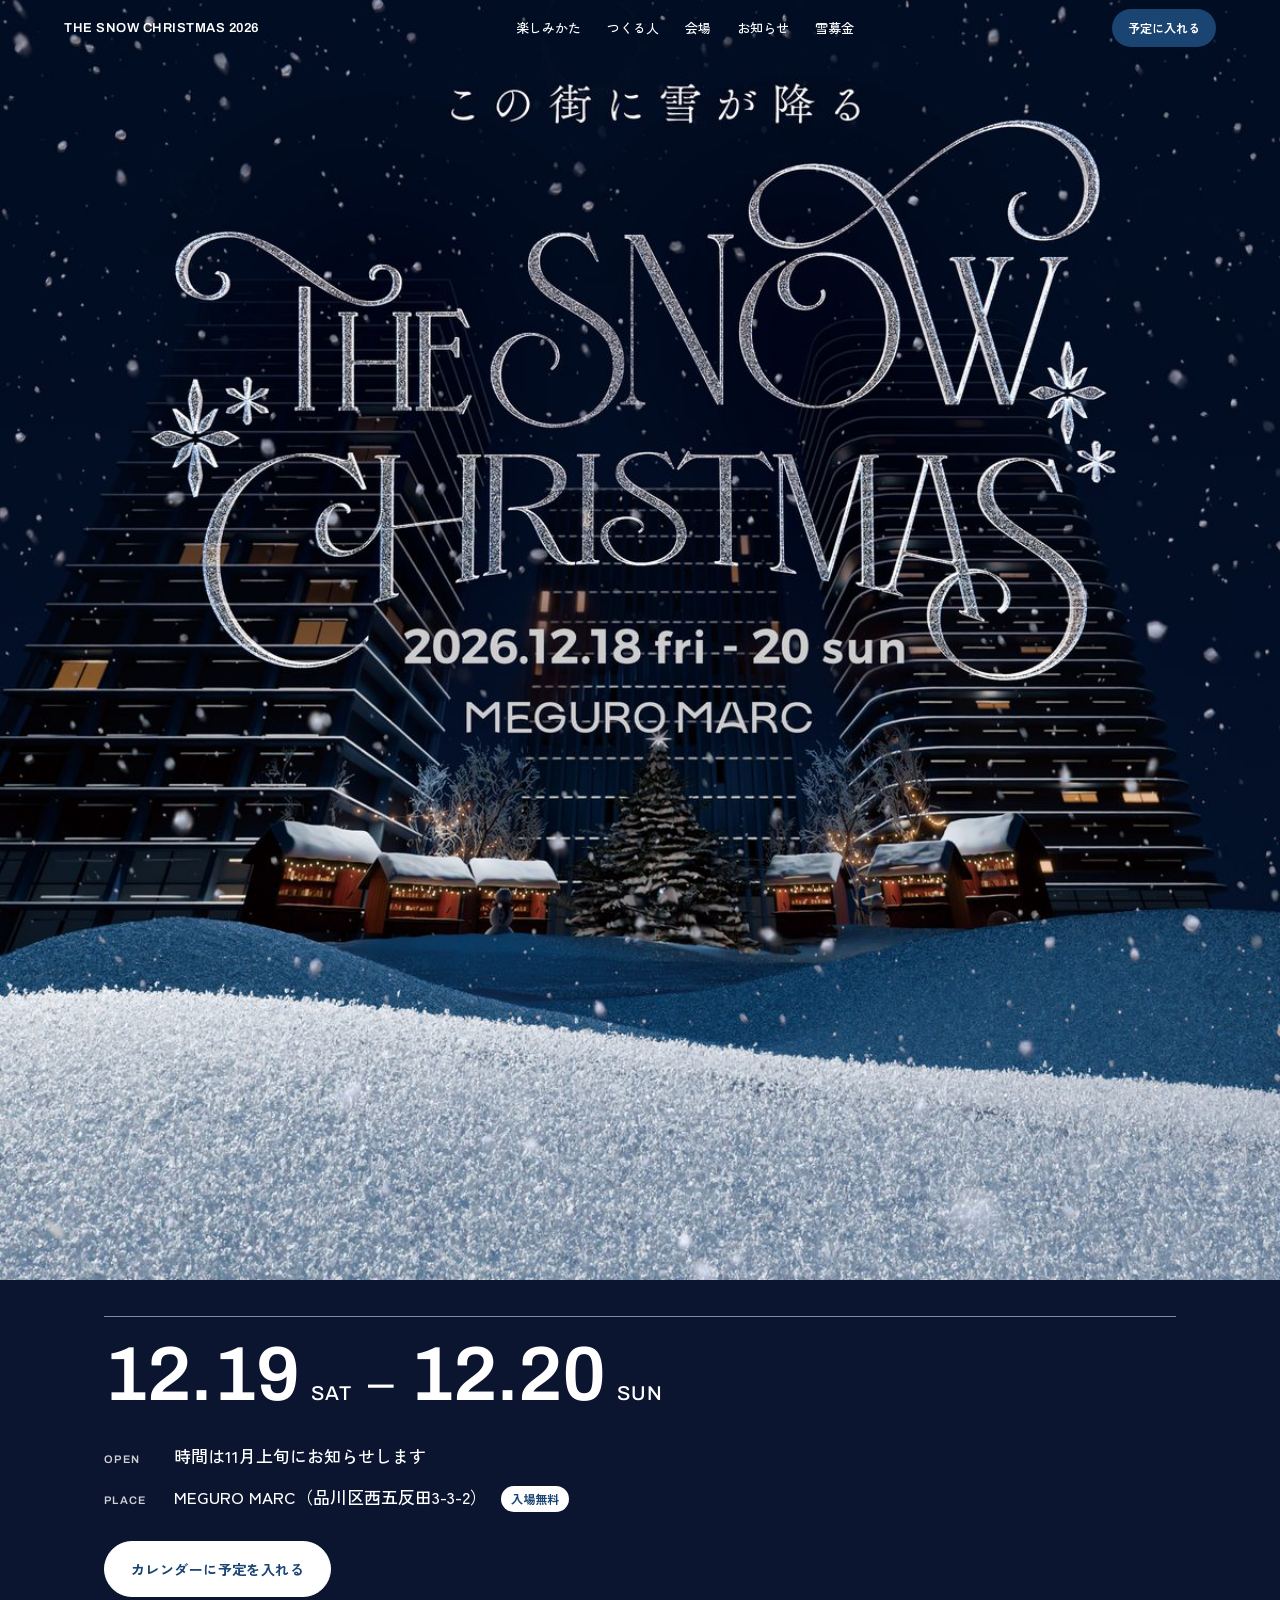
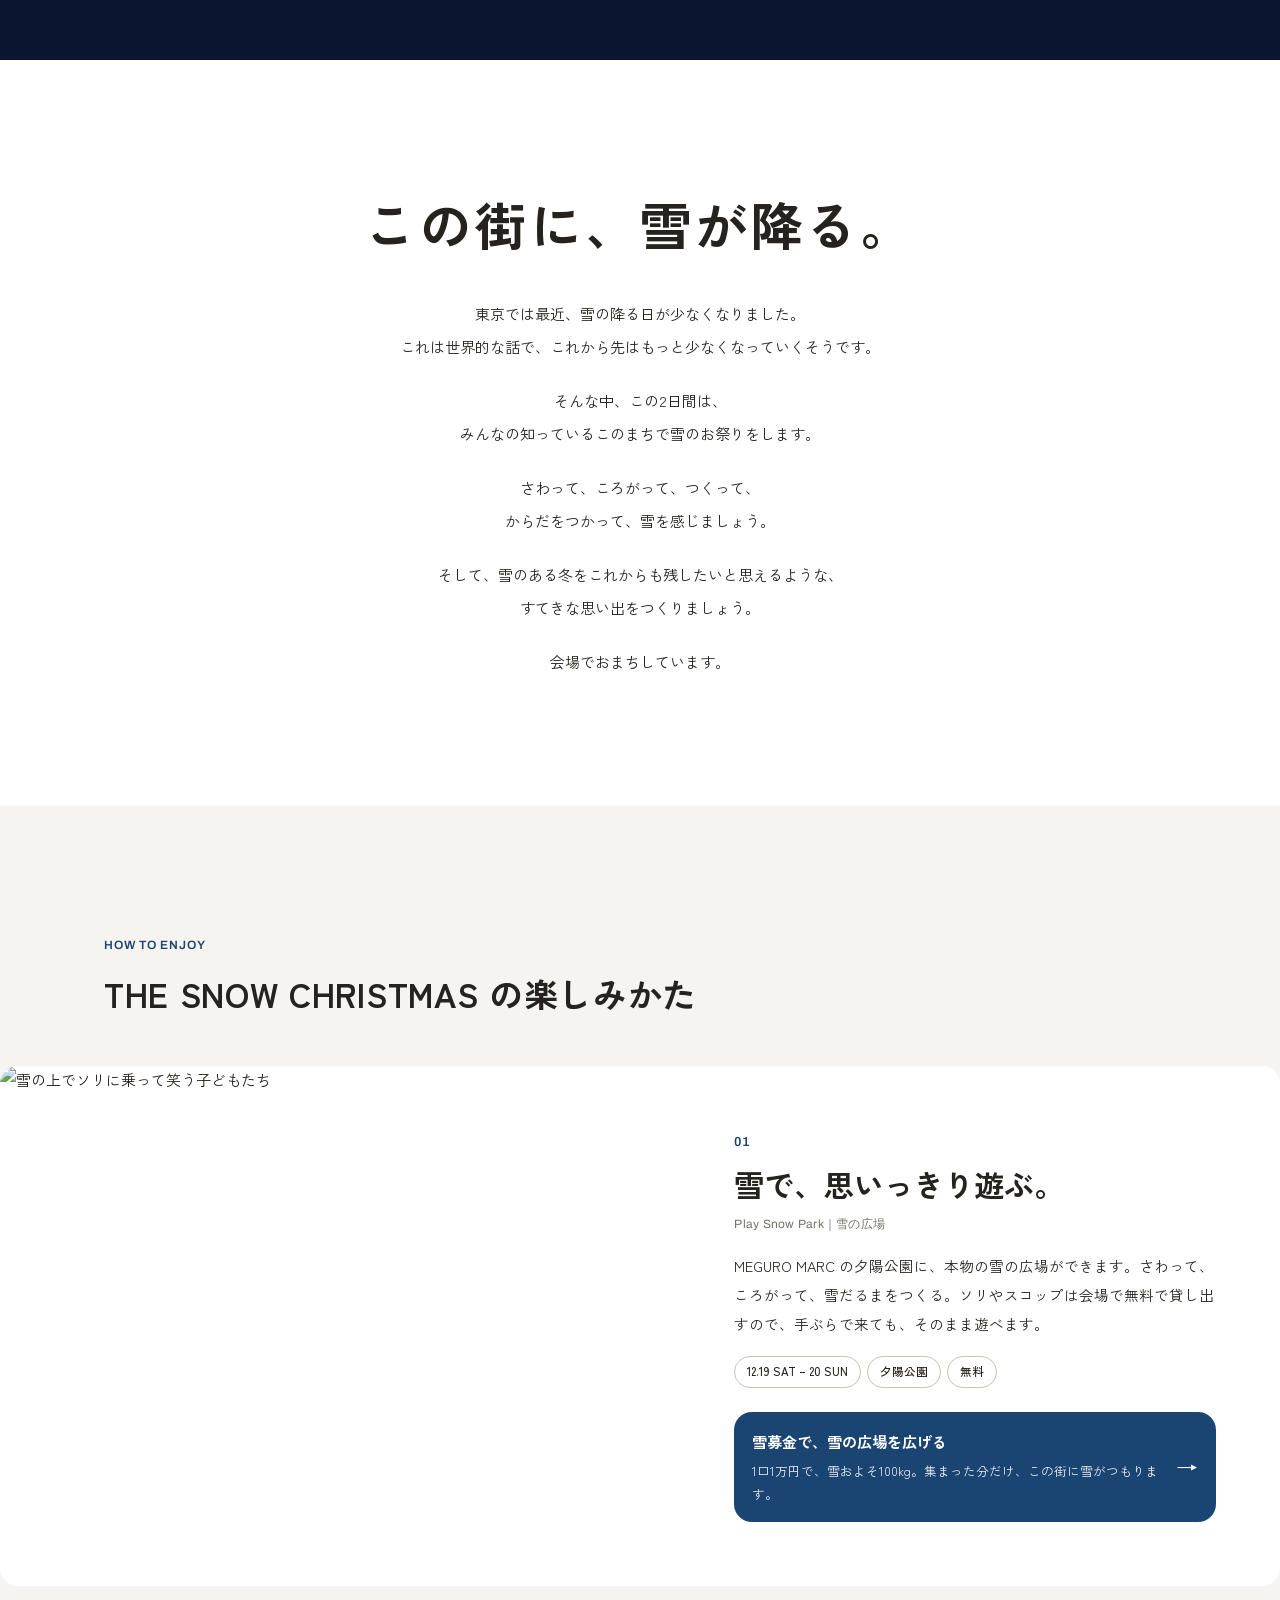
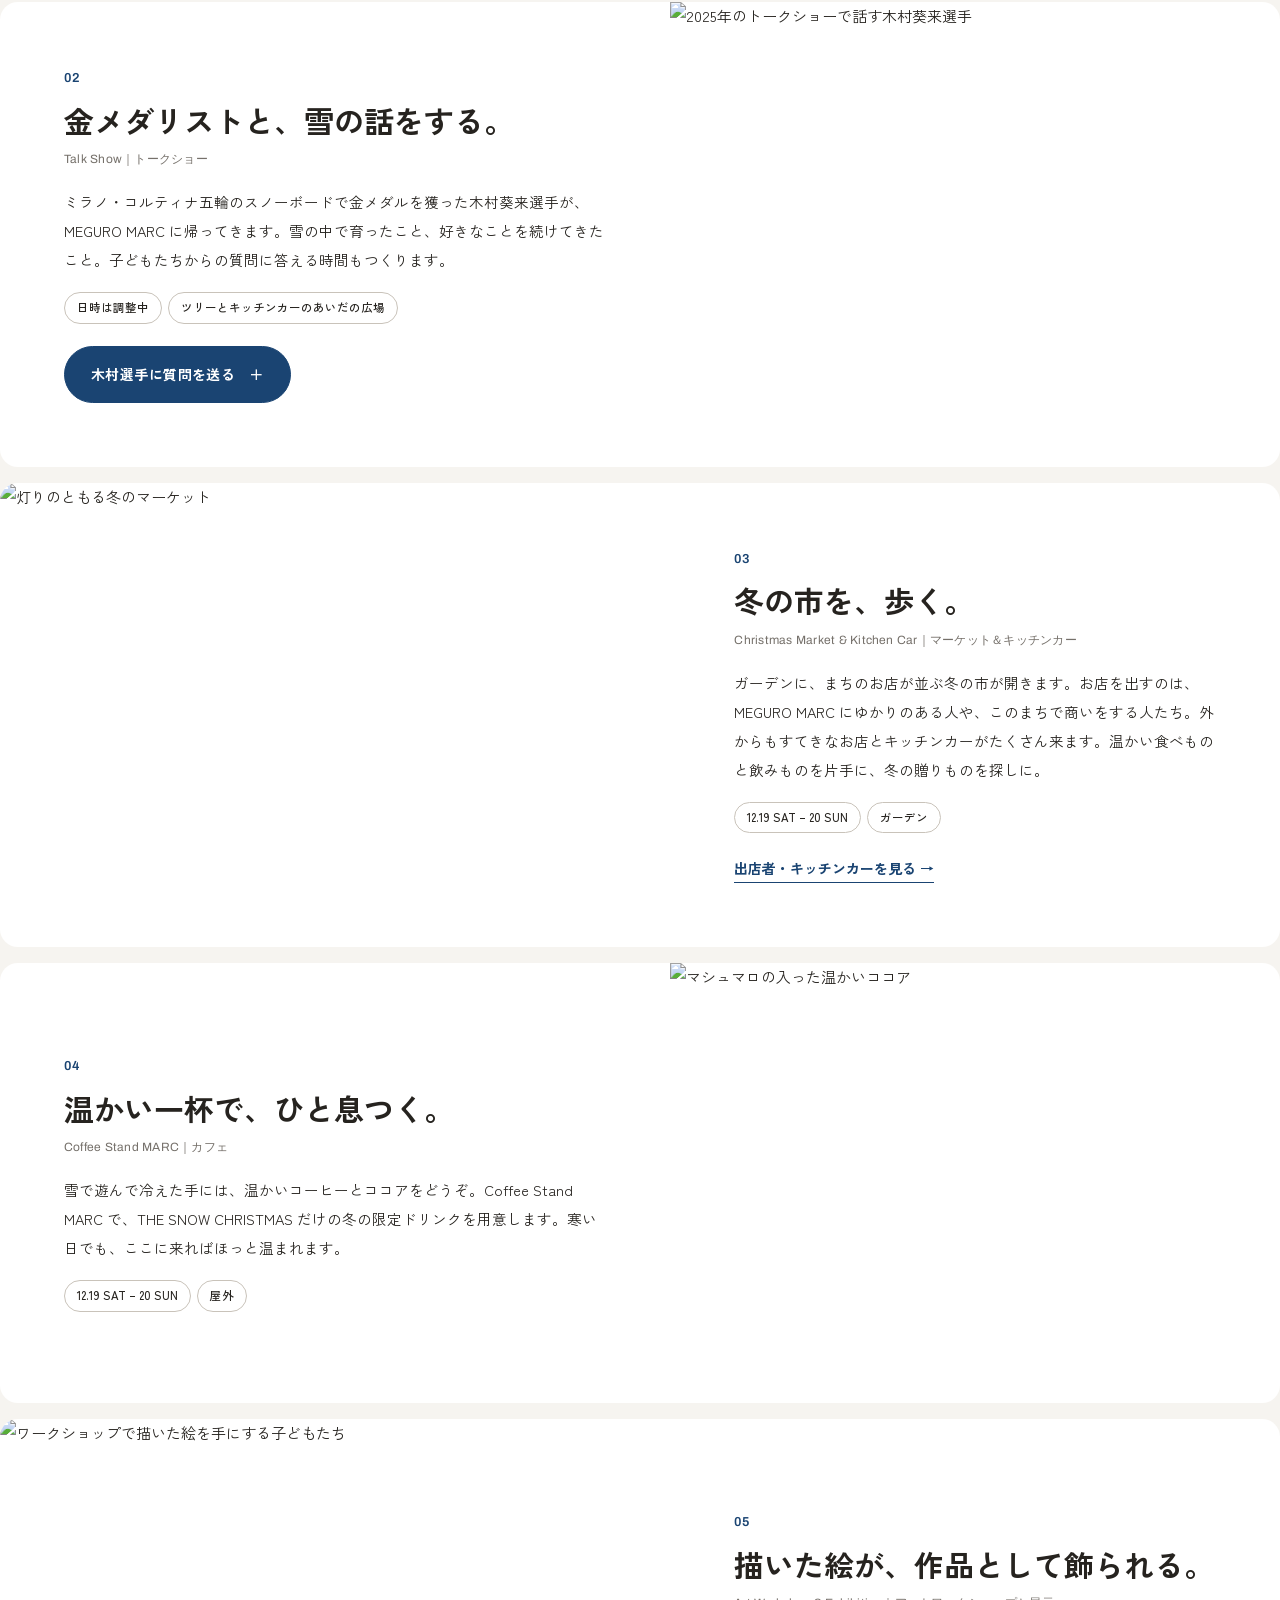
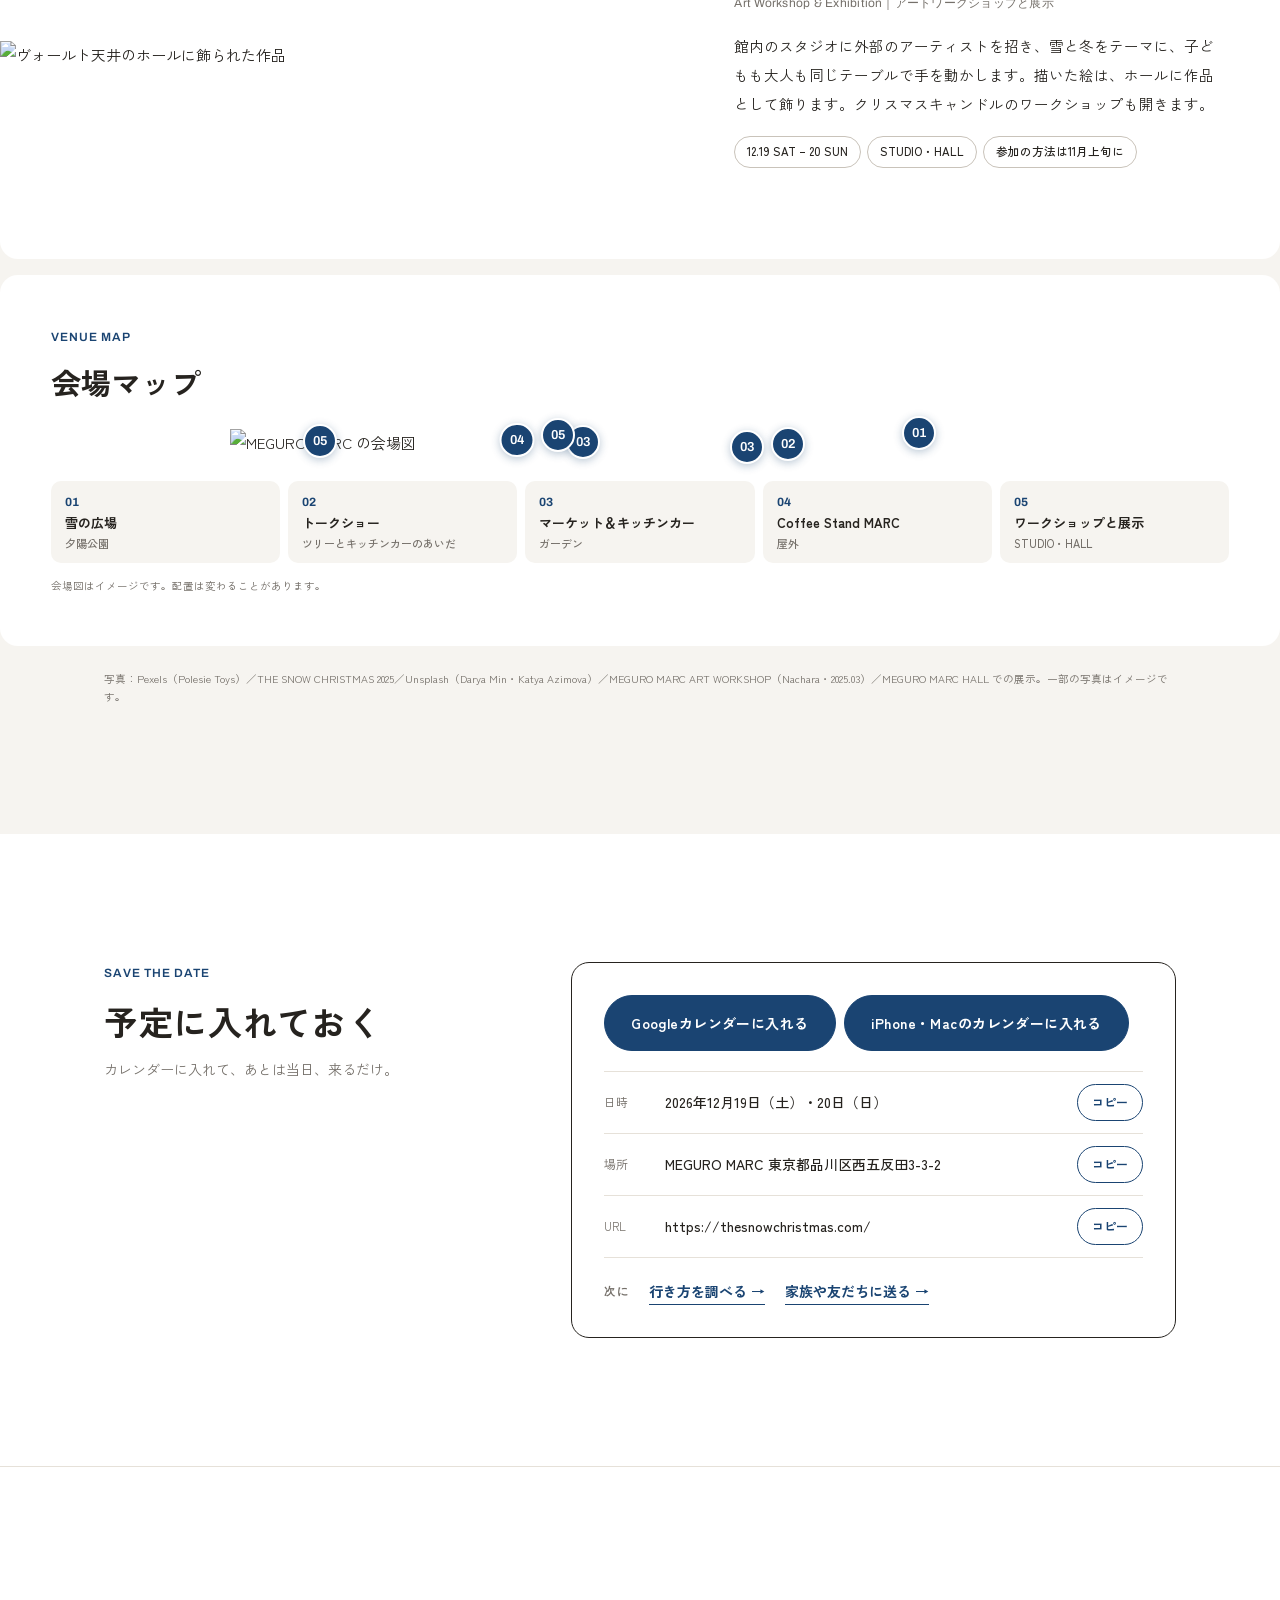
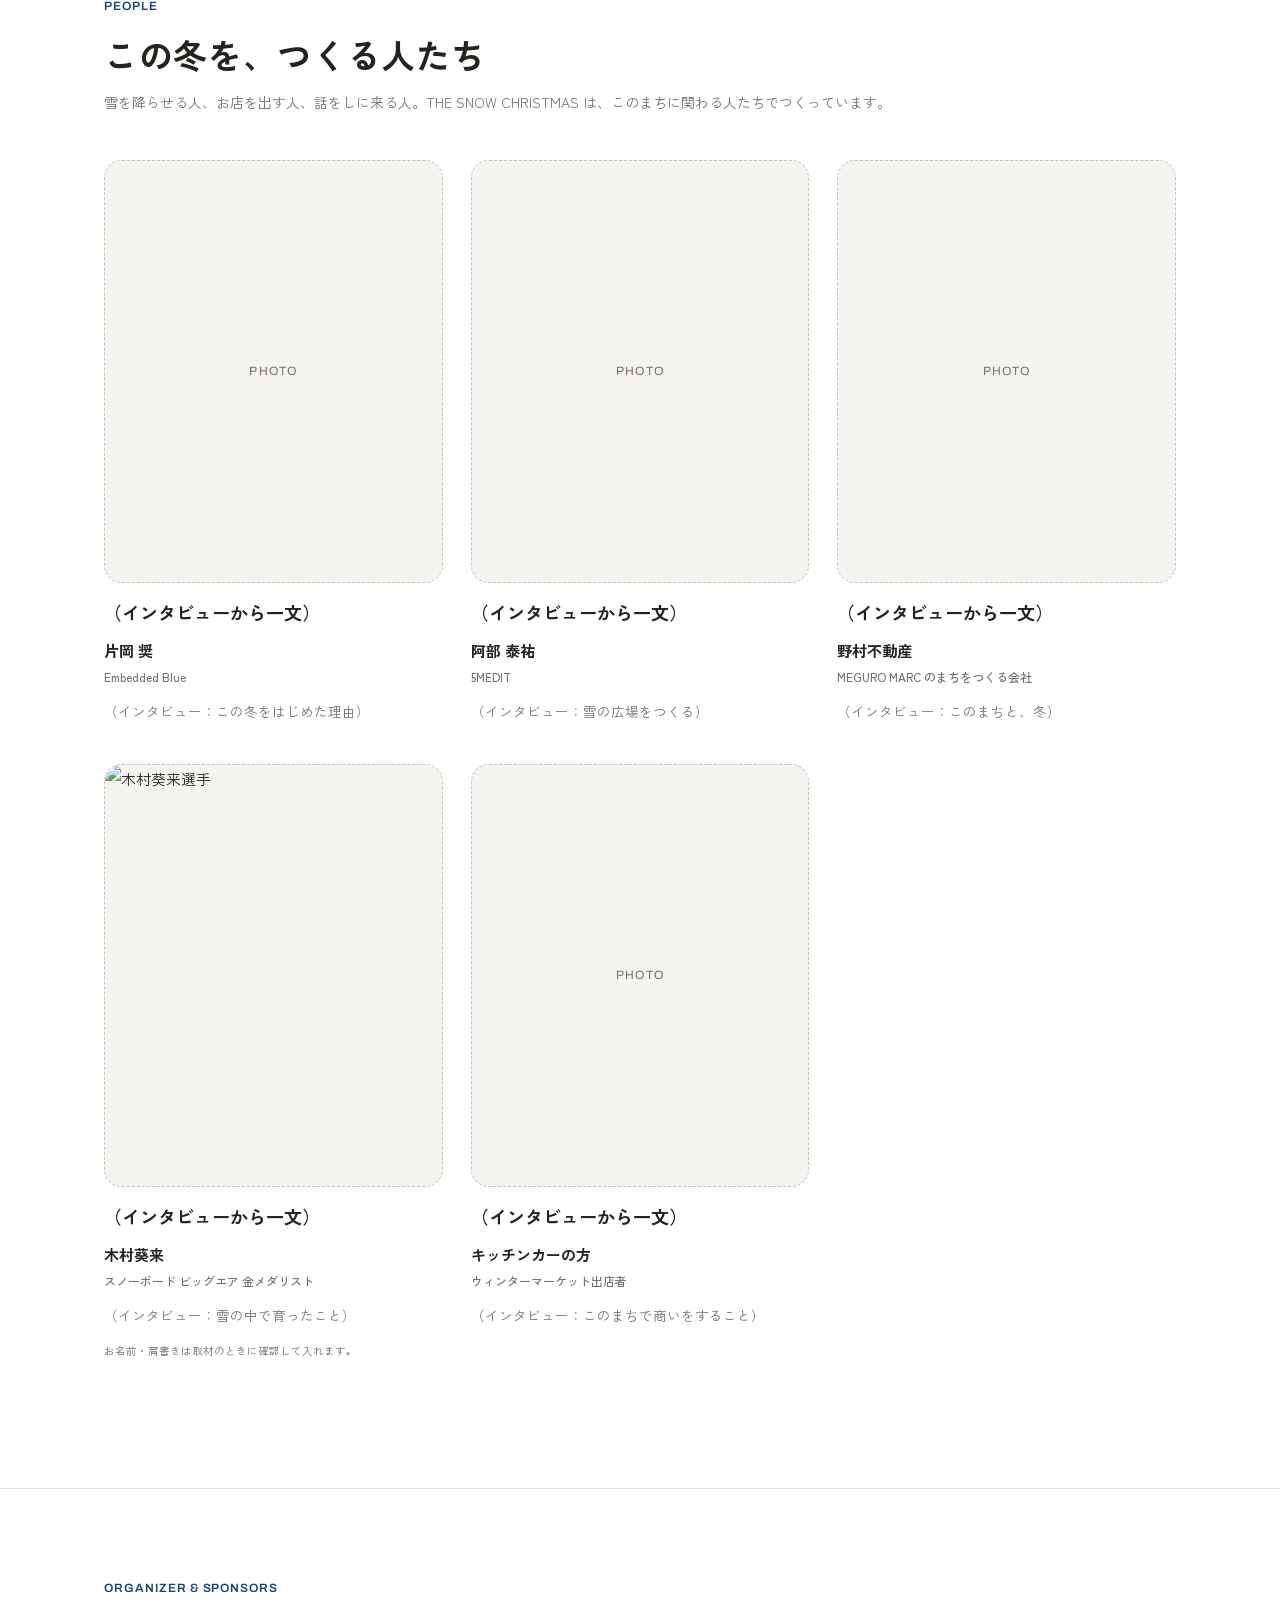
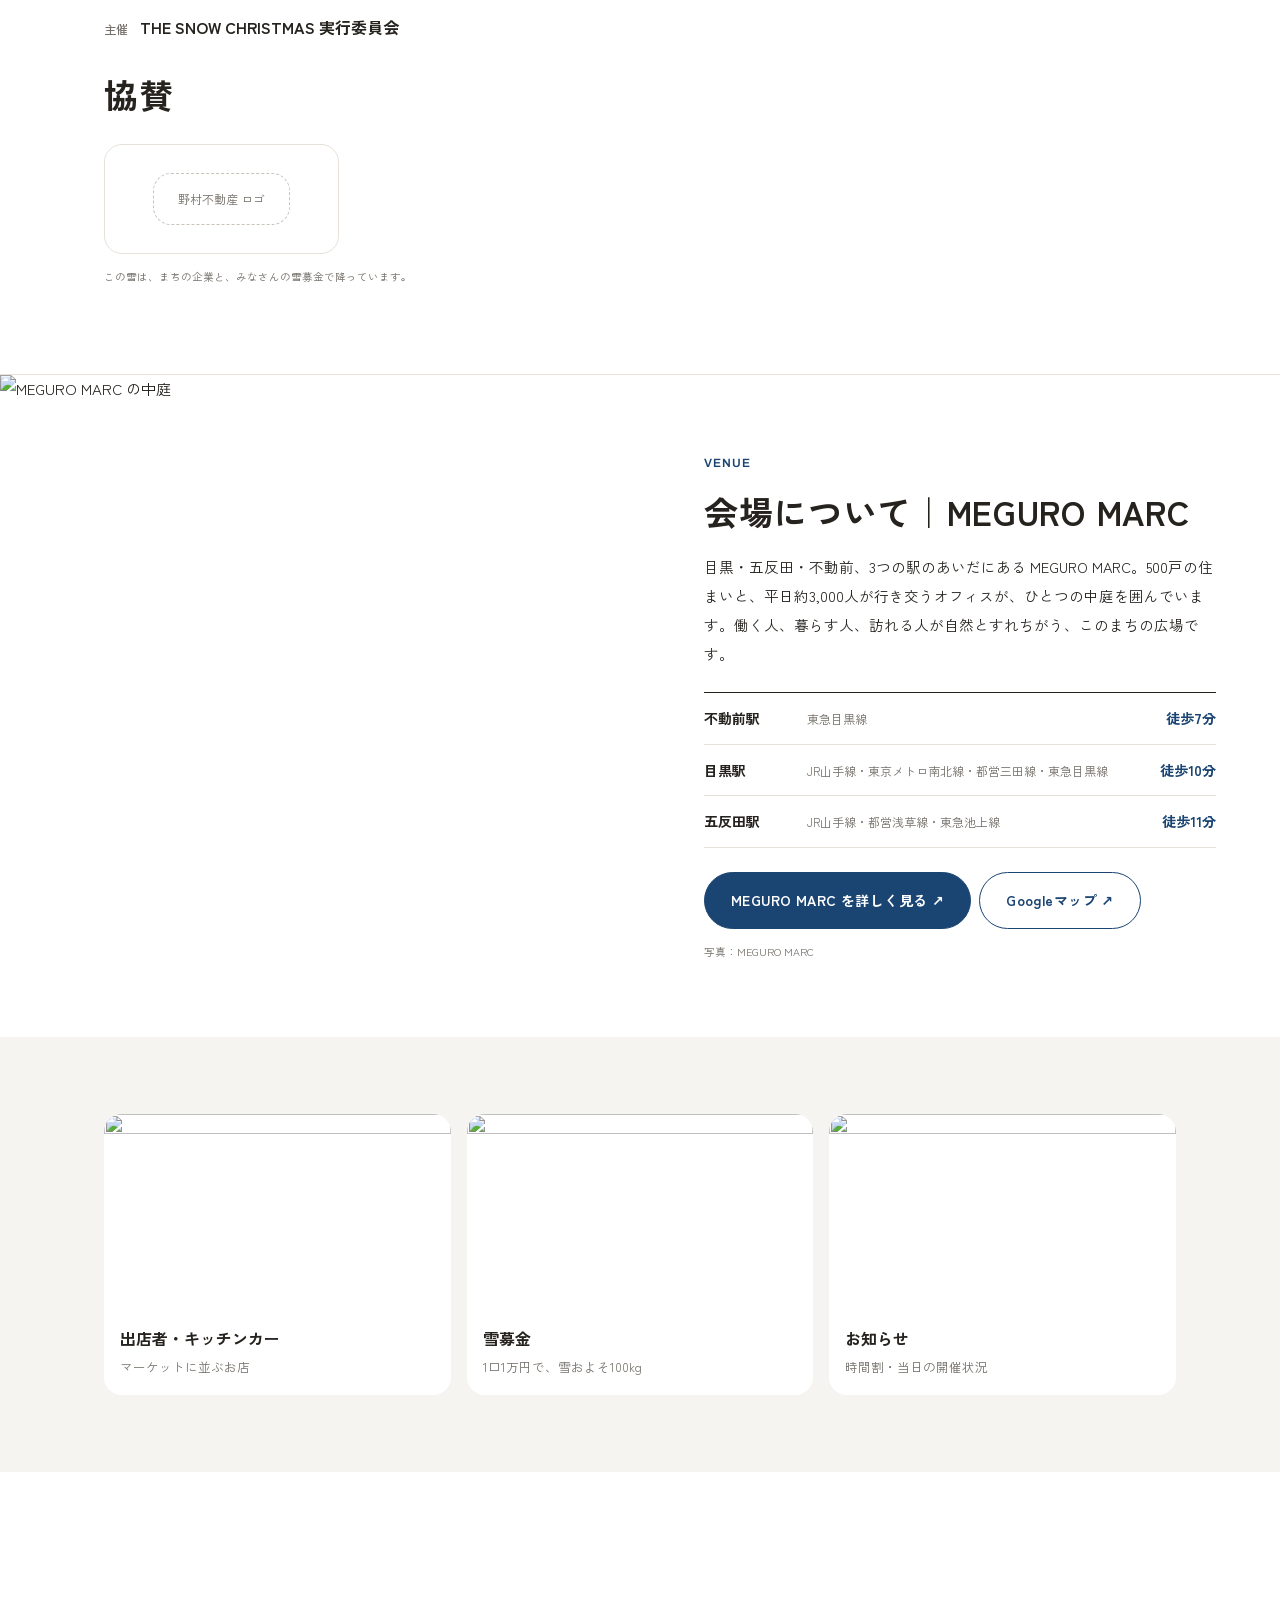
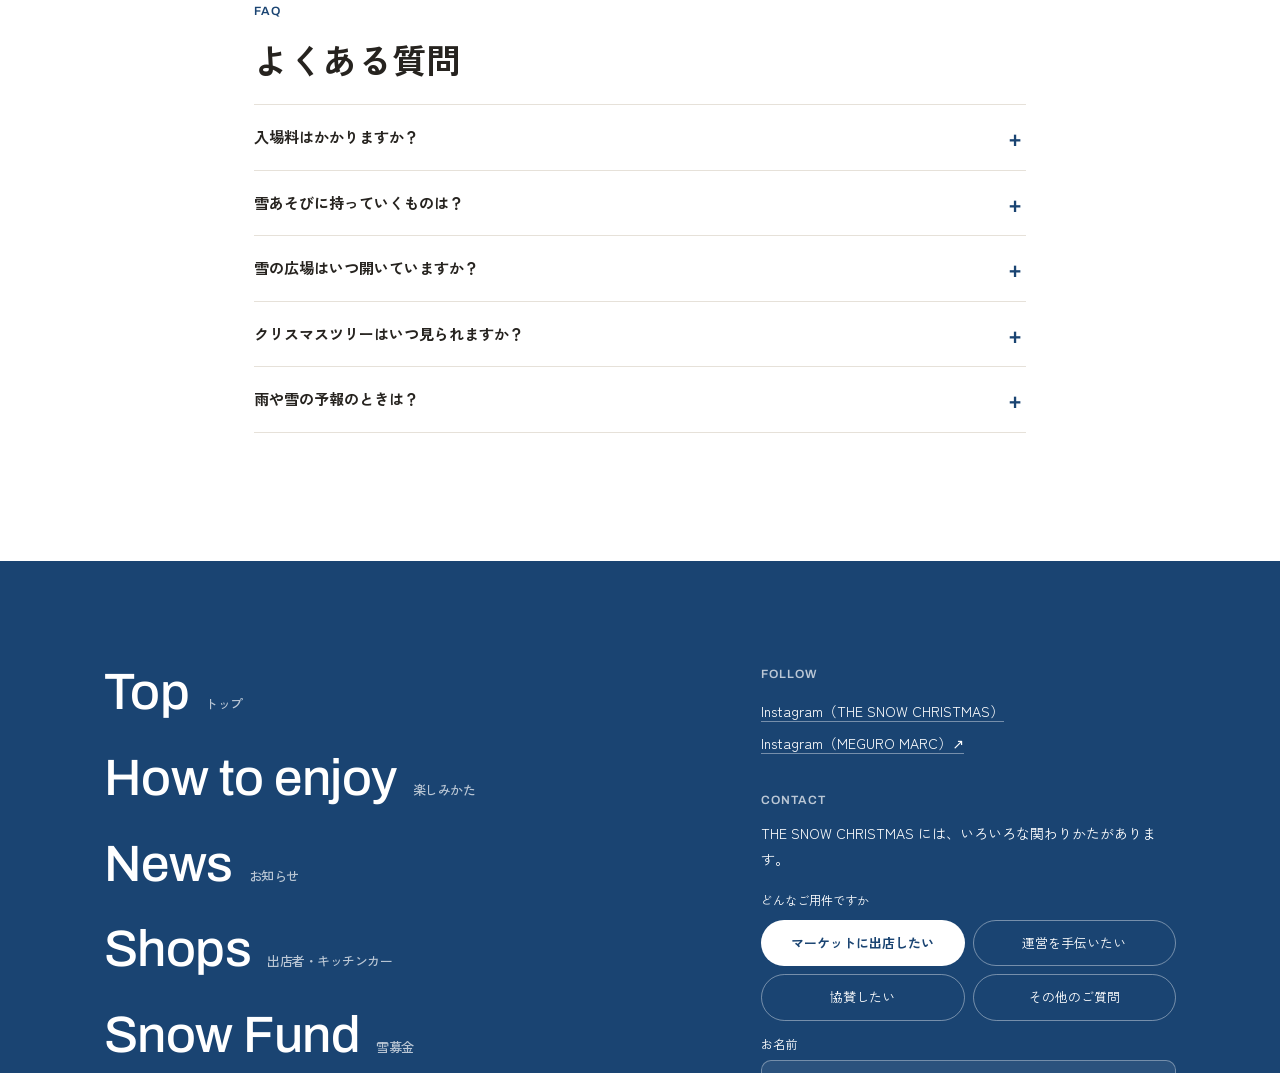
==== index.html @ 84a3d509 "KVを最新版に差し替え" ====
<!doctype html>
<html lang="ja">
<head>
<meta charset="utf-8">
<meta name="viewport" content="width=device-width, initial-scale=1">
<meta name="robots" content="noindex, nofollow"><!-- 共有用のプレビュー。本番（thesnowchristmas.com）では外す -->
<title>THE SNOW CHRISTMAS 2026｜この街に雪が降る｜MEGURO MARC</title>
<meta name="description" content="2026年12月19日（土）・20日（日）、MEGURO MARC（品川区西五反田）に本物の雪の広場ができます。金メダリストのトークショー、マーケット、アートワークショップも。入場無料。">
<link rel="canonical" href="https://thesnowchristmas.com/">
<meta property="og:type" content="website">
<meta property="og:site_name" content="THE SNOW CHRISTMAS">
<meta property="og:title" content="THE SNOW CHRISTMAS 2026｜この街に雪が降る">
<meta property="og:description" content="2026.12.19 SAT – 20 SUN／MEGURO MARC（品川区西五反田）／入場無料">
<meta property="og:url" content="https://thesnowchristmas.com/">
<meta property="og:image" content="https://thesnowchristmas.com/img/ogp.png"><!-- TODO: 1200×630（KV FIX後に作成） -->
<meta name="twitter:card" content="summary_large_image">
<meta name="theme-color" content="#1a4472">
<!-- TODO: GA4（測定IDが決まったら）。QRごとに utm_source を分ける -->
<link rel="preconnect" href="https://fonts.googleapis.com">
<link rel="preconnect" href="https://fonts.gstatic.com" crossorigin>
<link href="https://fonts.googleapis.com/css2?family=Archivo:wght@300;400;500;600;700;800&family=Zen+Kaku+Gothic+New:wght@400;500;700&display=swap" rel="stylesheet">
<link rel="stylesheet" href="style.css">
<script type="application/ld+json">
{"@context":"https://schema.org","@type":"Event","name":"THE SNOW CHRISTMAS 2026","startDate":"2026-12-19","endDate":"2026-12-20","eventAttendanceMode":"https://schema.org/OfflineEventAttendanceMode","eventStatus":"https://schema.org/EventScheduled","isAccessibleForFree":true,"location":{"@type":"Place","name":"MEGURO MARC","address":{"@type":"PostalAddress","addressCountry":"JP","addressRegion":"東京都","addressLocality":"品川区","streetAddress":"西五反田3-3-2"}},"organizer":{"@type":"Organization","name":"THE SNOW CHRISTMAS 実行委員会"}}
</script>
</head>
<body>
<!-- 構成の参考：前橋BOOK FES（https://maebashibookfes.jp/about）。トンマナはマスター資料 -->

<header class="hd" id="hd">
  <a class="hd__logo" href="./">THE SNOW CHRISTMAS 2026</a>
  <nav class="hd__nav" aria-label="メニュー">
    <a href="#enjoy">楽しみかた</a>
    <a href="#people">つくる人</a>
    <a href="#venue">会場</a>
    <a href="news.html">お知らせ</a>
    <a href="snowfund.html">雪募金</a>
  </nav>
  <a class="hd__cta" href="#plan">予定に入れる</a>
</header>

<main id="top">

  <!-- ========== KV：タイトルと「いつ・どこで」がしっかり見える ========== -->
  <section class="kv" aria-labelledby="kv-h">
    <picture class="kv__visual">
      <source media="(max-width: 767px)" srcset="img/m/kv_sp.jpg">
      <img src="img/m/kv_16-9.jpg" alt="THE SNOW CHRISTMAS　この街に雪が降る　2026.12.19 sat - 20 sun　MEGURO MARC">
    </picture>
    <div class="kv__in">
      <h1 class="kv__title" id="kv-h">THE SNOW CHRISTMAS<span>2026</span></h1>
      <div class="kv__when">
        <p class="kv__date"><b>12.19</b><small>SAT</small><i>–</i><b>12.20</b><small>SUN</small></p>
        <p class="kv__time"><span>OPEN</span>時間は11月上旬にお知らせします<!-- TODO: 開場時間（例 10:00–17:00）が決まったら差し替え --></p>
        <p class="kv__place"><span>PLACE</span>MEGURO MARC（品川区西五反田3-3-2）<em>入場無料</em></p>
      </div>
      <a class="btn btn--white" href="#plan">カレンダーに予定を入れる</a>
    </div>
  </section>

  <!-- お知らせの帯：新しいお知らせがあるときだけ hidden を外す -->
  <aside class="newsbar" id="newsbar" hidden><a href="news.html"><span>NEWS</span><!-- 例：トークショーの日時が決まりました --></a></aside>

  <!-- ========== コピーと文章 ========== -->
  <section class="intro" aria-labelledby="intro-h">
    <div class="wrap narrow">
      <h2 class="intro__copy" id="intro-h">この街に、雪が降る。</h2>
      <div class="intro__body">
        <p>東京では最近、雪の降る日が少なくなりました。<br>これは世界的な話で、これから先はもっと少なくなっていくそうです。</p>
        <p>そんな中、この2日間は、<br>みんなの知っているこのまちで雪のお祭りをします。</p>
        <p>さわって、ころがって、つくって、<br>からだをつかって、雪を感じましょう。</p>
        <p>そして、雪のある冬をこれからも残したいと思えるような、<br>すてきな思い出をつくりましょう。</p>
        <p>会場でおまちしています。</p>
      </div>
    </div>
  </section>

  <!-- ========== THE SNOW CHRISTMAS の楽しみかた ========== -->
  <section class="enjoy" id="enjoy" aria-labelledby="enjoy-h">
    <div class="wrap">
      <p class="label">How to enjoy</p>
      <h2 class="h-sec" id="enjoy-h">THE SNOW CHRISTMAS の楽しみかた</h2>
    </div>

    <!-- 1 雪で思いっきり遊ぶ ＋ 雪募金の導線 -->
    <article class="way" id="snowpark">
      <figure class="way__ph"><img src="img/m/p1.jpg" alt="雪の上でソリに乗って笑う子どもたち" loading="lazy"></figure>
      <div class="way__txt">
        <p class="way__no">01</p>
        <h3 class="way__h">雪で、思いっきり遊ぶ。</h3>
        <p class="way__en">Play Snow Park｜雪の広場</p>
        <p class="body">MEGURO MARC の夕陽公園に、本物の雪の広場ができます。さわって、ころがって、雪だるまをつくる。ソリやスコップは会場で無料で貸し出すので、手ぶらで来ても、そのまま遊べます。</p>
        <p class="tags"><span>12.19 SAT – 20 SUN</span><span>夕陽公園</span><span>無料</span></p>
        <a class="fundlink" href="snowfund.html">
          <b>雪募金で、雪の広場を広げる</b>
          <span>1口1万円で、雪およそ100kg。集まった分だけ、この街に雪がつもります。</span>
          <i aria-hidden="true">→</i>
        </a>
      </div>
    </article>

    <!-- 2 金メダリストのトークショー -->
    <article class="way way--rev" id="talk">
      <figure class="way__ph"><img src="img/talk/2025_talk.jpg" alt="2025年のトークショーで話す木村葵来選手" loading="lazy" style="object-position:50% 18%"></figure>
      <div class="way__txt">
        <p class="way__no">02</p>
        <h3 class="way__h">金メダリストと、雪の話をする。</h3>
        <p class="way__en">Talk Show｜トークショー</p>
        <p class="body">ミラノ・コルティナ五輪のスノーボードで金メダルを獲った木村葵来選手が、MEGURO MARC に帰ってきます。雪の中で育ったこと、好きなことを続けてきたこと。子どもたちからの質問に答える時間もつくります。</p>
        <p class="tags"><span>日時は調整中</span><span>ツリーとキッチンカーのあいだの広場</span></p>
        <details class="ask">
          <summary class="btn">木村選手に質問を送る</summary>
          <form class="ask__form" onsubmit="return false"><!-- TODO: 送り先（Googleフォーム等）が決まるまで送信しない -->
            <p class="ask__lead">当日、トークショーで答えてもらいます。雪のこと、スノーボードのこと、なんでもどうぞ。</p>
            <label>ニックネーム<input type="text" name="nickname" placeholder="例：ゆきちゃん"></label>
            <label>年齢（学年）<input type="text" name="age" placeholder="例：小学2年生"></label>
            <label>質問<textarea name="question" rows="3" placeholder="例：はじめてスノーボードにのったのは何さいですか？"></textarea></label>
            <button type="submit" class="btn" disabled>送る（準備中）</button>
            <p class="cap">いただいた質問から、当日いくつか選んでお答えします。</p>
          </form>
        </details>
      </div>
    </article>

    <!-- 3 クリスマスマーケット＆キッチンカー -->
    <article class="way" id="market">
      <figure class="way__ph"><img src="img/m/p3.jpg" alt="灯りのともる冬のマーケット" loading="lazy"></figure>
      <div class="way__txt">
        <p class="way__no">03</p>
        <h3 class="way__h">冬の市を、歩く。</h3>
        <p class="way__en">Christmas Market &amp; Kitchen Car｜マーケット＆キッチンカー</p>
        <p class="body">ガーデンに、まちのお店が並ぶ冬の市が開きます。お店を出すのは、MEGURO MARC にゆかりのある人や、このまちで商いをする人たち。外からもすてきなお店とキッチンカーがたくさん来ます。温かい食べものと飲みものを片手に、冬の贈りものを探しに。</p>
        <p class="tags"><span>12.19 SAT – 20 SUN</span><span>ガーデン</span></p>
        <a class="morelink" href="shops.html">出店者・キッチンカーを見る →</a>
      </div>
    </article>

    <!-- 4 カフェスタンド -->
    <article class="way way--rev" id="cafe">
      <figure class="way__ph"><img src="img/m/p4.jpg" alt="マシュマロの入った温かいココア" loading="lazy"></figure>
      <div class="way__txt">
        <p class="way__no">04</p>
        <h3 class="way__h">温かい一杯で、ひと息つく。</h3>
        <p class="way__en">Coffee Stand MARC｜カフェ</p>
        <p class="body">雪で遊んで冷えた手には、温かいコーヒーとココアをどうぞ。Coffee Stand MARC で、THE SNOW CHRISTMAS だけの冬の限定ドリンクを用意します。寒い日でも、ここに来ればほっと温まれます。</p>
        <p class="tags"><span>12.19 SAT – 20 SUN</span><span>屋外</span></p>
      </div>
    </article>

    <!-- 5 アートワークショップ＋ホールの展示 -->
    <article class="way" id="art">
      <figure class="way__ph way__ph--two"><img src="img/m/p5_last4.jpg" alt="ワークショップで描いた絵を手にする子どもたち" loading="lazy"><img src="img/m/p6.jpg" alt="ヴォールト天井のホールに飾られた作品" loading="lazy"></figure>
      <div class="way__txt">
        <p class="way__no">05</p>
        <h3 class="way__h">描いた絵が、作品として飾られる。</h3>
        <p class="way__en">Art Workshop &amp; Exhibition｜アートワークショップと展示</p>
        <p class="body">館内のスタジオに外部のアーティストを招き、雪と冬をテーマに、子どもも大人も同じテーブルで手を動かします。描いた絵は、ホールに作品として飾ります。クリスマスキャンドルのワークショップも開きます。</p>
        <p class="tags"><span>12.19 SAT – 20 SUN</span><span>STUDIO・HALL</span><span>参加の方法は11月上旬に</span></p>
      </div>
    </article>

    <!-- 会場マップ（マスター資料の会場図。番号は上の楽しみかたと対応） -->
    <div class="vmap" id="map">
      <div class="vmap__head">
        <p class="label">Venue Map</p>
        <h3 class="way__h">会場マップ</h3>
      </div>
      <div class="vmap__img">
        <img src="img/m/venue_map.png" alt="MEGURO MARC の会場図" loading="lazy">
        <a class="pin" href="#snowpark" style="left:84%;top:17%">01</a>
        <a class="pin" href="#talk" style="left:68%;top:56%">02</a>
        <a class="pin" href="#market" style="left:43%;top:49%">03</a>
        <a class="pin" href="#market" style="left:63%;top:66%">03</a>
        <a class="pin" href="#cafe" style="left:35%;top:40%">04</a>
        <a class="pin" href="#art" style="left:11%;top:44%">05</a>
        <a class="pin" href="#art" style="left:40%;top:24%">05</a>
      </div>
      <ol class="vmap__list">
        <li><a href="#snowpark"><b>01</b>雪の広場<small>夕陽公園</small></a></li>
        <li><a href="#talk"><b>02</b>トークショー<small>ツリーとキッチンカーのあいだ</small></a></li>
        <li><a href="#market"><b>03</b>マーケット＆キッチンカー<small>ガーデン</small></a></li>
        <li><a href="#cafe"><b>04</b>Coffee Stand MARC<small>屋外</small></a></li>
        <li><a href="#art"><b>05</b>ワークショップと展示<small>STUDIO・HALL</small></a></li>
      </ol>
      <p class="cap">会場図はイメージです。配置は変わることがあります。</p>
    </div>
    <p class="wrap cap">写真：Pexels（Polesie Toys）／THE SNOW CHRISTMAS 2025／Unsplash（Darya Min・Katya Azimova）／MEGURO MARC ART WORKSHOP（Nachara・2025.03）／MEGURO MARC HALL での展示。一部の写真はイメージです。</p>
  </section>

  <!-- ========== カレンダーに予定を入れる（クリックして現実とつなぐ） ========== -->
  <section class="plan" id="plan" aria-labelledby="plan-h">
    <div class="wrap plan__in">
      <div>
        <p class="label">Save the date</p>
        <h2 class="h-sec" id="plan-h">予定に入れておく</h2>
        <p class="lead">カレンダーに入れて、あとは当日、来るだけ。</p>
      </div>
      <div class="plan__box">
        <div class="plan__btns">
          <a class="btn" href="#" id="calGoogle" target="_blank" rel="noopener">Googleカレンダーに入れる</a>
          <a class="btn" href="#" id="calApple" download="thesnowchristmas2026.ics">iPhone・Macのカレンダーに入れる</a>
        </div>
        <ul class="copylist">
          <li><span>日時</span><b id="cpDate">2026年12月19日（土）・20日（日）</b><button type="button" data-copy="cpDate">コピー</button></li>
          <li><span>場所</span><b id="cpPlace">MEGURO MARC 東京都品川区西五反田3-3-2</b><button type="button" data-copy="cpPlace">コピー</button></li>
          <li><span>URL</span><b id="cpUrl">https://thesnowchristmas.com/</b><button type="button" data-copy="cpUrl">コピー</button></li>
        </ul>
        <div class="plan__next">
          <p>次に</p>
          <a href="https://www.google.com/maps/dir/?api=1&amp;destination=MEGURO%20MARC%20%E5%93%81%E5%B7%9D%E5%8C%BA%E8%A5%BF%E4%BA%94%E5%8F%8D%E7%94%B03-3-2" target="_blank" rel="noopener">行き方を調べる →</a>
          <a href="#" id="share">家族や友だちに送る →</a>
        </div>
      </div>
    </div>
  </section>

  <!-- ========== この冬をつくる人たち（前橋BOOK FES のメッセージ欄を参考）。インタビューと写真は撮影・取材後に差し替え ========== -->
  <section class="message" id="people" aria-labelledby="msg-h">
    <div class="wrap">
      <p class="label">People</p>
      <h2 class="h-sec" id="msg-h">この冬を、つくる人たち</h2>
      <p class="lead">雪を降らせる人、お店を出す人、話をしに来る人。THE SNOW CHRISTMAS は、このまちに関わる人たちでつくっています。</p>
      <div class="people"><!-- TODO: 取材のあとに写真・一文・本文を入れる。正本＝10_Projects/christmas_2026/261016_TSC2026_LP_関わる人たち_インタビュー.md -->
        <article class="person">
          <div class="person__ph"><span>PHOTO</span></div>
          <p class="person__catch">（インタビューから一文）</p>
          <p class="person__name">片岡 奨<small>Embedded Blue</small></p>
          <p class="person__q">（インタビュー：この冬をはじめた理由）</p>
        </article>
        <article class="person">
          <div class="person__ph"><span>PHOTO</span></div>
          <p class="person__catch">（インタビューから一文）</p>
          <p class="person__name">阿部 泰祐<small>5MEDIT</small></p>
          <p class="person__q">（インタビュー：雪の広場をつくる）</p>
        </article>
        <article class="person">
          <div class="person__ph"><span>PHOTO</span></div>
          <p class="person__catch">（インタビューから一文）</p>
          <p class="person__name">野村不動産<small>MEGURO MARC のまちをつくる会社</small></p>
          <p class="person__q">（インタビュー：このまちと、冬）</p>
        </article>
        <article class="person">
          <div class="person__ph"><img src="img/talk/2025_kimura.jpg" alt="木村葵来選手" loading="lazy" style="object-position:55% 15%"></div>
          <p class="person__catch">（インタビューから一文）</p>
          <p class="person__name">木村葵来<small>スノーボード ビッグエア 金メダリスト</small></p>
          <p class="person__q">（インタビュー：雪の中で育ったこと）</p>
        </article>
        <article class="person">
          <div class="person__ph"><span>PHOTO</span></div>
          <p class="person__catch">（インタビューから一文）</p>
          <p class="person__name">キッチンカーの方<small>ウィンターマーケット出店者</small></p>
          <p class="person__q">（インタビュー：このまちで商いをすること）</p>
        </article>
      </div>
      <p class="cap">お名前・肩書きは取材のときに確認して入れます。</p>
    </div>
  </section>

  <!-- ========== 協賛 ========== -->
  <section class="sponsors" aria-labelledby="sp-h">
    <div class="wrap">
      <p class="label">Organizer &amp; Sponsors</p>
      <p class="organizer"><span>主催</span>THE SNOW CHRISTMAS 実行委員会</p>
      <h2 class="h-sec" id="sp-h">協賛</h2>
      <ul class="logos">
        <li><img src="img/logo/nomura_re.png" alt="野村不動産" onerror="this.outerHTML='<span class=&quot;logo-slot&quot;>野村不動産 ロゴ</span>'"><!-- ロゴ：高祖さん提供（nomura_rei_vci001.png）。使用規定・余白・最小サイズは野村不動産に確認 --></li>
      </ul>
      <p class="cap">この雪は、まちの企業と、みなさんの雪募金で降っています。</p>
    </div>
  </section>

  <!-- ========== 会場について ========== -->
  <section class="venue" id="venue" aria-labelledby="venue-h">
    <figure class="venue__ph"><img src="img/m/place_garden.jpg" alt="MEGURO MARC の中庭" loading="lazy"></figure>
    <div class="venue__txt">
      <p class="label">Venue</p>
      <h2 class="h-sec" id="venue-h">会場について｜MEGURO MARC</h2>
      <p class="body">目黒・五反田・不動前、3つの駅のあいだにある MEGURO MARC。500戸の住まいと、平日約3,000人が行き交うオフィスが、ひとつの中庭を囲んでいます。働く人、暮らす人、訪れる人が自然とすれちがう、このまちの広場です。</p>
      <ul class="stations">
        <li><b>不動前駅</b><span>東急目黒線</span><em>徒歩7分</em></li>
        <li><b>目黒駅</b><span>JR山手線・東京メトロ南北線・都営三田線・東急目黒線</span><em>徒歩10分</em></li>
        <li><b>五反田駅</b><span>JR山手線・都営浅草線・東急池上線</span><em>徒歩11分</em></li>
      </ul>
      <div class="actions">
        <a class="btn" href="https://meguromarc.net/" target="_blank" rel="noopener">MEGURO MARC を詳しく見る ↗</a>
        <a class="btn btn--line" href="https://www.google.com/maps/search/?api=1&amp;query=MEGURO%20MARC%20%E5%93%81%E5%B7%9D%E5%8C%BA%E8%A5%BF%E4%BA%94%E5%8F%8D%E7%94%B03-3-2" target="_blank" rel="noopener">Googleマップ ↗</a>
      </div>
      <p class="cap">写真：MEGURO MARC</p>
    </div>
  </section>

  <!-- ========== バナー（別ページへ） ========== -->
  <section class="banners" aria-label="もっと見る">
    <div class="wrap banners__in">
      <a href="shops.html"><img src="img/m/p3_last5.jpg" alt="" loading="lazy"><b>出店者・キッチンカー</b><span>マーケットに並ぶお店</span></a>
      <a href="snowfund.html"><img src="img/m/fund.jpg" alt="" loading="lazy"><b>雪募金</b><span>1口1万円で、雪およそ100kg</span></a>
      <a href="news.html"><img src="img/m/p1_last3.jpg" alt="" loading="lazy"><b>お知らせ</b><span>時間割・当日の開催状況</span></a>
    </div>
  </section>

  <!-- ========== よくある質問 ========== -->
  <section class="faq-sec" id="faq" aria-labelledby="faq-h">
    <div class="wrap faq">
      <p class="label">FAQ</p>
      <h2 class="h-sec" id="faq-h">よくある質問</h2>
      <details><summary>入場料はかかりますか？</summary><p>入場は無料です。マーケット・キッチンカー・カフェでのお買いものは、各店でお支払いください。</p></details>
      <details><summary>雪あそびに持っていくものは？</summary><p>ソリやスコップなどのおもちゃは無料で貸し出します。手ぶらで遊べます。雪で濡れるので、手袋と着替えがあると安心です。</p></details>
      <details><summary>雪の広場はいつ開いていますか？</summary><p>12月19日（土）・20日（日）の2日間です。開いている時間は、11月上旬にこのページでお知らせします。</p></details>
      <details><summary>クリスマスツリーはいつ見られますか？</summary><p>12月10日（木）から26日（土）まで、MEGURO MARC の中央に立っています。夜は灯りがともります。</p></details>
      <details><summary>雨や雪の予報のときは？</summary><p>開催の判断と、当日のお知らせの方法は、11月上旬に「お知らせ」でお伝えします。</p></details>
      <!-- TODO（11/6までに答えを決める）：予約の有無／混雑と入場制限／対象年齢と付き添い／ベビーカー・トイレ・授乳室／駐車場と駐輪場 -->
    </div>
  </section>

</main>

<!-- ========== 一番下：もう一度メニュー＋SNS＋お問い合わせ ========== -->
<footer class="ft" id="contact">
  <div class="wrap ft__grid">
    <nav class="ft__menu" aria-label="メニュー">
      <a href="./">Top<small>トップ</small></a>
      <a href="#enjoy">How to enjoy<small>楽しみかた</small></a>
      <a href="news.html">News<small>お知らせ</small></a>
      <a href="shops.html">Shops<small>出店者・キッチンカー</small></a>
      <a href="snowfund.html">Snow Fund<small>雪募金</small></a>
      <a href="#people">People<small>つくる人たち</small></a>
      <a href="#map">Map<small>会場マップ</small></a>
      <a href="#venue">Venue<small>会場・アクセス</small></a>
      <a href="#faq">FAQ<small>よくある質問</small></a>
    </nav>
    <div class="ft__side">
      <p class="label">Follow</p>
      <ul class="sns">
        <li><a href="#">Instagram（THE SNOW CHRISTMAS）</a><!-- TODO: アカウント --></li>
        <li><a href="https://www.instagram.com/meguromarc_official/" target="_blank" rel="noopener">Instagram（MEGURO MARC）↗</a></li>
      </ul>
      <p class="label">Contact</p>
      <p class="ft__lead">THE SNOW CHRISTMAS には、いろいろな関わりかたがあります。</p>
      <form class="contact" onsubmit="return false">
        <fieldset class="contact__kind"><legend>どんなご用件ですか</legend>
          <label><input type="radio" name="kind" value="market" checked><span>マーケットに出店したい</span></label>
          <label><input type="radio" name="kind" value="help"><span>運営を手伝いたい</span></label>
          <label><input type="radio" name="kind" value="sponsor"><span>協賛したい</span></label>
          <label><input type="radio" name="kind" value="other"><span>その他のご質問</span></label>
        </fieldset><!-- TODO: 送り先（Googleフォーム等）が決まるまで送信しない -->
        <label>お名前<input type="text" name="name" autocomplete="name"></label>
        <label>メールアドレス<input type="email" name="email" autocomplete="email"></label>
        <label>お問い合わせ内容<textarea name="body" rows="4"></textarea></label>
        <button type="submit" class="btn" disabled>送信（準備中）</button>
      </form>
    </div>
  </div>
  <div class="wrap ft__foot">
    <p class="en">THE SNOW CHRISTMAS 2026　12.19 – 12.20　MEGURO MARC</p>
    <p>主催：THE SNOW CHRISTMAS 実行委員会　会場：MEGURO MARC（東京都品川区西五反田3-3-2）</p>
    <p><a href="#">プライバシーポリシー</a><!-- TODO --></p>
  </div>
</footer>

<script src="main.js" defer></script>
</body>
</html>
---- style.css ----
/* =========================================================
   THE SNOW CHRISTMAS 2026 — LP（index / news / shops / snowfund 共通）
   ・トンマナ：マスター資料（白地・墨・紺／Archivo＋Zen Kaku Gothic New）
   ・構成の参考：前橋BOOK FES（日時が見えるKV → 楽しみかた → 発起人のメッセージ → バナー → フッター）
   デザインの差し替えは、まずこの :root の変数で。
   ========================================================= */
:root{
  --c-bg:#FFFFFF;
  --c-ink:#26231F;
  --c-sub:#75706A;
  --c-light:#C9C3BA;
  --c-line:#E6E1D9;
  --c-paper:#F6F4F0;
  --c-navy:#1A4472;
  --c-red:#C8102E;

  --f-en:"Archivo",system-ui,sans-serif;
  --f-ja:"Zen Kaku Gothic New","Hiragino Sans",system-ui,sans-serif;

  --w-max:1200px;
  --gutter:clamp(16px,5vw,64px);
  --sec-y:clamp(72px,10vw,140px);
}
*{box-sizing:border-box;margin:0;padding:0}
html{scroll-behavior:smooth;scroll-padding-top:64px;-webkit-text-size-adjust:100%}
html,body{overflow-x:clip}
body{font-family:var(--f-ja);font-size:15px;line-height:1.9;color:var(--c-ink);background:var(--c-bg);-webkit-font-smoothing:antialiased;font-feature-settings:"palt"}
img{display:block;max-width:100%}
a{color:inherit;text-decoration:none}
ul,ol{list-style:none}
button,input,textarea{font:inherit;color:inherit}
.wrap{max-width:var(--w-max);margin:0 auto;padding:0 var(--gutter)}
.narrow{max-width:760px}
@media (prefers-reduced-motion:reduce){html{scroll-behavior:auto}}

/* ---------- 文字の型 ---------- */
.label{font-family:var(--f-en);font-weight:600;font-size:12px;letter-spacing:.08em;text-transform:uppercase;color:var(--c-navy);margin-bottom:12px}
.h-sec{font-weight:700;font-size:clamp(24px,2.8vw,34px);line-height:1.45;letter-spacing:.02em}
.body{margin-top:16px;font-size:14.5px;line-height:2}
.lead{margin-top:10px;font-size:14px;color:var(--c-sub)}
.cap{margin-top:14px;font-size:10.5px;line-height:1.7;color:var(--c-sub)}
.btn{display:inline-flex;align-items:center;justify-content:center;gap:8px;padding:14px 26px;background:var(--c-navy);color:#fff;font-weight:700;font-size:14px;letter-spacing:.03em;border:1px solid var(--c-navy);cursor:pointer;transition:opacity .2s}
.btn:hover{opacity:.85}
.btn--line{background:none;color:var(--c-navy)}
.btn--white{background:#fff;color:var(--c-navy);border-color:#fff}
.btn:disabled,.btn.is-disabled{opacity:.45;pointer-events:none}
.tags{display:flex;flex-wrap:wrap;gap:6px;margin-top:18px}
.tags span{font-size:11.5px;font-weight:500;padding:4px 12px;border:1px solid var(--c-light)}

/* ---------- ヘッダー ---------- */
.hd{position:fixed;top:0;left:0;right:0;z-index:40;height:56px;display:flex;align-items:center;justify-content:space-between;gap:24px;padding:0 var(--gutter);color:#fff;transition:background .3s,color .3s}
.hd.is-solid,.sub .hd{background:rgba(255,255,255,.97);color:var(--c-ink);border-bottom:1px solid var(--c-line)}
.hd__logo{font-family:var(--f-en);font-weight:600;font-size:13px;letter-spacing:.04em}
.hd__nav{display:flex;gap:26px;font-size:13px;font-weight:500}
.hd__nav a:hover{opacity:.6}
.hd__cta{font-size:12px;font-weight:700;padding:8px 16px;background:var(--c-navy);color:#fff}
@media (max-width:860px){.hd__nav{display:none}}

/* ---------- KV：タイトルと日時がしっかり見える ---------- */
.kv{position:relative;color:#fff;background:#0b1530;overflow:hidden}
.kv__visual,.kv__visual img{display:block;width:100%;height:auto}
.kv__in{position:relative;z-index:2;width:100%;max-width:var(--w-max);margin:0 auto;padding:clamp(24px,4vh,40px) var(--gutter) clamp(40px,7vh,72px)}
.kv__title{position:absolute;width:1px;height:1px;overflow:hidden;clip:rect(0 0 0 0);white-space:nowrap}
.kv__title span{display:block;font-weight:300;font-size:.42em;letter-spacing:.02em;margin-top:.15em}
.kv__when{border-top:1px solid rgba(255,255,255,.5);padding-top:18px;display:grid;gap:8px}
.kv__date{font-family:var(--f-en);display:flex;align-items:baseline;flex-wrap:wrap;gap:6px 12px}
.kv__date b{font-weight:600;font-size:clamp(40px,6vw,80px);line-height:1;letter-spacing:-.01em}
.kv__date small{font-size:clamp(14px,1.6vw,20px);font-weight:500;letter-spacing:.06em}
.kv__date i{font-style:normal;font-size:clamp(28px,4vw,56px);font-weight:300;margin:0 4px}
.kv__time,.kv__place{display:flex;align-items:baseline;flex-wrap:wrap;gap:4px 14px;font-size:clamp(14px,1.5vw,17px);font-weight:500}
.kv__time span,.kv__place span{font-family:var(--f-en);font-size:11px;font-weight:600;letter-spacing:.12em;min-width:56px;opacity:.8}
.kv__place em{font-style:normal;font-size:12px;font-weight:700;background:#fff;color:var(--c-navy);padding:2px 10px}
.kv .btn{margin-top:28px}

.newsbar{background:var(--c-navy);color:#fff;font-size:14px}
.newsbar[hidden]{display:none}
.newsbar a{display:flex;gap:14px;align-items:center;max-width:var(--w-max);margin:0 auto;padding:12px var(--gutter)}
.newsbar span{font-family:var(--f-en);font-weight:700;font-size:11px;letter-spacing:.1em;border:1px solid #fff;padding:1px 8px}

/* ---------- コピーと文章 ---------- */
.intro{padding:var(--sec-y) 0;text-align:center}
.intro__copy{font-weight:700;font-size:clamp(30px,4.4vw,52px);line-height:1.4;letter-spacing:.06em}
.intro__body{margin-top:36px;font-size:15px;line-height:2.2;display:grid;gap:1.4em}

/* ---------- 楽しみかた ---------- */
.enjoy{padding:var(--sec-y) 0;background:var(--c-paper)}
.enjoy>.wrap:first-child{margin-bottom:48px}
.way{display:grid;grid-template-columns:1.1fr 1fr;max-width:calc(var(--w-max) + 2 * var(--gutter));margin:0 auto 4px;background:#fff;scroll-margin-top:56px}
.way--rev .way__ph{order:1}
.way__ph{margin:0;position:relative;min-height:440px}
.way__ph img{position:absolute;inset:0;width:100%;height:100%;object-fit:cover}
.way__ph--two img{height:calc(50% - 2px)}
.way__ph--two img:first-child{top:0;bottom:auto}
.way__ph--two img:last-child{top:auto;bottom:0}
.way__txt{padding:clamp(32px,5vw,64px);display:flex;flex-direction:column;justify-content:center}
.way__no{font-family:var(--f-en);font-weight:600;font-size:13px;color:var(--c-navy);letter-spacing:.06em}
.way__h{font-weight:700;font-size:clamp(22px,2.4vw,30px);line-height:1.45;margin-top:8px}
.way__en{font-family:var(--f-en);font-size:12px;color:var(--c-sub);margin-top:6px;letter-spacing:.02em}
.fundlink{display:grid;grid-template-columns:1fr auto;gap:2px 16px;align-items:center;margin-top:24px;padding:16px 18px;background:var(--c-navy);color:#fff;transition:opacity .2s}
.fundlink:hover{opacity:.9}
.fundlink b{font-size:15px}
.fundlink span{font-size:12.5px;opacity:.9;grid-column:1}
.fundlink i{grid-column:2;grid-row:1/3;font-style:normal;font-size:22px}
.morelink{display:inline-block;margin-top:22px;font-weight:700;font-size:14px;color:var(--c-navy);border-bottom:1px solid var(--c-navy);align-self:flex-start}
.enjoy>.cap{margin-top:24px}
@media (max-width:860px){.way{grid-template-columns:1fr}.way--rev .way__ph{order:0}.way__ph{min-height:0;aspect-ratio:4/3}.way__ph--two{aspect-ratio:4/5}}

/* ---------- 予定に入れる ---------- */
.plan{padding:var(--sec-y) 0;scroll-margin-top:56px}
.plan__in{display:grid;grid-template-columns:1fr 1.5fr;gap:clamp(24px,5vw,72px);align-items:start}
.plan__box{border:1px solid var(--c-ink);padding:clamp(20px,3vw,32px)}
.plan__btns{display:flex;flex-wrap:wrap;gap:8px}
.copylist{margin-top:20px;border-top:1px solid var(--c-line)}
.copylist li{display:grid;grid-template-columns:3.5em 1fr auto;gap:12px;align-items:center;padding:12px 0;border-bottom:1px solid var(--c-line);font-size:14px}
.copylist span{font-size:12px;color:var(--c-sub)}
.copylist b{font-weight:500;word-break:break-all}
.copylist button{font-size:12px;font-weight:700;padding:6px 12px;border:1px solid var(--c-navy);color:var(--c-navy);background:#fff;cursor:pointer;min-width:5.5em}
.copylist button.is-done{background:var(--c-navy);color:#fff}
.plan__next{display:flex;flex-wrap:wrap;align-items:center;gap:8px 20px;margin-top:20px;font-size:14px;font-weight:700}
.plan__next p{font-family:var(--f-en);font-size:11px;letter-spacing:.12em;color:var(--c-sub)}
.plan__next a{color:var(--c-navy);border-bottom:1px solid var(--c-navy)}
@media (max-width:860px){.plan__in{grid-template-columns:1fr}}

/* ---------- 発起人のメッセージ ---------- */
.message{padding:var(--sec-y) 0;border-top:1px solid var(--c-line)}
.founders{display:grid;gap:clamp(40px,6vw,72px);margin-top:48px}
.founder{display:grid;grid-template-columns:minmax(180px,300px) 1fr;gap:clamp(20px,4vw,56px);align-items:start}
.founder__ph{aspect-ratio:4/5;background:var(--c-paper);border:1px dashed var(--c-light);display:flex;align-items:center;justify-content:center;font-family:var(--f-en);font-size:12px;color:var(--c-sub);letter-spacing:.1em}
.founder__catch{font-weight:700;font-size:clamp(20px,2.2vw,26px);line-height:1.5}
.founder__name{margin-top:18px;font-weight:700;font-size:16px}
.founder__name small{display:block;font-weight:500;font-size:12px;color:var(--c-sub);margin-top:2px}
.founder__msg{margin-top:16px;font-size:14.5px;line-height:2.1;color:var(--c-ink)}
@media (max-width:700px){.founder{grid-template-columns:1fr}.founder__ph{max-width:240px}}

/* ---------- 協賛 ---------- */
.sponsors{padding:clamp(56px,7vw,88px) 0;border-top:1px solid var(--c-line)}
.logos{display:flex;flex-wrap:wrap;gap:16px;margin-top:24px}
.logos li{min-width:200px;height:88px;display:flex;align-items:center;justify-content:center;border:1px solid var(--c-line);padding:0 28px}
.logos img{max-height:44px;width:auto}
.logo-text{font-weight:700;font-size:18px;letter-spacing:.08em}

/* ---------- 会場について ---------- */
.venue{display:grid;grid-template-columns:1fr 1fr;border-top:1px solid var(--c-line)}
.venue__ph{margin:0;position:relative;min-height:520px}
.venue__ph img{position:absolute;inset:0;width:100%;height:100%;object-fit:cover}
.venue__txt{padding:clamp(40px,6vw,88px) var(--gutter)}
.stations{margin-top:24px;border-top:1px solid var(--c-ink)}
.stations li{display:grid;grid-template-columns:6.5em 1fr auto;gap:12px;align-items:baseline;padding:12px 0;border-bottom:1px solid var(--c-line);font-size:14px}
.stations b{font-weight:700}
.stations span{font-size:12px;color:var(--c-sub)}
.stations em{font-style:normal;font-weight:700;color:var(--c-navy)}
.actions{display:flex;flex-wrap:wrap;gap:8px;margin-top:24px}
@media (max-width:860px){.venue{grid-template-columns:1fr}.venue__ph{min-height:0;aspect-ratio:4/3}}
@media (max-width:520px){.stations li{grid-template-columns:1fr auto}.stations span{grid-column:1/-1;grid-row:2}}

/* ---------- バナー ---------- */
.banners{padding:clamp(48px,6vw,80px) 0;background:var(--c-paper)}
.banners__in{display:grid;grid-template-columns:repeat(3,1fr);gap:16px}
.banners a{display:grid;background:#fff;transition:opacity .2s}
.banners a:hover{opacity:.85}
.banners img{width:100%;aspect-ratio:16/9;object-fit:cover}
.banners b{padding:14px 16px 0;font-size:16px}
.banners span{padding:2px 16px 16px;font-size:12.5px;color:var(--c-sub)}
@media (max-width:760px){.banners__in{grid-template-columns:1fr}}

/* ---------- FAQ ---------- */
.faq-sec{padding:var(--sec-y) 0}
.faq{max-width:900px}
.faq .h-sec{margin-bottom:20px}
.faq details{border-top:1px solid var(--c-line)}
.faq details:last-of-type{border-bottom:1px solid var(--c-line)}
.faq summary{list-style:none;cursor:pointer;padding:18px 40px 18px 0;position:relative;font-weight:700;font-size:15px}
.faq summary::-webkit-details-marker{display:none}
.faq summary::after{content:"+";position:absolute;right:4px;top:14px;font-family:var(--f-en);font-size:22px;color:var(--c-navy)}
.faq details[open] summary::after{content:"−"}
.faq details p{padding:0 0 20px;font-size:14px}

/* ---------- フッター：もう一度メニュー＋SNS＋お問い合わせ ---------- */
.ft{background:var(--c-navy);color:#fff;padding:clamp(64px,8vw,104px) 0 40px}
.ft .label{color:#fff;opacity:.7}
.ft__grid{display:grid;grid-template-columns:1.4fr 1fr;gap:clamp(40px,6vw,96px)}
.ft__menu{display:grid;gap:4px}
.ft__menu a{display:flex;align-items:baseline;gap:16px;font-family:var(--f-en);font-weight:500;font-size:clamp(28px,4vw,52px);line-height:1.15;letter-spacing:-.01em;transition:opacity .2s}
.ft__menu a small{font-family:var(--f-ja);font-size:13px;opacity:.7}
.ft__menu a:hover{opacity:.6}
.sns{display:grid;gap:6px;margin-bottom:32px;font-size:14px}
.sns a{border-bottom:1px solid rgba(255,255,255,.4)}
.contact{display:grid;gap:12px}
.contact label{display:grid;gap:4px;font-size:12px}
.contact input,.contact textarea{background:rgba(255,255,255,.08);border:1px solid rgba(255,255,255,.35);padding:10px 12px;font-size:14px;color:#fff}
.contact .btn{background:#fff;color:var(--c-navy);border-color:#fff;justify-self:start}
.ft__foot{margin-top:64px;border-top:1px solid rgba(255,255,255,.3);padding-top:20px;font-size:12px;display:grid;gap:4px;opacity:.85}
.ft__foot .en{font-family:var(--f-en);font-weight:600;letter-spacing:.04em}
@media (max-width:860px){.ft__grid{grid-template-columns:1fr}}
@media (max-width:600px){.ft__menu a{flex-direction:column;gap:0}}

/* ---------- 下層ページ（news / shops / snowfund） ---------- */
.subhead{padding:120px 0 48px;border-bottom:1px solid var(--c-line)}
.subhead h1{font-weight:700;font-size:clamp(28px,3.6vw,44px);line-height:1.4}
.crumb{font-size:12px;color:var(--c-sub);margin-bottom:12px}
.crumb a{border-bottom:1px solid var(--c-light)}
.subbody{padding:clamp(48px,6vw,80px) 0 var(--sec-y)}
.newslist{border-top:1px solid var(--c-ink)}
.newslist li{display:grid;grid-template-columns:8em 1fr;gap:16px;padding:18px 0;border-bottom:1px solid var(--c-line);font-size:15px}
.newslist time{font-family:var(--f-en);font-size:13px;color:var(--c-sub)}
.shopgrid{display:grid;grid-template-columns:repeat(3,1fr);gap:20px;margin-top:24px}
.shop{border:1px solid var(--c-line)}
.shop__ph{aspect-ratio:4/3;background:var(--c-paper);display:flex;align-items:center;justify-content:center;font-family:var(--f-en);font-size:12px;color:var(--c-sub)}
.shop__ph img{width:100%;height:100%;object-fit:cover}
.shop div{padding:14px 16px 18px}
.shop b{display:block;font-size:15px}
.shop p{font-size:13px;color:var(--c-sub);margin-top:4px;line-height:1.8}
.shop small{display:inline-block;margin-top:8px;font-size:11px;border:1px solid var(--c-light);padding:2px 8px}
.subsec+.subsec{margin-top:64px}
@media (max-width:860px){.shopgrid{grid-template-columns:1fr 1fr}}
@media (max-width:520px){.shopgrid{grid-template-columns:1fr}.newslist li{grid-template-columns:1fr;gap:2px}}
.fundhero{display:grid;grid-template-columns:1fr 1fr;gap:clamp(24px,5vw,64px);align-items:center}
.fundhero img{width:100%;aspect-ratio:4/5;object-fit:cover}
.fund__pts{display:grid;grid-template-columns:1fr 1fr;gap:18px;margin-top:24px}
.fund__pts div{border-top:2px solid var(--c-navy);padding-top:12px}
.fund__pts b{font-size:15px;color:var(--c-navy)}
.fund__pts p{font-size:13px;line-height:1.85;margin-top:6px}
.fund__goal{display:flex;align-items:baseline;gap:8px;margin:24px 0 20px}
.fund__goal span{font-size:12px;font-weight:700;background:var(--c-navy);color:#fff;padding:2px 10px}
.fund__goal b{font-family:var(--f-en);font-weight:500;font-size:56px;line-height:1;color:var(--c-navy)}
.fund__goal small{font-family:var(--f-en);font-size:24px;color:var(--c-navy)}
.flow{display:grid;grid-template-columns:repeat(5,1fr);margin-top:28px;border-top:1px solid var(--c-ink)}
.flow li{padding:18px 18px 0 0}
.flow li+li{padding-left:18px;border-left:1px solid var(--c-line)}
.flow span{display:flex;align-items:baseline;gap:10px;font-family:var(--f-en);font-weight:600;font-size:28px;color:var(--c-navy);line-height:1}
.flow span small{font-size:11px;color:var(--c-sub);font-weight:500}
.flow b{display:block;font-size:14px;margin-top:12px}
.flow p{font-size:12.5px;line-height:1.8;margin-top:6px}
.names{margin-top:56px}
.names ul{display:flex;flex-wrap:wrap;gap:6px 20px;margin-top:10px;font-size:14px}
@media (max-width:860px){.fundhero{grid-template-columns:1fr}.flow{grid-template-columns:1fr}.flow li+li{padding-left:0;border-left:0;border-top:1px solid var(--c-line);margin-top:16px}}
@media (max-width:600px){.fund__pts{grid-template-columns:1fr}}

/* ---------- この冬をつくる人たち ---------- */
.people{display:grid;grid-template-columns:repeat(3,1fr);gap:40px 28px;margin-top:44px}
.person__ph{aspect-ratio:4/5;background:var(--c-paper);border:1px dashed var(--c-light);display:flex;align-items:center;justify-content:center;overflow:hidden}
.person__ph span{font-family:var(--f-en);font-size:12px;color:var(--c-sub);letter-spacing:.1em}
.person__ph img{width:100%;height:100%;object-fit:cover}
.person__catch{font-weight:700;font-size:18px;line-height:1.55;margin-top:16px}
.person__name{margin-top:10px;font-weight:700;font-size:15px}
.person__name small{display:block;font-weight:500;font-size:12px;color:var(--c-sub)}
.person__q{margin-top:10px;font-size:13.5px;line-height:1.9;color:var(--c-sub)}
@media (max-width:860px){.people{grid-template-columns:1fr 1fr}}
@media (max-width:520px){.people{grid-template-columns:1fr}}
.logo-slot{font-size:12px;color:var(--c-sub);border:1px dashed var(--c-light);padding:14px 24px}

/* ---------- 角を丸くする（10/16 高祖：カクカクしすぎない） ---------- */
:root{--r:18px;--r-s:10px}
.btn,.hd__cta,.fundlink,.copylist button,.tags span,.kv__place em,.vmap__list a{border-radius:999px}
.fundlink{border-radius:var(--r)}
.way{border-radius:var(--r);overflow:hidden;margin-bottom:16px}
.way__ph--two img{border-radius:0}
.plan__box,.logos li,.logo-slot,.shop,.banners a,.person__ph,.founder__ph,.shop__ph{border-radius:var(--r);overflow:hidden}
.banners a,.shop{overflow:hidden}
.contact input,.contact textarea{border-radius:var(--r-s)}
.fundhero img,.venue__ph img{border-radius:0}
.venue__ph{border-radius:0 var(--r) var(--r) 0;overflow:hidden}
.fundhero img{border-radius:var(--r)}
.newsbar span{border-radius:999px}
@media (max-width:860px){.way{margin-left:var(--gutter);margin-right:var(--gutter)}.venue__ph{border-radius:0}}

/* ---------- スマホ：つくる人たちの写真を小さく（前橋BOOK FES のメッセージ欄くらい） ---------- */
@media (max-width:520px){
  .people{gap:32px}
  .person{display:grid;grid-template-columns:96px 1fr;column-gap:16px;align-items:start}
  .person__ph{grid-row:1/3;aspect-ratio:1/1;border-radius:50%}
  .person__catch{margin-top:0;font-size:16px}
  .person__name{margin-top:6px}
  .person__q{grid-column:1/-1;margin-top:12px}
}
.organizer{display:flex;align-items:baseline;gap:12px;font-weight:700;font-size:16px;margin-bottom:28px}
.organizer span{font-size:12px;color:var(--c-sub);font-weight:500}

/* ---------- ボタンにマウスをのせると、雪が降る ---------- */
.flake{position:absolute;top:-6px;width:var(--s,4px);height:var(--s,4px);border-radius:50%;background:#fff;box-shadow:0 0 3px rgba(26,68,114,.35);pointer-events:none;z-index:3;animation:flake var(--d,1.2s) linear forwards}
.btn--white .flake,.btn--line .flake,.copylist .flake{background:#9DB4D0}
@keyframes flake{to{transform:translate(var(--x,0),calc(var(--h,48px) + 10px));opacity:0}}
@media (prefers-reduced-motion:reduce){.flake{display:none}}
.fundlink i.flake,.flake{grid-column:auto;grid-row:auto;font-size:0}

/* ---------- 会場マップ（楽しみかたの下） ---------- */
.vmap{max-width:calc(var(--w-max) + 2 * var(--gutter));margin:0 auto 16px;background:#fff;border-radius:var(--r);padding:clamp(28px,4vw,56px);scroll-margin-top:56px}
.vmap__img{position:relative;max-width:820px;margin:24px auto 0}
.vmap__img img{width:100%}
.pin{position:absolute;transform:translate(-50%,-50%);min-width:34px;height:34px;padding:0 8px;border-radius:999px;background:var(--c-navy);color:#fff;font-family:var(--f-en);font-weight:600;font-size:13px;display:flex;align-items:center;justify-content:center;border:2px solid #fff;box-shadow:0 2px 8px rgba(26,68,114,.3)}
.pin--tree{background:#2F6E52;font-family:var(--f-ja);font-size:11px}
.vmap__list{display:grid;grid-template-columns:repeat(5,1fr);gap:8px;margin-top:24px}
.vmap__list a{display:grid;gap:2px;padding:12px 14px;background:var(--c-paper);border-radius:var(--r-s);font-size:13px;font-weight:700;line-height:1.5;height:100%}
.vmap__list b{font-family:var(--f-en);color:var(--c-navy);font-size:12px}
.vmap__list small{font-weight:500;font-size:11px;color:var(--c-sub)}
@media (max-width:860px){.vmap{margin-left:var(--gutter);margin-right:var(--gutter)}.vmap__list{grid-template-columns:1fr 1fr}}
@media (max-width:480px){.pin{min-width:26px;height:26px;font-size:11px;padding:0 5px}}

/* ---------- お問い合わせの用件 ---------- */
.ft__lead{font-size:14px;margin:-4px 0 16px}
.contact__kind{border:0;display:grid;grid-template-columns:1fr 1fr;gap:8px}
.contact__kind legend{font-size:12px;margin-bottom:8px}
.contact__kind label{display:block;cursor:pointer}
.contact__kind input{position:absolute;opacity:0}
.contact__kind span{display:block;padding:10px 14px;border:1px solid rgba(255,255,255,.4);border-radius:999px;font-size:13px;text-align:center;transition:background .2s}
.contact__kind input:checked+span{background:#fff;color:var(--c-navy);font-weight:700}
.contact__kind input:focus-visible+span{outline:2px solid #fff;outline-offset:2px}
@media (max-width:420px){.contact__kind{grid-template-columns:1fr}}
.logos img{max-height:40px;width:auto}

/* ---------- 木村選手に質問を送る ---------- */
.ask{margin-top:22px}
.ask summary{list-style:none;align-self:flex-start;display:inline-flex}
.ask summary::-webkit-details-marker{display:none}
.ask summary::after{content:"＋";margin-left:6px}
.ask[open] summary::after{content:"−"}
.ask__form{display:grid;gap:12px;margin-top:16px;padding:20px;background:var(--c-paper);border-radius:var(--r)}
.ask__lead{font-size:13.5px}
.ask__form label{display:grid;gap:4px;font-size:12px;font-weight:700}
.ask__form input,.ask__form textarea{border:1px solid var(--c-light);border-radius:var(--r-s);padding:10px 12px;font-size:14px;font-weight:400;background:#fff}
.ask__form .btn{justify-self:start}
.logos li{height:auto;padding:18px 32px}.logos img{max-height:72px}
.logos li{padding:28px 48px}.logos img{max-height:44px}

/* ---------- ボタンのきらめき（丸い雪の粒をやめて、星形の光に） ---------- */
.flake{display:none}
.spark{position:absolute;width:var(--s,6px);height:var(--s,6px);margin:calc(var(--s,6px) / -2) 0 0 calc(var(--s,6px) / -2);pointer-events:none;z-index:3;
  background:#fff;clip-path:polygon(50% 0,61% 39%,100% 50%,61% 61%,50% 100%,39% 61%,0 50%,39% 39%);
  filter:drop-shadow(0 0 3px rgba(255,255,255,.9));animation:twinkle var(--d,1s) ease-in-out forwards}
.btn--white .spark,.btn--line .spark,.copylist .spark,.banners .spark{background:#8FB3DA;filter:drop-shadow(0 0 3px rgba(143,179,218,.8))}
@keyframes twinkle{0%{transform:scale(0) rotate(0);opacity:0}45%{transform:scale(1) rotate(45deg);opacity:1}100%{transform:scale(0) rotate(90deg);opacity:0}}
/* 光がゆっくり横切る */
.sparkly::before{content:"";position:absolute;inset:0;pointer-events:none;border-radius:inherit;
  background:linear-gradient(105deg,transparent 35%,rgba(255,255,255,.28) 50%,transparent 65%);background-size:250% 100%;background-position:150% 0;animation:sheen 5.5s ease-in-out infinite}
.btn--white.sparkly::before,.btn--line.sparkly::before,.copylist .sparkly::before,.banners .sparkly::before{background-image:linear-gradient(105deg,transparent 35%,rgba(143,179,218,.25) 50%,transparent 65%)}
@keyframes sheen{0%,60%{background-position:150% 0}100%{background-position:-50% 0}}
@media (prefers-reduced-motion:reduce){.spark,.sparkly::before{display:none}}
.fundlink i.spark,.spark{grid-column:auto;grid-row:auto;font-size:0}

/* ---------- ボタン：細かい雪の粒子が降る（きらめき・光の横切りはやめる） ---------- */
.spark,.sparkly::before{display:none!important}
.grain{position:absolute;top:-4px;width:var(--s,1.5px);height:var(--s,1.5px);border-radius:50%;background:#fff;opacity:0;pointer-events:none;z-index:3;
  box-shadow:0 0 2px rgba(255,255,255,.9);grid-column:auto;grid-row:auto;font-size:0;animation:grain var(--d,2.5s) linear forwards}
.fundlink i.grain{grid-column:auto;grid-row:auto}
.btn--white .grain,.btn--line .grain,.copylist .grain,.banners .grain{background:#7FA3CC;box-shadow:0 0 2px rgba(127,163,204,.8)}
@keyframes grain{10%{opacity:var(--o,.8)}85%{opacity:var(--o,.8)}100%{transform:translate(var(--x,0),var(--h,48px));opacity:0}}
@media (prefers-reduced-motion:reduce){.grain{display:none}}
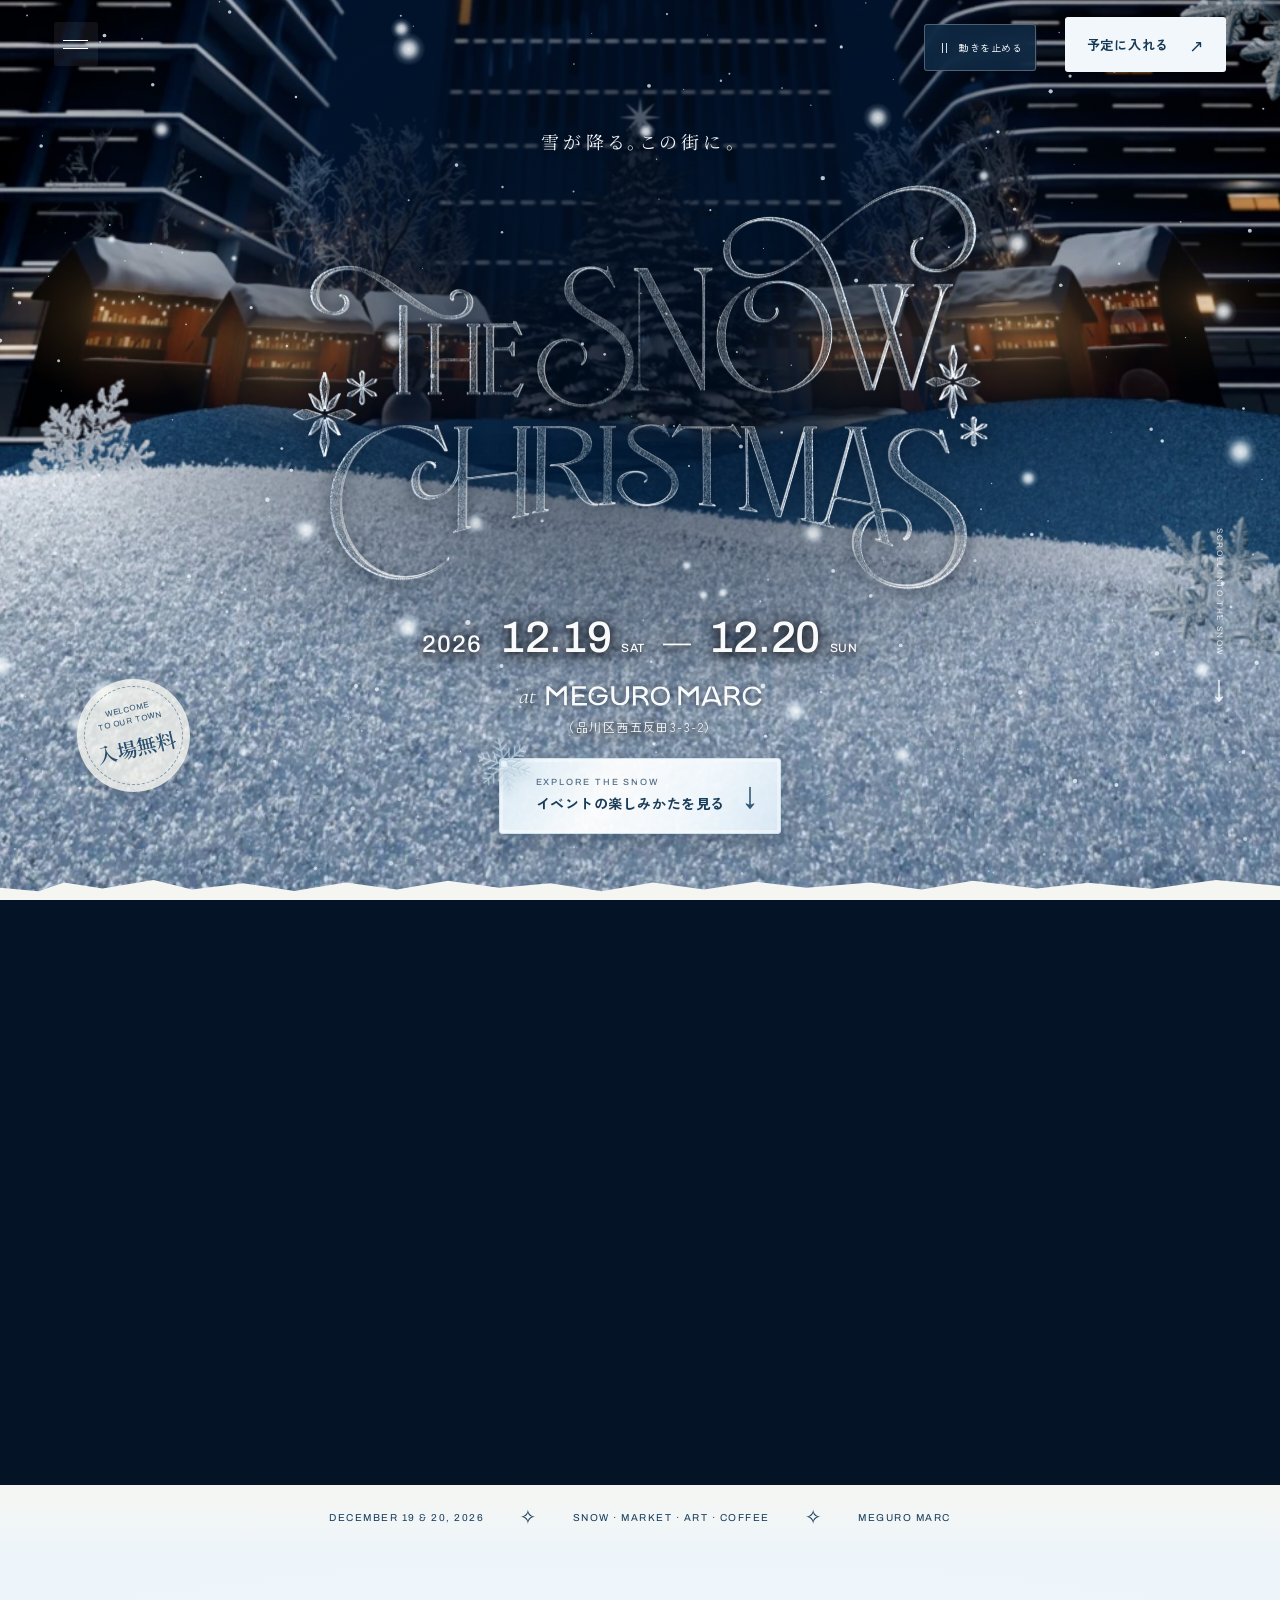
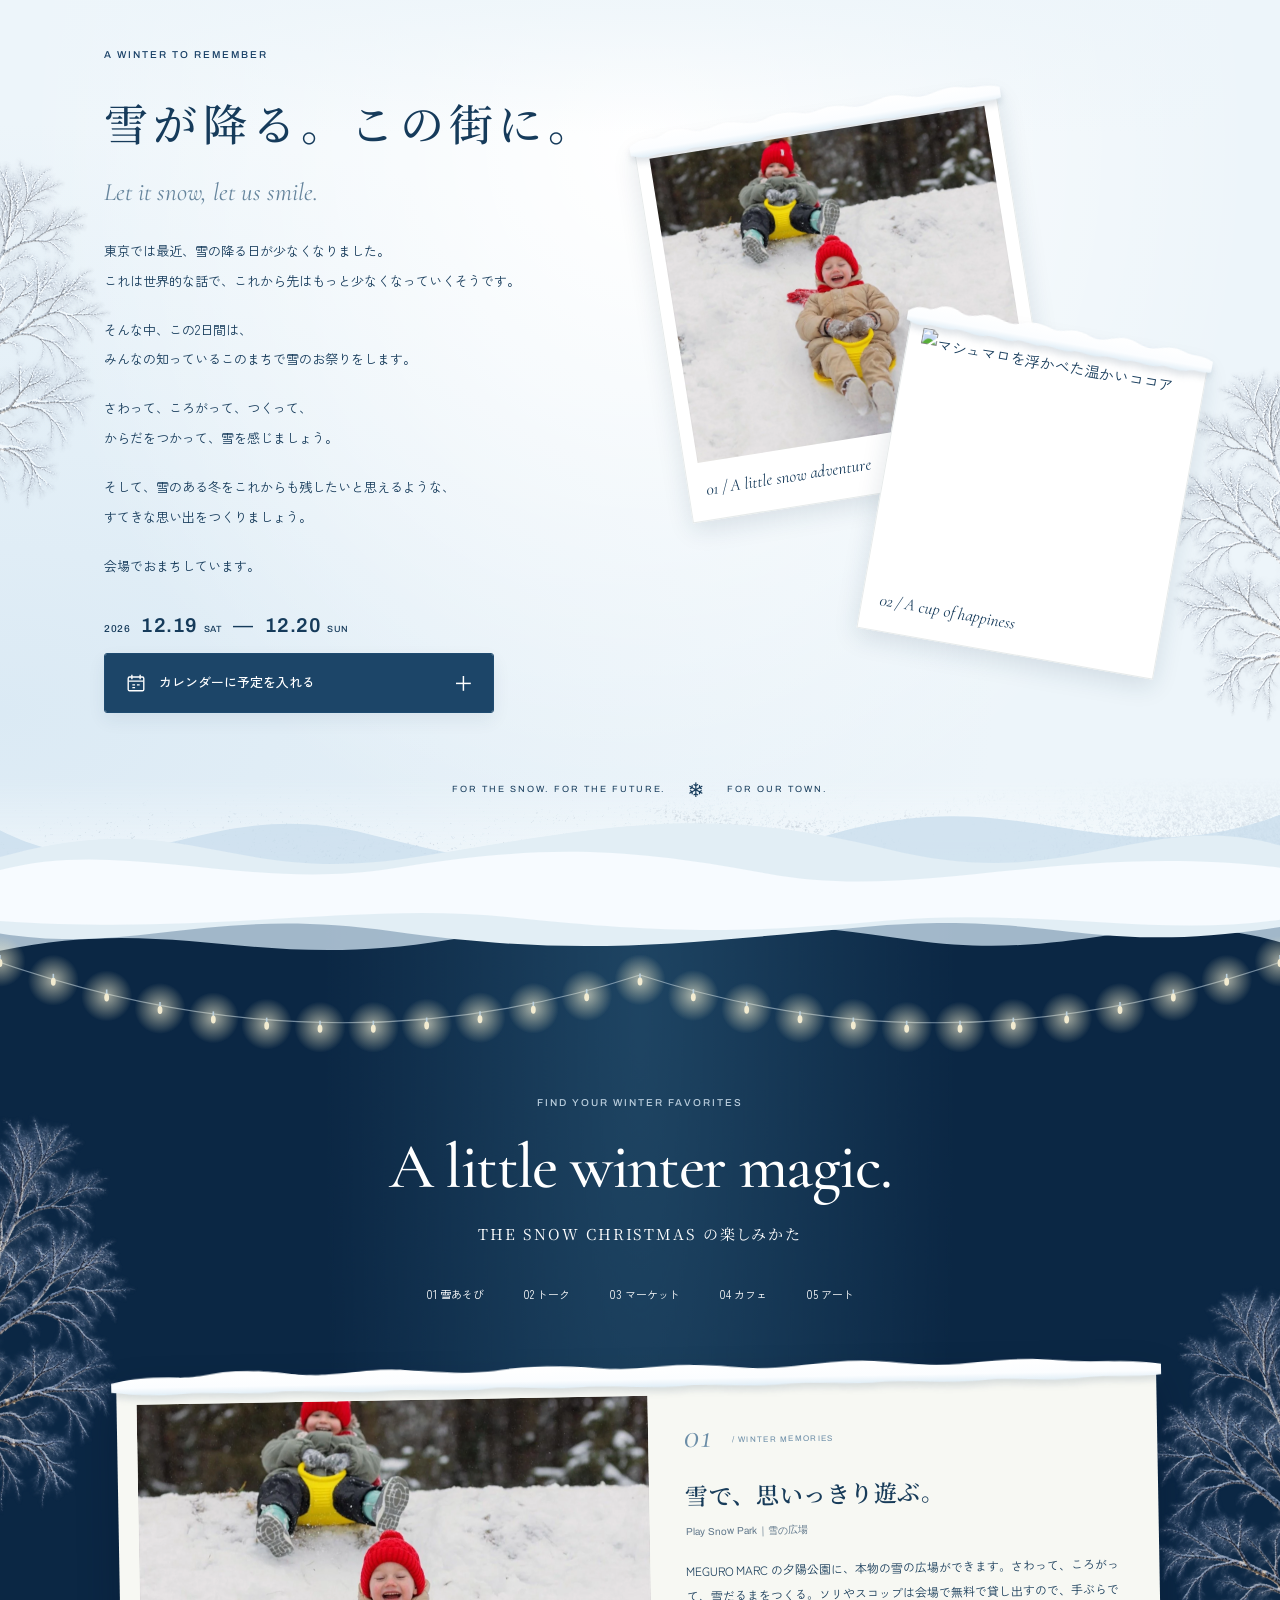
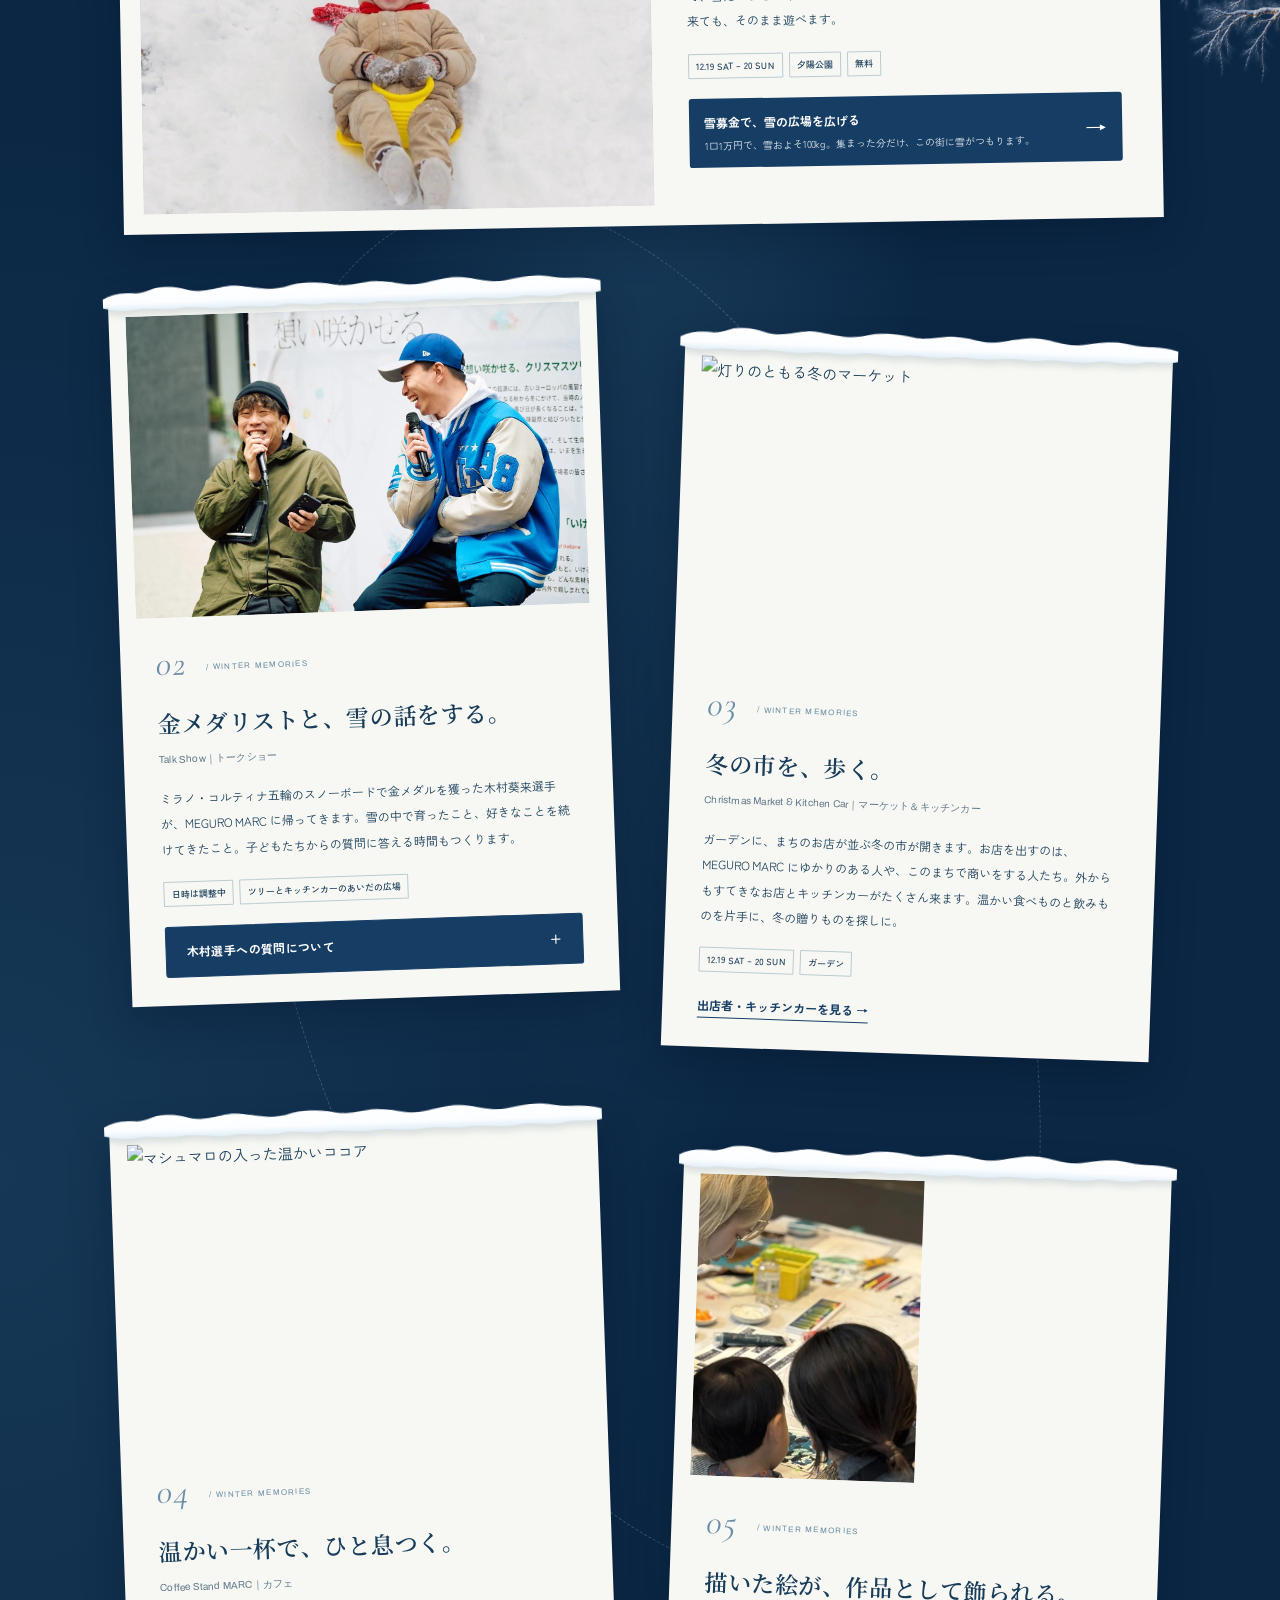
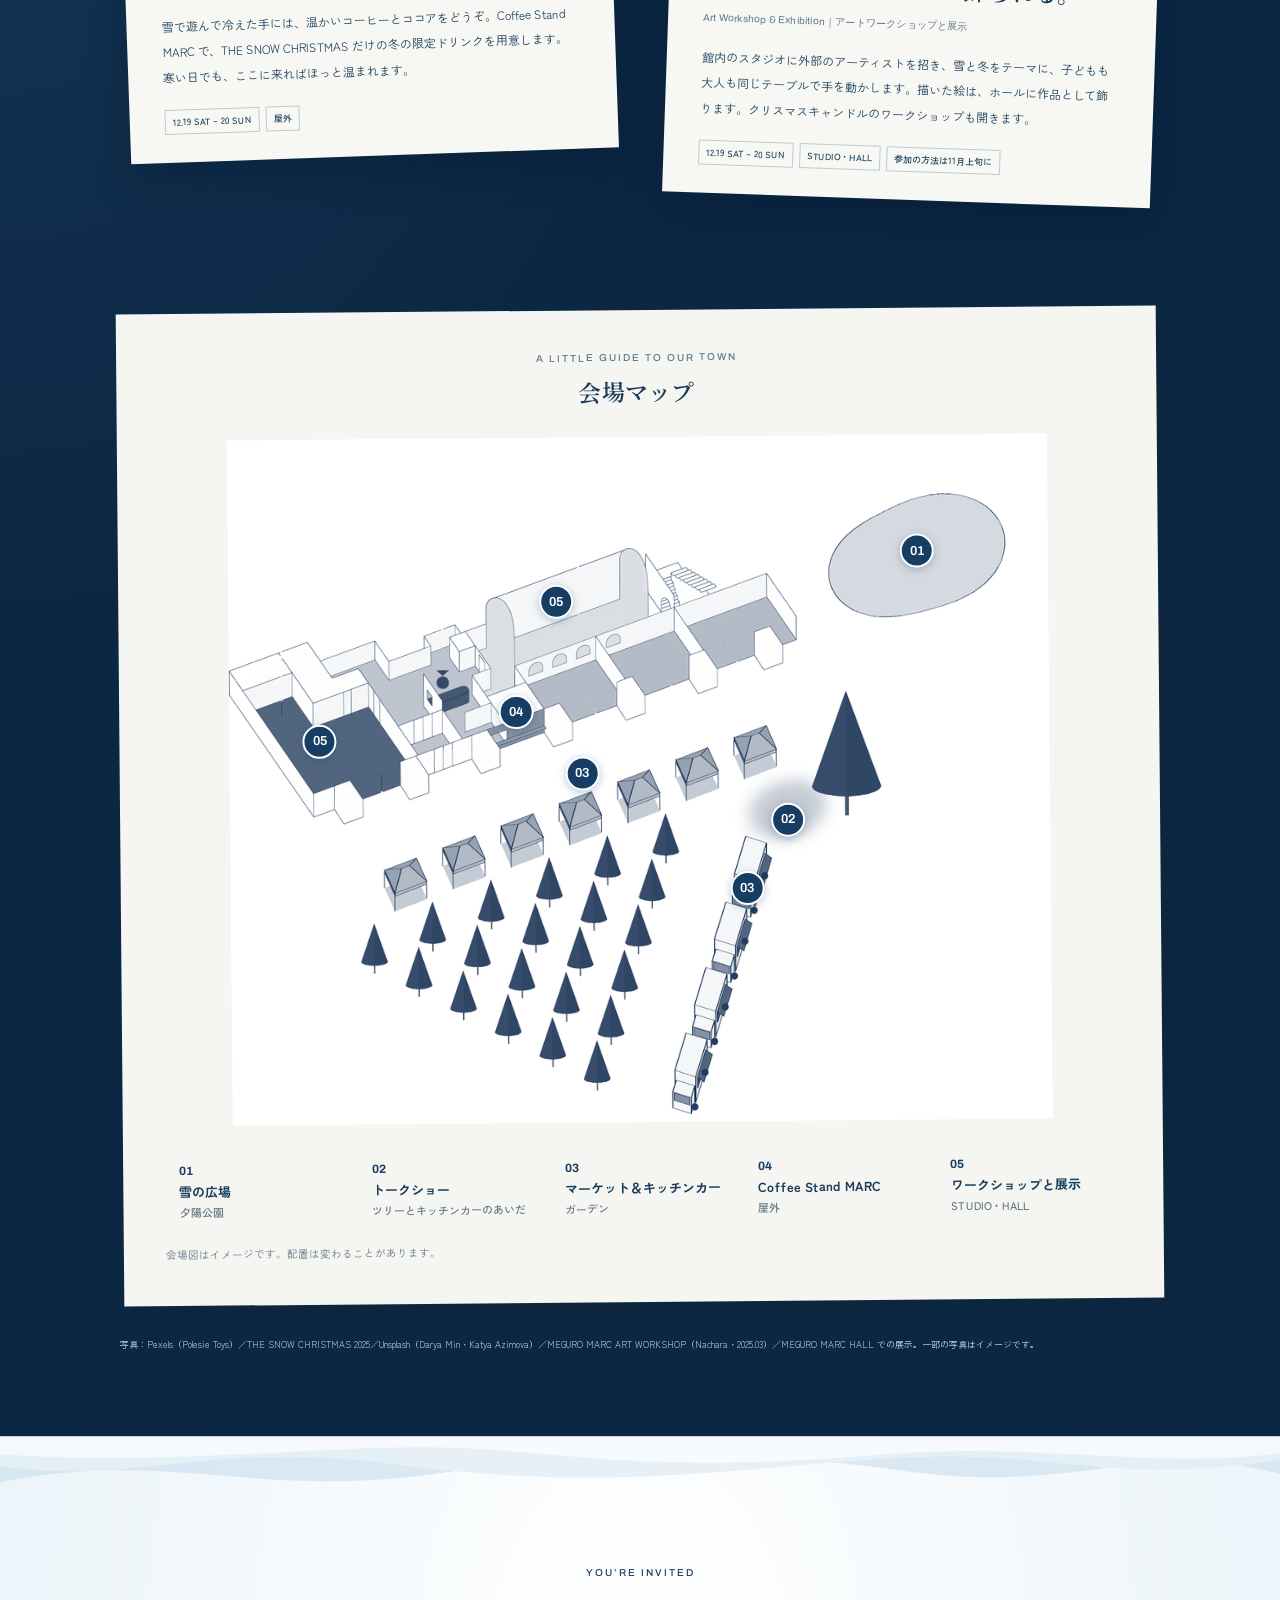
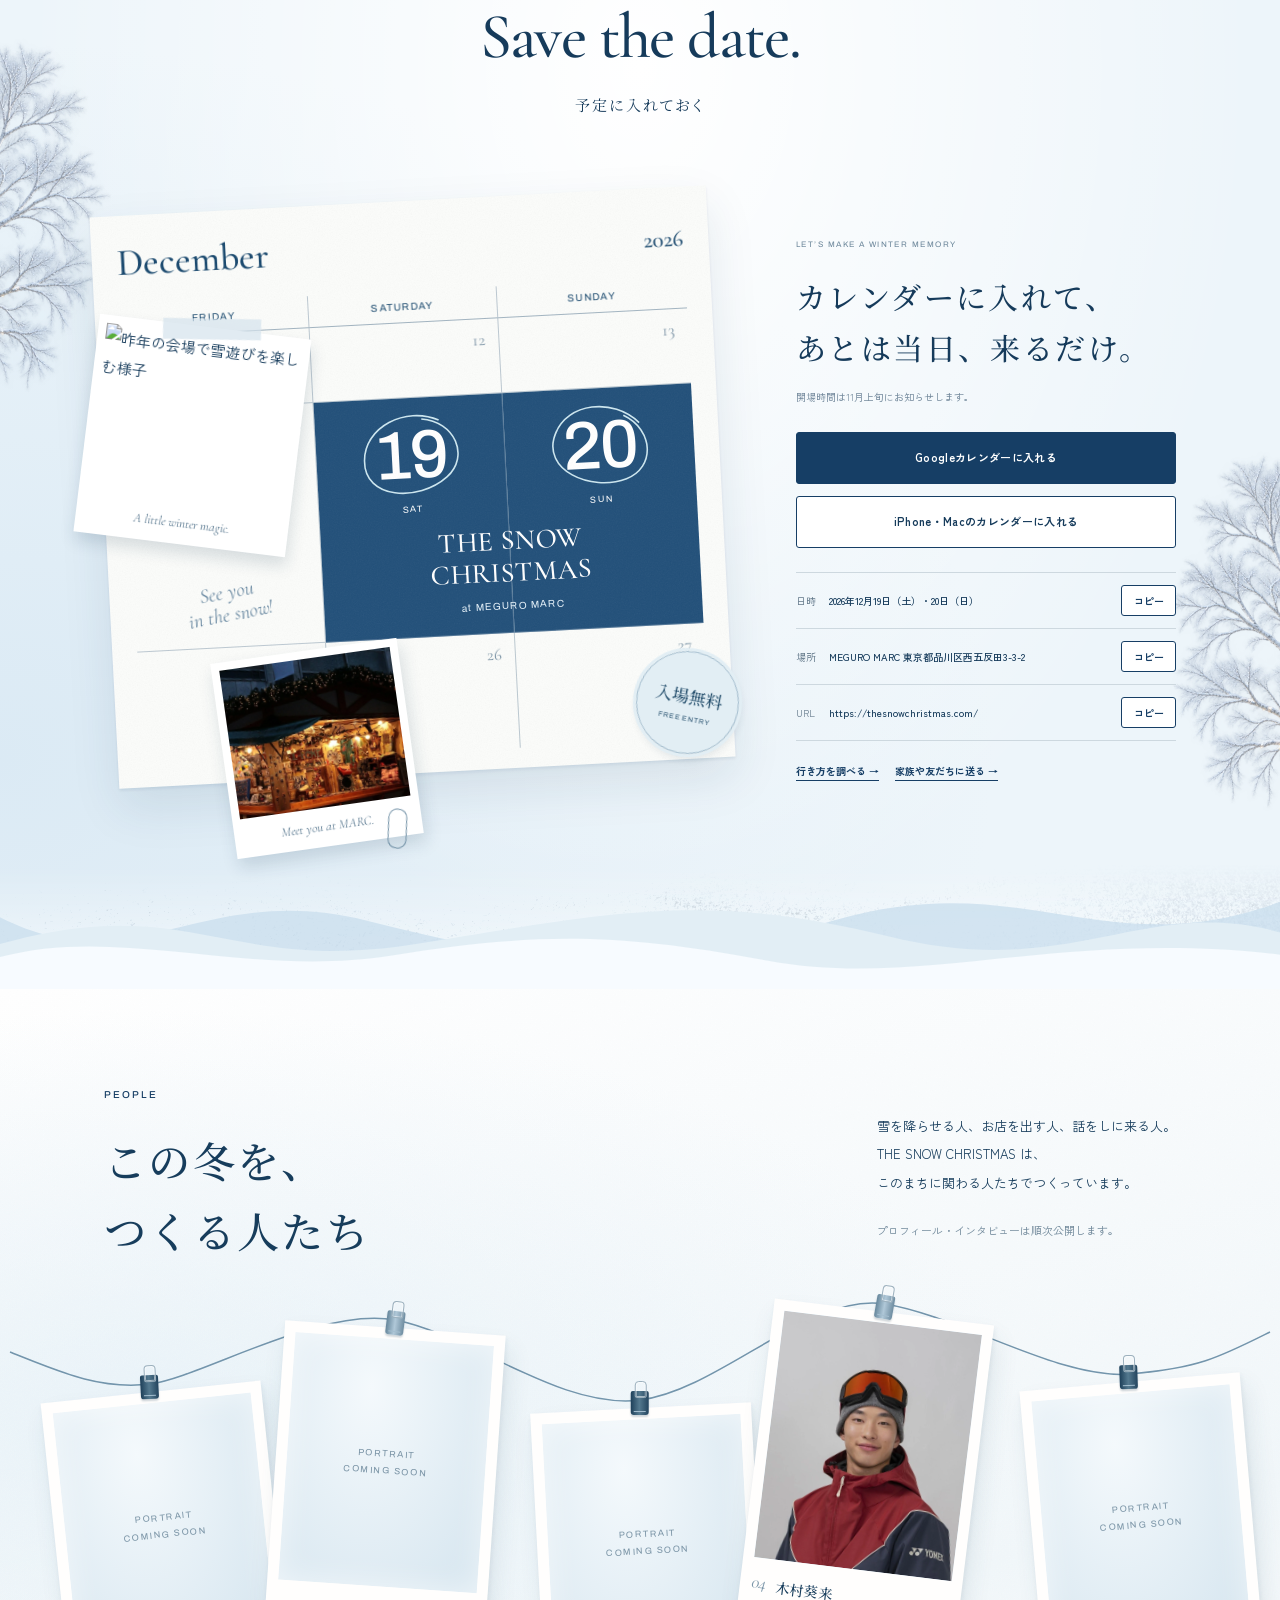
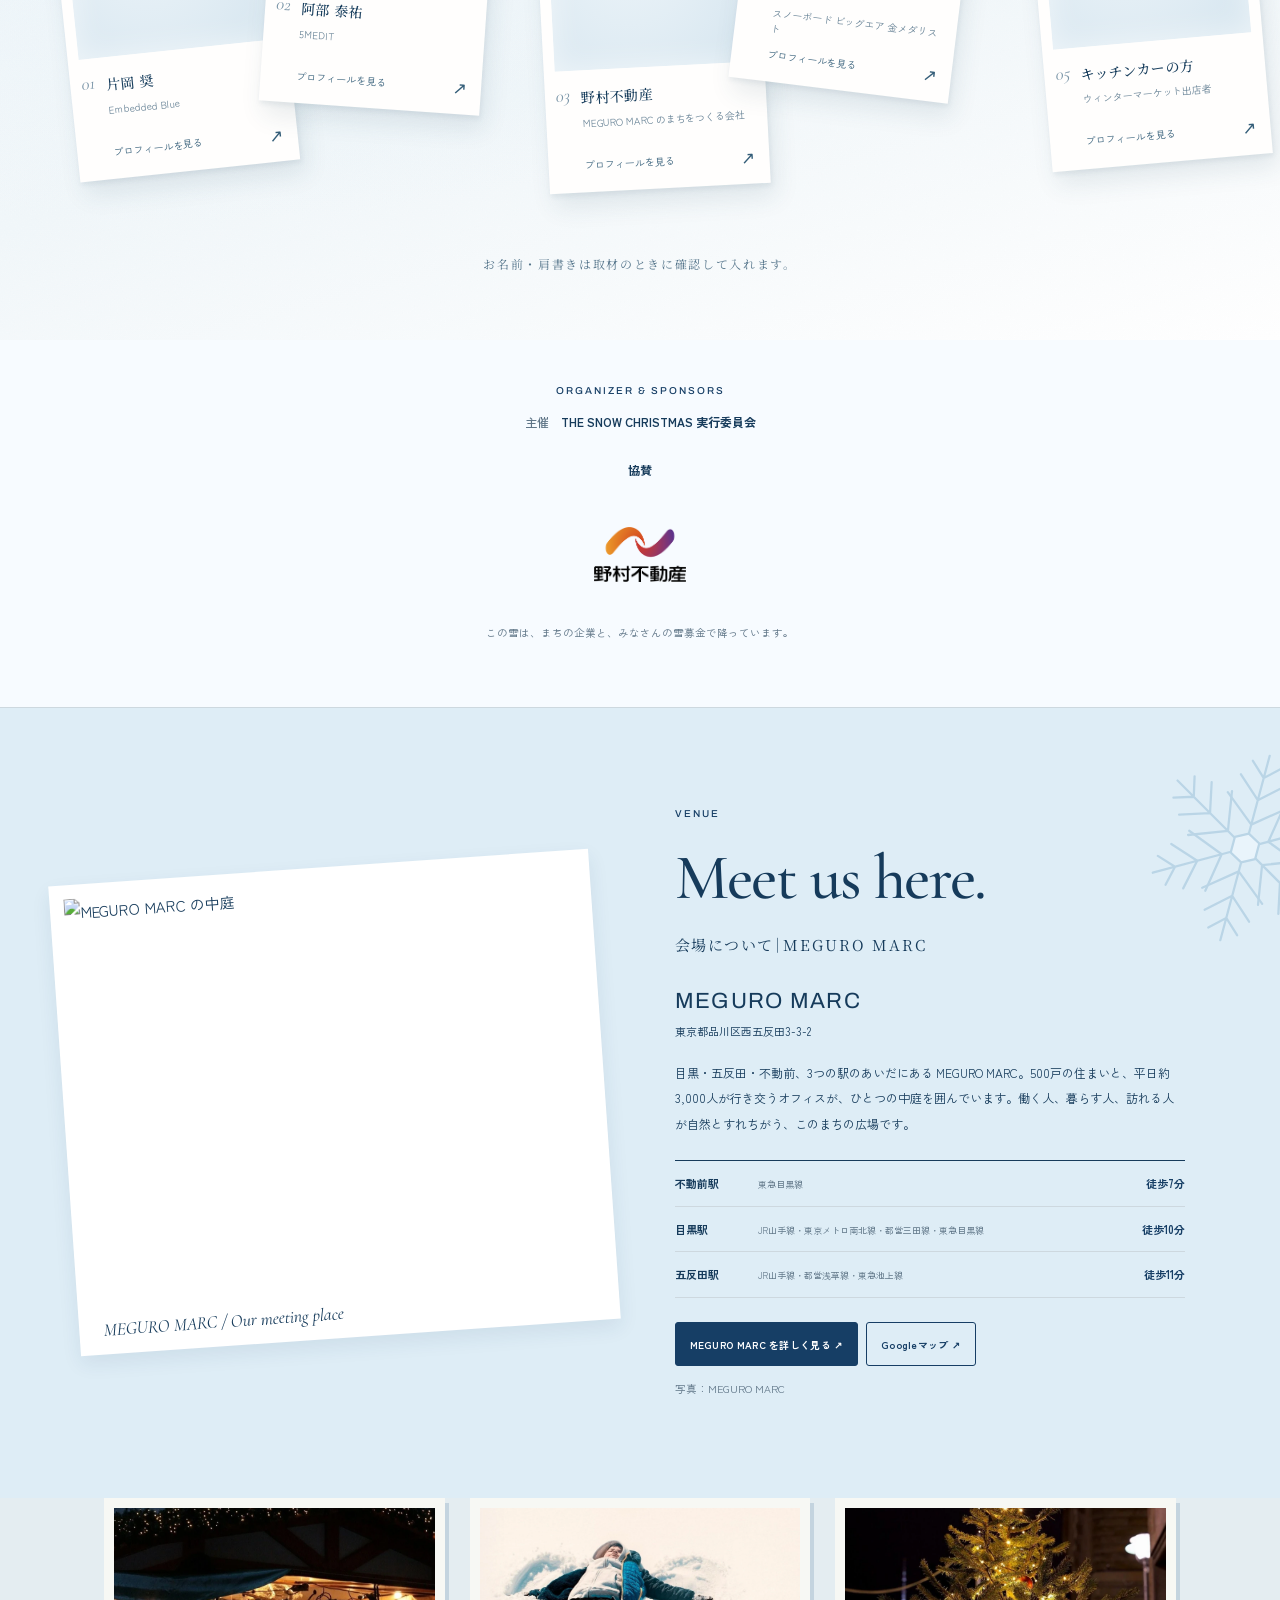
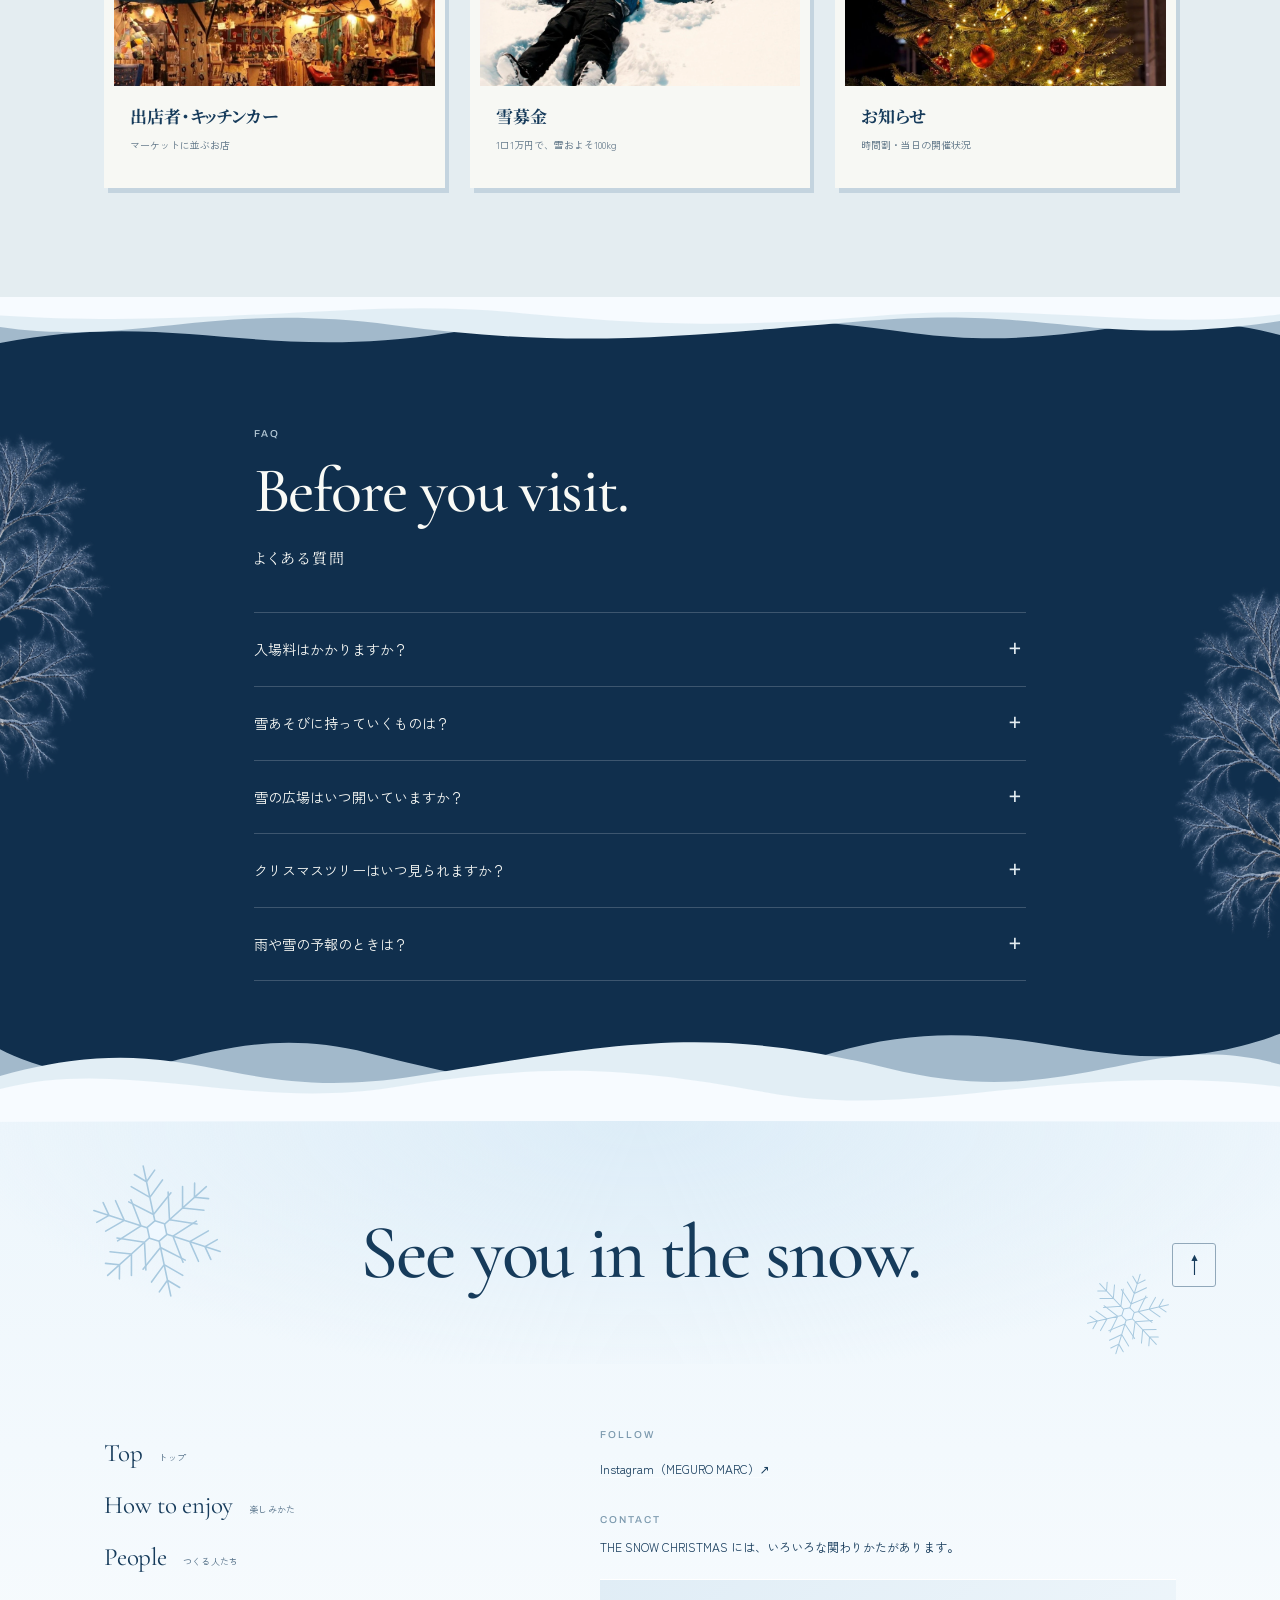
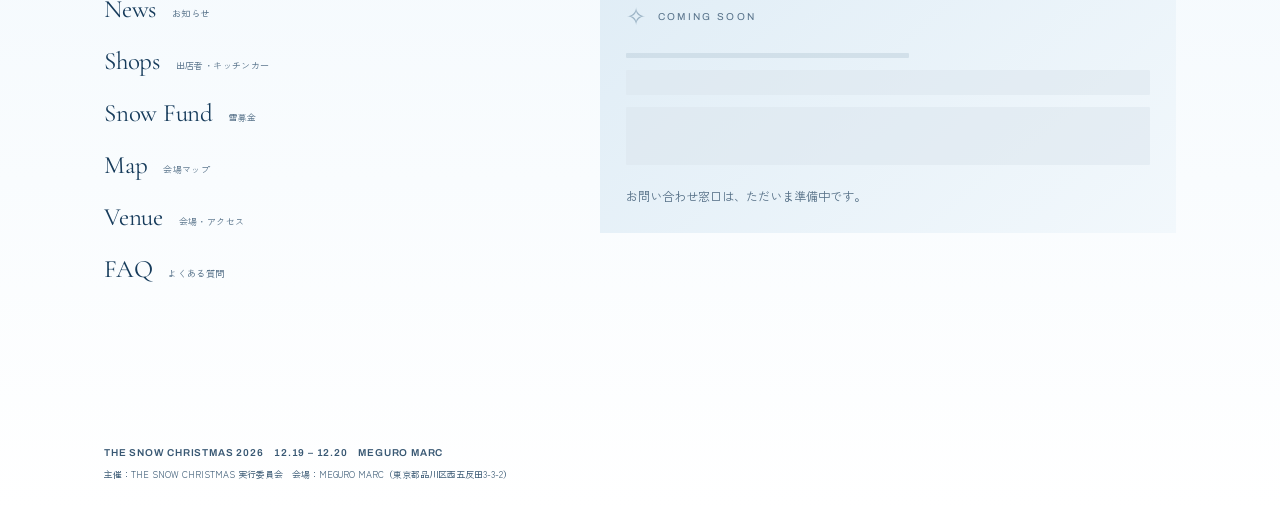
==== commit 104ef33f: "かおりさん版LP（PR#1・10/27）に差し替え（noindex）" ====
--- a/index.html
+++ b/index.html
@@ -1,329 +1,1630 @@
 <!doctype html>
 <html lang="ja">
-<head>
-<meta charset="utf-8">
-<meta name="viewport" content="width=device-width, initial-scale=1">
-<meta name="robots" content="noindex, nofollow"><!-- 共有用のプレビュー。本番（thesnowchristmas.com）では外す -->
-<title>THE SNOW CHRISTMAS 2026｜この街に雪が降る｜MEGURO MARC</title>
-<meta name="description" content="2026年12月19日（土）・20日（日）、MEGURO MARC（品川区西五反田）に本物の雪の広場ができます。金メダリストのトークショー、マーケット、アートワークショップも。入場無料。">
-<link rel="canonical" href="https://thesnowchristmas.com/">
-<meta property="og:type" content="website">
-<meta property="og:site_name" content="THE SNOW CHRISTMAS">
-<meta property="og:title" content="THE SNOW CHRISTMAS 2026｜この街に雪が降る">
-<meta property="og:description" content="2026.12.19 SAT – 20 SUN／MEGURO MARC（品川区西五反田）／入場無料">
-<meta property="og:url" content="https://thesnowchristmas.com/">
-<meta property="og:image" content="https://thesnowchristmas.com/img/ogp.png"><!-- TODO: 1200×630（KV FIX後に作成） -->
-<meta name="twitter:card" content="summary_large_image">
-<meta name="theme-color" content="#1a4472">
-<!-- TODO: GA4（測定IDが決まったら）。QRごとに utm_source を分ける -->
-<link rel="preconnect" href="https://fonts.googleapis.com">
-<link rel="preconnect" href="https://fonts.gstatic.com" crossorigin>
-<link href="https://fonts.googleapis.com/css2?family=Archivo:wght@300;400;500;600;700;800&family=Zen+Kaku+Gothic+New:wght@400;500;700&display=swap" rel="stylesheet">
-<link rel="stylesheet" href="style.css">
-<script type="application/ld+json">
-{"@context":"https://schema.org","@type":"Event","name":"THE SNOW CHRISTMAS 2026","startDate":"2026-12-19","endDate":"2026-12-20","eventAttendanceMode":"https://schema.org/OfflineEventAttendanceMode","eventStatus":"https://schema.org/EventScheduled","isAccessibleForFree":true,"location":{"@type":"Place","name":"MEGURO MARC","address":{"@type":"PostalAddress","addressCountry":"JP","addressRegion":"東京都","addressLocality":"品川区","streetAddress":"西五反田3-3-2"}},"organizer":{"@type":"Organization","name":"THE SNOW CHRISTMAS 実行委員会"}}
-</script>
-</head>
-<body>
-<!-- 構成の参考：前橋BOOK FES（https://maebashibookfes.jp/about）。トンマナはマスター資料 -->
-
+  <head>
+  <meta name="robots" content="noindex, nofollow">
+    <meta charset="utf-8" />
+    <meta name="viewport" content="width=device-width, initial-scale=1" />
+    <title>THE SNOW CHRISTMAS 2026｜雪が降る。この街に。｜MEGURO MARC</title>
+    <meta
+      name="description"
+      content="2026年12月19日（土）・20日（日）、MEGURO MARC（品川区西五反田）に本物の雪の広場ができます。金メダリストのトークショー、マーケット、アートワークショップも。入場無料。"
+    />
+    <link rel="canonical" href="https://thesnowchristmas.com/" />
+    <meta property="og:type" content="website" />
+    <meta property="og:site_name" content="THE SNOW CHRISTMAS" />
+    <meta property="og:title" content="THE SNOW CHRISTMAS 2026｜雪が降る。この街に。" />
+    <meta
+      property="og:description"
+      content="2026.12.19 SAT – 20 SUN／MEGURO MARC（品川区西五反田）／入場無料"
+    />
+    <meta property="og:url" content="https://thesnowchristmas.com/" />
+    <meta property="og:image" content="https://thesnowchristmas.com/img/optimized/ogp.501588272e2b.webp" />
+    <meta name="twitter:card" content="summary_large_image" />
+    <meta name="theme-color" content="#1a4472" />
+    <!-- TODO: GA4（測定IDが決まったら）。QRごとに utm_source を分ける -->
+    <link rel="preconnect" href="https://fonts.googleapis.com" />
+    <link rel="preconnect" href="https://fonts.gstatic.com" crossorigin />
+    <link
+      href="https://fonts.googleapis.com/css2?family=Archivo:wght@300;400;500;600;700;800&family=Zen+Kaku+Gothic+New:wght@400;500;700&display=swap"
+      rel="stylesheet"
+    />
+    <link rel="stylesheet" href="style.css?v=8e20fc5221a1" />
+    <link
+      href="https://fonts.googleapis.com/css2?family=Cormorant+Garamond:wght@400;500;600&family=Noto+Serif+JP:wght@400;500;600&display=swap"
+      rel="stylesheet"
+    />
+    <link
+      rel="preload"
+      as="image"
+      href="img/optimized/motion/marc-scene.712f6633fe08.webp"
+      media="(min-width: 761px)"
+    />
+    <link
+      rel="preload"
+      as="image"
+      href="img/optimized/motion/marc-scene-mobile.c93bfc0d2096.webp"
+      media="(max-width: 760px)"
+    />
+    <link rel="stylesheet" href="snow-lp.css?v=bbcc14570cb4" />
+    <script type="application/ld+json">
+      {
+        "@context": "https://schema.org",
+        "@type": "Event",
+        "name": "THE SNOW CHRISTMAS 2026",
+        "startDate": "2026-12-19",
+        "endDate": "2026-12-20",
+        "eventAttendanceMode": "https://schema.org/OfflineEventAttendanceMode",
+        "eventStatus": "https://schema.org/EventScheduled",
+        "isAccessibleForFree": true,
+        "location": {
+          "@type": "Place",
+          "name": "MEGURO MARC",
+          "address": {
+            "@type": "PostalAddress",
+            "addressCountry": "JP",
+            "addressRegion": "東京都",
+            "addressLocality": "品川区",
+            "streetAddress": "西五反田3-3-2"
+          }
+        },
+        "organizer": { "@type": "Organization", "name": "THE SNOW CHRISTMAS 実行委員会" }
+      }
+    </script>
+    <link rel="stylesheet" href="snow-placeholder.css?v=7df30855af22" />
+    <link rel="stylesheet" href="snow-world.css?v=f1ed5bb9e08f" />
+    <link rel="stylesheet" href="snow-header.css?v=66cce6f902eb" />
+    <link rel="stylesheet" href="site-shell.css?v=c34150d89fc5" />
+    <link rel="stylesheet" href="people.css?v=35d9bbc16eaa" />
+    <link rel="stylesheet" href="calendar.css?v=03b73ac9c499" />
+  </head>
+  <body class="snow-lp site-shell" id="page-top">
+    <a class="skip-link" href="#intro">本文へスキップ</a>
+    <!-- 構成の参考：前橋BOOK FES（https://maebashibookfes.jp/about）。トンマナはマスター資料 -->
+
+    <!-- shared:header:start -->
 <header class="hd" id="hd">
-  <a class="hd__logo" href="./">THE SNOW CHRISTMAS 2026</a>
-  <nav class="hd__nav" aria-label="メニュー">
-    <a href="#enjoy">楽しみかた</a>
-    <a href="#people">つくる人</a>
-    <a href="#venue">会場</a>
-    <a href="news.html">お知らせ</a>
-    <a href="snowfund.html">雪募金</a>
-  </nav>
-  <a class="hd__cta" href="#plan">予定に入れる</a>
-</header>
-
-<main id="top">
-
-  <!-- ========== KV：タイトルと「いつ・どこで」がしっかり見える ========== -->
-  <section class="kv" aria-labelledby="kv-h">
-    <picture class="kv__visual">
-      <source media="(max-width: 767px)" srcset="img/m/kv_sp.jpg">
-      <img src="img/m/kv_16-9.jpg" alt="THE SNOW CHRISTMAS　この街に雪が降る　2026.12.19 sat - 20 sun　MEGURO MARC">
-    </picture>
-    <div class="kv__in">
-      <h1 class="kv__title" id="kv-h">THE SNOW CHRISTMAS<span>2026</span></h1>
-      <div class="kv__when">
-        <p class="kv__date"><b>12.19</b><small>SAT</small><i>–</i><b>12.20</b><small>SUN</small></p>
-        <p class="kv__time"><span>OPEN</span>時間は11月上旬にお知らせします<!-- TODO: 開場時間（例 10:00–17:00）が決まったら差し替え --></p>
-        <p class="kv__place"><span>PLACE</span>MEGURO MARC（品川区西五反田3-3-2）<em>入場無料</em></p>
+  <a class="hd__logo" href="#top" aria-label="THE SNOW CHRISTMAS トップ"
+    ><img
+      class="brand-official"
+      src="img/optimized/design/snow-christmas-logo.07411edf8a69.webp"
+      alt="THE SNOW CHRISTMAS"
+      width="1400"
+      height="833"
+  /></a>
+  <nav class="hd__nav" id="main-nav" aria-label="メインメニュー">
+    <div class="menu-grid">
+      <div class="menu-group">
+        <p class="menu-heading">Explore</p>
+        <a href="#intro">About</a>
+        <a href="#enjoy">楽しみかた</a>
+        <a href="#people">つくる人</a>
       </div>
-      <a class="btn btn--white" href="#plan">カレンダーに予定を入れる</a>
-    </div>
-  </section>
-
-  <!-- お知らせの帯：新しいお知らせがあるときだけ hidden を外す -->
-  <aside class="newsbar" id="newsbar" hidden><a href="news.html"><span>NEWS</span><!-- 例：トークショーの日時が決まりました --></a></aside>
-
-  <!-- ========== コピーと文章 ========== -->
-  <section class="intro" aria-labelledby="intro-h">
-    <div class="wrap narrow">
-      <h2 class="intro__copy" id="intro-h">この街に、雪が降る。</h2>
-      <div class="intro__body">
-        <p>東京では最近、雪の降る日が少なくなりました。<br>これは世界的な話で、これから先はもっと少なくなっていくそうです。</p>
-        <p>そんな中、この2日間は、<br>みんなの知っているこのまちで雪のお祭りをします。</p>
-        <p>さわって、ころがって、つくって、<br>からだをつかって、雪を感じましょう。</p>
-        <p>そして、雪のある冬をこれからも残したいと思えるような、<br>すてきな思い出をつくりましょう。</p>
-        <p>会場でおまちしています。</p>
+      <div class="menu-group">
+        <p class="menu-heading">Visit</p>
+        <a href="#venue">会場</a>
+        <a href="shops.html">出店者</a>
+        <a href="#faq">よくある質問</a>
+      </div>
+      <div class="menu-group">
+        <p class="menu-heading">Discover</p>
+        <a href="news.html">お知らせ</a>
       </div>
     </div>
-  </section>
-
-  <!-- ========== THE SNOW CHRISTMAS の楽しみかた ========== -->
-  <section class="enjoy" id="enjoy" aria-labelledby="enjoy-h">
-    <div class="wrap">
-      <p class="label">How to enjoy</p>
-      <h2 class="h-sec" id="enjoy-h">THE SNOW CHRISTMAS の楽しみかた</h2>
+    <a class="menu-fund" href="snowfund.html">
+      <img
+        src="img/optimized/m/fund.62b3aeca9d38.webp"
+        alt=""
+        loading="lazy"
+        width="1600"
+        height="1543"
+        decoding="async"
+      />
+      <span class="menu-fund__body">
+        <span class="menu-fund__label" lang="en">SNOW FUND</span>
+        <span class="menu-fund__title">雪募金</span>
+        <span class="menu-fund__copy"
+          >この冬、まちの子どもたちに<br />雪あそびを贈りませんか。</span
+        >
+      </span>
+      <span class="menu-fund__arrow" aria-hidden="true">↗</span>
+    </a>
+    <div class="menu-social">
+      <span class="menu-social__label" lang="en">Follow us</span>
+      <a
+        href="https://www.instagram.com/meguromarc_official/"
+        target="_blank"
+        rel="noopener"
+        aria-label="Instagram（MEGURO MARC）・新しいタブで開く"
+      >
+        <svg
+          viewBox="0 0 24 24"
+          width="22"
+          height="22"
+          fill="none"
+          stroke="currentColor"
+          stroke-width="1.5"
+          aria-hidden="true"
+        >
+          <rect x="3" y="3" width="18" height="18" rx="5" />
+          <circle cx="12" cy="12" r="4" />
+          <circle cx="17.5" cy="6.5" r=".8" fill="currentColor" stroke="none" />
+        </svg>
+        <span>Instagram <small>MEGURO MARC</small></span>
+        <span aria-hidden="true">↗</span>
+      </a>
     </div>
-
-    <!-- 1 雪で思いっきり遊ぶ ＋ 雪募金の導線 -->
-    <article class="way" id="snowpark">
-      <figure class="way__ph"><img src="img/m/p1.jpg" alt="雪の上でソリに乗って笑う子どもたち" loading="lazy"></figure>
-      <div class="way__txt">
-        <p class="way__no">01</p>
-        <h3 class="way__h">雪で、思いっきり遊ぶ。</h3>
-        <p class="way__en">Play Snow Park｜雪の広場</p>
-        <p class="body">MEGURO MARC の夕陽公園に、本物の雪の広場ができます。さわって、ころがって、雪だるまをつくる。ソリやスコップは会場で無料で貸し出すので、手ぶらで来ても、そのまま遊べます。</p>
-        <p class="tags"><span>12.19 SAT – 20 SUN</span><span>夕陽公園</span><span>無料</span></p>
-        <a class="fundlink" href="snowfund.html">
-          <b>雪募金で、雪の広場を広げる</b>
-          <span>1口1万円で、雪およそ100kg。集まった分だけ、この街に雪がつもります。</span>
-          <i aria-hidden="true">→</i>
-        </a>
+  </nav>
+  <p class="header-date" aria-label="開催日：2026年12月19日土曜日・20日日曜日">
+    <span class="header-date__place">MEGURO MARC · 入場無料</span
+    ><span class="header-date__days"
+      ><span class="header-date__year">2026</span>12.19<small
+        >SAT</small
+      >
+      — 12.20<small>SUN</small></span
+    >
+  </p>
+  <a class="hd__cta" href="#plan" aria-label="12月19日・20日を予定に入れる"
+    >予定に入れる <span aria-hidden="true">↗</span></a
+  >
+  <button
+    class="menu-toggle"
+    type="button"
+    aria-controls="main-nav"
+    aria-expanded="false"
+    aria-label="メニューを開く"
+  >
+    <span></span><span></span>
+  </button>
+</header>
+<!-- shared:header:end -->
+
+    <main id="top">
+      <!-- ========== KV：タイトルと「いつ・どこで」がしっかり見える ========== -->
+      <div class="hero-journey">
+        <section class="kv kv--official" aria-labelledby="kv-h">
+          <picture class="kv__art"
+            ><source
+              media="(max-width: 760px)"
+              srcset="img/optimized/motion/marc-scene-mobile.c93bfc0d2096.webp" />
+            <img
+              class="kv__bg"
+              src="img/optimized/motion/marc-scene.712f6633fe08.webp"
+              alt=""
+              fetchpriority="high"
+              width="1920"
+              height="1080"
+          /></picture>
+          <canvas class="kv__market-lights" aria-hidden="true"></canvas>
+
+          <picture class="kv__crystals" aria-hidden="true"
+            ><source
+              media="(max-width: 760px)"
+              srcset="img/optimized/motion/marc-crystals-mobile.7817ab1e4dd0.webp" />
+            <img
+              src="img/optimized/motion/marc-crystals.15c4f36f100a.webp"
+              alt=""
+              width="1920"
+              height="1080"
+          /></picture>
+          <canvas class="kv__snow" aria-hidden="true"></canvas>
+          <div class="kv__woods" aria-hidden="true">
+            <picture class="winter-tree winter-tree--back winter-tree--left"
+              ><source media="(min-width: 1024px)" srcset="img/motion/foreground-branches.webp" />
+              <img
+                src="[data-uri]"
+                alt=""
+                width="1024"
+                height="1536"
+            /></picture>
+            <picture class="winter-tree winter-tree--back winter-tree--right"
+              ><source media="(min-width: 1024px)" srcset="img/motion/foreground-branches.webp" />
+              <img
+                src="[data-uri]"
+                alt=""
+                width="1024"
+                height="1536"
+            /></picture>
+            <picture class="winter-tree winter-tree--middle winter-tree--left"
+              ><source media="(min-width: 1024px)" srcset="img/motion/foreground-branches.webp" />
+              <img
+                src="[data-uri]"
+                alt=""
+                width="1024"
+                height="1536"
+            /></picture>
+            <picture class="winter-tree winter-tree--middle winter-tree--right"
+              ><source media="(min-width: 1024px)" srcset="img/motion/foreground-branches.webp" />
+              <img
+                src="[data-uri]"
+                alt=""
+                width="1024"
+                height="1536"
+            /></picture>
+            <picture class="winter-tree winter-tree--front winter-tree--left"
+              ><source media="(min-width: 1024px)" srcset="img/motion/foreground-branches.webp" />
+              <img
+                src="[data-uri]"
+                alt=""
+                width="1024"
+                height="1536"
+            /></picture>
+            <picture class="winter-tree winter-tree--front winter-tree--right"
+              ><source media="(min-width: 1024px)" srcset="img/motion/foreground-branches.webp" />
+              <img
+                src="[data-uri]"
+                alt=""
+                width="1024"
+                height="1536"
+            /></picture>
+          </div>
+          <button class="motion-toggle" type="button" aria-pressed="false" hidden>
+            <span aria-hidden="true">Ⅱ</span> 動きを止める
+          </button>
+          <div class="kv__in">
+            <p class="hero-copy">雪が降る。この街に。</p>
+            <h1 class="kv__title" id="kv-h">
+              <img
+                class="kv__official-logo"
+                src="img/optimized/design/snow-christmas-logo.07411edf8a69.webp"
+                alt="THE SNOW CHRISTMAS"
+                width="1400"
+                height="833"
+              />
+            </h1>
+            <p class="kv__date" aria-label="2026年12月19日土曜日・20日日曜日">
+              <span class="hero-year">2026</span><b>12.19</b
+              ><small>SAT</small><i>—</i><b>12.20</b
+              ><small>SUN</small>
+            </p>
+            <p class="hero-place">
+              <span class="hero-venue"
+                ><span class="hero-venue__at">at</span
+                ><img
+                  src="img/logo/meguro-marc-wordmark-white.svg"
+                  alt="MEGURO MARC"
+                  width="172"
+                  height="16" /></span
+              ><span>（品川区西五反田3-3-2）</span>
+            </p>
+            <a class="hero-link" href="#enjoy"
+              ><i class="hero-link__crystal" aria-hidden="true"></i
+              ><span class="hero-link__label"
+                ><small aria-hidden="true">EXPLORE THE SNOW</small>イベントの楽しみかたを見る</span
+              ><span class="hero-link__arrow" aria-hidden="true">↓</span></a
+            >
+          </div>
+          <div class="hero-seal">
+            <span>WELCOME<br />TO OUR TOWN</span><b>入場無料</b>
+          </div>
+          <a class="hero-scroll" href="#intro">SCROLL INTO THE SNOW <span>↓</span></a>
+        </section>
       </div>
-    </article>
-
-    <!-- 2 金メダリストのトークショー -->
-    <article class="way way--rev" id="talk">
-      <figure class="way__ph"><img src="img/talk/2025_talk.jpg" alt="2025年のトークショーで話す木村葵来選手" loading="lazy" style="object-position:50% 18%"></figure>
-      <div class="way__txt">
-        <p class="way__no">02</p>
-        <h3 class="way__h">金メダリストと、雪の話をする。</h3>
-        <p class="way__en">Talk Show｜トークショー</p>
-        <p class="body">ミラノ・コルティナ五輪のスノーボードで金メダルを獲った木村葵来選手が、MEGURO MARC に帰ってきます。雪の中で育ったこと、好きなことを続けてきたこと。子どもたちからの質問に答える時間もつくります。</p>
-        <p class="tags"><span>日時は調整中</span><span>ツリーとキッチンカーのあいだの広場</span></p>
-        <details class="ask">
-          <summary class="btn">木村選手に質問を送る</summary>
-          <form class="ask__form" onsubmit="return false"><!-- TODO: 送り先（Googleフォーム等）が決まるまで送信しない -->
-            <p class="ask__lead">当日、トークショーで答えてもらいます。雪のこと、スノーボードのこと、なんでもどうぞ。</p>
-            <label>ニックネーム<input type="text" name="nickname" placeholder="例：ゆきちゃん"></label>
-            <label>年齢（学年）<input type="text" name="age" placeholder="例：小学2年生"></label>
-            <label>質問<textarea name="question" rows="3" placeholder="例：はじめてスノーボードにのったのは何さいですか？"></textarea></label>
-            <button type="submit" class="btn" disabled>送る（準備中）</button>
-            <p class="cap">いただいた質問から、当日いくつか選んでお答えします。</p>
-          </form>
-        </details>
+      <div class="event-ribbon">
+        <span>DECEMBER 19 &amp; 20, 2026</span
+        ><i>✧</i><span>SNOW · MARKET · ART · COFFEE</span><i>✧</i><span>MEGURO MARC</span>
       </div>
-    </article>
-
-    <!-- 3 クリスマスマーケット＆キッチンカー -->
-    <article class="way" id="market">
-      <figure class="way__ph"><img src="img/m/p3.jpg" alt="灯りのともる冬のマーケット" loading="lazy"></figure>
-      <div class="way__txt">
-        <p class="way__no">03</p>
-        <h3 class="way__h">冬の市を、歩く。</h3>
-        <p class="way__en">Christmas Market &amp; Kitchen Car｜マーケット＆キッチンカー</p>
-        <p class="body">ガーデンに、まちのお店が並ぶ冬の市が開きます。お店を出すのは、MEGURO MARC にゆかりのある人や、このまちで商いをする人たち。外からもすてきなお店とキッチンカーがたくさん来ます。温かい食べものと飲みものを片手に、冬の贈りものを探しに。</p>
-        <p class="tags"><span>12.19 SAT – 20 SUN</span><span>ガーデン</span></p>
-        <a class="morelink" href="shops.html">出店者・キッチンカーを見る →</a>
-      </div>
-    </article>
-
-    <!-- 4 カフェスタンド -->
-    <article class="way way--rev" id="cafe">
-      <figure class="way__ph"><img src="img/m/p4.jpg" alt="マシュマロの入った温かいココア" loading="lazy"></figure>
-      <div class="way__txt">
-        <p class="way__no">04</p>
-        <h3 class="way__h">温かい一杯で、ひと息つく。</h3>
-        <p class="way__en">Coffee Stand MARC｜カフェ</p>
-        <p class="body">雪で遊んで冷えた手には、温かいコーヒーとココアをどうぞ。Coffee Stand MARC で、THE SNOW CHRISTMAS だけの冬の限定ドリンクを用意します。寒い日でも、ここに来ればほっと温まれます。</p>
-        <p class="tags"><span>12.19 SAT – 20 SUN</span><span>屋外</span></p>
-      </div>
-    </article>
-
-    <!-- 5 アートワークショップ＋ホールの展示 -->
-    <article class="way" id="art">
-      <figure class="way__ph way__ph--two"><img src="img/m/p5_last4.jpg" alt="ワークショップで描いた絵を手にする子どもたち" loading="lazy"><img src="img/m/p6.jpg" alt="ヴォールト天井のホールに飾られた作品" loading="lazy"></figure>
-      <div class="way__txt">
-        <p class="way__no">05</p>
-        <h3 class="way__h">描いた絵が、作品として飾られる。</h3>
-        <p class="way__en">Art Workshop &amp; Exhibition｜アートワークショップと展示</p>
-        <p class="body">館内のスタジオに外部のアーティストを招き、雪と冬をテーマに、子どもも大人も同じテーブルで手を動かします。描いた絵は、ホールに作品として飾ります。クリスマスキャンドルのワークショップも開きます。</p>
-        <p class="tags"><span>12.19 SAT – 20 SUN</span><span>STUDIO・HALL</span><span>参加の方法は11月上旬に</span></p>
-      </div>
-    </article>
-
-    <!-- 会場マップ（マスター資料の会場図。番号は上の楽しみかたと対応） -->
-    <div class="vmap" id="map">
-      <div class="vmap__head">
-        <p class="label">Venue Map</p>
-        <h3 class="way__h">会場マップ</h3>
-      </div>
-      <div class="vmap__img">
-        <img src="img/m/venue_map.png" alt="MEGURO MARC の会場図" loading="lazy">
-        <a class="pin" href="#snowpark" style="left:84%;top:17%">01</a>
-        <a class="pin" href="#talk" style="left:68%;top:56%">02</a>
-        <a class="pin" href="#market" style="left:43%;top:49%">03</a>
-        <a class="pin" href="#market" style="left:63%;top:66%">03</a>
-        <a class="pin" href="#cafe" style="left:35%;top:40%">04</a>
-        <a class="pin" href="#art" style="left:11%;top:44%">05</a>
-        <a class="pin" href="#art" style="left:40%;top:24%">05</a>
-      </div>
-      <ol class="vmap__list">
-        <li><a href="#snowpark"><b>01</b>雪の広場<small>夕陽公園</small></a></li>
-        <li><a href="#talk"><b>02</b>トークショー<small>ツリーとキッチンカーのあいだ</small></a></li>
-        <li><a href="#market"><b>03</b>マーケット＆キッチンカー<small>ガーデン</small></a></li>
-        <li><a href="#cafe"><b>04</b>Coffee Stand MARC<small>屋外</small></a></li>
-        <li><a href="#art"><b>05</b>ワークショップと展示<small>STUDIO・HALL</small></a></li>
-      </ol>
-      <p class="cap">会場図はイメージです。配置は変わることがあります。</p>
-    </div>
-    <p class="wrap cap">写真：Pexels（Polesie Toys）／THE SNOW CHRISTMAS 2025／Unsplash（Darya Min・Katya Azimova）／MEGURO MARC ART WORKSHOP（Nachara・2025.03）／MEGURO MARC HALL での展示。一部の写真はイメージです。</p>
-  </section>
-
-  <!-- ========== カレンダーに予定を入れる（クリックして現実とつなぐ） ========== -->
-  <section class="plan" id="plan" aria-labelledby="plan-h">
-    <div class="wrap plan__in">
-      <div>
-        <p class="label">Save the date</p>
-        <h2 class="h-sec" id="plan-h">予定に入れておく</h2>
-        <p class="lead">カレンダーに入れて、あとは当日、来るだけ。</p>
-      </div>
-      <div class="plan__box">
-        <div class="plan__btns">
-          <a class="btn" href="#" id="calGoogle" target="_blank" rel="noopener">Googleカレンダーに入れる</a>
-          <a class="btn" href="#" id="calApple" download="thesnowchristmas2026.ics">iPhone・Macのカレンダーに入れる</a>
+
+      <!-- お知らせの帯：新しいお知らせがあるときだけ hidden を外す -->
+      <aside class="newsbar" id="newsbar" hidden>
+        <a href="news.html"><span>NEWS</span><!-- 例：トークショーの日時が決まりました --></a>
+      </aside>
+
+      <!-- ========== コピーと文章 ========== -->
+      <section class="intro paper" id="intro" aria-labelledby="intro-h">
+        <div class="winter-branch winter-branch--left" aria-hidden="true"></div>
+        <div class="winter-branch winter-branch--right" aria-hidden="true"></div>
+        <div class="wrap intro-layout">
+          <div class="intro-story">
+            <p class="label">A winter to remember</p>
+            <h2 class="intro__copy" id="intro-h">雪が降る。この街に。</h2>
+            <p class="intro-hand">Let it snow, let us smile.</p>
+            <div class="intro__body">
+              <p>
+                東京では最近、雪の降る日が少なくなりました。<br />これは世界的な話で、これから先はもっと少なくなっていくそうです。
+              </p>
+              <p>そんな中、この2日間は、<br />みんなの知っているこのまちで雪のお祭りをします。</p>
+              <p>さわって、ころがって、つくって、<br />からだをつかって、雪を感じましょう。</p>
+              <p>
+                そして、雪のある冬をこれからも残したいと思えるような、<br />すてきな思い出をつくりましょう。
+              </p>
+              <p>会場でおまちしています。</p>
+            </div>
+            <div class="intro-save">
+              <p class="intro-save-date" aria-label="2026年12月19日土曜日・20日日曜日">
+                <span>2026</span> 12.19
+                <small>SAT</small><i aria-hidden="true">—</i>12.20
+                <small>SUN</small>
+              </p>
+              <details class="intro-calendar">
+                <summary>
+                  <svg
+                    viewBox="0 0 24 24"
+                    aria-hidden="true"
+                    fill="none"
+                    stroke="currentColor"
+                    stroke-width="1.5"
+                  >
+                    <rect x="3.5" y="5.5" width="17" height="15" rx="1.5" />
+                    <path d="M7.5 3v5m9-5v5M4 10h16m-12 4h3m2 0h3m-8 3h3" /></svg
+                  >カレンダーに予定を入れる<span class="intro-calendar-toggle" aria-hidden="true"
+                    >＋</span
+                  >
+                </summary>
+                <div class="intro-calendar-options">
+                  <a href="#plan" data-calendar="google" target="_blank" rel="noopener"
+                    >Googleカレンダーに入れる<span aria-hidden="true">↗</span></a
+                  >
+                  <a
+                    href="#plan"
+                    data-calendar="apple"
+                    download="thesnowchristmas2026.ics"
+                    >iPhone・Macのカレンダーに入れる<span aria-hidden="true">↓</span></a
+                  >
+                </div>
+              </details>
+            </div>
+          </div>
+          <div class="memory-collage" aria-label="冬の楽しみのイメージ写真">
+            <figure class="polaroid memory-one">
+              <img
+                src="img/optimized/m/p1.5bf4da16ebc5.webp"
+                alt="雪の中で遊ぶ子どもたち"
+                loading="lazy"
+                width="1440"
+                height="1620"
+                decoding="async"
+              />
+              <figcaption>01 / A little snow adventure</figcaption>
+            </figure>
+            <figure class="polaroid memory-two">
+              <img
+                src="img/m/p4.jpg"
+                alt="マシュマロを浮かべた温かいココア"
+                loading="lazy"
+                width="1440"
+                height="1619"
+                decoding="async"
+              />
+              <figcaption>02 / A cup of happiness</figcaption>
+            </figure>
+          </div>
         </div>
-        <ul class="copylist">
-          <li><span>日時</span><b id="cpDate">2026年12月19日（土）・20日（日）</b><button type="button" data-copy="cpDate">コピー</button></li>
-          <li><span>場所</span><b id="cpPlace">MEGURO MARC 東京都品川区西五反田3-3-2</b><button type="button" data-copy="cpPlace">コピー</button></li>
-          <li><span>URL</span><b id="cpUrl">https://thesnowchristmas.com/</b><button type="button" data-copy="cpUrl">コピー</button></li>
-        </ul>
-        <div class="plan__next">
-          <p>次に</p>
-          <a href="https://www.google.com/maps/dir/?api=1&amp;destination=MEGURO%20MARC%20%E5%93%81%E5%B7%9D%E5%8C%BA%E8%A5%BF%E4%BA%94%E5%8F%8D%E7%94%B03-3-2" target="_blank" rel="noopener">行き方を調べる →</a>
-          <a href="#" id="share">家族や友だちに送る →</a>
+        <p class="intro-foot">FOR THE SNOW. FOR THE FUTURE. <span>❄</span> FOR OUR TOWN.</p>
+        <div class="winter-ground" aria-hidden="true"></div>
+        <div class="winter-bank" aria-hidden="true"></div>
+      </section>
+
+      <!-- ========== THE SNOW CHRISTMAS の楽しみかた ========== -->
+      <section class="enjoy blue-paper" id="enjoy" aria-labelledby="enjoy-h">
+        <div class="winter-branch winter-branch--left" aria-hidden="true"></div>
+        <div class="winter-branch winter-branch--right" aria-hidden="true"></div>
+        <!-- shared:garland:start -->
+<div class="winter-lights winter-lights--animated" aria-hidden="true">
+  <svg
+    xmlns="http://www.w3.org/2000/svg"
+    viewBox="0 0 1600 150"
+    aria-hidden="true"
+    focusable="false"
+  >
+    <defs>
+      <radialGradient id="glow">
+        <stop stop-color="#fff8d9" stop-opacity=".65" />
+        <stop offset="1" stop-color="#fff2c0" stop-opacity="0" />
+      </radialGradient>
+    </defs>
+    <path
+      d="M-20 12Q400 165 800 35Q1200 165 1620 12"
+      fill="none"
+      stroke="#c0d3df"
+      stroke-opacity=".6"
+      stroke-width="1.5"
+    />
+    <circle
+      cx="0.00"
+      cy="18.00"
+      r="32"
+      fill="url(#glow)"
+      class="garland-halo"
+      style="--pulse: 3.6s; --phase: -5s"
+    />
+    <path d="M0.00 10.00v8" stroke="#c5dae6" stroke-width="2" />
+    <ellipse
+      cx="0.00"
+      cy="20.00"
+      rx="3"
+      ry="5"
+      fill="#fff6d8"
+      class="garland-bulb"
+      style="--pulse: 3.6s; --phase: -5s"
+    />
+    <circle
+      cx="66.67"
+      cy="41.53"
+      r="32"
+      fill="url(#glow)"
+      class="garland-halo"
+      style="--pulse: 4.03s; --phase: -1.37s"
+    />
+    <path d="M66.67 33.53v8" stroke="#c5dae6" stroke-width="2" />
+    <ellipse
+      cx="66.67"
+      cy="43.53"
+      rx="3"
+      ry="5"
+      fill="#fff6d8"
+      class="garland-bulb"
+      style="--pulse: 4.03s; --phase: -1.37s"
+    />
+    <circle
+      cx="133.33"
+      cy="61.14"
+      r="32"
+      fill="url(#glow)"
+      class="garland-halo"
+      style="--pulse: 4.46s; --phase: -2.74s"
+    />
+    <path d="M133.33 53.14v8" stroke="#c5dae6" stroke-width="2" />
+    <ellipse
+      cx="133.33"
+      cy="63.14"
+      rx="3"
+      ry="5"
+      fill="#fff6d8"
+      class="garland-bulb"
+      style="--pulse: 4.46s; --phase: -2.74s"
+    />
+    <circle
+      cx="200.00"
+      cy="76.81"
+      r="32"
+      fill="url(#glow)"
+      class="garland-halo"
+      style="--pulse: 4.89s; --phase: -4.11s"
+    />
+    <path d="M200.00 68.81v8" stroke="#c5dae6" stroke-width="2" />
+    <ellipse
+      cx="200.00"
+      cy="78.81"
+      rx="3"
+      ry="5"
+      fill="#fff6d8"
+      class="garland-bulb"
+      style="--pulse: 4.89s; --phase: -4.11s"
+    />
+    <circle
+      cx="266.67"
+      cy="88.56"
+      r="32"
+      fill="url(#glow)"
+      class="garland-halo"
+      style="--pulse: 5.32s; --phase: -0.48s"
+    />
+    <path d="M266.67 80.56v8" stroke="#c5dae6" stroke-width="2" />
+    <ellipse
+      cx="266.67"
+      cy="90.56"
+      rx="3"
+      ry="5"
+      fill="#fff6d8"
+      class="garland-bulb"
+      style="--pulse: 5.32s; --phase: -0.48s"
+    />
+    <circle
+      cx="333.33"
+      cy="96.37"
+      r="32"
+      fill="url(#glow)"
+      class="garland-halo"
+      style="--pulse: 3.6s; --phase: -1.85s"
+    />
+    <path d="M333.33 88.37v8" stroke="#c5dae6" stroke-width="2" />
+    <ellipse
+      cx="333.33"
+      cy="98.37"
+      rx="3"
+      ry="5"
+      fill="#fff6d8"
+      class="garland-bulb"
+      style="--pulse: 3.6s; --phase: -1.85s"
+    />
+    <circle
+      cx="400.00"
+      cy="100.25"
+      r="32"
+      fill="url(#glow)"
+      class="garland-halo"
+      style="--pulse: 4.03s; --phase: -3.22s"
+    />
+    <path d="M400.00 92.25v8" stroke="#c5dae6" stroke-width="2" />
+    <ellipse
+      cx="400.00"
+      cy="102.25"
+      rx="3"
+      ry="5"
+      fill="#fff6d8"
+      class="garland-bulb"
+      style="--pulse: 4.03s; --phase: -3.22s"
+    />
+    <circle
+      cx="466.67"
+      cy="100.20"
+      r="32"
+      fill="url(#glow)"
+      class="garland-halo"
+      style="--pulse: 4.46s; --phase: -4.59s"
+    />
+    <path d="M466.67 92.20v8" stroke="#c5dae6" stroke-width="2" />
+    <ellipse
+      cx="466.67"
+      cy="102.20"
+      rx="3"
+      ry="5"
+      fill="#fff6d8"
+      class="garland-bulb"
+      style="--pulse: 4.46s; --phase: -4.59s"
+    />
+    <circle
+      cx="533.33"
+      cy="96.22"
+      r="32"
+      fill="url(#glow)"
+      class="garland-halo"
+      style="--pulse: 4.89s; --phase: -0.96s"
+    />
+    <path d="M533.33 88.22v8" stroke="#c5dae6" stroke-width="2" />
+    <ellipse
+      cx="533.33"
+      cy="98.22"
+      rx="3"
+      ry="5"
+      fill="#fff6d8"
+      class="garland-bulb"
+      style="--pulse: 4.89s; --phase: -0.96s"
+    />
+    <circle
+      cx="600.00"
+      cy="88.31"
+      r="32"
+      fill="url(#glow)"
+      class="garland-halo"
+      style="--pulse: 5.32s; --phase: -2.33s"
+    />
+    <path d="M600.00 80.31v8" stroke="#c5dae6" stroke-width="2" />
+    <ellipse
+      cx="600.00"
+      cy="90.31"
+      rx="3"
+      ry="5"
+      fill="#fff6d8"
+      class="garland-bulb"
+      style="--pulse: 5.32s; --phase: -2.33s"
+    />
+    <circle
+      cx="666.67"
+      cy="76.47"
+      r="32"
+      fill="url(#glow)"
+      class="garland-halo"
+      style="--pulse: 3.6s; --phase: -3.7s"
+    />
+    <path d="M666.67 68.47v8" stroke="#c5dae6" stroke-width="2" />
+    <ellipse
+      cx="666.67"
+      cy="78.47"
+      rx="3"
+      ry="5"
+      fill="#fff6d8"
+      class="garland-bulb"
+      style="--pulse: 3.6s; --phase: -3.7s"
+    />
+    <circle
+      cx="733.33"
+      cy="60.70"
+      r="32"
+      fill="url(#glow)"
+      class="garland-halo"
+      style="--pulse: 4.03s; --phase: -0.07s"
+    />
+    <path d="M733.33 52.70v8" stroke="#c5dae6" stroke-width="2" />
+    <ellipse
+      cx="733.33"
+      cy="62.70"
+      rx="3"
+      ry="5"
+      fill="#fff6d8"
+      class="garland-bulb"
+      style="--pulse: 4.03s; --phase: -0.07s"
+    />
+    <circle
+      cx="800.00"
+      cy="41.00"
+      r="32"
+      fill="url(#glow)"
+      class="garland-halo"
+      style="--pulse: 4.46s; --phase: -1.44s"
+    />
+    <path d="M800.00 33.00v8" stroke="#c5dae6" stroke-width="2" />
+    <ellipse
+      cx="800.00"
+      cy="43.00"
+      rx="3"
+      ry="5"
+      fill="#fff6d8"
+      class="garland-bulb"
+      style="--pulse: 4.46s; --phase: -1.44s"
+    />
+    <circle
+      cx="866.67"
+      cy="60.70"
+      r="32"
+      fill="url(#glow)"
+      class="garland-halo"
+      style="--pulse: 4.89s; --phase: -2.81s"
+    />
+    <path d="M866.67 52.70v8" stroke="#c5dae6" stroke-width="2" />
+    <ellipse
+      cx="866.67"
+      cy="62.70"
+      rx="3"
+      ry="5"
+      fill="#fff6d8"
+      class="garland-bulb"
+      style="--pulse: 4.89s; --phase: -2.81s"
+    />
+    <circle
+      cx="933.33"
+      cy="76.47"
+      r="32"
+      fill="url(#glow)"
+      class="garland-halo"
+      style="--pulse: 5.32s; --phase: -4.18s"
+    />
+    <path d="M933.33 68.47v8" stroke="#c5dae6" stroke-width="2" />
+    <ellipse
+      cx="933.33"
+      cy="78.47"
+      rx="3"
+      ry="5"
+      fill="#fff6d8"
+      class="garland-bulb"
+      style="--pulse: 5.32s; --phase: -4.18s"
+    />
+    <circle
+      cx="1000.00"
+      cy="88.31"
+      r="32"
+      fill="url(#glow)"
+      class="garland-halo"
+      style="--pulse: 3.6s; --phase: -0.55s"
+    />
+    <path d="M1000.00 80.31v8" stroke="#c5dae6" stroke-width="2" />
+    <ellipse
+      cx="1000.00"
+      cy="90.31"
+      rx="3"
+      ry="5"
+      fill="#fff6d8"
+      class="garland-bulb"
+      style="--pulse: 3.6s; --phase: -0.55s"
+    />
+    <circle
+      cx="1066.67"
+      cy="96.22"
+      r="32"
+      fill="url(#glow)"
+      class="garland-halo"
+      style="--pulse: 4.03s; --phase: -1.92s"
+    />
+    <path d="M1066.67 88.22v8" stroke="#c5dae6" stroke-width="2" />
+    <ellipse
+      cx="1066.67"
+      cy="98.22"
+      rx="3"
+      ry="5"
+      fill="#fff6d8"
+      class="garland-bulb"
+      style="--pulse: 4.03s; --phase: -1.92s"
+    />
+    <circle
+      cx="1133.33"
+      cy="100.20"
+      r="32"
+      fill="url(#glow)"
+      class="garland-halo"
+      style="--pulse: 4.46s; --phase: -3.29s"
+    />
+    <path d="M1133.33 92.20v8" stroke="#c5dae6" stroke-width="2" />
+    <ellipse
+      cx="1133.33"
+      cy="102.20"
+      rx="3"
+      ry="5"
+      fill="#fff6d8"
+      class="garland-bulb"
+      style="--pulse: 4.46s; --phase: -3.29s"
+    />
+    <circle
+      cx="1200.00"
+      cy="100.25"
+      r="32"
+      fill="url(#glow)"
+      class="garland-halo"
+      style="--pulse: 4.89s; --phase: -4.66s"
+    />
+    <path d="M1200.00 92.25v8" stroke="#c5dae6" stroke-width="2" />
+    <ellipse
+      cx="1200.00"
+      cy="102.25"
+      rx="3"
+      ry="5"
+      fill="#fff6d8"
+      class="garland-bulb"
+      style="--pulse: 4.89s; --phase: -4.66s"
+    />
+    <circle
+      cx="1266.67"
+      cy="96.37"
+      r="32"
+      fill="url(#glow)"
+      class="garland-halo"
+      style="--pulse: 5.32s; --phase: -1.03s"
+    />
+    <path d="M1266.67 88.37v8" stroke="#c5dae6" stroke-width="2" />
+    <ellipse
+      cx="1266.67"
+      cy="98.37"
+      rx="3"
+      ry="5"
+      fill="#fff6d8"
+      class="garland-bulb"
+      style="--pulse: 5.32s; --phase: -1.03s"
+    />
+    <circle
+      cx="1333.33"
+      cy="88.56"
+      r="32"
+      fill="url(#glow)"
+      class="garland-halo"
+      style="--pulse: 3.6s; --phase: -2.4s"
+    />
+    <path d="M1333.33 80.56v8" stroke="#c5dae6" stroke-width="2" />
+    <ellipse
+      cx="1333.33"
+      cy="90.56"
+      rx="3"
+      ry="5"
+      fill="#fff6d8"
+      class="garland-bulb"
+      style="--pulse: 3.6s; --phase: -2.4s"
+    />
+    <circle
+      cx="1400.00"
+      cy="76.81"
+      r="32"
+      fill="url(#glow)"
+      class="garland-halo"
+      style="--pulse: 4.03s; --phase: -3.77s"
+    />
+    <path d="M1400.00 68.81v8" stroke="#c5dae6" stroke-width="2" />
+    <ellipse
+      cx="1400.00"
+      cy="78.81"
+      rx="3"
+      ry="5"
+      fill="#fff6d8"
+      class="garland-bulb"
+      style="--pulse: 4.03s; --phase: -3.77s"
+    />
+    <circle
+      cx="1466.67"
+      cy="61.14"
+      r="32"
+      fill="url(#glow)"
+      class="garland-halo"
+      style="--pulse: 4.46s; --phase: -0.14s"
+    />
+    <path d="M1466.67 53.14v8" stroke="#c5dae6" stroke-width="2" />
+    <ellipse
+      cx="1466.67"
+      cy="63.14"
+      rx="3"
+      ry="5"
+      fill="#fff6d8"
+      class="garland-bulb"
+      style="--pulse: 4.46s; --phase: -0.14s"
+    />
+    <circle
+      cx="1533.33"
+      cy="41.53"
+      r="32"
+      fill="url(#glow)"
+      class="garland-halo"
+      style="--pulse: 4.89s; --phase: -1.51s"
+    />
+    <path d="M1533.33 33.53v8" stroke="#c5dae6" stroke-width="2" />
+    <ellipse
+      cx="1533.33"
+      cy="43.53"
+      rx="3"
+      ry="5"
+      fill="#fff6d8"
+      class="garland-bulb"
+      style="--pulse: 4.89s; --phase: -1.51s"
+    />
+    <circle
+      cx="1600.00"
+      cy="18.00"
+      r="32"
+      fill="url(#glow)"
+      class="garland-halo"
+      style="--pulse: 5.32s; --phase: -2.88s"
+    />
+    <path d="M1600.00 10.00v8" stroke="#c5dae6" stroke-width="2" />
+    <ellipse
+      cx="1600.00"
+      cy="20.00"
+      rx="3"
+      ry="5"
+      fill="#fff6d8"
+      class="garland-bulb"
+      style="--pulse: 5.32s; --phase: -2.88s"
+    />
+  </svg>
+</div>
+<!-- shared:garland:end -->
+
+        <div class="wrap program-heading">
+          <p class="label">Find your winter favorites</p>
+          <h2 class="section-display" id="enjoy-h">A little winter magic.</h2>
+          <p class="section-subtitle">THE SNOW CHRISTMAS の楽しみかた</p>
+          <nav class="program-nav" aria-label="プログラム">
+            <a href="#snowpark">01 雪あそび</a><a href="#talk">02 トーク</a
+            ><a href="#market">03 マーケット</a><a href="#cafe">04 カフェ</a
+            ><a href="#art">05 アート</a>
+          </nav>
         </div>
-      </div>
-    </div>
-  </section>
-
-  <!-- ========== この冬をつくる人たち（前橋BOOK FES のメッセージ欄を参考）。インタビューと写真は撮影・取材後に差し替え ========== -->
-  <section class="message" id="people" aria-labelledby="msg-h">
-    <div class="wrap">
-      <p class="label">People</p>
-      <h2 class="h-sec" id="msg-h">この冬を、つくる人たち</h2>
-      <p class="lead">雪を降らせる人、お店を出す人、話をしに来る人。THE SNOW CHRISTMAS は、このまちに関わる人たちでつくっています。</p>
-      <div class="people"><!-- TODO: 取材のあとに写真・一文・本文を入れる。正本＝10_Projects/christmas_2026/261016_TSC2026_LP_関わる人たち_インタビュー.md -->
-        <article class="person">
-          <div class="person__ph"><span>PHOTO</span></div>
-          <p class="person__catch">（インタビューから一文）</p>
-          <p class="person__name">片岡 奨<small>Embedded Blue</small></p>
-          <p class="person__q">（インタビュー：この冬をはじめた理由）</p>
-        </article>
-        <article class="person">
-          <div class="person__ph"><span>PHOTO</span></div>
-          <p class="person__catch">（インタビューから一文）</p>
-          <p class="person__name">阿部 泰祐<small>5MEDIT</small></p>
-          <p class="person__q">（インタビュー：雪の広場をつくる）</p>
-        </article>
-        <article class="person">
-          <div class="person__ph"><span>PHOTO</span></div>
-          <p class="person__catch">（インタビューから一文）</p>
-          <p class="person__name">野村不動産<small>MEGURO MARC のまちをつくる会社</small></p>
-          <p class="person__q">（インタビュー：このまちと、冬）</p>
-        </article>
-        <article class="person">
-          <div class="person__ph"><img src="img/talk/2025_kimura.jpg" alt="木村葵来選手" loading="lazy" style="object-position:55% 15%"></div>
-          <p class="person__catch">（インタビューから一文）</p>
-          <p class="person__name">木村葵来<small>スノーボード ビッグエア 金メダリスト</small></p>
-          <p class="person__q">（インタビュー：雪の中で育ったこと）</p>
-        </article>
-        <article class="person">
-          <div class="person__ph"><span>PHOTO</span></div>
-          <p class="person__catch">（インタビューから一文）</p>
-          <p class="person__name">キッチンカーの方<small>ウィンターマーケット出店者</small></p>
-          <p class="person__q">（インタビュー：このまちで商いをすること）</p>
-        </article>
-      </div>
-      <p class="cap">お名前・肩書きは取材のときに確認して入れます。</p>
-    </div>
-  </section>
-
-  <!-- ========== 協賛 ========== -->
-  <section class="sponsors" aria-labelledby="sp-h">
-    <div class="wrap">
-      <p class="label">Organizer &amp; Sponsors</p>
-      <p class="organizer"><span>主催</span>THE SNOW CHRISTMAS 実行委員会</p>
-      <h2 class="h-sec" id="sp-h">協賛</h2>
-      <ul class="logos">
-        <li><img src="img/logo/nomura_re.png" alt="野村不動産" onerror="this.outerHTML='<span class=&quot;logo-slot&quot;>野村不動産 ロゴ</span>'"><!-- ロゴ：高祖さん提供（nomura_rei_vci001.png）。使用規定・余白・最小サイズは野村不動産に確認 --></li>
-      </ul>
-      <p class="cap">この雪は、まちの企業と、みなさんの雪募金で降っています。</p>
-    </div>
-  </section>
-
-  <!-- ========== 会場について ========== -->
-  <section class="venue" id="venue" aria-labelledby="venue-h">
-    <figure class="venue__ph"><img src="img/m/place_garden.jpg" alt="MEGURO MARC の中庭" loading="lazy"></figure>
-    <div class="venue__txt">
-      <p class="label">Venue</p>
-      <h2 class="h-sec" id="venue-h">会場について｜MEGURO MARC</h2>
-      <p class="body">目黒・五反田・不動前、3つの駅のあいだにある MEGURO MARC。500戸の住まいと、平日約3,000人が行き交うオフィスが、ひとつの中庭を囲んでいます。働く人、暮らす人、訪れる人が自然とすれちがう、このまちの広場です。</p>
-      <ul class="stations">
-        <li><b>不動前駅</b><span>東急目黒線</span><em>徒歩7分</em></li>
-        <li><b>目黒駅</b><span>JR山手線・東京メトロ南北線・都営三田線・東急目黒線</span><em>徒歩10分</em></li>
-        <li><b>五反田駅</b><span>JR山手線・都営浅草線・東急池上線</span><em>徒歩11分</em></li>
-      </ul>
-      <div class="actions">
-        <a class="btn" href="https://meguromarc.net/" target="_blank" rel="noopener">MEGURO MARC を詳しく見る ↗</a>
-        <a class="btn btn--line" href="https://www.google.com/maps/search/?api=1&amp;query=MEGURO%20MARC%20%E5%93%81%E5%B7%9D%E5%8C%BA%E8%A5%BF%E4%BA%94%E5%8F%8D%E7%94%B03-3-2" target="_blank" rel="noopener">Googleマップ ↗</a>
-      </div>
-      <p class="cap">写真：MEGURO MARC</p>
-    </div>
-  </section>
-
-  <!-- ========== バナー（別ページへ） ========== -->
-  <section class="banners" aria-label="もっと見る">
-    <div class="wrap banners__in">
-      <a href="shops.html"><img src="img/m/p3_last5.jpg" alt="" loading="lazy"><b>出店者・キッチンカー</b><span>マーケットに並ぶお店</span></a>
-      <a href="snowfund.html"><img src="img/m/fund.jpg" alt="" loading="lazy"><b>雪募金</b><span>1口1万円で、雪およそ100kg</span></a>
-      <a href="news.html"><img src="img/m/p1_last3.jpg" alt="" loading="lazy"><b>お知らせ</b><span>時間割・当日の開催状況</span></a>
-    </div>
-  </section>
-
-  <!-- ========== よくある質問 ========== -->
-  <section class="faq-sec" id="faq" aria-labelledby="faq-h">
-    <div class="wrap faq">
-      <p class="label">FAQ</p>
-      <h2 class="h-sec" id="faq-h">よくある質問</h2>
-      <details><summary>入場料はかかりますか？</summary><p>入場は無料です。マーケット・キッチンカー・カフェでのお買いものは、各店でお支払いください。</p></details>
-      <details><summary>雪あそびに持っていくものは？</summary><p>ソリやスコップなどのおもちゃは無料で貸し出します。手ぶらで遊べます。雪で濡れるので、手袋と着替えがあると安心です。</p></details>
-      <details><summary>雪の広場はいつ開いていますか？</summary><p>12月19日（土）・20日（日）の2日間です。開いている時間は、11月上旬にこのページでお知らせします。</p></details>
-      <details><summary>クリスマスツリーはいつ見られますか？</summary><p>12月10日（木）から26日（土）まで、MEGURO MARC の中央に立っています。夜は灯りがともります。</p></details>
-      <details><summary>雨や雪の予報のときは？</summary><p>開催の判断と、当日のお知らせの方法は、11月上旬に「お知らせ」でお伝えします。</p></details>
-      <!-- TODO（11/6までに答えを決める）：予約の有無／混雑と入場制限／対象年齢と付き添い／ベビーカー・トイレ・授乳室／駐車場と駐輪場 -->
-    </div>
-  </section>
-
-</main>
-
-<!-- ========== 一番下：もう一度メニュー＋SNS＋お問い合わせ ========== -->
+
+        <div class="program-grid">
+          <!-- 1 雪で思いっきり遊ぶ ＋ 雪募金の導線 -->
+          <article class="way" id="snowpark">
+            <figure class="way__ph">
+              <img
+                src="img/optimized/m/p1.5bf4da16ebc5.webp"
+                alt="雪の上でソリに乗って笑う子どもたち"
+                loading="lazy"
+                width="1440"
+                height="1620"
+                decoding="async"
+              />
+            </figure>
+            <div class="way__txt">
+              <p class="way__no">01</p>
+              <h3 class="way__h">雪で、思いっきり遊ぶ。</h3>
+              <p class="way__en">Play Snow Park｜雪の広場</p>
+              <p class="body">
+                MEGURO MARC
+                の夕陽公園に、本物の雪の広場ができます。さわって、ころがって、雪だるまをつくる。ソリやスコップは会場で無料で貸し出すので、手ぶらで来ても、そのまま遊べます。
+              </p>
+              <p class="tags">
+                <span
+                  >12.19 SAT – 20
+                  SUN</span
+                ><span>夕陽公園</span><span>無料</span>
+              </p>
+              <a class="fundlink" href="snowfund.html">
+                <b>雪募金で、雪の広場を広げる</b>
+                <span>1口1万円で、雪およそ100kg。集まった分だけ、この街に雪がつもります。</span>
+                <i aria-hidden="true">→</i>
+              </a>
+            </div>
+          </article>
+
+          <!-- 2 金メダリストのトークショー -->
+          <article class="way way--rev" id="talk">
+            <figure class="way__ph">
+              <img
+                src="img/optimized/talk/2025_talk.bba82f3d51f1.webp"
+                alt="2025年のトークショーで話す木村葵来選手"
+                loading="lazy"
+                style="object-position: 50% 18%"
+                width="1400"
+                height="933"
+                decoding="async"
+              />
+            </figure>
+            <div class="way__txt">
+              <p class="way__no">02</p>
+              <h3 class="way__h">金メダリストと、雪の話をする。</h3>
+              <p class="way__en">Talk Show｜トークショー</p>
+              <p class="body">
+                ミラノ・コルティナ五輪のスノーボードで金メダルを獲った木村葵来選手が、MEGURO MARC
+                に帰ってきます。雪の中で育ったこと、好きなことを続けてきたこと。子どもたちからの質問に答える時間もつくります。
+              </p>
+              <p class="tags">
+                <span>日時は調整中</span><span>ツリーとキッチンカーのあいだの広場</span>
+              </p>
+              <details class="ask">
+                <summary class="btn">木村選手への質問について</summary>
+                <div class="blank-panel blank-panel--compact">
+                  <div class="blank-panel-head" aria-hidden="true">
+                    <span class="blank-mark">✧</span><span class="blank-caption">COMING SOON</span>
+                  </div>
+                  <div class="blank-lines" aria-hidden="true">
+                    <span class="blank-line"></span><span class="blank-line"></span
+                    ><span class="blank-line"></span>
+                  </div>
+                  <p>質問の受付は、ただいま準備中です。</p>
+                </div>
+                <form hidden class="ask__form" onsubmit="return false;">
+                  <!-- TODO: 送り先（Googleフォーム等）が決まるまで送信しない -->
+                  <p class="ask__lead">
+                    当日、トークショーで答えてもらいます。雪のこと、スノーボードのこと、なんでもどうぞ。
+                  </p>
+                  <label
+                    >ニックネーム<input type="text" name="nickname" placeholder="例：ゆきちゃん"
+                  /></label>
+                  <label
+                    >年齢（学年）<input type="text" name="age" placeholder="例：小学2年生"
+                  /></label>
+                  <label
+                    >質問<textarea
+                      name="question"
+                      rows="3"
+                      placeholder="例：はじめてスノーボードにのったのは何さいですか？"
+                    ></textarea>
+                  </label>
+                  <button type="submit" class="btn" disabled>送る（準備中）</button>
+                  <p class="cap">いただいた質問から、当日いくつか選んでお答えします。</p>
+                </form>
+              </details>
+            </div>
+          </article>
+
+          <!-- 3 クリスマスマーケット＆キッチンカー -->
+          <article class="way" id="market">
+            <figure class="way__ph">
+              <img
+                src="img/m/p3.jpg"
+                alt="灯りのともる冬のマーケット"
+                loading="lazy"
+                width="1184"
+                height="1333"
+                decoding="async"
+              />
+            </figure>
+            <div class="way__txt">
+              <p class="way__no">03</p>
+              <h3 class="way__h">冬の市を、歩く。</h3>
+              <p class="way__en">Christmas Market &amp; Kitchen Car｜マーケット＆キッチンカー</p>
+              <p class="body">
+                ガーデンに、まちのお店が並ぶ冬の市が開きます。お店を出すのは、MEGURO MARC
+                にゆかりのある人や、このまちで商いをする人たち。外からもすてきなお店とキッチンカーがたくさん来ます。温かい食べものと飲みものを片手に、冬の贈りものを探しに。
+              </p>
+              <p class="tags">
+                <span
+                  >12.19 SAT – 20
+                  SUN</span
+                ><span>ガーデン</span>
+              </p>
+              <a class="morelink" href="shops.html">出店者・キッチンカーを見る →</a>
+            </div>
+          </article>
+
+          <!-- 4 カフェスタンド -->
+          <article class="way way--rev" id="cafe">
+            <figure class="way__ph">
+              <img
+                src="img/m/p4.jpg"
+                alt="マシュマロの入った温かいココア"
+                loading="lazy"
+                width="1440"
+                height="1619"
+                decoding="async"
+              />
+            </figure>
+            <div class="way__txt">
+              <p class="way__no">04</p>
+              <h3 class="way__h">温かい一杯で、ひと息つく。</h3>
+              <p class="way__en">Coffee Stand MARC｜カフェ</p>
+              <p class="body">
+                雪で遊んで冷えた手には、温かいコーヒーとココアをどうぞ。Coffee Stand MARC で、THE
+                SNOW CHRISTMAS
+                だけの冬の限定ドリンクを用意します。寒い日でも、ここに来ればほっと温まれます。
+              </p>
+              <p class="tags">
+                <span
+                  >12.19 SAT – 20
+                  SUN</span
+                ><span>屋外</span>
+              </p>
+            </div>
+          </article>
+
+          <!-- 5 アートワークショップ＋ホールの展示 -->
+          <article class="way" id="art">
+            <figure class="way__ph way__ph--two">
+              <img
+                src="img/optimized/m/p5_ws.c80f08042d21.webp"
+                alt="アートワークショップで絵を描く子どもたち"
+                loading="lazy"
+                width="900"
+                height="900"
+                decoding="async"
+              /><img
+                src="img/optimized/m/p6.69de053f8a5f.webp"
+                alt="ヴォールト天井のホールに飾られた作品"
+                loading="lazy"
+                width="1366"
+                height="1536"
+                decoding="async"
+              />
+            </figure>
+            <div class="way__txt">
+              <p class="way__no">05</p>
+              <h3 class="way__h">描いた絵が、作品として飾られる。</h3>
+              <p class="way__en">Art Workshop &amp; Exhibition｜アートワークショップと展示</p>
+              <p class="body">
+                館内のスタジオに外部のアーティストを招き、雪と冬をテーマに、子どもも大人も同じテーブルで手を動かします。描いた絵は、ホールに作品として飾ります。クリスマスキャンドルのワークショップも開きます。
+              </p>
+              <p class="tags">
+                <span
+                  >12.19 SAT – 20
+                  SUN</span
+                ><span>STUDIO・HALL</span><span>参加の方法は11月上旬に</span>
+              </p>
+            </div>
+          </article>
+        </div>
+        <!-- 会場マップ（マスター資料の会場図。番号は上の楽しみかたと対応） -->
+        <div class="vmap" id="map">
+          <div class="vmap__head">
+            <p class="label">A little guide to our town</p>
+            <h3 class="way__h">会場マップ</h3>
+          </div>
+          <div class="vmap__img">
+            <img
+              src="img/optimized/m/venue_map.abce6eb31f1d.webp"
+              alt="MEGURO MARC の会場図"
+              loading="lazy"
+              width="975"
+              height="815"
+              decoding="async"
+            />
+            <a class="pin" href="#snowpark" aria-label="01 雪の広場" style="left: 84%; top: 17%"
+              >01</a
+            >
+            <a class="pin" href="#talk" aria-label="02 トークショー" style="left: 68%; top: 56%"
+              >02</a
+            >
+            <a
+              class="pin"
+              href="#market"
+              aria-label="03 マーケット・キッチンカー"
+              style="left: 43%; top: 49%"
+              >03</a
+            >
+            <a
+              class="pin"
+              href="#market"
+              aria-label="03 マーケット・キッチンカー"
+              style="left: 63%; top: 66%"
+              >03</a
+            >
+            <a class="pin" href="#cafe" aria-label="04 カフェ" style="left: 35%; top: 40%">04</a>
+            <a
+              class="pin"
+              href="#art"
+              aria-label="05 アートワークショップ・展示"
+              style="left: 11%; top: 44%"
+              >05</a
+            >
+            <a
+              class="pin"
+              href="#art"
+              aria-label="05 アートワークショップ・展示"
+              style="left: 40%; top: 24%"
+              >05</a
+            >
+          </div>
+          <ol class="vmap__list">
+            <li>
+              <a href="#snowpark"><b>01</b>雪の広場<small>夕陽公園</small></a>
+            </li>
+            <li>
+              <a href="#talk"><b>02</b>トークショー<small>ツリーとキッチンカーのあいだ</small></a>
+            </li>
+            <li>
+              <a href="#market"><b>03</b>マーケット＆キッチンカー<small>ガーデン</small></a>
+            </li>
+            <li>
+              <a href="#cafe"><b>04</b>Coffee Stand MARC<small>屋外</small></a>
+            </li>
+            <li>
+              <a href="#art"><b>05</b>ワークショップと展示<small>STUDIO・HALL</small></a>
+            </li>
+          </ol>
+          <p class="cap">会場図はイメージです。配置は変わることがあります。</p>
+        </div>
+        <p class="wrap cap">
+          写真：Pexels（Polesie Toys）／THE SNOW CHRISTMAS 2025／Unsplash（Darya Min・Katya
+          Azimova）／MEGURO MARC ART WORKSHOP（Nachara・2025.03）／MEGURO MARC HALL
+          での展示。一部の写真はイメージです。
+        </p>
+      </section>
+
+      <!-- ========== カレンダーに予定を入れる（クリックして現実とつなぐ） ========== -->
+      <section class="plan paper" id="plan" aria-labelledby="plan-h">
+        <div class="winter-branch winter-branch--left" aria-hidden="true"></div>
+        <div class="winter-branch winter-branch--right" aria-hidden="true"></div>
+        <div class="wrap plan-heading">
+          <p class="label">You’re invited</p>
+          <h2 class="section-display" id="plan-h">Save the date.</h2>
+          <p class="section-subtitle">予定に入れておく</p>
+        </div>
+        <div class="wrap plan__in">
+          <div class="date-collage">
+            <div
+              class="date-sheet"
+              role="img"
+              aria-label="2026年12月のカレンダー。開催日は19日土曜日と20日日曜日。MEGURO MARC、入場無料。"
+            >
+              <div class="date-month">
+                <span>December</span><span>2026</span>
+              </div>
+              <div class="date-grid" aria-hidden="true">
+                <div class="date-weekday">FRIDAY</div>
+                <div class="date-weekday">SATURDAY</div>
+                <div class="date-weekday">SUNDAY</div>
+                <div class="date-cell date-muted"><span>11</span></div>
+                <div class="date-cell date-muted"><span>12</span></div>
+                <div class="date-cell date-muted"><span>13</span></div>
+                <div class="date-cell date-eve">
+                  <span>18</span><i>See you<br />in the snow!</i>
+                </div>
+                <div class="date-cell date-event">
+                  <b
+                    >19<svg viewBox="0 0 120 100">
+                      <path
+                        d="M99 17C65-6 15 9 8 46C-1 89 59 104 96 82C126 64 117 22 80 12"
+                      /></svg></b
+                  ><small>SAT</small>
+                </div>
+                <div class="date-cell date-event">
+                  <b
+                    >20<svg viewBox="0 0 120 100">
+                      <path
+                        d="M99 17C65-6 15 9 8 46C-1 89 59 104 96 82C126 64 117 22 80 12"
+                      /></svg></b
+                  ><small>SUN</small>
+                </div>
+                <div class="date-cell date-muted date-bottom"><span>25</span></div>
+                <div class="date-cell date-muted date-bottom"><span>26</span></div>
+                <div class="date-cell date-muted date-bottom"><span>27</span></div>
+                <div class="date-event-title">
+                  THE SNOW<br />CHRISTMAS<span>at MEGURO MARC</span>
+                </div>
+              </div>
+            </div>
+            <figure class="date-photo date-photo--snow">
+              <img
+                src="img/m/p1_last3.jpg"
+                alt="昨年の会場で雪遊びを楽しむ様子"
+                loading="lazy"
+                width="824"
+                height="368"
+                decoding="async"
+              />
+              <figcaption>A little winter magic.</figcaption>
+            </figure>
+            <figure class="date-photo date-photo--market">
+              <img
+                src="img/optimized/m/shops_market.ef33b5a90bd6.webp"
+                alt="あたたかな灯りのクリスマスマーケットのイメージ"
+                loading="lazy"
+                width="900"
+                height="900"
+                decoding="async"
+              />
+              <figcaption>Meet you at MARC.</figcaption>
+            </figure>
+            <div class="date-stamp">入場無料<span>FREE ENTRY</span></div>
+          </div>
+          <div class="plan__box">
+            <p class="date-invitation-label">LET’S MAKE A WINTER MEMORY</p>
+            <h3 class="date-invitation-title">カレンダーに入れて、<br />あとは当日、来るだけ。</h3>
+            <p class="opening-note">開場時間は11月上旬にお知らせします。</p>
+            <div class="plan__btns">
+              <a class="btn" href="#" id="calGoogle" target="_blank" rel="noopener"
+                >Googleカレンダーに入れる</a
+              >
+              <a class="btn" href="#" id="calApple" download="thesnowchristmas2026.ics"
+                >iPhone・Macのカレンダーに入れる</a
+              >
+            </div>
+            <ul class="copylist">
+              <li>
+                <span>日時</span><b id="cpDate">2026年12月19日（土）・20日（日）</b
+                ><button type="button" data-copy="cpDate">コピー</button>
+              </li>
+              <li>
+                <span>場所</span><b id="cpPlace">MEGURO MARC 東京都品川区西五反田3-3-2</b
+                ><button type="button" data-copy="cpPlace">コピー</button>
+              </li>
+              <li>
+                <span>URL</span><b id="cpUrl">https://thesnowchristmas.com/</b
+                ><button type="button" data-copy="cpUrl">コピー</button>
+              </li>
+            </ul>
+            <div class="plan__next">
+              <p>次に</p>
+              <a
+                href="https://www.google.com/maps/dir/?api=1&amp;destination=MEGURO%20MARC%20%E5%93%81%E5%B7%9D%E5%8C%BA%E8%A5%BF%E4%BA%94%E5%8F%8D%E7%94%B03-3-2"
+                target="_blank"
+                rel="noopener"
+                >行き方を調べる →</a
+              >
+              <a href="#" id="share">家族や友だちに送る →</a>
+            </div>
+          </div>
+        </div>
+        <div class="winter-ground" aria-hidden="true"></div>
+        <div class="winter-bank" aria-hidden="true"></div>
+      </section>
+
+      <section class="people-section" id="people" aria-labelledby="msg-h">
+        <div class="wrap people-heading">
+          <div>
+            <p class="label">People</p>
+            <h2 id="msg-h">この冬を、<br />つくる人たち</h2>
+          </div>
+          <div class="people-intro">
+            <p>
+              雪を降らせる人、お店を出す人、話をしに来る人。<br />THE SNOW CHRISTMAS は、<br />このまちに関わる人たちでつくっています。
+            </p>
+            <p class="people-status">プロフィール・インタビューは順次公開します。</p>
+          </div>
+        </div>
+        <div
+          class="people-strip"
+          tabindex="0"
+          role="region"
+          aria-label="この冬をつくる人たちの写真一覧"
+        >
+          <div class="people-scene">
+            <svg
+              class="people-string"
+              viewBox="0 0 1200 180"
+              preserveAspectRatio="none"
+              aria-hidden="true"
+            >
+              <path
+                d="M-30 60 C20 80 60 98 110 92 S280 14 355 28 S520 118 600 108 S770 0 845 12 S1020 88 1090 82 S1180 65 1230 40"
+              />
+            </svg>
+            <div class="people-cards">
+              <article class="people-card" aria-labelledby="people-name-1">
+                <span class="people-clip" aria-hidden="true"></span>
+                <div class="people-portrait">
+                  <div class="people-portrait-blank" aria-label="写真は準備中">
+                    <span aria-hidden="true">PORTRAIT<br />COMING SOON</span>
+                  </div>
+                </div>
+                <div class="people-caption">
+                  <span class="people-number" aria-hidden="true">01</span>
+                  <h3 id="people-name-1">片岡 奨</h3>
+                  <p>Embedded Blue</p>
+                </div>
+                <button
+                  class="people-open"
+                  type="button"
+                  aria-label="片岡 奨のプロフィールを見る"
+                  aria-haspopup="dialog"
+                  aria-controls="people-dialog"
+                >
+                  <span>プロフィールを見る <i aria-hidden="true">↗</i></span>
+                </button>
+              </article>
+              <article class="people-card" aria-labelledby="people-name-2">
+                <span class="people-clip" aria-hidden="true"></span>
+                <div class="people-portrait">
+                  <div class="people-portrait-blank" aria-label="写真は準備中">
+                    <span aria-hidden="true">PORTRAIT<br />COMING SOON</span>
+                  </div>
+                </div>
+                <div class="people-caption">
+                  <span class="people-number" aria-hidden="true">02</span>
+                  <h3 id="people-name-2">阿部 泰祐</h3>
+                  <p>5MEDIT</p>
+                </div>
+                <button
+                  class="people-open"
+                  type="button"
+                  aria-label="阿部 泰祐のプロフィールを見る"
+                  aria-haspopup="dialog"
+                  aria-controls="people-dialog"
+                >
+                  <span>プロフィールを見る <i aria-hidden="true">↗</i></span>
+                </button>
+              </article>
+              <article class="people-card" aria-labelledby="people-name-3">
+                <span class="people-clip" aria-hidden="true"></span>
+                <div class="people-portrait">
+                  <div class="people-portrait-blank" aria-label="写真は準備中">
+                    <span aria-hidden="true">PORTRAIT<br />COMING SOON</span>
+                  </div>
+                </div>
+                <div class="people-caption">
+                  <span class="people-number" aria-hidden="true">03</span>
+                  <h3 id="people-name-3">野村不動産</h3>
+                  <p>MEGURO MARC のまちをつくる会社</p>
+                </div>
+                <button
+                  class="people-open"
+                  type="button"
+                  aria-label="野村不動産のプロフィールを見る"
+                  aria-haspopup="dialog"
+                  aria-controls="people-dialog"
+                >
+                  <span>プロフィールを見る <i aria-hidden="true">↗</i></span>
+                </button>
+              </article>
+              <article class="people-card" aria-labelledby="people-name-4">
+                <span class="people-clip" aria-hidden="true"></span>
+                <div class="people-portrait">
+                  <img
+                    src="img/optimized/talk/kimura_official.29cc4657d092.webp"
+                    alt="木村葵来選手"
+                    loading="lazy"
+                    width="440"
+                    height="550"
+                    decoding="async"
+                  />
+                </div>
+                <div class="people-caption">
+                  <span class="people-number" aria-hidden="true">04</span>
+                  <h3 id="people-name-4">木村葵来</h3>
+                  <p>スノーボード ビッグエア 金メダリスト</p>
+                </div>
+                <button
+                  class="people-open"
+                  type="button"
+                  aria-label="木村葵来のプロフィールを見る"
+                  aria-haspopup="dialog"
+                  aria-controls="people-dialog"
+                >
+                  <span>プロフィールを見る <i aria-hidden="true">↗</i></span>
+                </button>
+              </article>
+              <article class="people-card" aria-labelledby="people-name-5">
+                <span class="people-clip" aria-hidden="true"></span>
+                <div class="people-portrait">
+                  <div class="people-portrait-blank" aria-label="写真は準備中">
+                    <span aria-hidden="true">PORTRAIT<br />COMING SOON</span>
+                  </div>
+                </div>
+                <div class="people-caption">
+                  <span class="people-number" aria-hidden="true">05</span>
+                  <h3 id="people-name-5">キッチンカーの方</h3>
+                  <p>ウィンターマーケット出店者</p>
+                </div>
+                <button
+                  class="people-open"
+                  type="button"
+                  aria-label="キッチンカーの方のプロフィールを見る"
+                  aria-haspopup="dialog"
+                  aria-controls="people-dialog"
+                >
+                  <span>プロフィールを見る <i aria-hidden="true">↗</i></span>
+                </button>
+              </article>
+            </div>
+          </div>
+        </div>
+        <div class="wrap people-note">
+          <p>お名前・肩書きは取材のときに確認して入れます。</p>
+          <span class="people-swipe">横にスクロールして見る →</span>
+        </div>
+      </section>
+
+      <dialog
+        class="people-dialog"
+        id="people-dialog"
+        aria-labelledby="people-dialog-name"
+        aria-describedby="people-dialog-status"
+      >
+        <button
+          class="people-dialog-close"
+          type="button"
+          aria-label="プロフィールを閉じる"
+          autofocus
+        >
+          <span aria-hidden="true">×</span>
+        </button>
+        <div class="people-dialog-layout">
+          <div class="people-dialog-photo"></div>
+          <div class="people-dialog-content">
+            <p class="people-dialog-eyebrow">PEOPLE / <span id="people-dialog-number"></span></p>
+            <h2 id="people-dialog-name"></h2>
+            <p id="people-dialog-role"></p>
+            <div class="people-dialog-pending">
+              <span class="people-dialog-soon" aria-hidden="true">STORY COMING SOON</span>
+              <div class="people-dialog-lines" aria-hidden="true">
+                <span></span><span></span><span></span>
+              </div>
+              <p id="people-dialog-status">
+                プロフィール・インタビューは、<br />ただいま準備中です。
+              </p>
+            </div>
+            <p class="people-dialog-signature">The people behind our winter.</p>
+          </div>
+        </div>
+      </dialog>
+
+      <!-- ========== 協賛 ========== -->
+      <section class="sponsors" aria-labelledby="sp-h">
+        <div class="wrap">
+          <p class="label">Organizer &amp; Sponsors</p>
+          <p class="organizer"><span>主催</span>THE SNOW CHRISTMAS 実行委員会</p>
+          <h2 class="h-sec" id="sp-h">協賛</h2>
+          <ul class="logos">
+            <li>
+              <img
+                src="img/optimized/logo/nomura_re.d0996feacfbd.webp"
+                alt="野村不動産"
+                width="390"
+                height="233"
+                loading="lazy"
+                decoding="async"
+                onerror="
+                  this.outerHTML = '<span class=&quot;logo-slot&quot;>野村不動産 ロゴ</span>'
+                "
+              /><!-- ロゴ：高祖さん提供（nomura_rei_vci001.png）。使用規定・余白・最小サイズは野村不動産に確認 -->
+            </li>
+          </ul>
+          <p class="cap">この雪は、まちの企業と、みなさんの雪募金で降っています。</p>
+        </div>
+      </section>
+
+      <!-- ========== 会場について ========== -->
+      <section class="venue" id="venue" aria-labelledby="venue-h">
+        <figure class="venue__ph">
+          <img
+            src="img/m/place_garden.jpg"
+            alt="MEGURO MARC の中庭"
+            loading="lazy"
+            width="962"
+            height="812"
+            decoding="async"
+          />
+        </figure>
+        <div class="venue__txt">
+          <p class="label">Venue</p>
+          <h2 class="section-display" id="venue-h">Meet us here.</h2>
+          <p class="section-subtitle">会場について｜MEGURO MARC</p>
+          <p class="venue-name">MEGURO MARC</p>
+          <p class="venue-address">東京都品川区西五反田3-3-2</p>
+          <p class="body">
+            目黒・五反田・不動前、3つの駅のあいだにある MEGURO
+            MARC。500戸の住まいと、平日約3,000人が行き交うオフィスが、ひとつの中庭を囲んでいます。働く人、暮らす人、訪れる人が自然とすれちがう、このまちの広場です。
+          </p>
+          <ul class="stations">
+            <li><b>不動前駅</b><span>東急目黒線</span><em>徒歩7分</em></li>
+            <li>
+              <b>目黒駅</b><span>JR山手線・東京メトロ南北線・都営三田線・東急目黒線</span
+              ><em>徒歩10分</em>
+            </li>
+            <li><b>五反田駅</b><span>JR山手線・都営浅草線・東急池上線</span><em>徒歩11分</em></li>
+          </ul>
+          <div class="actions">
+            <a class="btn" href="https://meguromarc.net/" target="_blank" rel="noopener"
+              >MEGURO MARC を詳しく見る ↗</a
+            >
+            <a
+              class="btn btn--line"
+              href="https://www.google.com/maps/search/?api=1&amp;query=MEGURO%20MARC%20%E5%93%81%E5%B7%9D%E5%8C%BA%E8%A5%BF%E4%BA%94%E5%8F%8D%E7%94%B03-3-2"
+              target="_blank"
+              rel="noopener"
+              >Googleマップ ↗</a
+            >
+          </div>
+          <p class="cap">写真：MEGURO MARC</p>
+        </div>
+      </section>
+
+      <!-- ========== バナー（別ページへ） ========== -->
+      <section class="banners" aria-label="もっと見る">
+        <div class="wrap banners__in">
+          <a href="shops.html"
+            ><img
+              src="img/optimized/m/shops_market.ef33b5a90bd6.webp"
+              alt=""
+              loading="lazy"
+              width="900"
+              height="900"
+              decoding="async"
+            /><b>出店者・キッチンカー</b><span>マーケットに並ぶお店</span></a
+          >
+          <a href="snowfund.html"
+            ><img
+              src="img/optimized/m/fund.62b3aeca9d38.webp"
+              alt=""
+              loading="lazy"
+              width="1600"
+              height="1543"
+              decoding="async"
+            /><b>雪募金</b><span>1口1万円で、雪およそ100kg</span></a
+          >
+          <a href="news.html"
+            ><img
+              src="img/optimized/m/news_tree.84ccb20a0558.webp"
+              alt=""
+              loading="lazy"
+              width="900"
+              height="900"
+              decoding="async"
+            /><b>お知らせ</b><span>時間割・当日の開催状況</span></a
+          >
+        </div>
+      </section>
+
+      <!-- ========== よくある質問 ========== -->
+      <section class="faq-sec" id="faq" aria-labelledby="faq-h">
+        <div class="winter-branch winter-branch--left" aria-hidden="true"></div>
+        <div class="winter-branch winter-branch--right" aria-hidden="true"></div>
+        <div class="wrap faq">
+          <p class="label">FAQ</p>
+          <h2 class="section-display" id="faq-h">Before you visit.</h2>
+          <p class="section-subtitle">よくある質問</p>
+          <details>
+            <summary>入場料はかかりますか？</summary>
+            <p>
+              入場は無料です。マーケット・キッチンカー・カフェでのお買いものは、各店でお支払いください。
+            </p>
+          </details>
+          <details>
+            <summary>雪あそびに持っていくものは？</summary>
+            <p>
+              ソリやスコップなどのおもちゃは無料で貸し出します。手ぶらで遊べます。雪で濡れるので、手袋と着替えがあると安心です。
+            </p>
+          </details>
+          <details>
+            <summary>雪の広場はいつ開いていますか？</summary>
+            <p>
+              12月19日（土）・20日（日）の2日間です。開いている時間は、11月上旬にこのページでお知らせします。
+            </p>
+          </details>
+          <details>
+            <summary>クリスマスツリーはいつ見られますか？</summary>
+            <p>
+              12月10日（木）から26日（土）まで、MEGURO MARC
+              の中央に立っています。夜は灯りがともります。
+            </p>
+          </details>
+          <details>
+            <summary>雨や雪の予報のときは？</summary>
+            <p>開催の判断と、当日のお知らせの方法は、11月上旬に「お知らせ」でお伝えします。</p>
+          </details>
+          <!-- TODO（11/6までに答えを決める）：予約の有無／混雑と入場制限／対象年齢と付き添い／ベビーカー・トイレ・授乳室／駐車場と駐輪場 -->
+        </div>
+        <div class="winter-bank" aria-hidden="true"></div>
+      </section>
+    </main>
+
+    <!-- ========== 一番下：もう一度メニュー＋SNS＋お問い合わせ ========== -->
+    <!-- shared:footer:start -->
 <footer class="ft" id="contact">
+  <div class="footer-invitation">
+    <p>See you in the snow.</p>
+    <a href="#top" aria-label="ページの先頭へ戻る">↑</a>
+  </div>
   <div class="wrap ft__grid">
     <nav class="ft__menu" aria-label="メニュー">
       <a href="./">Top<small>トップ</small></a>
       <a href="#enjoy">How to enjoy<small>楽しみかた</small></a>
+      <a href="#people">People<small>つくる人たち</small></a>
       <a href="news.html">News<small>お知らせ</small></a>
       <a href="shops.html">Shops<small>出店者・キッチンカー</small></a>
       <a href="snowfund.html">Snow Fund<small>雪募金</small></a>
-      <a href="#people">People<small>つくる人たち</small></a>
       <a href="#map">Map<small>会場マップ</small></a>
       <a href="#venue">Venue<small>会場・アクセス</small></a>
       <a href="#faq">FAQ<small>よくある質問</small></a>
@@ -331,32 +1632,64 @@
     <div class="ft__side">
       <p class="label">Follow</p>
       <ul class="sns">
-        <li><a href="#">Instagram（THE SNOW CHRISTMAS）</a><!-- TODO: アカウント --></li>
-        <li><a href="https://www.instagram.com/meguromarc_official/" target="_blank" rel="noopener">Instagram（MEGURO MARC）↗</a></li>
+        <li>
+          <a href="https://www.instagram.com/meguromarc_official/" target="_blank" rel="noopener"
+            >Instagram（MEGURO MARC）↗</a
+          >
+        </li>
       </ul>
       <p class="label">Contact</p>
       <p class="ft__lead">THE SNOW CHRISTMAS には、いろいろな関わりかたがあります。</p>
-      <form class="contact" onsubmit="return false">
-        <fieldset class="contact__kind"><legend>どんなご用件ですか</legend>
-          <label><input type="radio" name="kind" value="market" checked><span>マーケットに出店したい</span></label>
-          <label><input type="radio" name="kind" value="help"><span>運営を手伝いたい</span></label>
-          <label><input type="radio" name="kind" value="sponsor"><span>協賛したい</span></label>
-          <label><input type="radio" name="kind" value="other"><span>その他のご質問</span></label>
-        </fieldset><!-- TODO: 送り先（Googleフォーム等）が決まるまで送信しない -->
-        <label>お名前<input type="text" name="name" autocomplete="name"></label>
-        <label>メールアドレス<input type="email" name="email" autocomplete="email"></label>
+      <div class="blank-panel">
+        <div class="blank-panel-head" aria-hidden="true">
+          <span class="blank-mark">✧</span><span class="blank-caption">COMING SOON</span>
+        </div>
+        <div class="blank-lines" aria-hidden="true">
+          <span class="blank-line"></span><span class="blank-line"></span
+          ><span class="blank-line"></span>
+        </div>
+        <p>お問い合わせ窓口は、ただいま準備中です。</p>
+      </div>
+      <form hidden class="contact" onsubmit="return false;">
+        <fieldset class="contact__kind">
+          <legend>どんなご用件ですか</legend>
+          <label
+            ><input type="radio" name="kind" value="market" checked /><span
+              >マーケットに出店したい</span
+            ></label
+          >
+          <label
+            ><input type="radio" name="kind" value="help" /><span>運営を手伝いたい</span></label
+          >
+          <label><input type="radio" name="kind" value="sponsor" /><span>協賛したい</span></label>
+          <label><input type="radio" name="kind" value="other" /><span>その他のご質問</span></label>
+        </fieldset>
+        <!-- TODO: 送り先（Googleフォーム等）が決まるまで送信しない -->
+        <label>お名前<input type="text" name="name" autocomplete="name" /></label>
+        <label>メールアドレス<input type="email" name="email" autocomplete="email" /></label>
         <label>お問い合わせ内容<textarea name="body" rows="4"></textarea></label>
         <button type="submit" class="btn" disabled>送信（準備中）</button>
       </form>
     </div>
   </div>
   <div class="wrap ft__foot">
-    <p class="en">THE SNOW CHRISTMAS 2026　12.19 – 12.20　MEGURO MARC</p>
+    <p class="en">
+      THE SNOW CHRISTMAS 2026　12.19 – 12.20　MEGURO MARC
+    </p>
     <p>主催：THE SNOW CHRISTMAS 実行委員会　会場：MEGURO MARC（東京都品川区西五反田3-3-2）</p>
-    <p><a href="#">プライバシーポリシー</a><!-- TODO --></p>
+    <!-- プライバシーポリシーは公開先確定後に追加 -->
   </div>
 </footer>
-
-<script src="main.js" defer></script>
-</body>
+<!-- shared:footer:end -->
+
+    <script src="config/event.js?v=83c303d84664" defer></script>
+    <script src="motion-state.js?v=c661e2a6b71f" defer></script>
+    <script src="button-snow.js?v=c9beffdf19ab" defer></script>
+    <script src="main.js?v=041c01cb9d9a" defer></script>
+    <script src="snow-motion.js?v=b4ed5e56eb17" defer></script>
+    <script src="snow-logo.js?v=fa813dc5dcc3" defer></script>
+    <script src="snow-atmosphere.js?v=19b66877198c" defer></script>
+    <script src="site-shell.js?v=eb2bc281da9a" defer></script>
+    <script src="people.js?v=fd196981f5e4" defer></script>
+  </body>
 </html>
--- a/style.css
+++ b/style.css
@@ -4,344 +4,1554 @@
    ・構成の参考：前橋BOOK FES（日時が見えるKV → 楽しみかた → 発起人のメッセージ → バナー → フッター）
    デザインの差し替えは、まずこの :root の変数で。
    ========================================================= */
-:root{
-  --c-bg:#FFFFFF;
-  --c-ink:#26231F;
-  --c-sub:#75706A;
-  --c-light:#C9C3BA;
-  --c-line:#E6E1D9;
-  --c-paper:#F6F4F0;
-  --c-navy:#1A4472;
-  --c-red:#C8102E;
-
-  --f-en:"Archivo",system-ui,sans-serif;
-  --f-ja:"Zen Kaku Gothic New","Hiragino Sans",system-ui,sans-serif;
-
-  --w-max:1200px;
-  --gutter:clamp(16px,5vw,64px);
-  --sec-y:clamp(72px,10vw,140px);
-}
-*{box-sizing:border-box;margin:0;padding:0}
-html{scroll-behavior:smooth;scroll-padding-top:64px;-webkit-text-size-adjust:100%}
-html,body{overflow-x:clip}
-body{font-family:var(--f-ja);font-size:15px;line-height:1.9;color:var(--c-ink);background:var(--c-bg);-webkit-font-smoothing:antialiased;font-feature-settings:"palt"}
-img{display:block;max-width:100%}
-a{color:inherit;text-decoration:none}
-ul,ol{list-style:none}
-button,input,textarea{font:inherit;color:inherit}
-.wrap{max-width:var(--w-max);margin:0 auto;padding:0 var(--gutter)}
-.narrow{max-width:760px}
-@media (prefers-reduced-motion:reduce){html{scroll-behavior:auto}}
+:root {
+  --c-bg: #ffffff;
+  --c-ink: #26231f;
+  --c-sub: #75706a;
+  --c-light: #c9c3ba;
+  --c-line: #e6e1d9;
+  --c-paper: #f6f4f0;
+  --c-navy: #1a4472;
+  --c-red: #c8102e;
+
+  --f-en: 'Archivo', system-ui, sans-serif;
+  --f-ja: 'Zen Kaku Gothic New', 'Hiragino Sans', system-ui, sans-serif;
+
+  --w-max: 1200px;
+  --gutter: clamp(16px, 5vw, 64px);
+  --sec-y: clamp(72px, 10vw, 140px);
+}
+* {
+  box-sizing: border-box;
+  margin: 0;
+  padding: 0;
+}
+html {
+  scroll-behavior: smooth;
+  scroll-padding-top: 64px;
+  -webkit-text-size-adjust: 100%;
+}
+html,
+body {
+  overflow-x: clip;
+}
+body {
+  font-family: var(--f-ja);
+  font-size: 15px;
+  line-height: 1.9;
+  color: var(--c-ink);
+  background: var(--c-bg);
+  -webkit-font-smoothing: antialiased;
+  font-feature-settings: 'palt';
+}
+img {
+  display: block;
+  max-width: 100%;
+  height: auto;
+}
+a {
+  color: inherit;
+  text-decoration: none;
+}
+ul,
+ol {
+  list-style: none;
+}
+button,
+input,
+textarea {
+  font: inherit;
+  color: inherit;
+}
+.wrap {
+  max-width: var(--w-max);
+  margin: 0 auto;
+  padding: 0 var(--gutter);
+}
+.narrow {
+  max-width: 760px;
+}
+@media (prefers-reduced-motion: reduce) {
+  html {
+    scroll-behavior: auto;
+  }
+}
 
 /* ---------- 文字の型 ---------- */
-.label{font-family:var(--f-en);font-weight:600;font-size:12px;letter-spacing:.08em;text-transform:uppercase;color:var(--c-navy);margin-bottom:12px}
-.h-sec{font-weight:700;font-size:clamp(24px,2.8vw,34px);line-height:1.45;letter-spacing:.02em}
-.body{margin-top:16px;font-size:14.5px;line-height:2}
-.lead{margin-top:10px;font-size:14px;color:var(--c-sub)}
-.cap{margin-top:14px;font-size:10.5px;line-height:1.7;color:var(--c-sub)}
-.btn{display:inline-flex;align-items:center;justify-content:center;gap:8px;padding:14px 26px;background:var(--c-navy);color:#fff;font-weight:700;font-size:14px;letter-spacing:.03em;border:1px solid var(--c-navy);cursor:pointer;transition:opacity .2s}
-.btn:hover{opacity:.85}
-.btn--line{background:none;color:var(--c-navy)}
-.btn--white{background:#fff;color:var(--c-navy);border-color:#fff}
-.btn:disabled,.btn.is-disabled{opacity:.45;pointer-events:none}
-.tags{display:flex;flex-wrap:wrap;gap:6px;margin-top:18px}
-.tags span{font-size:11.5px;font-weight:500;padding:4px 12px;border:1px solid var(--c-light)}
+.label {
+  font-family: var(--f-en);
+  font-weight: 600;
+  font-size: 12px;
+  letter-spacing: 0.08em;
+  text-transform: uppercase;
+  color: var(--c-navy);
+  margin-bottom: 12px;
+}
+.h-sec {
+  font-weight: 700;
+  font-size: clamp(24px, 2.8vw, 34px);
+  line-height: 1.45;
+  letter-spacing: 0.02em;
+}
+.body {
+  margin-top: 16px;
+  font-size: 14.5px;
+  line-height: 2;
+}
+.lead {
+  margin-top: 10px;
+  font-size: 14px;
+  color: var(--c-sub);
+}
+.cap {
+  margin-top: 14px;
+  font-size: 10.5px;
+  line-height: 1.7;
+  color: var(--c-sub);
+}
+.btn {
+  display: inline-flex;
+  align-items: center;
+  justify-content: center;
+  gap: 8px;
+  padding: 14px 26px;
+  background: var(--c-navy);
+  color: #fff;
+  font-weight: 700;
+  font-size: 14px;
+  letter-spacing: 0.03em;
+  border: 1px solid var(--c-navy);
+  cursor: pointer;
+  transition: opacity 0.2s;
+}
+.btn:hover {
+  opacity: 0.85;
+}
+.btn--line {
+  background: none;
+  color: var(--c-navy);
+}
+.btn--white {
+  background: #fff;
+  color: var(--c-navy);
+  border-color: #fff;
+}
+.btn:disabled,
+.btn.is-disabled {
+  opacity: 0.45;
+  pointer-events: none;
+}
+.tags {
+  display: flex;
+  flex-wrap: wrap;
+  gap: 6px;
+  margin-top: 18px;
+}
+.tags span {
+  font-size: 11.5px;
+  font-weight: 500;
+  padding: 4px 12px;
+  border: 1px solid var(--c-light);
+}
 
 /* ---------- ヘッダー ---------- */
-.hd{position:fixed;top:0;left:0;right:0;z-index:40;height:56px;display:flex;align-items:center;justify-content:space-between;gap:24px;padding:0 var(--gutter);color:#fff;transition:background .3s,color .3s}
-.hd.is-solid,.sub .hd{background:rgba(255,255,255,.97);color:var(--c-ink);border-bottom:1px solid var(--c-line)}
-.hd__logo{font-family:var(--f-en);font-weight:600;font-size:13px;letter-spacing:.04em}
-.hd__nav{display:flex;gap:26px;font-size:13px;font-weight:500}
-.hd__nav a:hover{opacity:.6}
-.hd__cta{font-size:12px;font-weight:700;padding:8px 16px;background:var(--c-navy);color:#fff}
-@media (max-width:860px){.hd__nav{display:none}}
+.hd {
+  position: fixed;
+  top: 0;
+  left: 0;
+  right: 0;
+  z-index: 40;
+  height: 56px;
+  display: flex;
+  align-items: center;
+  justify-content: space-between;
+  gap: 24px;
+  padding: 0 var(--gutter);
+  color: #fff;
+  transition:
+    background 0.3s,
+    color 0.3s;
+}
+.hd.is-solid,
+.sub .hd {
+  background: rgba(255, 255, 255, 0.97);
+  color: var(--c-ink);
+  border-bottom: 1px solid var(--c-line);
+}
+.hd__logo {
+  font-family: var(--f-en);
+  font-weight: 600;
+  font-size: 13px;
+  letter-spacing: 0.04em;
+}
+.hd__nav {
+  display: flex;
+  gap: 26px;
+  font-size: 13px;
+  font-weight: 500;
+}
+.hd__nav a:hover {
+  opacity: 0.6;
+}
+.hd__cta {
+  font-size: 12px;
+  font-weight: 700;
+  padding: 8px 16px;
+  background: var(--c-navy);
+  color: #fff;
+}
+@media (max-width: 860px) {
+  .hd__nav {
+    display: none;
+  }
+}
 
 /* ---------- KV：タイトルと日時がしっかり見える ---------- */
-.kv{position:relative;color:#fff;background:#0b1530;overflow:hidden}
-.kv__visual,.kv__visual img{display:block;width:100%;height:auto}
-.kv__in{position:relative;z-index:2;width:100%;max-width:var(--w-max);margin:0 auto;padding:clamp(24px,4vh,40px) var(--gutter) clamp(40px,7vh,72px)}
-.kv__title{position:absolute;width:1px;height:1px;overflow:hidden;clip:rect(0 0 0 0);white-space:nowrap}
-.kv__title span{display:block;font-weight:300;font-size:.42em;letter-spacing:.02em;margin-top:.15em}
-.kv__when{border-top:1px solid rgba(255,255,255,.5);padding-top:18px;display:grid;gap:8px}
-.kv__date{font-family:var(--f-en);display:flex;align-items:baseline;flex-wrap:wrap;gap:6px 12px}
-.kv__date b{font-weight:600;font-size:clamp(40px,6vw,80px);line-height:1;letter-spacing:-.01em}
-.kv__date small{font-size:clamp(14px,1.6vw,20px);font-weight:500;letter-spacing:.06em}
-.kv__date i{font-style:normal;font-size:clamp(28px,4vw,56px);font-weight:300;margin:0 4px}
-.kv__time,.kv__place{display:flex;align-items:baseline;flex-wrap:wrap;gap:4px 14px;font-size:clamp(14px,1.5vw,17px);font-weight:500}
-.kv__time span,.kv__place span{font-family:var(--f-en);font-size:11px;font-weight:600;letter-spacing:.12em;min-width:56px;opacity:.8}
-.kv__place em{font-style:normal;font-size:12px;font-weight:700;background:#fff;color:var(--c-navy);padding:2px 10px}
-.kv .btn{margin-top:28px}
-
-.newsbar{background:var(--c-navy);color:#fff;font-size:14px}
-.newsbar[hidden]{display:none}
-.newsbar a{display:flex;gap:14px;align-items:center;max-width:var(--w-max);margin:0 auto;padding:12px var(--gutter)}
-.newsbar span{font-family:var(--f-en);font-weight:700;font-size:11px;letter-spacing:.1em;border:1px solid #fff;padding:1px 8px}
+.kv {
+  position: relative;
+  color: #fff;
+  overflow: hidden;
+  align-items: flex-end;
+}
+.kv::after {
+  content: '';
+  position: absolute;
+  inset: 0;
+  background: linear-gradient(
+    to top,
+    rgba(10, 22, 44, 0.85) 0,
+    rgba(10, 22, 44, 0.25) 55%,
+    rgba(10, 22, 44, 0.2) 100%
+  );
+}
+.kv__in {
+  position: relative;
+  z-index: 2;
+  width: 100%;
+  max-width: var(--w-max);
+  margin: 0 auto;
+}
+.kv__title {
+  font-family: var(--f-en);
+  font-weight: 600;
+  font-size: clamp(52px, 10vw, 148px);
+  line-height: 0.92;
+  letter-spacing: -0.02em;
+}
+.kv__title span {
+  display: block;
+  font-weight: 300;
+  font-size: 0.42em;
+  letter-spacing: 0.02em;
+  margin-top: 0.15em;
+}
+.kv__when {
+  display: grid;
+  gap: 8px;
+}
+.kv__date {
+  font-family: var(--f-en);
+  display: flex;
+  align-items: baseline;
+  flex-wrap: wrap;
+  gap: 6px 12px;
+}
+.kv__date b {
+  font-weight: 600;
+  font-size: clamp(40px, 6vw, 80px);
+  line-height: 1;
+  letter-spacing: -0.01em;
+}
+.kv__date small {
+  font-size: clamp(14px, 1.6vw, 20px);
+  font-weight: 500;
+  letter-spacing: 0.06em;
+}
+.kv__date i {
+  font-style: normal;
+  font-size: clamp(28px, 4vw, 56px);
+  font-weight: 300;
+  margin: 0 4px;
+}
+.kv__time,
+.kv__place {
+  display: flex;
+  align-items: baseline;
+  flex-wrap: wrap;
+  gap: 4px 14px;
+  font-size: clamp(14px, 1.5vw, 17px);
+  font-weight: 500;
+}
+.kv__time span,
+.kv__place span {
+  font-family: var(--f-en);
+  font-size: 11px;
+  font-weight: 600;
+  letter-spacing: 0.12em;
+  min-width: 56px;
+  opacity: 0.8;
+}
+.kv__place em {
+  font-style: normal;
+  font-size: 12px;
+  font-weight: 700;
+  background: #fff;
+  color: var(--c-navy);
+  padding: 2px 10px;
+}
+.kv .btn {
+  margin-top: 28px;
+}
+
+.newsbar {
+  background: var(--c-navy);
+  color: #fff;
+  font-size: 14px;
+}
+.newsbar[hidden] {
+  display: none;
+}
+.newsbar a {
+  display: flex;
+  gap: 14px;
+  align-items: center;
+  max-width: var(--w-max);
+  margin: 0 auto;
+  padding: 12px var(--gutter);
+}
+.newsbar span {
+  font-family: var(--f-en);
+  font-weight: 700;
+  font-size: 11px;
+  letter-spacing: 0.1em;
+  border: 1px solid #fff;
+  padding: 1px 8px;
+}
 
 /* ---------- コピーと文章 ---------- */
-.intro{padding:var(--sec-y) 0;text-align:center}
-.intro__copy{font-weight:700;font-size:clamp(30px,4.4vw,52px);line-height:1.4;letter-spacing:.06em}
-.intro__body{margin-top:36px;font-size:15px;line-height:2.2;display:grid;gap:1.4em}
+.intro {
+  padding: var(--sec-y) 0;
+  text-align: center;
+}
+.intro__copy {
+  font-weight: 700;
+  font-size: clamp(30px, 4.4vw, 52px);
+  line-height: 1.4;
+  letter-spacing: 0.06em;
+}
+.intro__body {
+  margin-top: 36px;
+  font-size: 15px;
+  line-height: 2.2;
+  display: grid;
+  gap: 1.4em;
+}
 
 /* ---------- 楽しみかた ---------- */
-.enjoy{padding:var(--sec-y) 0;background:var(--c-paper)}
-.enjoy>.wrap:first-child{margin-bottom:48px}
-.way{display:grid;grid-template-columns:1.1fr 1fr;max-width:calc(var(--w-max) + 2 * var(--gutter));margin:0 auto 4px;background:#fff;scroll-margin-top:56px}
-.way--rev .way__ph{order:1}
-.way__ph{margin:0;position:relative;min-height:440px}
-.way__ph img{position:absolute;inset:0;width:100%;height:100%;object-fit:cover}
-.way__ph--two img{height:calc(50% - 2px)}
-.way__ph--two img:first-child{top:0;bottom:auto}
-.way__ph--two img:last-child{top:auto;bottom:0}
-.way__txt{padding:clamp(32px,5vw,64px);display:flex;flex-direction:column;justify-content:center}
-.way__no{font-family:var(--f-en);font-weight:600;font-size:13px;color:var(--c-navy);letter-spacing:.06em}
-.way__h{font-weight:700;font-size:clamp(22px,2.4vw,30px);line-height:1.45;margin-top:8px}
-.way__en{font-family:var(--f-en);font-size:12px;color:var(--c-sub);margin-top:6px;letter-spacing:.02em}
-.fundlink{display:grid;grid-template-columns:1fr auto;gap:2px 16px;align-items:center;margin-top:24px;padding:16px 18px;background:var(--c-navy);color:#fff;transition:opacity .2s}
-.fundlink:hover{opacity:.9}
-.fundlink b{font-size:15px}
-.fundlink span{font-size:12.5px;opacity:.9;grid-column:1}
-.fundlink i{grid-column:2;grid-row:1/3;font-style:normal;font-size:22px}
-.morelink{display:inline-block;margin-top:22px;font-weight:700;font-size:14px;color:var(--c-navy);border-bottom:1px solid var(--c-navy);align-self:flex-start}
-.enjoy>.cap{margin-top:24px}
-@media (max-width:860px){.way{grid-template-columns:1fr}.way--rev .way__ph{order:0}.way__ph{min-height:0;aspect-ratio:4/3}.way__ph--two{aspect-ratio:4/5}}
+.enjoy {
+  padding: var(--sec-y) 0;
+  background: var(--c-paper);
+}
+.enjoy > .wrap:first-child {
+  margin-bottom: 48px;
+}
+.way {
+  display: grid;
+  grid-template-columns: 1.1fr 1fr;
+  max-width: calc(var(--w-max) + 2 * var(--gutter));
+  margin: 0 auto 4px;
+  background: #fff;
+  scroll-margin-top: 56px;
+}
+.way--rev .way__ph {
+  order: 1;
+}
+.way__ph {
+  margin: 0;
+  position: relative;
+  min-height: 440px;
+}
+.way__ph img {
+  position: absolute;
+  inset: 0;
+  width: 100%;
+  height: 100%;
+  object-fit: cover;
+}
+.way__ph--two img {
+  height: calc(50% - 2px);
+}
+.way__ph--two img:first-child {
+  top: 0;
+  bottom: auto;
+}
+.way__ph--two img:last-child {
+  top: auto;
+  bottom: 0;
+}
+.way__txt {
+  padding: clamp(32px, 5vw, 64px);
+  display: flex;
+  flex-direction: column;
+  justify-content: center;
+}
+.way__no {
+  font-family: var(--f-en);
+  font-weight: 600;
+  font-size: 13px;
+  color: var(--c-navy);
+  letter-spacing: 0.06em;
+}
+.way__h {
+  font-weight: 700;
+  font-size: clamp(22px, 2.4vw, 30px);
+  line-height: 1.45;
+  margin-top: 8px;
+}
+.way__en {
+  font-family: var(--f-en);
+  font-size: 12px;
+  color: var(--c-sub);
+  margin-top: 6px;
+  letter-spacing: 0.02em;
+}
+.fundlink {
+  display: grid;
+  grid-template-columns: 1fr auto;
+  gap: 2px 16px;
+  align-items: center;
+  margin-top: 24px;
+  padding: 16px 18px;
+  background: var(--c-navy);
+  color: #fff;
+  transition: opacity 0.2s;
+}
+.fundlink:hover {
+  opacity: 0.9;
+}
+.fundlink b {
+  font-size: 15px;
+}
+.fundlink span {
+  font-size: 12.5px;
+  opacity: 0.9;
+  grid-column: 1;
+}
+.fundlink i {
+  grid-column: 2;
+  grid-row: 1/3;
+  font-style: normal;
+  font-size: 22px;
+}
+.morelink {
+  display: inline-block;
+  margin-top: 22px;
+  font-weight: 700;
+  font-size: 14px;
+  color: var(--c-navy);
+  border-bottom: 1px solid var(--c-navy);
+  align-self: flex-start;
+}
+.enjoy > .cap {
+  margin-top: 24px;
+}
+@media (max-width: 860px) {
+  .way {
+    grid-template-columns: 1fr;
+  }
+  .way--rev .way__ph {
+    order: 0;
+  }
+  .way__ph {
+    min-height: 0;
+    aspect-ratio: 4/3;
+  }
+  .way__ph--two {
+    aspect-ratio: 4/5;
+  }
+}
 
 /* ---------- 予定に入れる ---------- */
-.plan{padding:var(--sec-y) 0;scroll-margin-top:56px}
-.plan__in{display:grid;grid-template-columns:1fr 1.5fr;gap:clamp(24px,5vw,72px);align-items:start}
-.plan__box{border:1px solid var(--c-ink);padding:clamp(20px,3vw,32px)}
-.plan__btns{display:flex;flex-wrap:wrap;gap:8px}
-.copylist{margin-top:20px;border-top:1px solid var(--c-line)}
-.copylist li{display:grid;grid-template-columns:3.5em 1fr auto;gap:12px;align-items:center;padding:12px 0;border-bottom:1px solid var(--c-line);font-size:14px}
-.copylist span{font-size:12px;color:var(--c-sub)}
-.copylist b{font-weight:500;word-break:break-all}
-.copylist button{font-size:12px;font-weight:700;padding:6px 12px;border:1px solid var(--c-navy);color:var(--c-navy);background:#fff;cursor:pointer;min-width:5.5em}
-.copylist button.is-done{background:var(--c-navy);color:#fff}
-.plan__next{display:flex;flex-wrap:wrap;align-items:center;gap:8px 20px;margin-top:20px;font-size:14px;font-weight:700}
-.plan__next p{font-family:var(--f-en);font-size:11px;letter-spacing:.12em;color:var(--c-sub)}
-.plan__next a{color:var(--c-navy);border-bottom:1px solid var(--c-navy)}
-@media (max-width:860px){.plan__in{grid-template-columns:1fr}}
+.plan {
+  padding: var(--sec-y) 0;
+  scroll-margin-top: 56px;
+}
+.plan__in {
+  display: grid;
+  grid-template-columns: 1fr 1.5fr;
+  gap: clamp(24px, 5vw, 72px);
+  align-items: start;
+}
+.plan__box {
+  border: 1px solid var(--c-ink);
+  padding: clamp(20px, 3vw, 32px);
+}
+.plan__btns {
+  display: flex;
+  flex-wrap: wrap;
+  gap: 8px;
+}
+.copylist {
+  margin-top: 20px;
+  border-top: 1px solid var(--c-line);
+}
+.copylist li {
+  display: grid;
+  grid-template-columns: 3.5em 1fr auto;
+  gap: 12px;
+  align-items: center;
+  padding: 12px 0;
+  border-bottom: 1px solid var(--c-line);
+  font-size: 14px;
+}
+.copylist span {
+  font-size: 12px;
+  color: var(--c-sub);
+}
+.copylist b {
+  font-weight: 500;
+  word-break: break-all;
+}
+.copylist button {
+  font-size: 12px;
+  font-weight: 700;
+  padding: 6px 12px;
+  border: 1px solid var(--c-navy);
+  color: var(--c-navy);
+  background: #fff;
+  cursor: pointer;
+  min-width: 5.5em;
+}
+.copylist button.is-done {
+  background: var(--c-navy);
+  color: #fff;
+}
+.plan__next {
+  display: flex;
+  flex-wrap: wrap;
+  align-items: center;
+  gap: 8px 20px;
+  margin-top: 20px;
+  font-size: 14px;
+  font-weight: 700;
+}
+.plan__next p {
+  font-family: var(--f-en);
+  font-size: 11px;
+  letter-spacing: 0.12em;
+  color: var(--c-sub);
+}
+.plan__next a {
+  color: var(--c-navy);
+  border-bottom: 1px solid var(--c-navy);
+}
+@media (max-width: 860px) {
+  .plan__in {
+    grid-template-columns: 1fr;
+  }
+}
 
 /* ---------- 発起人のメッセージ ---------- */
-.message{padding:var(--sec-y) 0;border-top:1px solid var(--c-line)}
-.founders{display:grid;gap:clamp(40px,6vw,72px);margin-top:48px}
-.founder{display:grid;grid-template-columns:minmax(180px,300px) 1fr;gap:clamp(20px,4vw,56px);align-items:start}
-.founder__ph{aspect-ratio:4/5;background:var(--c-paper);border:1px dashed var(--c-light);display:flex;align-items:center;justify-content:center;font-family:var(--f-en);font-size:12px;color:var(--c-sub);letter-spacing:.1em}
-.founder__catch{font-weight:700;font-size:clamp(20px,2.2vw,26px);line-height:1.5}
-.founder__name{margin-top:18px;font-weight:700;font-size:16px}
-.founder__name small{display:block;font-weight:500;font-size:12px;color:var(--c-sub);margin-top:2px}
-.founder__msg{margin-top:16px;font-size:14.5px;line-height:2.1;color:var(--c-ink)}
-@media (max-width:700px){.founder{grid-template-columns:1fr}.founder__ph{max-width:240px}}
+.message {
+  padding: var(--sec-y) 0;
+  border-top: 1px solid var(--c-line);
+}
+.founders {
+  display: grid;
+  gap: clamp(40px, 6vw, 72px);
+  margin-top: 48px;
+}
+.founder {
+  display: grid;
+  grid-template-columns: minmax(180px, 300px) 1fr;
+  gap: clamp(20px, 4vw, 56px);
+  align-items: start;
+}
+.founder__ph {
+  aspect-ratio: 4/5;
+  background: var(--c-paper);
+  border: 1px dashed var(--c-light);
+  display: flex;
+  align-items: center;
+  justify-content: center;
+  font-family: var(--f-en);
+  font-size: 12px;
+  color: var(--c-sub);
+  letter-spacing: 0.1em;
+}
+.founder__catch {
+  font-weight: 700;
+  font-size: clamp(20px, 2.2vw, 26px);
+  line-height: 1.5;
+}
+.founder__name {
+  margin-top: 18px;
+  font-weight: 700;
+  font-size: 16px;
+}
+.founder__name small {
+  display: block;
+  font-weight: 500;
+  font-size: 12px;
+  color: var(--c-sub);
+  margin-top: 2px;
+}
+.founder__msg {
+  margin-top: 16px;
+  font-size: 14.5px;
+  line-height: 2.1;
+  color: var(--c-ink);
+}
+@media (max-width: 700px) {
+  .founder {
+    grid-template-columns: 1fr;
+  }
+  .founder__ph {
+    max-width: 240px;
+  }
+}
 
 /* ---------- 協賛 ---------- */
-.sponsors{padding:clamp(56px,7vw,88px) 0;border-top:1px solid var(--c-line)}
-.logos{display:flex;flex-wrap:wrap;gap:16px;margin-top:24px}
-.logos li{min-width:200px;height:88px;display:flex;align-items:center;justify-content:center;border:1px solid var(--c-line);padding:0 28px}
-.logos img{max-height:44px;width:auto}
-.logo-text{font-weight:700;font-size:18px;letter-spacing:.08em}
+.sponsors {
+  padding: clamp(56px, 7vw, 88px) 0;
+  border-top: 1px solid var(--c-line);
+}
+.logos {
+  display: flex;
+  flex-wrap: wrap;
+  gap: 16px;
+  margin-top: 24px;
+}
+.logos li {
+  min-width: 200px;
+  display: flex;
+  align-items: center;
+  justify-content: center;
+  border: 1px solid var(--c-line);
+}
+.logo-text {
+  font-weight: 700;
+  font-size: 18px;
+  letter-spacing: 0.08em;
+}
 
 /* ---------- 会場について ---------- */
-.venue{display:grid;grid-template-columns:1fr 1fr;border-top:1px solid var(--c-line)}
-.venue__ph{margin:0;position:relative;min-height:520px}
-.venue__ph img{position:absolute;inset:0;width:100%;height:100%;object-fit:cover}
-.venue__txt{padding:clamp(40px,6vw,88px) var(--gutter)}
-.stations{margin-top:24px;border-top:1px solid var(--c-ink)}
-.stations li{display:grid;grid-template-columns:6.5em 1fr auto;gap:12px;align-items:baseline;padding:12px 0;border-bottom:1px solid var(--c-line);font-size:14px}
-.stations b{font-weight:700}
-.stations span{font-size:12px;color:var(--c-sub)}
-.stations em{font-style:normal;font-weight:700;color:var(--c-navy)}
-.actions{display:flex;flex-wrap:wrap;gap:8px;margin-top:24px}
-@media (max-width:860px){.venue{grid-template-columns:1fr}.venue__ph{min-height:0;aspect-ratio:4/3}}
-@media (max-width:520px){.stations li{grid-template-columns:1fr auto}.stations span{grid-column:1/-1;grid-row:2}}
+.venue {
+  display: grid;
+  grid-template-columns: 1fr 1fr;
+  border-top: 1px solid var(--c-line);
+}
+.venue__ph {
+  margin: 0;
+  position: relative;
+  min-height: 520px;
+}
+.venue__ph img {
+  position: absolute;
+  inset: 0;
+  width: 100%;
+  height: 100%;
+  object-fit: cover;
+}
+.venue__txt {
+  padding: clamp(40px, 6vw, 88px) var(--gutter);
+}
+.stations {
+  margin-top: 24px;
+  border-top: 1px solid var(--c-ink);
+}
+.stations li {
+  display: grid;
+  grid-template-columns: 6.5em 1fr auto;
+  gap: 12px;
+  align-items: baseline;
+  padding: 12px 0;
+  border-bottom: 1px solid var(--c-line);
+  font-size: 14px;
+}
+.stations b {
+  font-weight: 700;
+}
+.stations span {
+  font-size: 12px;
+  color: var(--c-sub);
+}
+.stations em {
+  font-style: normal;
+  font-weight: 700;
+  color: var(--c-navy);
+}
+.actions {
+  display: flex;
+  flex-wrap: wrap;
+  gap: 8px;
+  margin-top: 24px;
+}
+@media (max-width: 860px) {
+  .venue {
+    grid-template-columns: 1fr;
+  }
+  .venue__ph {
+    min-height: 0;
+    aspect-ratio: 4/3;
+  }
+}
+@media (max-width: 520px) {
+  .stations li {
+    grid-template-columns: 1fr auto;
+  }
+  .stations span {
+    grid-column: 1/-1;
+    grid-row: 2;
+  }
+}
 
 /* ---------- バナー ---------- */
-.banners{padding:clamp(48px,6vw,80px) 0;background:var(--c-paper)}
-.banners__in{display:grid;grid-template-columns:repeat(3,1fr);gap:16px}
-.banners a{display:grid;background:#fff;transition:opacity .2s}
-.banners a:hover{opacity:.85}
-.banners img{width:100%;aspect-ratio:16/9;object-fit:cover}
-.banners b{padding:14px 16px 0;font-size:16px}
-.banners span{padding:2px 16px 16px;font-size:12.5px;color:var(--c-sub)}
-@media (max-width:760px){.banners__in{grid-template-columns:1fr}}
+.banners {
+  padding: clamp(48px, 6vw, 80px) 0;
+  background: var(--c-paper);
+}
+.banners__in {
+  display: grid;
+  grid-template-columns: repeat(3, 1fr);
+  gap: 16px;
+}
+.banners a {
+  display: grid;
+  background: #fff;
+  transition: opacity 0.2s;
+}
+.banners a:hover {
+  opacity: 0.85;
+}
+.banners img {
+  width: 100%;
+  aspect-ratio: 16/9;
+  object-fit: cover;
+}
+.banners b {
+  padding: 14px 16px 0;
+  font-size: 16px;
+}
+.banners span {
+  padding: 2px 16px 16px;
+  font-size: 12.5px;
+  color: var(--c-sub);
+}
+@media (max-width: 760px) {
+  .banners__in {
+    grid-template-columns: 1fr;
+  }
+}
 
 /* ---------- FAQ ---------- */
-.faq-sec{padding:var(--sec-y) 0}
-.faq{max-width:900px}
-.faq .h-sec{margin-bottom:20px}
-.faq details{border-top:1px solid var(--c-line)}
-.faq details:last-of-type{border-bottom:1px solid var(--c-line)}
-.faq summary{list-style:none;cursor:pointer;padding:18px 40px 18px 0;position:relative;font-weight:700;font-size:15px}
-.faq summary::-webkit-details-marker{display:none}
-.faq summary::after{content:"+";position:absolute;right:4px;top:14px;font-family:var(--f-en);font-size:22px;color:var(--c-navy)}
-.faq details[open] summary::after{content:"−"}
-.faq details p{padding:0 0 20px;font-size:14px}
+.faq-sec {
+  padding: var(--sec-y) 0;
+}
+.faq {
+  max-width: 900px;
+}
+.faq .h-sec {
+  margin-bottom: 20px;
+}
+.faq details {
+  border-top: 1px solid var(--c-line);
+}
+.faq details:last-of-type {
+  border-bottom: 1px solid var(--c-line);
+}
+.faq summary {
+  list-style: none;
+  cursor: pointer;
+  padding: 18px 40px 18px 0;
+  position: relative;
+  font-weight: 700;
+  font-size: 15px;
+}
+.faq summary::-webkit-details-marker {
+  display: none;
+}
+.faq summary::after {
+  content: '+';
+  position: absolute;
+  right: 4px;
+  top: 14px;
+  font-family: var(--f-en);
+  font-size: 22px;
+  color: var(--c-navy);
+}
+.faq details[open] summary::after {
+  content: '−';
+}
+.faq details p {
+  padding: 0 0 20px;
+  font-size: 14px;
+}
 
 /* ---------- フッター：もう一度メニュー＋SNS＋お問い合わせ ---------- */
-.ft{background:var(--c-navy);color:#fff;padding:clamp(64px,8vw,104px) 0 40px}
-.ft .label{color:#fff;opacity:.7}
-.ft__grid{display:grid;grid-template-columns:1.4fr 1fr;gap:clamp(40px,6vw,96px)}
-.ft__menu{display:grid;gap:4px}
-.ft__menu a{display:flex;align-items:baseline;gap:16px;font-family:var(--f-en);font-weight:500;font-size:clamp(28px,4vw,52px);line-height:1.15;letter-spacing:-.01em;transition:opacity .2s}
-.ft__menu a small{font-family:var(--f-ja);font-size:13px;opacity:.7}
-.ft__menu a:hover{opacity:.6}
-.sns{display:grid;gap:6px;margin-bottom:32px;font-size:14px}
-.sns a{border-bottom:1px solid rgba(255,255,255,.4)}
-.contact{display:grid;gap:12px}
-.contact label{display:grid;gap:4px;font-size:12px}
-.contact input,.contact textarea{background:rgba(255,255,255,.08);border:1px solid rgba(255,255,255,.35);padding:10px 12px;font-size:14px;color:#fff}
-.contact .btn{background:#fff;color:var(--c-navy);border-color:#fff;justify-self:start}
-.ft__foot{margin-top:64px;border-top:1px solid rgba(255,255,255,.3);padding-top:20px;font-size:12px;display:grid;gap:4px;opacity:.85}
-.ft__foot .en{font-family:var(--f-en);font-weight:600;letter-spacing:.04em}
-@media (max-width:860px){.ft__grid{grid-template-columns:1fr}}
-@media (max-width:600px){.ft__menu a{flex-direction:column;gap:0}}
+.ft {
+  background: var(--c-navy);
+  color: #fff;
+  padding: clamp(64px, 8vw, 104px) 0 40px;
+}
+.ft .label {
+  color: #fff;
+  opacity: 0.7;
+}
+.ft__grid {
+  display: grid;
+  grid-template-columns: 1.4fr 1fr;
+  gap: clamp(40px, 6vw, 96px);
+}
+.ft__menu {
+  display: grid;
+  gap: 4px;
+}
+.ft__menu a {
+  display: flex;
+  align-items: baseline;
+  gap: 16px;
+  font-family: var(--f-en);
+  font-weight: 500;
+  font-size: clamp(28px, 4vw, 52px);
+  line-height: 1.15;
+  letter-spacing: -0.01em;
+  transition: opacity 0.2s;
+}
+.ft__menu a small {
+  font-family: var(--f-ja);
+  font-size: 13px;
+  opacity: 0.7;
+}
+.ft__menu a:hover {
+  opacity: 0.6;
+}
+.sns {
+  display: grid;
+  gap: 6px;
+  margin-bottom: 32px;
+  font-size: 14px;
+}
+.sns a {
+  border-bottom: 1px solid rgba(255, 255, 255, 0.4);
+}
+.contact {
+  display: grid;
+  gap: 12px;
+}
+.contact label {
+  display: grid;
+  gap: 4px;
+  font-size: 12px;
+}
+.contact input,
+.contact textarea {
+  background: rgba(255, 255, 255, 0.08);
+  border: 1px solid rgba(255, 255, 255, 0.35);
+  padding: 10px 12px;
+  font-size: 14px;
+  color: #fff;
+}
+.contact .btn {
+  background: #fff;
+  color: var(--c-navy);
+  border-color: #fff;
+  justify-self: start;
+}
+.ft__foot {
+  margin-top: 64px;
+  border-top: 1px solid rgba(255, 255, 255, 0.3);
+  padding-top: 20px;
+  font-size: 12px;
+  display: grid;
+  gap: 4px;
+  opacity: 0.85;
+}
+.ft__foot .en {
+  font-family: var(--f-en);
+  font-weight: 600;
+  letter-spacing: 0.04em;
+}
+@media (max-width: 860px) {
+  .ft__grid {
+    grid-template-columns: 1fr;
+  }
+}
+@media (max-width: 600px) {
+  .ft__menu a {
+    flex-direction: column;
+    gap: 0;
+  }
+}
 
 /* ---------- 下層ページ（news / shops / snowfund） ---------- */
-.subhead{padding:120px 0 48px;border-bottom:1px solid var(--c-line)}
-.subhead h1{font-weight:700;font-size:clamp(28px,3.6vw,44px);line-height:1.4}
-.crumb{font-size:12px;color:var(--c-sub);margin-bottom:12px}
-.crumb a{border-bottom:1px solid var(--c-light)}
-.subbody{padding:clamp(48px,6vw,80px) 0 var(--sec-y)}
-.newslist{border-top:1px solid var(--c-ink)}
-.newslist li{display:grid;grid-template-columns:8em 1fr;gap:16px;padding:18px 0;border-bottom:1px solid var(--c-line);font-size:15px}
-.newslist time{font-family:var(--f-en);font-size:13px;color:var(--c-sub)}
-.shopgrid{display:grid;grid-template-columns:repeat(3,1fr);gap:20px;margin-top:24px}
-.shop{border:1px solid var(--c-line)}
-.shop__ph{aspect-ratio:4/3;background:var(--c-paper);display:flex;align-items:center;justify-content:center;font-family:var(--f-en);font-size:12px;color:var(--c-sub)}
-.shop__ph img{width:100%;height:100%;object-fit:cover}
-.shop div{padding:14px 16px 18px}
-.shop b{display:block;font-size:15px}
-.shop p{font-size:13px;color:var(--c-sub);margin-top:4px;line-height:1.8}
-.shop small{display:inline-block;margin-top:8px;font-size:11px;border:1px solid var(--c-light);padding:2px 8px}
-.subsec+.subsec{margin-top:64px}
-@media (max-width:860px){.shopgrid{grid-template-columns:1fr 1fr}}
-@media (max-width:520px){.shopgrid{grid-template-columns:1fr}.newslist li{grid-template-columns:1fr;gap:2px}}
-.fundhero{display:grid;grid-template-columns:1fr 1fr;gap:clamp(24px,5vw,64px);align-items:center}
-.fundhero img{width:100%;aspect-ratio:4/5;object-fit:cover}
-.fund__pts{display:grid;grid-template-columns:1fr 1fr;gap:18px;margin-top:24px}
-.fund__pts div{border-top:2px solid var(--c-navy);padding-top:12px}
-.fund__pts b{font-size:15px;color:var(--c-navy)}
-.fund__pts p{font-size:13px;line-height:1.85;margin-top:6px}
-.fund__goal{display:flex;align-items:baseline;gap:8px;margin:24px 0 20px}
-.fund__goal span{font-size:12px;font-weight:700;background:var(--c-navy);color:#fff;padding:2px 10px}
-.fund__goal b{font-family:var(--f-en);font-weight:500;font-size:56px;line-height:1;color:var(--c-navy)}
-.fund__goal small{font-family:var(--f-en);font-size:24px;color:var(--c-navy)}
-.flow{display:grid;grid-template-columns:repeat(5,1fr);margin-top:28px;border-top:1px solid var(--c-ink)}
-.flow li{padding:18px 18px 0 0}
-.flow li+li{padding-left:18px;border-left:1px solid var(--c-line)}
-.flow span{display:flex;align-items:baseline;gap:10px;font-family:var(--f-en);font-weight:600;font-size:28px;color:var(--c-navy);line-height:1}
-.flow span small{font-size:11px;color:var(--c-sub);font-weight:500}
-.flow b{display:block;font-size:14px;margin-top:12px}
-.flow p{font-size:12.5px;line-height:1.8;margin-top:6px}
-.names{margin-top:56px}
-.names ul{display:flex;flex-wrap:wrap;gap:6px 20px;margin-top:10px;font-size:14px}
-@media (max-width:860px){.fundhero{grid-template-columns:1fr}.flow{grid-template-columns:1fr}.flow li+li{padding-left:0;border-left:0;border-top:1px solid var(--c-line);margin-top:16px}}
-@media (max-width:600px){.fund__pts{grid-template-columns:1fr}}
+.subhead {
+  padding: 120px 0 48px;
+  border-bottom: 1px solid var(--c-line);
+}
+.subhead h1 {
+  font-weight: 700;
+  font-size: clamp(28px, 3.6vw, 44px);
+  line-height: 1.4;
+}
+.crumb {
+  font-size: 12px;
+  color: var(--c-sub);
+  margin-bottom: 12px;
+}
+.crumb a {
+  border-bottom: 1px solid var(--c-light);
+}
+.subbody {
+  padding: clamp(48px, 6vw, 80px) 0 var(--sec-y);
+}
+.newslist {
+  border-top: 0;
+}
+.newslist li {
+  display: grid;
+  grid-template-columns: 8em 1fr;
+  gap: 16px;
+  padding: 18px 0;
+  border-bottom: 1px solid var(--c-line);
+  font-size: 15px;
+}
+.newslist time {
+  font-family: var(--f-en);
+  font-size: 13px;
+  color: var(--c-sub);
+}
+.shopgrid {
+  display: grid;
+  grid-template-columns: repeat(3, 1fr);
+  gap: 20px;
+  margin-top: 24px;
+}
+.shop {
+  border: 1px solid var(--c-line);
+}
+.shop__ph {
+  aspect-ratio: 4/3;
+  background: var(--c-paper);
+  display: flex;
+  align-items: center;
+  justify-content: center;
+  font-family: var(--f-en);
+  font-size: 12px;
+  color: var(--c-sub);
+}
+.shop__ph img {
+  width: 100%;
+  height: 100%;
+  object-fit: cover;
+}
+.shop div {
+  padding: 14px 16px 18px;
+}
+.shop b {
+  display: block;
+  font-size: 15px;
+}
+.shop p {
+  font-size: 13px;
+  color: var(--c-sub);
+  margin-top: 4px;
+  line-height: 1.8;
+}
+.shop small {
+  display: inline-block;
+  margin-top: 8px;
+  font-size: 11px;
+  border: 1px solid var(--c-light);
+  padding: 2px 8px;
+}
+.subsec + .subsec {
+  margin-top: 64px;
+}
+@media (max-width: 860px) {
+  .shopgrid {
+    grid-template-columns: 1fr 1fr;
+  }
+}
+@media (max-width: 520px) {
+  .shopgrid {
+    grid-template-columns: 1fr;
+  }
+  .newslist li {
+    grid-template-columns: 1fr;
+    gap: 2px;
+  }
+}
+.fundhero {
+  display: grid;
+  grid-template-columns: 1fr 1fr;
+  gap: clamp(24px, 5vw, 64px);
+  align-items: center;
+}
+.fundhero img {
+  width: 100%;
+  aspect-ratio: 4/5;
+  object-fit: cover;
+}
+.fund__pts {
+  display: grid;
+  grid-template-columns: 1fr 1fr;
+  gap: 18px;
+  margin-top: 24px;
+}
+.fund__pts div {
+  border-top: 2px solid var(--c-navy);
+  padding-top: 12px;
+}
+.fund__pts b {
+  font-size: 15px;
+  color: var(--c-navy);
+}
+.fund__pts p {
+  font-size: 13px;
+  line-height: 1.85;
+  margin-top: 6px;
+}
+.fund__goal {
+  display: flex;
+  align-items: baseline;
+  gap: 8px;
+  margin: 24px 0 20px;
+}
+.fund__goal span {
+  font-size: 12px;
+  font-weight: 700;
+  background: var(--c-navy);
+  color: #fff;
+  padding: 2px 10px;
+}
+.fund__goal b {
+  font-family: var(--f-en);
+  font-weight: 500;
+  font-size: 56px;
+  line-height: 1;
+  color: var(--c-navy);
+}
+.fund__goal small {
+  font-family: var(--f-en);
+  font-size: 24px;
+  color: var(--c-navy);
+}
+.flow {
+  display: grid;
+  grid-template-columns: repeat(5, 1fr);
+  margin-top: 28px;
+  border-top: 1px solid var(--c-ink);
+}
+.flow li {
+  padding: 18px 18px 0 0;
+}
+.flow li + li {
+  padding-left: 18px;
+  border-left: 1px solid var(--c-line);
+}
+.flow span {
+  display: flex;
+  align-items: baseline;
+  gap: 10px;
+  font-family: var(--f-en);
+  font-weight: 600;
+  font-size: 28px;
+  color: var(--c-navy);
+  line-height: 1;
+}
+.flow span small {
+  font-size: 11px;
+  color: var(--c-sub);
+  font-weight: 500;
+}
+.flow b {
+  display: block;
+  font-size: 14px;
+  margin-top: 12px;
+}
+.flow p {
+  font-size: 12.5px;
+  line-height: 1.8;
+  margin-top: 6px;
+}
+.names {
+  margin-top: 56px;
+}
+.names ul {
+  display: flex;
+  flex-wrap: wrap;
+  gap: 6px 20px;
+  margin-top: 10px;
+  font-size: 14px;
+}
+@media (max-width: 860px) {
+  .fundhero {
+    grid-template-columns: 1fr;
+  }
+  .flow {
+    grid-template-columns: 1fr;
+  }
+  .flow li + li {
+    padding-left: 0;
+    border-left: 0;
+    border-top: 1px solid var(--c-line);
+    margin-top: 16px;
+  }
+}
+@media (max-width: 600px) {
+  .fund__pts {
+    grid-template-columns: 1fr;
+  }
+}
 
 /* ---------- この冬をつくる人たち ---------- */
-.people{display:grid;grid-template-columns:repeat(3,1fr);gap:40px 28px;margin-top:44px}
-.person__ph{aspect-ratio:4/5;background:var(--c-paper);border:1px dashed var(--c-light);display:flex;align-items:center;justify-content:center;overflow:hidden}
-.person__ph span{font-family:var(--f-en);font-size:12px;color:var(--c-sub);letter-spacing:.1em}
-.person__ph img{width:100%;height:100%;object-fit:cover}
-.person__catch{font-weight:700;font-size:18px;line-height:1.55;margin-top:16px}
-.person__name{margin-top:10px;font-weight:700;font-size:15px}
-.person__name small{display:block;font-weight:500;font-size:12px;color:var(--c-sub)}
-.person__q{margin-top:10px;font-size:13.5px;line-height:1.9;color:var(--c-sub)}
-@media (max-width:860px){.people{grid-template-columns:1fr 1fr}}
-@media (max-width:520px){.people{grid-template-columns:1fr}}
-.logo-slot{font-size:12px;color:var(--c-sub);border:1px dashed var(--c-light);padding:14px 24px}
+.people {
+  display: grid;
+  grid-template-columns: repeat(3, 1fr);
+  gap: 40px 28px;
+  margin-top: 44px;
+}
+.person__ph {
+  aspect-ratio: 4/5;
+  background: var(--c-paper);
+  border: 1px dashed var(--c-light);
+  display: flex;
+  align-items: center;
+  justify-content: center;
+  overflow: hidden;
+}
+.person__ph span {
+  font-family: var(--f-en);
+  font-size: 12px;
+  color: var(--c-sub);
+  letter-spacing: 0.1em;
+}
+.person__ph img {
+  width: 100%;
+  height: 100%;
+  object-fit: cover;
+}
+.person__catch {
+  font-weight: 700;
+  font-size: 18px;
+  line-height: 1.55;
+  margin-top: 16px;
+}
+.person__name {
+  margin-top: 10px;
+  font-weight: 700;
+  font-size: 15px;
+}
+.person__name small {
+  display: block;
+  font-weight: 500;
+  font-size: 12px;
+  color: var(--c-sub);
+}
+.person__q {
+  margin-top: 10px;
+  font-size: 13.5px;
+  line-height: 1.9;
+  color: var(--c-sub);
+}
+@media (max-width: 860px) {
+  .people {
+    grid-template-columns: 1fr 1fr;
+  }
+}
+@media (max-width: 520px) {
+  .people {
+    grid-template-columns: 1fr;
+  }
+}
+.logo-slot {
+  font-size: 12px;
+  color: var(--c-sub);
+  border: 1px dashed var(--c-light);
+  padding: 14px 24px;
+}
 
 /* ---------- 角を丸くする（10/16 高祖：カクカクしすぎない） ---------- */
-:root{--r:18px;--r-s:10px}
-.btn,.hd__cta,.fundlink,.copylist button,.tags span,.kv__place em,.vmap__list a{border-radius:999px}
-.fundlink{border-radius:var(--r)}
-.way{border-radius:var(--r);overflow:hidden;margin-bottom:16px}
-.way__ph--two img{border-radius:0}
-.plan__box,.logos li,.logo-slot,.shop,.banners a,.person__ph,.founder__ph,.shop__ph{border-radius:var(--r);overflow:hidden}
-.banners a,.shop{overflow:hidden}
-.contact input,.contact textarea{border-radius:var(--r-s)}
-.fundhero img,.venue__ph img{border-radius:0}
-.venue__ph{border-radius:0 var(--r) var(--r) 0;overflow:hidden}
-.fundhero img{border-radius:var(--r)}
-.newsbar span{border-radius:999px}
-@media (max-width:860px){.way{margin-left:var(--gutter);margin-right:var(--gutter)}.venue__ph{border-radius:0}}
+:root {
+  --r: 18px;
+  --r-s: 10px;
+}
+.btn,
+.hd__cta,
+.fundlink,
+.copylist button,
+.tags span,
+.kv__place em,
+.vmap__list a {
+  border-radius: 999px;
+}
+.fundlink {
+  border-radius: var(--r);
+}
+.way {
+  border-radius: var(--r);
+  overflow: hidden;
+  margin-bottom: 16px;
+}
+.way__ph--two img {
+  border-radius: 0;
+}
+.plan__box,
+.logos li,
+.logo-slot,
+.shop,
+.banners a,
+.person__ph,
+.founder__ph,
+.shop__ph {
+  border-radius: var(--r);
+  overflow: hidden;
+}
+.banners a,
+.shop {
+  overflow: hidden;
+}
+.contact input,
+.contact textarea {
+  border-radius: var(--r-s);
+}
+.fundhero img,
+.venue__ph img {
+  border-radius: 0;
+}
+.venue__ph {
+  border-radius: 0 var(--r) var(--r) 0;
+  overflow: hidden;
+}
+.fundhero img {
+  border-radius: var(--r);
+}
+.newsbar span {
+  border-radius: 999px;
+}
+@media (max-width: 860px) {
+  .way {
+    margin-left: var(--gutter);
+    margin-right: var(--gutter);
+  }
+  .venue__ph {
+    border-radius: 0;
+  }
+}
 
 /* ---------- スマホ：つくる人たちの写真を小さく（前橋BOOK FES のメッセージ欄くらい） ---------- */
-@media (max-width:520px){
-  .people{gap:32px}
-  .person{display:grid;grid-template-columns:96px 1fr;column-gap:16px;align-items:start}
-  .person__ph{grid-row:1/3;aspect-ratio:1/1;border-radius:50%}
-  .person__catch{margin-top:0;font-size:16px}
-  .person__name{margin-top:6px}
-  .person__q{grid-column:1/-1;margin-top:12px}
-}
-.organizer{display:flex;align-items:baseline;gap:12px;font-weight:700;font-size:16px;margin-bottom:28px}
-.organizer span{font-size:12px;color:var(--c-sub);font-weight:500}
-
-/* ---------- ボタンにマウスをのせると、雪が降る ---------- */
-.flake{position:absolute;top:-6px;width:var(--s,4px);height:var(--s,4px);border-radius:50%;background:#fff;box-shadow:0 0 3px rgba(26,68,114,.35);pointer-events:none;z-index:3;animation:flake var(--d,1.2s) linear forwards}
-.btn--white .flake,.btn--line .flake,.copylist .flake{background:#9DB4D0}
-@keyframes flake{to{transform:translate(var(--x,0),calc(var(--h,48px) + 10px));opacity:0}}
-@media (prefers-reduced-motion:reduce){.flake{display:none}}
-.fundlink i.flake,.flake{grid-column:auto;grid-row:auto;font-size:0}
+@media (max-width: 520px) {
+  .people {
+    gap: 32px;
+  }
+  .person {
+    display: grid;
+    grid-template-columns: 96px 1fr;
+    column-gap: 16px;
+    align-items: start;
+  }
+  .person__ph {
+    grid-row: 1/3;
+    aspect-ratio: 1/1;
+    border-radius: 50%;
+  }
+  .person__catch {
+    margin-top: 0;
+    font-size: 16px;
+  }
+  .person__name {
+    margin-top: 6px;
+  }
+  .person__q {
+    grid-column: 1/-1;
+    margin-top: 12px;
+  }
+}
+.organizer {
+  display: flex;
+  align-items: baseline;
+  gap: 12px;
+  font-weight: 700;
+  font-size: 16px;
+  margin-bottom: 28px;
+}
+.organizer span {
+  font-size: 12px;
+  color: var(--c-sub);
+  font-weight: 500;
+}
 
 /* ---------- 会場マップ（楽しみかたの下） ---------- */
-.vmap{max-width:calc(var(--w-max) + 2 * var(--gutter));margin:0 auto 16px;background:#fff;border-radius:var(--r);padding:clamp(28px,4vw,56px);scroll-margin-top:56px}
-.vmap__img{position:relative;max-width:820px;margin:24px auto 0}
-.vmap__img img{width:100%}
-.pin{position:absolute;transform:translate(-50%,-50%);min-width:34px;height:34px;padding:0 8px;border-radius:999px;background:var(--c-navy);color:#fff;font-family:var(--f-en);font-weight:600;font-size:13px;display:flex;align-items:center;justify-content:center;border:2px solid #fff;box-shadow:0 2px 8px rgba(26,68,114,.3)}
-.pin--tree{background:#2F6E52;font-family:var(--f-ja);font-size:11px}
-.vmap__list{display:grid;grid-template-columns:repeat(5,1fr);gap:8px;margin-top:24px}
-.vmap__list a{display:grid;gap:2px;padding:12px 14px;background:var(--c-paper);border-radius:var(--r-s);font-size:13px;font-weight:700;line-height:1.5;height:100%}
-.vmap__list b{font-family:var(--f-en);color:var(--c-navy);font-size:12px}
-.vmap__list small{font-weight:500;font-size:11px;color:var(--c-sub)}
-@media (max-width:860px){.vmap{margin-left:var(--gutter);margin-right:var(--gutter)}.vmap__list{grid-template-columns:1fr 1fr}}
-@media (max-width:480px){.pin{min-width:26px;height:26px;font-size:11px;padding:0 5px}}
+.vmap {
+  max-width: calc(var(--w-max) + 2 * var(--gutter));
+  margin: 0 auto 16px;
+  background: #fff;
+  border-radius: var(--r);
+  padding: clamp(28px, 4vw, 56px);
+  scroll-margin-top: 56px;
+}
+.vmap__img {
+  position: relative;
+  max-width: 820px;
+  margin: 24px auto 0;
+}
+.vmap__img img {
+  width: 100%;
+}
+.pin {
+  position: absolute;
+  transform: translate(-50%, -50%);
+  min-width: 34px;
+  height: 34px;
+  padding: 0 8px;
+  border-radius: 999px;
+  background: var(--c-navy);
+  color: #fff;
+  font-family: var(--f-en);
+  font-weight: 600;
+  font-size: 13px;
+  display: flex;
+  align-items: center;
+  justify-content: center;
+  border: 2px solid #fff;
+  box-shadow: 0 2px 8px rgba(26, 68, 114, 0.3);
+}
+.pin--tree {
+  background: #2f6e52;
+  font-family: var(--f-ja);
+  font-size: 11px;
+}
+.vmap__list {
+  display: grid;
+  grid-template-columns: repeat(5, 1fr);
+  gap: 8px;
+  margin-top: 24px;
+}
+.vmap__list a {
+  display: grid;
+  gap: 2px;
+  padding: 12px 14px;
+  background: var(--c-paper);
+  border-radius: var(--r-s);
+  font-size: 13px;
+  font-weight: 700;
+  line-height: 1.5;
+  height: 100%;
+}
+.vmap__list b {
+  font-family: var(--f-en);
+  color: var(--c-navy);
+  font-size: 12px;
+}
+.vmap__list small {
+  font-weight: 500;
+  font-size: 11px;
+  color: var(--c-sub);
+}
+@media (max-width: 860px) {
+  .vmap {
+    margin-left: var(--gutter);
+    margin-right: var(--gutter);
+  }
+  .vmap__list {
+    grid-template-columns: 1fr 1fr;
+  }
+}
+@media (max-width: 480px) {
+  .pin {
+    min-width: 26px;
+    height: 26px;
+    font-size: 11px;
+    padding: 0 5px;
+  }
+}
 
 /* ---------- お問い合わせの用件 ---------- */
-.ft__lead{font-size:14px;margin:-4px 0 16px}
-.contact__kind{border:0;display:grid;grid-template-columns:1fr 1fr;gap:8px}
-.contact__kind legend{font-size:12px;margin-bottom:8px}
-.contact__kind label{display:block;cursor:pointer}
-.contact__kind input{position:absolute;opacity:0}
-.contact__kind span{display:block;padding:10px 14px;border:1px solid rgba(255,255,255,.4);border-radius:999px;font-size:13px;text-align:center;transition:background .2s}
-.contact__kind input:checked+span{background:#fff;color:var(--c-navy);font-weight:700}
-.contact__kind input:focus-visible+span{outline:2px solid #fff;outline-offset:2px}
-@media (max-width:420px){.contact__kind{grid-template-columns:1fr}}
-.logos img{max-height:40px;width:auto}
+.ft__lead {
+  font-size: 14px;
+  margin: -4px 0 16px;
+}
+.contact__kind {
+  border: 0;
+  display: grid;
+  grid-template-columns: 1fr 1fr;
+  gap: 8px;
+}
+.contact__kind legend {
+  font-size: 12px;
+  margin-bottom: 8px;
+}
+.contact__kind label {
+  display: block;
+  cursor: pointer;
+}
+.contact__kind input {
+  position: absolute;
+  opacity: 0;
+}
+.contact__kind span {
+  display: block;
+  padding: 10px 14px;
+  border: 1px solid rgba(255, 255, 255, 0.4);
+  border-radius: 999px;
+  font-size: 13px;
+  text-align: center;
+  transition: background 0.2s;
+}
+.contact__kind input:checked + span {
+  background: #fff;
+  color: var(--c-navy);
+  font-weight: 700;
+}
+.contact__kind input:focus-visible + span {
+  outline: 2px solid #fff;
+  outline-offset: 2px;
+}
+@media (max-width: 420px) {
+  .contact__kind {
+    grid-template-columns: 1fr;
+  }
+}
+.logos img {
+  width: auto;
+}
 
 /* ---------- 木村選手に質問を送る ---------- */
-.ask{margin-top:22px}
-.ask summary{list-style:none;align-self:flex-start;display:inline-flex}
-.ask summary::-webkit-details-marker{display:none}
-.ask summary::after{content:"＋";margin-left:6px}
-.ask[open] summary::after{content:"−"}
-.ask__form{display:grid;gap:12px;margin-top:16px;padding:20px;background:var(--c-paper);border-radius:var(--r)}
-.ask__lead{font-size:13.5px}
-.ask__form label{display:grid;gap:4px;font-size:12px;font-weight:700}
-.ask__form input,.ask__form textarea{border:1px solid var(--c-light);border-radius:var(--r-s);padding:10px 12px;font-size:14px;font-weight:400;background:#fff}
-.ask__form .btn{justify-self:start}
-.logos li{height:auto;padding:18px 32px}.logos img{max-height:72px}
-.logos li{padding:28px 48px}.logos img{max-height:44px}
-
-/* ---------- ボタンのきらめき（丸い雪の粒をやめて、星形の光に） ---------- */
-.flake{display:none}
-.spark{position:absolute;width:var(--s,6px);height:var(--s,6px);margin:calc(var(--s,6px) / -2) 0 0 calc(var(--s,6px) / -2);pointer-events:none;z-index:3;
-  background:#fff;clip-path:polygon(50% 0,61% 39%,100% 50%,61% 61%,50% 100%,39% 61%,0 50%,39% 39%);
-  filter:drop-shadow(0 0 3px rgba(255,255,255,.9));animation:twinkle var(--d,1s) ease-in-out forwards}
-.btn--white .spark,.btn--line .spark,.copylist .spark,.banners .spark{background:#8FB3DA;filter:drop-shadow(0 0 3px rgba(143,179,218,.8))}
-@keyframes twinkle{0%{transform:scale(0) rotate(0);opacity:0}45%{transform:scale(1) rotate(45deg);opacity:1}100%{transform:scale(0) rotate(90deg);opacity:0}}
-/* 光がゆっくり横切る */
-.sparkly::before{content:"";position:absolute;inset:0;pointer-events:none;border-radius:inherit;
-  background:linear-gradient(105deg,transparent 35%,rgba(255,255,255,.28) 50%,transparent 65%);background-size:250% 100%;background-position:150% 0;animation:sheen 5.5s ease-in-out infinite}
-.btn--white.sparkly::before,.btn--line.sparkly::before,.copylist .sparkly::before,.banners .sparkly::before{background-image:linear-gradient(105deg,transparent 35%,rgba(143,179,218,.25) 50%,transparent 65%)}
-@keyframes sheen{0%,60%{background-position:150% 0}100%{background-position:-50% 0}}
-@media (prefers-reduced-motion:reduce){.spark,.sparkly::before{display:none}}
-.fundlink i.spark,.spark{grid-column:auto;grid-row:auto;font-size:0}
-
-/* ---------- ボタン：細かい雪の粒子が降る（きらめき・光の横切りはやめる） ---------- */
-.spark,.sparkly::before{display:none!important}
-.grain{position:absolute;top:-4px;width:var(--s,1.5px);height:var(--s,1.5px);border-radius:50%;background:#fff;opacity:0;pointer-events:none;z-index:3;
-  box-shadow:0 0 2px rgba(255,255,255,.9);grid-column:auto;grid-row:auto;font-size:0;animation:grain var(--d,2.5s) linear forwards}
-.fundlink i.grain{grid-column:auto;grid-row:auto}
-.btn--white .grain,.btn--line .grain,.copylist .grain,.banners .grain{background:#7FA3CC;box-shadow:0 0 2px rgba(127,163,204,.8)}
-@keyframes grain{10%{opacity:var(--o,.8)}85%{opacity:var(--o,.8)}100%{transform:translate(var(--x,0),var(--h,48px));opacity:0}}
-@media (prefers-reduced-motion:reduce){.grain{display:none}}
+.ask {
+  margin-top: 22px;
+}
+.ask summary {
+  list-style: none;
+  align-self: flex-start;
+  display: inline-flex;
+}
+.ask summary::-webkit-details-marker {
+  display: none;
+}
+.ask summary::after {
+  content: '＋';
+  margin-left: 6px;
+}
+.ask[open] summary::after {
+  content: '−';
+}
+.ask__form {
+  display: grid;
+  gap: 12px;
+  margin-top: 16px;
+  padding: 20px;
+  background: var(--c-paper);
+  border-radius: var(--r);
+}
+.ask__lead {
+  font-size: 13.5px;
+}
+.ask__form label {
+  display: grid;
+  gap: 4px;
+  font-size: 12px;
+  font-weight: 700;
+}
+.ask__form input,
+.ask__form textarea {
+  border: 1px solid var(--c-light);
+  border-radius: var(--r-s);
+  padding: 10px 12px;
+  font-size: 14px;
+  font-weight: 400;
+  background: #fff;
+}
+.ask__form .btn {
+  justify-self: start;
+}
+.logos li {
+  height: auto;
+}
+.logos li {
+  padding: 28px 48px;
+}
+.logos img {
+  max-height: 44px;
+}
+
+/* ---------- Shared button snow particles ---------- */
+.grain {
+  position: absolute;
+  top: -4px;
+  width: var(--s, 1.5px);
+  height: var(--s, 1.5px);
+  border-radius: 50%;
+  background: #fff;
+  opacity: 0;
+  pointer-events: none;
+  z-index: 3;
+  box-shadow: 0 0 2px rgba(255, 255, 255, 0.9);
+  grid-column: auto;
+  grid-row: auto;
+  font-size: 0;
+  animation: grain var(--d, 2.5s) linear forwards;
+}
+.fundlink i.grain {
+  grid-column: auto;
+  grid-row: auto;
+}
+.btn--white .grain,
+.btn--line .grain,
+.copylist .grain,
+.banners .grain {
+  background: #7fa3cc;
+  box-shadow: 0 0 2px rgba(127, 163, 204, 0.8);
+}
+@keyframes grain {
+  10% {
+    opacity: var(--o, 0.8);
+  }
+  85% {
+    opacity: var(--o, 0.8);
+  }
+  100% {
+    transform: translate(var(--x, 0), var(--h, 48px));
+    opacity: 0;
+  }
+}
+@media (prefers-reduced-motion: reduce) {
+  .grain {
+    display: none;
+  }
+}
+
+/* 10/20 本番KV（かおりさん16:9）：絵にタイトル・日付が入っているので重ねない。絵をそのまま見せ、いつ・どこでは下に置く */
+.kv {
+  min-height: 0;
+  display: block;
+  background: var(--c-navy);
+}
+.kv__bg {
+  position: relative;
+  inset: auto;
+  width: 100%;
+  height: auto;
+  aspect-ratio: 16/9;
+  object-fit: cover;
+  display: block;
+}
+.kv::after {
+  display: none;
+}
+.kv__title {
+  position: absolute;
+  width: 1px;
+  height: 1px;
+  overflow: hidden;
+  clip: rect(0 0 0 0);
+  white-space: nowrap;
+}
+.kv__in {
+  padding: 36px var(--gutter) 52px;
+}
+.kv__when {
+  margin-top: 0;
+  border-top: 0;
+  padding-top: 0;
+}
--- a/snow-lp.css
+++ b/snow-lp.css
@@ -0,0 +1,2546 @@
+/* Homepage art direction: midnight blue, snowy paper, a winter scrapbook. */
+.snow-lp {
+  --c-ink: #163b5b;
+  --c-sub: #5f7587;
+  --c-navy: #163e65;
+  --c-line: #cdd8df;
+  --c-paper: #f5f6f2;
+  --serif: 'Cormorant Garamond', Georgia, serif;
+  --jp-serif: 'Noto Serif JP', serif;
+  background: #f5f6f2;
+  color: var(--c-ink);
+}
+.snow-lp [hidden] {
+  display: none !important;
+}
+.snow-lp :focus-visible {
+  outline: 3px solid #82b8d5;
+  outline-offset: 6px;
+}
+.skip-link {
+  position: fixed;
+  left: 20px;
+  top: -100px;
+  z-index: 100;
+  background: white;
+  padding: 12px 24px;
+}
+.skip-link:focus {
+  top: 16px;
+}
+.snow-lp .hd {
+  height: 98px;
+  padding: 0 4.2%;
+  border-bottom: 1px solid #ffffff24;
+  background: transparent;
+}
+.snow-lp .hd.is-solid {
+  height: 78px;
+  background: #f7f8f5f5;
+  color: #163b5b;
+  border-color: #163b5b20;
+  backdrop-filter: blur(16px);
+}
+.snow-lp .hd__logo {
+  display: flex;
+  align-items: center;
+  gap: 13px;
+  font-family: var(--serif);
+  font-size: 19px;
+  line-height: 0.97;
+  letter-spacing: 0.035em;
+  font-weight: 600;
+}
+.brand-flake {
+  font-size: 42px;
+  font-weight: 400;
+}
+.snow-lp .hd__logo small {
+  display: block;
+  font: 8px var(--f-en);
+  letter-spacing: 0.17em;
+  margin-top: 8px;
+}
+.snow-lp .hd__nav {
+  letter-spacing: 0.06em;
+}
+.snow-lp .hd__nav a {
+  position: relative;
+  padding: 9px 0;
+}
+.snow-lp .hd__nav a:after {
+  content: '';
+  position: absolute;
+  bottom: 0;
+  left: 0;
+  width: 0;
+  height: 1px;
+  background: currentColor;
+  transition: width 0.2s;
+}
+.snow-lp .hd__nav a:hover:after {
+  width: 100%;
+}
+.snow-lp .hd__cta {
+  display: flex;
+  align-items: center;
+  gap: 14px;
+  background: #f4f6f1;
+  color: #153956;
+  padding: 12px 21px;
+  font: 20px var(--serif);
+  border-radius: 2px;
+}
+.snow-lp .hd__cta span {
+  font: 10px var(--f-ja);
+  font-weight: 700;
+  border-left: 1px solid #aab9c4;
+}
+.snow-lp .is-solid .hd__cta {
+  background: #163b5b;
+  color: white;
+}
+.menu-toggle {
+  display: none;
+}
+.snow-lp .kv {
+  min-height: 0;
+  height: clamp(850px, 66.6667vw, 1120px);
+  display: block;
+  background: #0c2a4b;
+  isolation: isolate;
+}
+.snow-lp .kv__bg {
+  object-fit: cover;
+  object-position: center bottom;
+  z-index: -2;
+}
+.snow-lp .kv::after {
+  inset: auto 0 0;
+  height: 35px;
+  background: #f5f6f2;
+  clip-path: polygon(
+    0 65%,
+    3% 75%,
+    5% 50%,
+    8% 67%,
+    12% 43%,
+    15% 70%,
+    19% 52%,
+    23% 74%,
+    27% 50%,
+    31% 70%,
+    35% 45%,
+    39% 65%,
+    43% 52%,
+    47% 75%,
+    51% 50%,
+    55% 70%,
+    59% 48%,
+    63% 65%,
+    68% 50%,
+    72% 70%,
+    76% 45%,
+    81% 67%,
+    85% 51%,
+    90% 68%,
+    95% 43%,
+    100% 60%,
+    100% 100%,
+    0 100%
+  );
+}
+.snow-lp .kv__in {
+  text-align: center;
+  max-width: none;
+  padding: 141px 20px 0;
+}
+.hero-eyebrow {
+  font: 10px var(--f-en);
+  letter-spacing: 0.29em;
+  color: #c3d6e6;
+  margin-bottom: 18px;
+}
+.hero-copy {
+  font-family: var(--jp-serif);
+  font-size: 19px;
+  letter-spacing: 0.23em;
+  margin-bottom: 22px;
+}
+.snow-lp .kv__title {
+  font-family: var(--serif);
+  font-weight: 500;
+  font-size: clamp(72px, 7.4vw, 120px);
+  line-height: 0.85;
+  letter-spacing: -0.035em;
+  text-shadow: 0 3px 30px #06234340;
+}
+.hero-year {
+  display: flex;
+  justify-content: center;
+  align-items: center;
+  gap: 17px;
+  font: 30px var(--serif);
+  letter-spacing: 0.17em;
+  margin: 17px 0 15px;
+}
+.hero-year span {
+  height: 1px;
+  width: 46px;
+  background: #b0c7d57a;
+}
+.snow-lp .kv__date {
+  justify-content: center;
+  align-items: baseline;
+  gap: 9px;
+}
+.snow-lp .kv__date b {
+  font-family: var(--serif);
+  font-size: 36px;
+  font-weight: 500;
+}
+.snow-lp .kv__date small {
+  font-size: 10px;
+  letter-spacing: 0.05em;
+}
+.snow-lp .kv__date i {
+  font-size: 24px;
+  margin: 0 9px;
+  font-family: var(--serif);
+}
+.hero-place {
+  font: 12px var(--f-en);
+  letter-spacing: 0.18em;
+  margin-top: 12px;
+}
+.hero-place span {
+  display: block;
+  font: 10px var(--f-ja);
+  letter-spacing: 0.12em;
+  margin-top: 8px;
+}
+.hero-link {
+  display: inline-flex;
+  align-items: center;
+  gap: 32px;
+  font-size: 11px;
+  letter-spacing: 0.09em;
+  margin-top: 23px;
+  border-bottom: 1px solid #b3cbd3;
+  padding-bottom: 7px;
+}
+.hero-link span {
+  font-size: 17px;
+  transition: transform 0.2s;
+}
+.hero-link:hover span {
+  transform: translateY(4px);
+}
+.hero-seal {
+  position: absolute;
+  left: 8%;
+  top: 53%;
+  width: 113px;
+  height: 113px;
+  background: #f5f6f0;
+  color: #173f61;
+  outline: 1px dashed #173f6180;
+  outline-offset: -8px;
+  border-radius: 50%;
+  display: flex;
+  align-items: center;
+  justify-content: center;
+  flex-direction: column;
+  transform: rotate(-13deg);
+  box-shadow: 0 4px 20px #041a3333;
+}
+.hero-seal span {
+  font: 8px var(--f-en);
+  letter-spacing: 0.09em;
+  text-align: center;
+  line-height: 1.5;
+}
+.hero-seal b {
+  font: 600 20px var(--jp-serif);
+  margin: 6px 0;
+}
+.hero-seal small {
+  font-size: 7px;
+}
+.hero-scroll {
+  position: absolute;
+  right: 4.2%;
+  top: 48%;
+  writing-mode: vertical-rl;
+  font: 8px var(--f-en);
+  letter-spacing: 0.2em;
+  display: flex;
+  gap: 20px;
+  align-items: center;
+}
+.hero-scroll span {
+  font-size: 24px;
+}
+.hero-note {
+  position: absolute;
+  right: 4%;
+  bottom: 28px;
+  font: 8px var(--f-en);
+  color: #264662;
+  letter-spacing: 0.06em;
+}
+.snowfall {
+  position: absolute;
+  inset: 0;
+  pointer-events: none;
+  z-index: -1;
+  opacity: 0.55;
+  background-image:
+    radial-gradient(2px 2px at 24px 39px, #fff 80%, transparent),
+    radial-gradient(1px 1px at 155px 110px, #fff 80%, transparent),
+    radial-gradient(1.5px 1.5px at 291px 55px, #fff 80%, transparent);
+  background-size: 370px 340px;
+  animation: snow-drift 28s linear infinite;
+}
+@keyframes snow-drift {
+  to {
+    background-position:
+      75px 340px,
+      75px 340px,
+      75px 340px;
+  }
+}
+.event-ribbon {
+  display: flex;
+  align-items: center;
+  justify-content: center;
+  gap: 35px;
+  padding: 20px 24px 25px;
+  background: #f5f6f2;
+  border-bottom: 1px solid #d4dce0;
+  font: 10px var(--f-en);
+  letter-spacing: 0.15em;
+}
+.event-ribbon i {
+  font-size: 20px;
+  font-style: normal;
+}
+.paper {
+  background-color: #f5f6f2;
+  background-image: url("data:image/svg+xml,%3Csvg viewBox='0 0 180 180' xmlns='http://www.w3.org/2000/svg'%3E%3Cfilter id='n'%3E%3CfeTurbulence type='fractalNoise' baseFrequency='.8' numOctaves='3' stitchTiles='stitch'/%3E%3C/filter%3E%3Cpath fill='%238a9ca9' opacity='.09' filter='url(%23n)' d='M0 0h180v180H0z'/%3E%3C/svg%3E");
+}
+.snow-lp .intro {
+  padding: 125px 0 48px;
+  position: relative;
+}
+.intro-layout {
+  display: grid;
+  grid-template-columns: 1fr 1fr;
+  gap: 30px;
+  text-align: left;
+  align-items: center;
+}
+.snow-lp .label {
+  font: 10px var(--f-en);
+  letter-spacing: 0.2em;
+  font-weight: 500;
+  margin-bottom: 25px;
+}
+.snow-lp .intro__copy {
+  font: 500 clamp(30px, 3.5vw, 44px)/1.7 var(--jp-serif);
+  letter-spacing: 0.12em;
+}
+.intro-hand {
+  font: italic 25px var(--serif);
+  color: #66859d;
+  margin-top: 17px;
+}
+.snow-lp .intro__body {
+  font-size: 13px;
+  line-height: 2.3;
+  gap: 19px;
+  margin-top: 29px;
+}
+.memory-collage {
+  height: 560px;
+  position: relative;
+  max-width: 510px;
+  width: 100%;
+  margin: auto;
+}
+.polaroid {
+  background: #fff;
+  padding: 13px 13px 0;
+  box-shadow: 0 8px 24px #18385220;
+  border: 1px solid #e7ebeb;
+  position: absolute;
+}
+.polaroid:before {
+  content: '';
+  position: absolute;
+  width: 92px;
+  height: 29px;
+  background: #d6e1e2b0;
+  top: -13px;
+  left: calc(50% - 46px);
+  transform: rotate(-6deg);
+  z-index: 2;
+  clip-path: polygon(
+    0 6%,
+    100% 0,
+    96% 30%,
+    100% 50%,
+    95% 70%,
+    99% 100%,
+    0 95%,
+    4% 65%,
+    0 50%,
+    5% 28%
+  );
+}
+.polaroid img {
+  width: 100%;
+  aspect-ratio: 1.1;
+  object-fit: cover;
+}
+.polaroid figcaption {
+  font: italic 17px var(--serif);
+  padding: 17px 4px 20px;
+}
+.memory-one {
+  width: 72%;
+  top: 15px;
+  left: 0;
+  transform: rotate(-9deg);
+}
+.memory-two {
+  width: 59%;
+  right: -12px;
+  bottom: 5px;
+  transform: rotate(10deg);
+}
+.collage-star {
+  position: absolute;
+  right: 0;
+  top: 5px;
+  font: 130px var(--serif);
+  color: #8babc0;
+  transform: rotate(15deg);
+}
+.collage-note {
+  position: absolute;
+  left: 4px;
+  bottom: 27px;
+  font: 14px/2 var(--jp-serif);
+  letter-spacing: 0.12em;
+  transform: rotate(-9deg);
+}
+.intro-foot {
+  margin-top: 95px;
+  font: 9px var(--f-en);
+  letter-spacing: 0.22em;
+}
+.intro-foot span {
+  margin: 0 17px;
+  font-size: 20px;
+  vertical-align: middle;
+}
+.blue-paper {
+  background-color: #143653;
+  background-image:
+    radial-gradient(ellipse at 20% 20%, #26557077, transparent 65%),
+    url("data:image/svg+xml,%3Csvg viewBox='0 0 160 160' xmlns='http://www.w3.org/2000/svg'%3E%3Cfilter id='n'%3E%3CfeTurbulence type='fractalNoise' baseFrequency='.7' numOctaves='3' stitchTiles='stitch'/%3E%3C/filter%3E%3Cpath fill='white' opacity='.07' filter='url(%23n)' d='M0 0h160v160H0z'/%3E%3C/svg%3E");
+}
+.snow-lp .enjoy {
+  position: relative;
+  background-color: #143653;
+  padding: 120px 0 85px;
+  color: white;
+}
+.snow-lp .enjoy:before,
+.snow-lp .plan:before,
+.snow-lp .faq-sec:before {
+  content: '';
+  position: absolute;
+  top: -1px;
+  left: 0;
+  right: 0;
+  height: 25px;
+  background: #f5f6f2;
+  clip-path: polygon(
+    0 0,
+    100% 0,
+    100% 38%,
+    97% 60%,
+    94% 30%,
+    90% 65%,
+    86% 40%,
+    82% 80%,
+    78% 37%,
+    74% 65%,
+    70% 30%,
+    66% 70%,
+    62% 42%,
+    58% 80%,
+    54% 36%,
+    50% 65%,
+    46% 31%,
+    42% 76%,
+    38% 50%,
+    34% 80%,
+    30% 32%,
+    26% 65%,
+    22% 37%,
+    18% 77%,
+    14% 42%,
+    10% 67%,
+    6% 30%,
+    2% 70%,
+    0 45%
+  );
+}
+.snow-lp .enjoy > .program-heading {
+  text-align: center;
+  margin-bottom: 72px;
+}
+.snow-lp .enjoy > .wrap .label {
+  color: #bacedd;
+}
+.section-display {
+  font: 500 clamp(42px, 5vw, 65px)/1.05 var(--serif);
+  letter-spacing: -0.025em;
+}
+.section-subtitle {
+  font-family: var(--jp-serif);
+  font-size: 15px;
+  letter-spacing: 0.13em;
+  margin-top: 20px;
+}
+.program-nav {
+  display: flex;
+  justify-content: center;
+  gap: 0;
+  margin-top: 35px;
+}
+.program-nav a {
+  font-size: 11px;
+  padding: 0 20px;
+  border-right: 1px solid #ffffff40;
+}
+.program-nav a:last-child {
+  border: 0;
+}
+.program-nav a:hover {
+  color: #bad5e8;
+}
+.program-grid {
+  width: min(1040px, calc(100% - 100px));
+  margin: auto;
+  display: grid;
+  grid-template-columns: 1fr 1fr;
+  gap: 66px 65px;
+  align-items: start;
+  position: relative;
+}
+.program-grid:before {
+  content: '';
+  position: absolute;
+  inset: 20% 15% 10%;
+  border: 1px dashed #94b8ce55;
+  border-radius: 50%;
+  transform: rotate(-16deg);
+  pointer-events: none;
+}
+.snow-lp .way {
+  display: flex;
+  flex-direction: column;
+  margin: 0;
+  width: 100%;
+  background: #f7f8f3;
+  color: #183c5a;
+  position: relative;
+  padding: 17px 17px 28px;
+  box-shadow: 5px 12px 25px #031c3433;
+  transform: rotate(-2deg);
+  scroll-margin-top: 110px;
+}
+.snow-lp .way:nth-child(odd) {
+  transform: rotate(2deg);
+}
+.snow-lp .way:nth-child(3) {
+  margin-top: 54px;
+}
+.snow-lp .way:nth-child(5) {
+  margin-top: 44px;
+}
+.snow-lp .way:before {
+  content: '';
+  position: absolute;
+  left: 43%;
+  top: -16px;
+  width: 78px;
+  height: 30px;
+  z-index: 3;
+  background: #d7e0dbad;
+  transform: rotate(5deg);
+  clip-path: polygon(0 0, 100% 5%, 96% 40%, 100% 70%, 95% 100%, 0 94%, 4% 60%);
+}
+.snow-lp .way:first-child {
+  grid-column: 1/-1;
+  display: grid;
+  grid-template-columns: 1.08fr 1fr;
+  transform: rotate(-1deg);
+  padding: 20px;
+  gap: 16px;
+}
+.snow-lp .way__ph {
+  min-height: 0;
+  aspect-ratio: 1.5;
+  order: 0;
+  overflow: hidden;
+}
+.snow-lp .way:first-child .way__ph {
+  aspect-ratio: auto;
+  min-height: 410px;
+}
+.snow-lp .way__ph img {
+  transition: transform 0.6s;
+}
+.snow-lp .way:hover .way__ph img {
+  transform: scale(1.035);
+}
+.snow-lp .way__ph--two {
+  display: grid;
+  grid-template-columns: 1fr 1fr;
+  gap: 6px;
+  aspect-ratio: 1.5;
+}
+.snow-lp .way__ph--two img {
+  position: static;
+  width: 100%;
+  height: 100%;
+}
+.snow-lp .way__txt {
+  padding: 25px 18px 0;
+  position: relative;
+  display: block;
+}
+.snow-lp .way:first-child .way__txt {
+  padding: 20px;
+}
+.snow-lp .way__no {
+  font: italic 35px var(--serif);
+  color: #6b8da7;
+  border-bottom: 1px solid #c5d2d9;
+  padding-bottom: 9px;
+  margin-bottom: 20px;
+}
+.snow-lp .way__no:after {
+  content: ' / WINTER MEMORIES';
+  font: 8px var(--f-en);
+  letter-spacing: 0.16em;
+  margin-left: 15px;
+  vertical-align: middle;
+}
+.snow-lp .way__h {
+  font: 600 23px/1.65 var(--jp-serif);
+  letter-spacing: 0.025em;
+}
+.snow-lp .way__en {
+  font-size: 10px;
+  line-height: 1.7;
+  color: #61788b;
+  margin-top: 8px;
+}
+.snow-lp .body {
+  font-size: 12px;
+  line-height: 2.1;
+  margin-top: 18px;
+}
+.snow-lp .tags {
+  gap: 6px;
+  margin-top: 20px;
+}
+.snow-lp .tags span {
+  font-size: 9px;
+  border-color: #b9cbd3;
+  padding: 3px 7px;
+}
+.snow-lp .fundlink {
+  padding: 13px 15px;
+  margin-top: 20px;
+}
+.snow-lp .fundlink b {
+  font-size: 12px;
+}
+.snow-lp .fundlink span {
+  font-size: 10px;
+}
+.snow-lp .morelink {
+  font-size: 12px;
+}
+.snow-lp .btn {
+  font-size: 12px;
+  padding: 13px 20px;
+  border-radius: 1px;
+  min-height: 44px;
+}
+.snow-lp .ask {
+  margin-top: 20px;
+}
+.snow-lp .ask .btn {
+  width: 100%;
+  justify-content: space-between;
+}
+.snow-lp .ask__form {
+  text-align: left;
+}
+.snow-lp .vmap {
+  width: min(1040px, calc(100% - 100px));
+  margin: 110px auto 0;
+  padding: 42px;
+  background: #f5f6f2;
+  color: #183c5a;
+  position: relative;
+  box-shadow: 8px 10px 0 #0c263e;
+  transform: rotate(-0.5deg);
+}
+.snow-lp .vmap__head {
+  text-align: center;
+}
+.snow-lp .vmap__head .label {
+  color: #5b7b91;
+  margin-bottom: 10px;
+}
+.snow-lp .vmap__img {
+  margin-top: 26px;
+}
+.snow-lp .vmap__list {
+  font-size: 12px;
+}
+.snow-lp .enjoy > .cap {
+  color: #b7cbd9;
+  font-size: 9px;
+  max-width: 1040px;
+  padding: 0;
+  margin: 35px auto 0;
+}
+.snow-lp .plan {
+  position: relative;
+  padding: 140px 0 120px;
+}
+.snow-lp .plan:before {
+  background: #143653;
+}
+.snow-lp .plan__in {
+  grid-template-columns: 1fr 1.1fr;
+  gap: 60px;
+  align-items: center;
+}
+.snow-lp .plan__box {
+  background: #fff;
+  border: 1px solid #b4c7d2;
+  padding: 32px;
+  position: relative;
+  box-shadow: 6px 6px 0 #dce5e8;
+}
+.snow-lp .plan__box:before {
+  content: 'YOUR WINTER INVITATION';
+  position: absolute;
+  top: -9px;
+  left: 22px;
+  padding: 0 12px;
+  background: white;
+  font: 9px var(--f-en);
+  letter-spacing: 0.15em;
+}
+.snow-lp .plan__btns {
+  display: grid;
+  gap: 10px;
+}
+.snow-lp .plan__btns .btn:nth-child(2) {
+  background: white;
+  color: #163b5b;
+}
+.snow-lp .copylist li {
+  font-size: 11px;
+  gap: 8px;
+  grid-template-columns: 2.5em 1fr auto;
+}
+.snow-lp .copylist span {
+  font-size: 10px;
+}
+.snow-lp .copylist button {
+  font-size: 10px;
+  padding: 5px 7px;
+}
+.snow-lp .plan__next {
+  font-size: 11px;
+  gap: 12px;
+}
+.snow-lp .plan__next p {
+  display: none;
+}
+.date-tickets {
+  display: flex;
+  gap: 14px;
+  margin: 32px 0 20px;
+}
+.date-tickets > div {
+  width: 132px;
+  display: flex;
+  flex-direction: column;
+  align-items: center;
+  border: 1px solid #53768f;
+  position: relative;
+  background: #f9faf7;
+  box-shadow: 3px 4px 0 #cfdae0;
+  transform: rotate(-3deg);
+}
+.date-tickets > div:nth-child(2) {
+  transform: rotate(3deg);
+}
+.date-tickets small {
+  background: #1b4261;
+  color: white;
+  width: 100%;
+  text-align: center;
+  font: 9px var(--f-en);
+  letter-spacing: 0.18em;
+  padding: 10px;
+}
+.date-tickets b {
+  font: 70px/0.95 var(--serif);
+  padding: 12px 0 5px;
+}
+.date-tickets span {
+  font: 9px var(--f-en);
+  letter-spacing: 0.12em;
+  margin-bottom: 15px;
+}
+.opening-note {
+  font-size: 11px;
+  color: #627c8f;
+}
+.snow-lp .plan .lead {
+  font-size: 12px;
+}
+.snow-lp .sponsors {
+  padding: 45px 0 65px;
+  background: #f5f6f2;
+  border-top: 1px solid #d8e1e7;
+  text-align: center;
+}
+.snow-lp .sponsors .label {
+  margin-bottom: 15px;
+}
+.snow-lp .sponsors .h-sec {
+  font-size: 12px;
+  margin-top: 20px;
+}
+.snow-lp .organizer {
+  font-size: 12px;
+}
+.snow-lp .logos {
+  justify-content: center;
+  margin-top: 20px;
+}
+.snow-lp .logos li {
+  background: transparent;
+  border: 0;
+}
+.snow-lp .logos img {
+  max-width: 180px;
+  max-height: 55px;
+}
+.snow-lp .venue {
+  padding: 100px max(5vw, 24px);
+  background: #e4edf1;
+  gap: 6%;
+  align-items: center;
+  grid-template-columns: 1fr 1fr;
+}
+.snow-lp .venue__ph {
+  padding: 14px 14px 48px;
+  background: white;
+  transform: rotate(-4deg);
+  box-shadow: 0 8px 20px #163c5c15;
+  aspect-ratio: 1.15;
+  min-height: 0;
+  position: relative;
+}
+.snow-lp .venue__ph img {
+  position: static;
+  width: 100%;
+  height: 100%;
+  object-fit: cover;
+}
+.snow-lp .venue__ph:after {
+  content: 'MEGURO MARC / Our meeting place';
+  position: absolute;
+  bottom: 14px;
+  left: 24px;
+  font: italic 18px var(--serif);
+}
+.snow-lp .venue__txt {
+  padding: 0;
+  max-width: 510px;
+}
+.venue-name {
+  font: 22px var(--f-en);
+  margin-top: 30px;
+  letter-spacing: 0.06em;
+}
+.venue-address {
+  font-size: 11px;
+  margin-top: 8px;
+}
+.snow-lp .stations {
+  margin-top: 24px;
+}
+.snow-lp .stations li {
+  font-size: 11px;
+}
+.snow-lp .stations span {
+  font-size: 9px;
+}
+.snow-lp .stations em {
+  font-size: 11px;
+}
+.snow-lp .venue .actions {
+  display: flex;
+  flex-wrap: wrap;
+  gap: 8px;
+}
+.snow-lp .venue .btn {
+  font-size: 10px;
+  padding: 11px 14px;
+}
+.snow-lp .banners {
+  background: #e4edf1;
+  padding: 0 0 110px;
+}
+.snow-lp .banners__in {
+  gap: 25px;
+}
+.snow-lp .banners a {
+  background: #f7f8f4;
+  border: 0;
+  box-shadow: 4px 5px 0 #c4d4df;
+  padding: 10px 10px 18px;
+}
+.snow-lp .banners a img {
+  aspect-ratio: 1.8;
+}
+.snow-lp .banners b {
+  font-family: var(--jp-serif);
+  font-size: 17px;
+}
+.snow-lp .banners span {
+  font-size: 10px;
+}
+.snow-lp .faq-sec {
+  background: #173c5b;
+  color: #f9faf6;
+  padding: 110px 0;
+  position: relative;
+}
+.snow-lp .faq-sec:before {
+  background: #e4edf1;
+}
+.snow-lp .faq {
+  max-width: 900px;
+}
+.snow-lp .faq .label {
+  color: #b7cbd8;
+  margin-bottom: 18px;
+}
+.snow-lp .faq .section-subtitle {
+  margin-bottom: 40px;
+}
+.snow-lp .faq details {
+  border-color: #ffffff30;
+}
+.snow-lp .faq summary {
+  font-weight: 400;
+  font-size: 14px;
+  padding: 23px 0;
+  cursor: pointer;
+}
+.snow-lp .faq summary:after {
+  color: #e4edf1;
+}
+.snow-lp .faq details p {
+  color: #c5d8e5;
+  font-size: 12px;
+  line-height: 2.1;
+}
+.snow-lp .ft {
+  background: #f5f6f2;
+  color: #163b5b;
+  padding: 0;
+}
+.footer-invitation {
+  padding: 85px 24px 65px;
+  text-align: center;
+  position: relative;
+  border-bottom: 1px solid #cbd7df;
+}
+.footer-invitation p {
+  font: 500 clamp(44px, 6vw, 80px) var(--serif);
+  letter-spacing: -0.03em;
+}
+.footer-invitation > span {
+  font: 13px var(--jp-serif);
+  letter-spacing: 0.13em;
+  display: block;
+  margin-top: 14px;
+}
+.footer-invitation > a {
+  position: absolute;
+  right: 5%;
+  top: 50%;
+  border: 1px solid #91a8ba;
+  width: 44px;
+  height: 44px;
+  display: grid;
+  place-content: center;
+  border-radius: 50%;
+  font-size: 23px;
+}
+.snow-lp .ft__grid {
+  padding-top: 65px;
+  padding-bottom: 60px;
+  grid-template-columns: 0.85fr 1.15fr;
+  gap: 70px;
+}
+.snow-lp .ft__menu a {
+  font: 25px var(--serif);
+  padding: 9px 0;
+  border-color: #c8d5df;
+}
+.snow-lp .ft__menu small {
+  font: 9px var(--f-ja);
+  letter-spacing: 0.04em;
+}
+.snow-lp .ft .label {
+  margin: 25px 0 15px;
+}
+.snow-lp .ft .label:first-child {
+  margin-top: 0;
+}
+.snow-lp .sns a {
+  font-size: 12px;
+}
+.snow-lp .ft__lead {
+  font-size: 12px;
+}
+.snow-lp .contact {
+  font-size: 11px;
+}
+.snow-lp .contact__kind span {
+  font-size: 10px;
+}
+.snow-lp .contact input[type='text'],
+.snow-lp .contact input[type='email'],
+.snow-lp .contact textarea {
+  background: #fff;
+  border-color: #b9ccd8;
+}
+.snow-lp .ft__foot {
+  border-top: 1px solid #cbd7df;
+  padding-top: 26px;
+  padding-bottom: 26px;
+  font-size: 9px;
+}
+.snow-lp .ft__foot .en {
+  font-size: 10px;
+  letter-spacing: 0.08em;
+}
+@media (min-width: 1600px) {
+  .snow-lp .kv__in {
+    padding-top: 170px;
+  }
+  .hero-copy {
+    margin-bottom: 30px;
+  }
+  .hero-year {
+    margin: 22px 0;
+  }
+  .hero-place {
+    margin-top: 19px;
+  }
+  .hero-link {
+    margin-top: 28px;
+  }
+}
+@media (max-width: 1050px) {
+  .snow-lp .hd__nav {
+    gap: 16px;
+  }
+  .snow-lp .hd__cta {
+    padding: 10px 14px;
+  }
+  .snow-lp .hd__cta span {
+    display: none;
+  }
+  .snow-lp .kv {
+    height: 860px;
+  }
+  .snow-lp .kv__title {
+    font-size: 86px;
+  }
+  .program-grid {
+    gap: 50px 35px;
+    width: calc(100% - 70px);
+  }
+  .snow-lp .way:first-child {
+    grid-template-columns: 1fr 1fr;
+  }
+  .snow-lp .way__txt {
+    padding: 20px 9px 0;
+  }
+  .snow-lp .way__h {
+    font-size: 21px;
+  }
+  .snow-lp .vmap {
+    width: calc(100% - 70px);
+  }
+  .memory-collage {
+    height: 500px;
+  }
+  .memory-one {
+    width: 83%;
+  }
+  .memory-two {
+    width: 69%;
+  }
+  .collage-note {
+    font-size: 12px;
+    left: -15px;
+  }
+  .snow-lp .plan__in {
+    gap: 30px;
+  }
+  .snow-lp .plan__box {
+    padding: 23px;
+  }
+  .snow-lp .enjoy > .cap {
+    padding: 0 35px;
+  }
+}
+@media (max-width: 760px) {
+  .snow-lp .hd,
+  .snow-lp .hd.is-solid {
+    height: 76px;
+    padding: 0 20px;
+    gap: 14px;
+  }
+  .snow-lp .hd__logo {
+    font-size: 15px;
+    gap: 9px;
+  }
+  .brand-flake {
+    font-size: 30px;
+  }
+  .snow-lp .hd__logo small {
+    font-size: 6px;
+    margin-top: 5px;
+  }
+  .snow-lp .hd__cta {
+    margin-left: auto;
+    font-size: 17px;
+    padding: 9px 12px;
+  }
+  .menu-toggle {
+    display: flex;
+    flex-direction: column;
+    justify-content: center;
+    gap: 6px;
+    width: 36px;
+    height: 42px;
+    border: 0;
+    background: transparent;
+    color: inherit;
+    cursor: pointer;
+  }
+  .menu-toggle span {
+    height: 1px;
+    width: 24px;
+    background: currentColor;
+    transition: transform 0.2s;
+  }
+  .menu-toggle[aria-expanded='true'] span:first-child {
+    transform: translateY(3.5px) rotate(45deg);
+  }
+  .menu-toggle[aria-expanded='true'] span:last-child {
+    transform: translateY(-3.5px) rotate(-45deg);
+  }
+  .snow-lp .hd__nav {
+    display: none;
+    position: absolute;
+    top: 76px;
+    left: 0;
+    right: 0;
+    padding: 22px 30px;
+    background: #f5f6f2;
+    color: #173c5b;
+    border-bottom: 1px solid #b4c9d6;
+    box-shadow: 0 12px 15px #0d29411c;
+  }
+  .snow-lp .hd__nav.is-open {
+    display: flex;
+    flex-direction: column;
+    gap: 5px;
+  }
+  .snow-lp .hd__nav a {
+    padding: 10px;
+    font-size: 14px;
+  }
+  .snow-lp .kv {
+    height: 800px;
+  }
+  .snow-lp .kv__bg {
+    object-fit: cover;
+    object-position: 53% bottom;
+    width: 100%;
+    height: 100%;
+  }
+  .snow-lp .kv__in {
+    padding: 128px 12px 0;
+  }
+  .hero-eyebrow {
+    font-size: 8px;
+    letter-spacing: 0.2em;
+    margin-bottom: 19px;
+  }
+  .hero-copy {
+    font-size: 15px;
+    letter-spacing: 0.17em;
+    margin-bottom: 26px;
+  }
+  .snow-lp .kv__title {
+    font-size: clamp(49px, 10.8vw, 80px);
+    line-height: 0.93;
+  }
+  .hero-year {
+    font-size: 27px;
+    margin: 14px 0 19px;
+  }
+  .snow-lp .kv__date b {
+    font-size: 32px;
+  }
+  .snow-lp .kv__date small {
+    font-size: 9px;
+  }
+  .snow-lp .kv__date {
+    gap: 6px;
+  }
+  .hero-place {
+    font-size: 11px;
+  }
+  .hero-place span {
+    font-size: 9px;
+  }
+  .hero-link {
+    font-size: 10px;
+    margin-top: 23px;
+  }
+  .hero-seal {
+    width: 88px;
+    height: 88px;
+    left: 6%;
+    top: auto;
+    bottom: 128px;
+    outline-offset: -6px;
+  }
+  .hero-seal b {
+    font-size: 17px;
+    margin: 4px 0;
+  }
+  .hero-seal span {
+    font-size: 6px;
+  }
+  .hero-seal small {
+    font-size: 6px;
+  }
+  .hero-scroll {
+    right: 20px;
+    top: auto;
+    bottom: 160px;
+    font-size: 7px;
+  }
+  .hero-note {
+    font-size: 6px;
+    bottom: 26px;
+  }
+  .event-ribbon {
+    gap: 15px;
+    font-size: 7px;
+    padding: 16px 10px 20px;
+    letter-spacing: 0.08em;
+  }
+  .event-ribbon span:last-child,
+  .event-ribbon i:last-of-type {
+    display: none;
+  }
+  .event-ribbon i {
+    font-size: 15px;
+  }
+  .snow-lp .intro {
+    padding: 70px 0 32px;
+  }
+  .intro-layout {
+    grid-template-columns: 1fr;
+    text-align: center;
+    gap: 40px;
+  }
+  .snow-lp .label {
+    font-size: 9px;
+    margin-bottom: 20px;
+  }
+  .snow-lp .intro__copy {
+    font-size: 32px;
+    line-height: 1.7;
+  }
+  .intro-hand {
+    font-size: 23px;
+  }
+  .snow-lp .intro__body {
+    font-size: 12px;
+    line-height: 2.2;
+    gap: 19px;
+    margin-top: 28px;
+  }
+  .memory-collage {
+    width: 310px;
+    height: 400px;
+    max-width: calc(100% - 25px);
+    margin-top: 10px;
+    text-align: left;
+  }
+  .memory-one {
+    width: 77%;
+    left: -5px;
+  }
+  .memory-two {
+    width: 62%;
+    right: -5px;
+    bottom: 0;
+  }
+  .polaroid {
+    padding: 9px 9px 0;
+  }
+  .polaroid figcaption {
+    font-size: 13px;
+    padding: 13px 0;
+  }
+  .polaroid:before {
+    width: 66px;
+    height: 24px;
+    left: calc(50% - 33px);
+  }
+  .collage-star {
+    font-size: 88px;
+    right: -2px;
+    top: 15px;
+  }
+  .collage-note {
+    left: 0;
+    bottom: 30px;
+    font-size: 11px;
+  }
+  .intro-foot {
+    margin-top: 55px;
+    font-size: 6px;
+    letter-spacing: 0.12em;
+  }
+  .intro-foot span {
+    margin: 0 8px;
+    font-size: 16px;
+  }
+  .snow-lp .enjoy {
+    padding: 85px 0 65px;
+  }
+  .section-display {
+    font-size: 44px;
+  }
+  .section-subtitle {
+    font-size: 13px;
+    letter-spacing: 0.08em;
+    margin-top: 17px;
+  }
+  .snow-lp .enjoy > .program-heading {
+    margin-bottom: 45px;
+  }
+  .program-nav {
+    flex-wrap: wrap;
+    gap: 14px 0;
+    margin-top: 28px;
+  }
+  .program-nav a {
+    font-size: 9px;
+    padding: 0 12px;
+  }
+  .program-grid {
+    width: calc(100% - 46px);
+    display: flex;
+    flex-direction: column;
+    gap: 42px;
+  }
+  .snow-lp .way,
+  .snow-lp .way:first-child {
+    display: flex;
+    flex-direction: column;
+    padding: 12px 12px 24px;
+    gap: 0;
+    transform: rotate(-1.5deg);
+  }
+  .snow-lp .way:nth-child(odd) {
+    transform: rotate(1.2deg);
+  }
+  .snow-lp .way:nth-child(3),
+  .snow-lp .way:nth-child(5) {
+    margin-top: 0;
+  }
+  .snow-lp .way:first-child .way__ph {
+    aspect-ratio: 1.4;
+    min-height: 0;
+  }
+  .snow-lp .way__ph {
+    width: 100%;
+    aspect-ratio: 1.45;
+  }
+  .snow-lp .way__txt,
+  .snow-lp .way:first-child .way__txt {
+    padding: 20px 12px 0;
+  }
+  .snow-lp .way__h {
+    font-size: 21px;
+  }
+  .snow-lp .way__no {
+    font-size: 30px;
+    margin-bottom: 17px;
+  }
+  .snow-lp .way__en {
+    font-size: 9px;
+  }
+  .snow-lp .body {
+    font-size: 12px;
+    line-height: 2.1;
+  }
+  .snow-lp .vmap {
+    width: calc(100% - 38px);
+    padding: 28px 16px;
+    margin-top: 75px;
+    box-shadow: 4px 6px 0 #0c263e;
+  }
+  .snow-lp .vmap__head .way__h {
+    font-size: 24px;
+  }
+  .snow-lp .vmap__list {
+    grid-template-columns: 1fr;
+    font-size: 11px;
+  }
+  .snow-lp .vmap__list small {
+    font-size: 9px;
+  }
+  .snow-lp .pin {
+    font-size: 10px;
+    width: 25px;
+    height: 25px;
+    min-height: 25px;
+  }
+  .snow-lp .enjoy > .cap {
+    padding: 0 24px;
+    font-size: 8px;
+    line-height: 1.8;
+  }
+  .snow-lp .plan {
+    padding: 85px 0 70px;
+  }
+  .snow-lp .plan__in {
+    grid-template-columns: 1fr;
+    gap: 38px;
+  }
+  .snow-lp .plan__in > div:first-child {
+    text-align: center;
+  }
+  .date-tickets {
+    justify-content: center;
+    margin-top: 26px;
+  }
+  .date-tickets > div {
+    width: 122px;
+  }
+  .snow-lp .plan__box {
+    padding: 25px 18px;
+  }
+  .snow-lp .copylist li {
+    font-size: 10px;
+    gap: 6px;
+  }
+  .snow-lp .copylist button {
+    font-size: 9px;
+  }
+  .snow-lp .plan__next {
+    font-size: 10px;
+    justify-content: space-between;
+    gap: 8px;
+  }
+  .snow-lp .sponsors {
+    padding: 35px 0 45px;
+  }
+  .snow-lp .organizer {
+    font-size: 11px;
+  }
+  .snow-lp .venue {
+    padding: 65px 24px 45px;
+    grid-template-columns: 1fr;
+    gap: 50px;
+  }
+  .snow-lp .venue__ph {
+    width: calc(100% - 14px);
+    margin: auto;
+    aspect-ratio: 1.25;
+  }
+  .snow-lp .venue__txt {
+    max-width: none;
+  }
+  .snow-lp .venue__ph:after {
+    font-size: 16px;
+  }
+  .snow-lp .venue .section-display {
+    font-size: 49px;
+  }
+  .snow-lp .stations li {
+    grid-template-columns: 1fr auto;
+    gap: 4px;
+  }
+  .snow-lp .stations span {
+    grid-column: 1;
+    grid-row: 2;
+  }
+  .snow-lp .stations em {
+    grid-column: 2;
+    grid-row: 1/3;
+  }
+  .snow-lp .banners {
+    padding: 20px 0 65px;
+  }
+  .snow-lp .banners__in {
+    grid-template-columns: 1fr;
+    gap: 20px;
+  }
+  .snow-lp .banners a {
+    display: grid;
+    grid-template-columns: 110px 1fr;
+    grid-template-rows: auto auto;
+    padding: 10px;
+    column-gap: 17px;
+  }
+  .snow-lp .banners a img {
+    grid-row: 1/3;
+    height: 95px;
+    width: 110px;
+    aspect-ratio: auto;
+  }
+  .snow-lp .banners b {
+    font-size: 15px;
+    padding: 0;
+    align-self: end;
+  }
+  .snow-lp .banners span {
+    font-size: 9px;
+    padding: 4px 0 0;
+    align-self: start;
+  }
+  .snow-lp .faq-sec {
+    padding: 80px 0 65px;
+  }
+  .snow-lp .faq summary {
+    font-size: 12px;
+    padding: 22px 24px 22px 0;
+  }
+  .snow-lp .faq details p {
+    font-size: 11px;
+  }
+  .snow-lp .faq .section-display {
+    font-size: 46px;
+  }
+  .footer-invitation {
+    padding: 65px 15px 60px;
+  }
+  .footer-invitation p {
+    font-size: 43px;
+  }
+  .footer-invitation > span {
+    font-size: 11px;
+  }
+  .footer-invitation > a {
+    position: static;
+    margin: 30px auto 0;
+    width: 36px;
+    height: 36px;
+  }
+  .snow-lp .ft__grid {
+    padding-top: 40px;
+    padding-bottom: 45px;
+    grid-template-columns: 1fr;
+    gap: 45px;
+  }
+  .snow-lp .ft__menu {
+    display: grid;
+    grid-template-columns: 1fr 1fr;
+    gap: 0 25px;
+  }
+  .snow-lp .ft__menu a {
+    font-size: 24px;
+    display: block;
+  }
+  .snow-lp .ft__menu small {
+    display: block;
+    font-size: 8px;
+    margin-top: 5px;
+  }
+  .snow-lp .ft__foot {
+    font-size: 8px;
+    line-height: 2;
+  }
+  .snow-lp .ft__foot .en {
+    font-size: 9px;
+  }
+  .snow-lp .contact__kind {
+    gap: 8px;
+  }
+  .snow-lp .contact__kind span {
+    font-size: 10px;
+  }
+}
+@media (prefers-reduced-motion: reduce) {
+  .snowfall {
+    animation: none;
+  }
+  .snow-lp * {
+    scroll-behavior: auto;
+    transition: none !important;
+  }
+}
+/* Reset legacy homepage treatments before applying the new composition. */
+.snow-lp .kv__bg {
+  position: absolute;
+  inset: 0;
+  width: 100%;
+  height: 100%;
+  aspect-ratio: auto;
+}
+.snow-lp .kv__title {
+  position: static;
+  width: auto;
+  height: auto;
+  overflow: visible;
+  clip: auto;
+  white-space: normal;
+}
+.snow-lp .kv::after {
+  display: block;
+}
+.snow-lp .way,
+.snow-lp .way__ph,
+.snow-lp .venue__ph,
+.snow-lp .banners a,
+.snow-lp .plan__box,
+.snow-lp .vmap {
+  border-radius: 0;
+}
+.snow-lp .way {
+  margin-left: 0;
+  margin-right: 0;
+}
+.snow-lp .fundlink,
+.snow-lp .ask .btn,
+.snow-lp .tags span {
+  border-radius: 1px;
+}
+.snow-lp .way,
+.snow-lp .plan__box {
+  overflow: visible;
+}
+.snow-lp .organizer {
+  justify-content: center;
+}
+.hero-link {
+  background: #0d2c4880;
+  padding: 7px 14px;
+  backdrop-filter: blur(3px);
+}
+.hero-scroll span {
+  writing-mode: horizontal-tb;
+}
+@media (min-width: 761px) {
+  .snow-lp .hd__nav {
+    display: flex;
+  }
+}
+/* Supplied MEGURO MARC key visual and original ice logo. */
+.snow-lp .hd__logo {
+  flex-shrink: 0;
+}
+.snow-lp .brand-official {
+  width: 115px;
+  height: auto;
+}
+.snow-lp .is-solid .hd__logo {
+  background: #08192e;
+  border-radius: 2px;
+  padding: 4px 10px;
+}
+.snow-lp .is-solid .brand-official {
+  width: 100px;
+}
+.snow-lp .kv--official {
+  height: clamp(760px, 62.5vw, 1000px);
+  background: #05152a;
+}
+.kv__art {
+  position: absolute;
+  inset: 0;
+  z-index: -2;
+}
+.snow-lp .kv--official .kv__bg {
+  z-index: auto;
+  object-position: center bottom;
+}
+.kv--official:before {
+  content: '';
+  position: absolute;
+  inset: 0 0 20%;
+  z-index: -1;
+  pointer-events: none;
+}
+.snow-lp .kv--official .kv__in {
+  padding-top: 124px;
+}
+.kv--official .hero-copy {
+  margin-bottom: 15px;
+  font-size: 18px;
+  text-shadow: 0 2px 10px #031326;
+}
+.snow-lp .kv__official-logo {
+  height: auto;
+  margin: 0 auto;
+  filter: drop-shadow(0 3px 8px #020c19);
+}
+.kv--official .hero-year {
+  font-size: 24px;
+  margin: 10px 0 14px;
+}
+.kv--official .hero-place,
+.kv--official .kv__date {
+  text-shadow:
+    0 2px 10px #000,
+    0 0 20px #06182b;
+}
+.kv--official .hero-seal {
+  top: auto;
+  bottom: 12%;
+  left: 6%;
+}
+.kv--official .hero-scroll {
+  top: auto;
+  bottom: 22%;
+}
+@media (max-width: 1050px) and (min-width: 761px) {
+  .snow-lp .kv--official .kv__in {
+    padding-top: 125px;
+  }
+  .snow-lp .kv__official-logo {
+    width: 470px;
+  }
+}
+@media (max-width: 760px) {
+  .snow-lp .brand-official {
+    width: 95px;
+  }
+  .snow-lp .is-solid .brand-official {
+    width: 90px;
+  }
+  .snow-lp .is-solid .hd__logo {
+    padding: 3px 7px;
+  }
+  .snow-lp .kv--official {
+    height: 820px;
+  }
+  .snow-lp .kv--official .kv__in {
+    padding: 113px 16px 0;
+  }
+  .kv--official .hero-copy {
+    font-size: 15px;
+    margin-bottom: 20px;
+  }
+  .snow-lp .kv__official-logo {
+    width: min(100%, 390px);
+  }
+  .kv--official .hero-year {
+    font-size: 23px;
+    margin: 16px 0;
+  }
+  .kv--official .hero-seal {
+    bottom: 112px;
+    left: 6%;
+  }
+  .kv--official .hero-scroll {
+    bottom: 145px;
+  }
+  .kv--official .hero-link {
+    margin-top: 20px;
+  }
+  .snow-lp .kv--official .kv__bg {
+    object-position: center bottom;
+  }
+}
+.kv--official:before {
+  background: radial-gradient(ellipse at 50% 36%, #021228d9 0%, #02122880 38%, transparent 72%);
+}
+/* Motion stage: native scrolling, separate original art layers, no scroll hijack. */
+.hero-journey {
+  position: relative;
+  background: #041326;
+}
+.snow-lp .hero-journey .motion-ready {
+  position: sticky;
+  top: 0;
+}
+.kv__crystals {
+  position: absolute;
+  inset: 0;
+  z-index: 0;
+  pointer-events: none;
+  transform-origin: 50% 70%;
+}
+.kv__crystals img {
+  width: 100%;
+  height: 100%;
+  object-fit: cover;
+  object-position: center bottom;
+}
+.kv__snow {
+  position: absolute;
+  inset: 0;
+  width: 100%;
+  height: 100%;
+  z-index: 3;
+  pointer-events: none;
+}
+.kv__market-lights {
+  position: absolute;
+  inset: 0;
+  width: 100%;
+  height: 100%;
+  z-index: 0;
+  pointer-events: none;
+  mix-blend-mode: screen;
+  transform-origin: 50% 65%;
+  will-change: transform;
+}
+.motion-ready .kv__art {
+  transform-origin: 50% 65%;
+  will-change: transform;
+}
+.motion-ready .kv__crystals,
+.motion-ready .kv__in {
+  will-change: transform;
+}
+.snow-lp .motion-ready .kv__in {
+  z-index: 2;
+}
+.snow-lp .motion-ready:after {
+  z-index: 5;
+}
+.motion-toggle {
+  border: 1px solid #ffffff65;
+  background: #102b46d9;
+  backdrop-filter: blur(8px);
+  color: white;
+  font-size: 10px;
+  letter-spacing: 0.05em;
+  padding: 9px 13px;
+  cursor: pointer;
+  border-radius: 2px;
+  display: flex;
+  align-items: center;
+  gap: 8px;
+}
+.motion-toggle span {
+  font-size: 14px;
+}
+.motion-toggle:hover {
+  background: #163e65;
+}
+.motion-ready .hero-seal,
+.motion-ready .hero-scroll {
+  z-index: 4;
+}
+
+@media (max-width: 760px) {
+  .hero-journey:has(.motion-ready) {
+    height: calc(820px + 45vh);
+  }
+  .motion-toggle {
+    bottom: 31px;
+    right: 20px;
+    font-size: 9px;
+  }
+  .motion-ready .hero-seal {
+    bottom: 120px;
+  }
+}
+@media (prefers-reduced-motion: reduce) {
+  .hero-journey:has(.motion-ready) {
+    height: auto;
+  }
+  .motion-ready .kv__art,
+  .motion-ready .kv__crystals,
+  .motion-ready .kv__in {
+    will-change: auto;
+  }
+}
+.hero-journey {
+  --motion-height: max(760px, 100svh);
+}
+.hero-journey:has(.motion-ready) {
+  height: calc(var(--motion-height) + 65vh);
+}
+.snow-lp .hero-journey .motion-ready {
+  height: var(--motion-height);
+}
+
+@media (max-width: 760px) {
+  .hero-journey {
+    --motion-height: max(820px, 100svh);
+  }
+  .hero-journey:has(.motion-ready) {
+    height: calc(var(--motion-height) + 45vh);
+  }
+}
+@media (prefers-reduced-motion: reduce) {
+  .hero-journey:has(.motion-ready) {
+    height: auto;
+  }
+}
+
+/* One centered logo travels from the key visual into the header. */
+.snow-lp .hd,
+.snow-lp .hd.is-solid {
+  height: 88px;
+  border: 0;
+  background: transparent;
+  color: #fff;
+  backdrop-filter: none;
+  isolation: isolate;
+}
+.snow-lp .hd:before {
+  content: '';
+  position: absolute;
+  inset: 0;
+  background: #071b31ed;
+  backdrop-filter: blur(16px);
+  opacity: var(--header-reveal, 0);
+  z-index: -1;
+  pointer-events: none;
+}
+.snow-lp .hd__logo,
+.snow-lp .is-solid .hd__logo {
+  position: absolute;
+  left: 50%;
+  top: 50%;
+  transform: translate(-50%, -50%);
+  padding: 0;
+  background: transparent;
+  border-radius: 0;
+}
+.snow-lp .brand-official,
+.snow-lp .is-solid .brand-official {
+  width: 116px;
+  height: auto;
+}
+.snow-lp .hd__nav {
+  gap: 22px;
+  font-size: 11px;
+}
+.snow-lp .hd__cta,
+.snow-lp .is-solid .hd__cta {
+  margin-left: auto;
+  background: #f4f6f1;
+  color: #153956;
+}
+.snow-lp .hd__cta span {
+  border: 0;
+  padding-left: 0;
+}
+.snow-lp .kv__official-logo {
+  width: min(58vw, 720px);
+}
+.snow-lp.logo-motion .kv__in {
+  transform: none !important;
+}
+.logo-motion .kv__official-logo,
+.logo-motion .brand-official {
+  opacity: 0;
+}
+.logo-motion .hero-copy {
+  opacity: var(--hero-copy-opacity, 1);
+}
+.travelling-logo {
+  position: fixed;
+  left: 50%;
+  top: 0;
+  z-index: 45;
+  height: auto;
+  pointer-events: none;
+  transform-origin: 50% 0;
+  filter: drop-shadow(0 3px 8px #020c19);
+  will-change: transform;
+}
+.hero-link,
+.event-ribbon,
+.snow-lp .sponsors,
+.footer-invitation,
+.snow-lp .ft__foot {
+  border: 0;
+}
+.program-nav a {
+  border: 0;
+}
+@media (max-width: 1100px) {
+  .snow-lp .hd,
+  .snow-lp .hd.is-solid {
+    height: 76px;
+    padding: 0 20px;
+  }
+  .snow-lp .brand-official,
+  .snow-lp .is-solid .brand-official {
+    width: 100px;
+  }
+  .snow-lp .hd__cta {
+    font-size: 17px;
+    padding: 9px 12px;
+  }
+  .snow-lp .hd__cta span {
+    display: none;
+  }
+  .snow-lp .hd__nav {
+    display: none;
+    position: absolute;
+    top: 76px;
+    left: 0;
+    right: 0;
+    padding: 22px 30px;
+    background: #0a223cf5;
+    color: white;
+    border: 0;
+    box-shadow: none;
+  }
+  .snow-lp .hd__nav.is-open {
+    display: flex;
+    flex-direction: column;
+    gap: 5px;
+  }
+  .snow-lp .hd__nav a {
+    padding: 10px;
+    font-size: 14px;
+  }
+  .menu-toggle {
+    position: absolute;
+    left: 20px;
+    display: flex;
+    flex-direction: column;
+    justify-content: center;
+    gap: 6px;
+    width: 36px;
+    height: 42px;
+    border: 0;
+    background: transparent;
+    color: inherit;
+    cursor: pointer;
+  }
+  .menu-toggle span {
+    height: 1px;
+    width: 24px;
+    background: currentColor;
+    transition: transform 0.2s;
+  }
+  .menu-toggle[aria-expanded='true'] span:first-child {
+    transform: translateY(3.5px) rotate(45deg);
+  }
+  .menu-toggle[aria-expanded='true'] span:last-child {
+    transform: translateY(-3.5px) rotate(-45deg);
+  }
+}
+@media (max-width: 760px) {
+  .snow-lp .kv__official-logo {
+    width: min(100%, 390px);
+  }
+}
+
+/* Only the central Christmas tree is shown in full; side trunks stay outside the frame. */
+.kv__woods {
+  display: none;
+  position: absolute;
+  inset: 0;
+  z-index: 1;
+  pointer-events: none;
+  overflow: hidden;
+}
+@media (min-width: 1024px) {
+  .kv__woods {
+    display: block;
+  }
+  .winter-tree {
+    position: absolute;
+    bottom: -20%;
+    width: 66%;
+    height: 166%;
+    transform-origin: 50% 90%;
+    will-change: transform;
+    mask-image: linear-gradient(#000 0 82%, transparent 99%);
+  }
+  .winter-tree img {
+    display: block;
+    width: 100%;
+    height: 100%;
+    object-fit: contain;
+    object-position: center bottom;
+  }
+  .winter-tree--back {
+    width: 40%;
+    height: 103%;
+    bottom: -5%;
+    filter: brightness(0.46);
+  }
+  .winter-tree--back.winter-tree--left {
+    left: -24%;
+    transform: translate3d(calc(-1 * var(--forest-far-x, 0px)), 0, 0);
+  }
+  .winter-tree--back.winter-tree--right {
+    right: -24%;
+    transform: translate3d(var(--forest-far-x, 0px), 0, 0) scaleX(-1);
+  }
+  .winter-tree--middle {
+    width: 52%;
+    height: 135%;
+    bottom: 0;
+    filter: brightness(0.6);
+  }
+  .winter-tree--middle.winter-tree--left {
+    left: -32%;
+    transform: translate3d(calc(-1 * var(--forest-middle-x, 0px)), 0, 0) scaleX(-1);
+  }
+  .winter-tree--middle.winter-tree--right {
+    right: -32%;
+    transform: translate3d(var(--forest-middle-x, 0px), 0, 0);
+  }
+  .winter-tree--front {
+    filter: brightness(0.72) drop-shadow(0 8px 18px #020c1a70);
+  }
+  .winter-tree--front.winter-tree--left {
+    left: -38%;
+    transform: translate3d(calc(-1 * var(--forest-near-x, 0px)), 0, 0) scale(var(--forest-scale, 1));
+  }
+  .winter-tree--front.winter-tree--right {
+    right: -38%;
+    transform: translate3d(var(--forest-near-x, 0px), 0, 0)
+      scale(calc(-1 * var(--forest-scale, 1)), var(--forest-scale, 1));
+  }
+}
+@media (prefers-reduced-motion: reduce) {
+  .kv__woods {
+    display: none;
+  }
+}
+
+/* Small original 3D ornaments sit in the margins, leaving the reading area clear. */
+.winter-decor {
+  position: absolute;
+  width: 180px;
+  aspect-ratio: 1;
+  pointer-events: none;
+  z-index: 2;
+  opacity: 0;
+  transition: opacity 0.8s;
+  filter: drop-shadow(5px 12px 9px #18385220);
+}
+.winter-decor.is-ready {
+  opacity: 1;
+}
+.winter-decor canvas {
+  width: 100%;
+  height: 100%;
+  display: block;
+}
+.decor-intro {
+  right: -35px;
+  top: 4px;
+  width: 160px;
+}
+.decor-program {
+  left: 3%;
+  top: 100px;
+  width: 175px;
+  filter: drop-shadow(0 4px 12px #a0d4ff25);
+}
+.decor-snowman {
+  position: relative;
+  width: 185px;
+  margin: 16px auto -15px;
+}
+.snow-lp .plan__in > div:first-child {
+  position: relative;
+}
+.section-snow {
+  position: absolute;
+  inset: 25px 0 0;
+  pointer-events: none;
+  overflow: hidden;
+  z-index: 0;
+}
+.section-snow i {
+  position: absolute;
+  left: var(--x);
+  top: -15px;
+  width: var(--size);
+  height: var(--size);
+  border-radius: 50%;
+  background: #eef7ff;
+  opacity: 0;
+  animation: section-flurry var(--duration) linear var(--delay) infinite;
+}
+@keyframes section-flurry {
+  0% {
+    transform: translate3d(0, 0, 0);
+    opacity: 0;
+  }
+  12%,
+  80% {
+    opacity: 0.36;
+  }
+  100% {
+    transform: translate3d(45px, 650px, 0);
+    opacity: 0;
+  }
+}
+.all-motion-paused .section-snow i,
+.all-motion-paused .grain {
+  animation-play-state: paused;
+}
+.motion-toggle {
+  position: fixed;
+  z-index: 60;
+}
+.snow-lp .preparing-note {
+  padding: 20px 0;
+  font-size: 13px;
+  line-height: 2;
+  color: inherit;
+}
+.snow-lp .ask .preparing-note {
+  padding: 15px 4px 4px;
+}
+.snow-lp .contact[hidden] {
+  display: none;
+}
+@media (max-width: 760px) {
+  .decor-intro {
+    right: -15px;
+    top: 4px;
+    width: 110px;
+  }
+  .decor-program {
+    width: 86px;
+    left: auto;
+    right: 12px;
+    top: 24px;
+    opacity: 0.65;
+  }
+  .decor-snowman {
+    width: 140px;
+    margin: 12px auto -5px;
+  }
+  .snow-lp .body {
+    font-size: 13px;
+  }
+  .snow-lp .faq details p {
+    font-size: 13px;
+  }
+  .motion-toggle {
+    bottom: 12px;
+    right: 12px;
+  }
+  .snow-lp .ft__foot {
+    padding-bottom: 70px;
+  }
+}
+@media (prefers-reduced-motion: reduce) {
+  .section-snow i {
+    animation: none;
+  }
+  .winter-decor {
+    transition: none;
+  }
+}
+/* Keep the motion control in the header so it never covers a reading or booking button. */
+.motion-toggle {
+  top: 24px;
+  bottom: auto;
+  right: calc(4.2% + 220px);
+  min-height: 40px;
+}
+@media (max-width: 1100px) {
+  .motion-toggle {
+    top: 18px;
+    bottom: auto;
+    left: 65px;
+    right: auto;
+    width: 36px;
+    height: 40px;
+    justify-content: center;
+    padding: 0;
+    font-size: 0;
+    border: 0;
+    background: transparent;
+    backdrop-filter: none;
+  }
+  .motion-toggle span {
+    font-size: 17px;
+  }
+  .motion-toggle:hover {
+    background: #ffffff18;
+  }
+}
+
+/* The main invitation has its own icy detail within the shared button shape. */
+.snow-lp .hero-link {
+  position: relative;
+  isolation: isolate;
+  justify-content: center;
+  gap: 17px;
+  max-width: 100%;
+  min-height: 76px;
+  padding: 15px 24px 15px 36px;
+  overflow: visible;
+  border: 1px solid #d0e6f4;
+  background: linear-gradient(120deg, #dceef8 0%, #fff 38%, #f5fbff 70%, #dcecf7 100%);
+  color: #153956;
+  font: 700 14px/1.5 var(--f-ja);
+  letter-spacing: 0.04em;
+  text-shadow: none;
+  backdrop-filter: none;
+  box-shadow:
+    inset 0 0 0 3px #ffffff8c,
+    0 6px 25px #020c1959,
+    0 0 22px #bbdefa24;
+  transition:
+    box-shadow 0.25s,
+    transform 0.25s;
+}
+.snow-lp .hero-link__crystal {
+  position: absolute;
+  left: -29px;
+  top: -28px;
+  display: block;
+  width: 66px;
+  height: 66px;
+  pointer-events: none;
+  transform: rotate(-12deg);
+  background: url('img/winter/crystal.svg') center/contain no-repeat;
+  filter: drop-shadow(0 1px 0 #fff) drop-shadow(0 2px 5px #12365340);
+}
+.snow-lp .hero-link .hero-link__label {
+  display: flex;
+  flex-direction: column;
+  gap: 4px;
+  font: inherit;
+  text-align: left;
+}
+.snow-lp .hero-link__label small {
+  font: 500 9px/1.3 var(--f-en);
+  letter-spacing: 0.2em;
+  color: #526f87;
+}
+.snow-lp .hero-link .hero-link__arrow {
+  display: block;
+  margin-left: 2px;
+  font: 24px/1 var(--f-en);
+  color: #315776;
+  transition: transform 0.25s;
+}
+.snow-lp .hero-link:hover {
+  transform: translateY(-2px);
+  box-shadow:
+    inset 0 0 0 3px #ffffffb3,
+    0 9px 28px #020c1973,
+    0 0 30px #bbdefa40;
+}
+.snow-lp .hero-link:hover span {
+  transform: none;
+}
+.snow-lp .hero-link:hover .hero-link__arrow {
+  transform: translateY(3px);
+}
+.snow-lp .hero-link:focus-visible {
+  outline: 3px solid #a8d9ff;
+  outline-offset: 5px;
+}
+@media (max-width: 760px) {
+  .snow-lp .hero-link {
+    min-height: 70px;
+    padding: 13px 18px 13px 30px;
+    gap: 12px;
+    font-size: 12px;
+    letter-spacing: 0.02em;
+  }
+  .snow-lp .hero-link__crystal {
+    left: -23px;
+    top: -23px;
+    width: 54px;
+    height: 54px;
+  }
+  .snow-lp .hero-link__label small {
+    font-size: 8px;
+    letter-spacing: 0.17em;
+  }
+  .snow-lp .hero-link .hero-link__arrow {
+    font-size: 21px;
+  }
+}
+@media (prefers-reduced-motion: reduce) {
+  .snow-lp .hero-link,
+  .snow-lp .hero-link .hero-link__arrow {
+    transition: none;
+  }
+  .snow-lp .hero-link:hover,
+  .snow-lp .hero-link:hover .hero-link__arrow {
+    transform: none;
+  }
+}
+
+/* Official outlined venue wordmark; “at” remains selectable HTML text. */
+.snow-lp .hero-place .hero-venue {
+  display: inline-flex;
+  align-items: center;
+  justify-content: center;
+  gap: 10px;
+  margin-top: 0;
+  letter-spacing: 0;
+  vertical-align: middle;
+}
+.snow-lp .hero-venue .hero-venue__at {
+  display: inline;
+  margin: 0;
+  font: italic 19px/1 var(--serif);
+  letter-spacing: 0;
+  color: #f4f8fc;
+}
+.snow-lp .hero-venue img {
+  display: block;
+  width: 172px;
+  height: auto;
+  filter: drop-shadow(0 1px 3px #020c1980);
+}
+@media (max-width: 760px) {
+  .snow-lp .hero-place .hero-venue {
+    gap: 8px;
+  }
+  .snow-lp .hero-venue img {
+    width: 150px;
+  }
+  .snow-lp .hero-venue .hero-venue__at {
+    font-size: 17px;
+  }
+}
+
+/* A compact, readable event line immediately below the hero logo. */
+.snow-lp .kv--official .kv__date {
+  flex-wrap: nowrap;
+  gap: 10px;
+  margin-top: 10px;
+  white-space: nowrap;
+  font-family: var(--f-en);
+  font-variant-numeric: lining-nums tabular-nums;
+}
+.snow-lp .kv--official .kv__date .hero-year {
+  display: inline;
+  margin: 0 8px 0 0;
+  font: 500 24px/1.2 var(--f-en);
+  letter-spacing: 0.04em;
+}
+.snow-lp .kv--official .kv__date b {
+  font-family: var(--f-en);
+  font-weight: 500;
+  font-size: 44px;
+  line-height: 1.15;
+}
+.snow-lp .kv--official .kv__date small {
+  font-size: 12px;
+}
+.snow-lp .kv--official .kv__date i {
+  font-family: var(--f-en);
+  font-size: 28px;
+  margin: 0 8px;
+}
+.snow-lp .kv--official .hero-place {
+  margin-top: 16px;
+}
+.snow-lp .kv--official .hero-venue img {
+  width: 216px;
+}
+.snow-lp .kv--official .hero-venue .hero-venue__at {
+  font-size: 23px;
+}
+.snow-lp .kv--official .hero-place > span:last-child {
+  font-size: 12px;
+  margin-top: 10px;
+}
+@media (max-width: 760px) {
+  .snow-lp .kv--official .kv__date {
+    gap: 6px;
+    margin-top: 6px;
+  }
+  .snow-lp .kv--official .kv__date .hero-year {
+    font-size: 18px;
+    margin-right: 5px;
+  }
+  .snow-lp .kv--official .kv__date b {
+    font-size: 34px;
+  }
+  .snow-lp .kv--official .kv__date small {
+    font-size: 10px;
+  }
+  .snow-lp .kv--official .kv__date i {
+    font-size: 18px;
+    margin: 0 3px;
+  }
+  .snow-lp .kv--official .hero-place {
+    margin-top: 13px;
+  }
+  .snow-lp .kv--official .hero-venue img {
+    width: 184px;
+  }
+  .snow-lp .kv--official .hero-venue .hero-venue__at {
+    font-size: 20px;
+  }
+  .snow-lp .kv--official .hero-place > span:last-child {
+    font-size: 11px;
+  }
+}
+@media (max-width: 360px) {
+  .snow-lp .kv--official .kv__date {
+    gap: 5px;
+  }
+  .snow-lp .kv--official .kv__date b {
+    font-size: 29px;
+  }
+  .snow-lp .kv--official .kv__date .hero-year {
+    font-size: 16px;
+  }
+}
--- a/snow-placeholder.css
+++ b/snow-placeholder.css
@@ -0,0 +1,177 @@
+/* Deliberately empty editorial slots, not loading states. */
+.blank-grid {
+  display: grid;
+  grid-template-columns: repeat(3, minmax(0, 1fr));
+  gap: 28px;
+  margin-top: 32px;
+}
+.blank-card {
+  padding: 12px 12px 22px;
+  background: #fff;
+  color: #365771;
+  box-shadow: 0 5px 22px #173b5810;
+}
+.blank-photo {
+  aspect-ratio: 4/3;
+  display: flex;
+  align-items: center;
+  justify-content: center;
+  flex-direction: column;
+  gap: 18px;
+  background: #eaf0f3;
+  position: relative;
+  overflow: hidden;
+}
+.blank-photo:before,
+.blank-photo:after {
+  content: '';
+  position: absolute;
+  width: 16px;
+  height: 16px;
+  border-color: #a8bdcd;
+  border-style: solid;
+  opacity: 0.6;
+}
+.blank-photo:before {
+  left: 16px;
+  top: 16px;
+  border-width: 1px 0 0 1px;
+}
+.blank-photo:after {
+  right: 16px;
+  bottom: 16px;
+  border-width: 0 1px 1px 0;
+}
+.blank-mark {
+  font-size: 32px;
+  line-height: 1;
+  color: #9bb3c5;
+  font-family: Georgia, serif;
+  font-weight: 400;
+}
+.blank-caption {
+  font-family: var(--f-en), sans-serif;
+  font-size: 10px;
+  letter-spacing: 0.23em;
+  color: #57728a;
+}
+.blank-lines {
+  padding: 23px 9px 4px;
+  display: grid;
+  gap: 10px;
+}
+.blank-line {
+  display: block;
+  height: 5px;
+  width: 78%;
+  background: #e6edf1;
+  border-radius: 1px;
+}
+.blank-line:first-child {
+  height: 8px;
+  width: 52%;
+  background: #d6e2ea;
+}
+.blank-line:last-child {
+  width: 60%;
+}
+.blank-section-note {
+  font-size: 12px;
+  color: #657d90;
+  line-height: 1.9;
+  margin-top: 16px;
+}
+.blank-panel {
+  margin-top: 20px;
+  padding: 26px;
+  background: #eaf0f380;
+  color: #365771;
+}
+.blank-panel-head {
+  display: flex;
+  align-items: center;
+  gap: 12px;
+}
+.blank-panel .blank-mark {
+  font-size: 24px;
+}
+.blank-panel .blank-lines {
+  padding: 24px 0 0;
+  gap: 12px;
+}
+.blank-panel .blank-line {
+  height: 25px;
+  width: 100%;
+  background: #dce6ed80;
+}
+.blank-panel .blank-line:first-child {
+  width: 54%;
+  height: 5px;
+  background: #becfdc80;
+}
+.blank-panel .blank-line:last-child {
+  height: 58px;
+}
+.blank-panel p {
+  font-size: 12px;
+  line-height: 1.9;
+  margin-top: 20px;
+  color: #567087;
+}
+.blank-panel--compact {
+  padding: 22px 18px;
+}
+.blank-panel--compact .blank-lines {
+  padding-top: 20px;
+}
+.blank-panel--compact .blank-line:last-child {
+  height: 38px;
+}
+@media (max-width: 760px) {
+  .blank-grid {
+    gap: 18px;
+    grid-template-columns: repeat(2, minmax(0, 1fr));
+  }
+  .blank-card {
+    padding: 9px 9px 17px;
+  }
+  .blank-caption {
+    font-size: 9px;
+    letter-spacing: 0.16em;
+  }
+  .blank-lines {
+    padding: 18px 5px 0;
+  }
+  .blank-photo {
+    gap: 12px;
+  }
+  .blank-photo:before {
+    top: 10px;
+    left: 10px;
+  }
+  .blank-photo:after {
+    bottom: 10px;
+    right: 10px;
+  }
+  .blank-panel {
+    padding: 22px;
+  }
+}
+@media (max-width: 480px) {
+  .blank-grid {
+    grid-template-columns: 1fr;
+    gap: 24px;
+  }
+  .blank-photo {
+    aspect-ratio: 1.6;
+  }
+  .blank-card {
+    padding: 12px 12px 22px;
+  }
+  .blank-lines {
+    padding: 22px 8px 0;
+  }
+  .blank-photo .blank-caption {
+    font-size: 10px;
+  }
+}
--- a/snow-world.css
+++ b/snow-world.css
@@ -0,0 +1,581 @@
+/* Snow continues beyond the key visual: banks, frosted edges and a winter canopy. */
+.page-snow {
+  position: fixed;
+  inset: 0;
+  width: 100%;
+  height: 100%;
+  pointer-events: none;
+  z-index: 36;
+}
+.snow-lp .intro,
+.snow-lp .plan,
+.snow-lp .ft {
+  background-color: #edf5fa;
+  background-image:
+    radial-gradient(ellipse at 50% 20%, #fff 0, transparent 68%),
+    radial-gradient(ellipse at 0 80%, #c9dfef80, transparent 55%);
+}
+.snow-lp .intro {
+  padding-top: 95px;
+  padding-bottom: 100px;
+  isolation: isolate;
+}
+.snow-lp .intro > .intro-layout,
+.snow-lp .intro > .intro-foot {
+  position: relative;
+  z-index: 2;
+}
+.snow-lp .intro-foot {
+  margin-top: 65px;
+}
+.winter-ground {
+  position: absolute;
+  bottom: 0;
+  left: 0;
+  right: 0;
+  height: 125px;
+  background: url('img/optimized/motion/marc-scene.712f6633fe08.webp') center bottom/100% auto;
+  filter: brightness(1.65) saturate(0.35);
+  mask-image: linear-gradient(transparent, #000 80%);
+  pointer-events: none;
+  z-index: 0;
+  opacity: 0.5;
+}
+.winter-bank {
+  position: absolute;
+  bottom: -1px;
+  left: 0;
+  width: 100%;
+  height: 115px;
+  background: url('img/winter/snow-bank.svg') center bottom/100% 100% no-repeat;
+  pointer-events: none;
+  z-index: 1;
+}
+.winter-branch {
+  position: absolute;
+  pointer-events: none;
+  width: 300px;
+  height: 570px;
+  background: url('img/motion/foreground-branches.webp') center/contain no-repeat;
+  z-index: 0;
+  opacity: 0.5;
+}
+.winter-branch--left {
+  left: -195px;
+  top: 125px;
+  transform: rotate(24deg);
+}
+.winter-branch--right {
+  right: -185px;
+  bottom: 40px;
+  transform: scaleX(-1) rotate(20deg);
+}
+.snow-lp .intro .winter-branch {
+  filter: brightness(1.4) saturate(0.35);
+  opacity: 0.6;
+}
+.snow-lp .decor-intro {
+  width: 210px;
+  right: -75px;
+  top: -20px;
+}
+.snow-lp .polaroid:after,
+.snow-lp .way:after,
+.blank-card:before {
+  content: '';
+  position: absolute;
+  left: -5px;
+  right: -5px;
+  top: -19px;
+  height: 42px;
+  pointer-events: none;
+  background: url('img/winter/snow-cap.svg?v=2') center/100% 100% no-repeat;
+  filter: drop-shadow(0 5px 3px #26486325);
+  z-index: 4;
+}
+.snow-lp .polaroid:before,
+.snow-lp .way:before {
+  display: none;
+}
+.snow-lp .enjoy {
+  background-color: #0b2744;
+  background-image:
+    radial-gradient(ellipse at 50% 3%, #2b587799, transparent 35%),
+    radial-gradient(ellipse at 0 50%, #224b6a77, transparent 40%);
+  padding-top: 195px;
+  isolation: isolate;
+}
+.snow-lp .enjoy:before {
+  height: 65px;
+  clip-path: none;
+  background: url('img/winter/snow-bank.svg') center/100% 100% no-repeat;
+  transform: rotate(180deg);
+  top: -1px;
+}
+.winter-lights {
+  position: absolute;
+  inset: 45px 0 auto;
+  height: 140px;
+  background: url('img/winter/fairy-lights.svg') center top/100% auto no-repeat;
+  pointer-events: none;
+  z-index: 1;
+  opacity: 0.95;
+}
+.snow-lp .program-heading,
+.snow-lp .program-grid {
+  position: relative;
+  z-index: 2;
+}
+.snow-lp .enjoy .winter-branch {
+  opacity: 0.9;
+  filter: brightness(0.9);
+  width: 340px;
+  height: 680px;
+  top: 105px;
+}
+.snow-lp .enjoy .winter-branch--left {
+  left: -210px;
+}
+.snow-lp .enjoy .winter-branch--right {
+  right: -205px;
+  top: 280px;
+}
+.snow-lp .decor-program {
+  width: 215px;
+  left: 5%;
+  top: 165px;
+}
+.snow-lp .way {
+  box-shadow: 0 14px 40px #020f294d;
+}
+.snow-lp .way__no {
+  border: 0;
+  padding-bottom: 0;
+}
+.snow-lp .plan {
+  padding-top: 160px;
+  padding-bottom: 150px;
+  isolation: isolate;
+}
+.snow-lp .plan:before {
+  height: 60px;
+  background: url('img/winter/snow-bank.svg') center/100% 100% no-repeat;
+  clip-path: none;
+  transform: rotate(180deg);
+  opacity: 0.8;
+}
+.snow-lp .plan__in {
+  position: relative;
+  z-index: 2;
+}
+.snow-lp .decor-snowman {
+  width: 215px;
+}
+.snow-lp .sponsors {
+  background: #f7fbff;
+}
+.snow-lp .venue {
+  position: relative;
+  background: #deedf6;
+  isolation: isolate;
+}
+.snow-lp .venue:before {
+  content: '';
+  position: absolute;
+  width: 230px;
+  height: 230px;
+  right: -80px;
+  top: 25px;
+  background: url('img/winter/crystal.svg') center/contain no-repeat;
+  opacity: 0.65;
+  z-index: -1;
+  transform: rotate(15deg);
+}
+.snow-lp .faq-sec {
+  position: relative;
+  padding-top: 130px;
+  padding-bottom: 140px;
+  isolation: isolate;
+  background: #102f4d;
+}
+.snow-lp .faq-sec:before {
+  height: 60px;
+  background: url('img/winter/snow-bank.svg') center/100% 100% no-repeat;
+  clip-path: none;
+  transform: rotate(180deg);
+}
+.snow-lp .faq {
+  position: relative;
+  z-index: 2;
+}
+.snow-lp .faq-sec .winter-branch--left {
+  opacity: 0.75;
+  top: 55px;
+}
+.snow-lp .faq-sec .winter-branch--right {
+  opacity: 0.75;
+  bottom: 40px;
+}
+.snow-lp .footer-invitation {
+  padding-top: 110px;
+  padding-bottom: 95px;
+  isolation: isolate;
+  background: radial-gradient(ellipse at 50% 0, #dcecf7, transparent 75%);
+}
+.snow-lp .footer-invitation:before,
+.snow-lp .footer-invitation:after {
+  content: '';
+  position: absolute;
+  pointer-events: none;
+  z-index: -1;
+  width: 160px;
+  height: 160px;
+  background: url('img/winter/crystal.svg') center/contain no-repeat;
+}
+.snow-lp .footer-invitation:before {
+  left: 6%;
+  top: 30px;
+  transform: rotate(-12deg);
+}
+.snow-lp .footer-invitation:after {
+  right: 8%;
+  bottom: 0;
+  width: 100px;
+  height: 100px;
+  transform: rotate(17deg);
+}
+.snow-lp .ft .label {
+  color: #476f8b;
+}
+.snow-lp .ft__grid {
+  position: relative;
+}
+/* Empty content slots still belong to the snowy landscape. */
+.winter-shops {
+  --c-ink: #193e5c;
+  --c-sub: #5f7b91;
+  background: #eaf3f9;
+  color: var(--c-ink);
+}
+.winter-shops .subhead {
+  position: relative;
+  border: 0;
+  background: radial-gradient(ellipse at 60% 0, #fff, #dbeaf5);
+  overflow: hidden;
+}
+.winter-shops .subhead:after {
+  content: '';
+  position: absolute;
+  width: 240px;
+  height: 240px;
+  background: url('img/winter/crystal.svg') center/contain no-repeat;
+  right: -60px;
+  top: 20px;
+  opacity: 0.45;
+}
+.winter-shops .subhead > .wrap {
+  position: relative;
+  z-index: 1;
+}
+.winter-shops .subbody {
+  position: relative;
+  background: radial-gradient(ellipse at 50% 20%, #fff8, transparent 70%);
+}
+.winter-shops .subbody > .wrap {
+  position: relative;
+  z-index: 2;
+}
+.blank-card {
+  position: relative;
+  box-shadow: 0 12px 25px #3c6e9120;
+  background: #f9fcff;
+}
+.blank-photo {
+  background: radial-gradient(ellipse at 50% 20%, #eff8ff, #cee2f0);
+}
+.blank-photo:before {
+  inset: auto 0 -1px;
+  width: 100%;
+  height: 55px;
+  border: 0;
+  background: url('img/winter/snow-bank.svg') center/100% 100%;
+  opacity: 1;
+}
+.blank-photo:after {
+  display: none;
+}
+.blank-photo .blank-mark {
+  width: 65px;
+  height: 65px;
+  font-size: 0;
+  background: url('img/winter/crystal.svg') center/contain no-repeat;
+  filter: drop-shadow(0 3px 2px #fff);
+}
+.blank-photo .blank-caption {
+  position: relative;
+  z-index: 1;
+}
+.blank-panel {
+  background: linear-gradient(140deg, #e0edf6, #f2f8fc);
+  box-shadow: inset 0 1px #fff;
+}
+@media (max-width: 1100px) {
+  .snow-lp .decor-program {
+    left: 0;
+    width: 150px;
+    top: 175px;
+  }
+  .snow-lp .decor-intro {
+    right: -30px;
+    width: 150px;
+  }
+  .winter-branch {
+    opacity: 0.4;
+  }
+}
+@media (max-width: 760px) {
+  .snow-lp .intro {
+    padding-top: 70px;
+    padding-bottom: 85px;
+  }
+  .snow-lp .intro-foot {
+    margin-top: 50px;
+  }
+  .winter-ground {
+    height: 75px;
+    background-size: auto 400px;
+  }
+  .winter-bank {
+    height: 65px;
+  }
+  .winter-branch {
+    width: 210px;
+    height: 420px;
+  }
+  .winter-branch--left {
+    left: -160px;
+    top: 50px;
+  }
+  .winter-branch--right {
+    right: -155px;
+    bottom: 35px;
+  }
+  .snow-lp .decor-intro {
+    width: 130px;
+    right: -30px;
+    top: -15px;
+  }
+  .snow-lp .enjoy {
+    padding-top: 145px;
+  }
+  .snow-lp .enjoy:before {
+    height: 38px;
+  }
+  .winter-lights {
+    top: 25px;
+    height: 100px;
+    background-size: auto 95px;
+  }
+  .snow-lp .enjoy .winter-branch {
+    width: 230px;
+    height: 450px;
+    opacity: 0.7;
+  }
+  .snow-lp .enjoy .winter-branch--left {
+    left: -180px;
+    top: 240px;
+  }
+  .snow-lp .enjoy .winter-branch--right {
+    right: -180px;
+    top: 60px;
+  }
+  .snow-lp .decor-program {
+    width: 95px;
+    left: auto;
+    right: 8px;
+    top: 53px;
+  }
+  .snow-lp .polaroid:after,
+  .snow-lp .way:after,
+  .blank-card:before {
+    height: 32px;
+    top: -14px;
+  }
+  .snow-lp .plan {
+    padding-top: 105px;
+    padding-bottom: 110px;
+  }
+  .snow-lp .plan:before {
+    height: 35px;
+  }
+  .snow-lp .decor-snowman {
+    width: 175px;
+  }
+  .snow-lp .faq-sec {
+    padding-top: 95px;
+    padding-bottom: 105px;
+  }
+  .snow-lp .faq-sec:before {
+    height: 35px;
+  }
+  .snow-lp .faq-sec .winter-branch {
+    opacity: 0.3;
+  }
+  .snow-lp .footer-invitation {
+    padding: 85px 15px 70px;
+  }
+  .snow-lp .footer-invitation:before {
+    width: 85px;
+    height: 85px;
+    left: -18px;
+    top: 5px;
+  }
+  .snow-lp .footer-invitation:after {
+    width: 65px;
+    height: 65px;
+    right: 5px;
+    bottom: 15px;
+  }
+  .winter-shops .subhead:after {
+    width: 160px;
+    height: 160px;
+    right: -60px;
+    opacity: 0.4;
+  }
+}
+
+/* Frost collects at the edges of the image, without a separate snow cap. */
+.winter-shops .blank-card {
+  background: #f9fcff;
+  box-shadow:
+    0 8px 25px #3c6e9114,
+    inset 0 0 0 1px #fff9;
+}
+.winter-shops .blank-card:before {
+  content: none;
+}
+.winter-shops .blank-photo {
+  background: radial-gradient(ellipse at 46% 35%, #eef7fc 0%, #d3e5f1 75%, #c7ddea 100%);
+}
+.winter-shops .blank-photo:before {
+  inset: auto 0 -1px;
+  width: 100%;
+  height: 55px;
+  transform: none;
+  background: url('img/winter/card-drift.svg') center/100% 100% no-repeat;
+  border: 0;
+}
+.winter-shops .blank-card:nth-child(2n) .blank-photo:before {
+  transform: scaleX(-1);
+}
+.winter-shops .blank-photo:after {
+  display: block;
+  inset: 0;
+  width: 100%;
+  height: 100%;
+  border: 0;
+  opacity: 0.85;
+  pointer-events: none;
+  background: url('img/winter/card-frost.svg') center/100% 100% no-repeat;
+}
+.winter-shops .blank-card:nth-child(2n) .blank-photo:after {
+  transform: scaleX(-1);
+}
+.winter-shops .blank-card:nth-child(3n) .blank-photo:after {
+  transform: rotate(180deg);
+  opacity: 0.65;
+}
+.winter-shops .blank-photo .blank-mark {
+  opacity: 0.7;
+}
+.winter-shops .blank-grid {
+  row-gap: 32px;
+}
+
+@media (max-width: 760px) {
+  .winter-shops .blank-photo:before {
+    height: 46px;
+  }
+}
+
+/* Each bulb breathes independently; the cable stays still. */
+.winter-lights--animated {
+  background: none;
+}
+.winter-lights--animated svg {
+  display: block;
+  width: 100%;
+  height: auto;
+  overflow: visible;
+}
+.garland-halo {
+  transform-box: fill-box;
+  transform-origin: center;
+  animation: garland-glow calc(var(--pulse, 4s) * 2) ease-in-out var(--phase, 0s) infinite;
+}
+.garland-bulb {
+  animation: garland-bulb calc(var(--pulse, 4s) * 2) ease-in-out var(--phase, 0s) infinite;
+}
+@keyframes garland-glow {
+  0%,
+  100% {
+    opacity: 0.25;
+    transform: scale(0.65);
+  }
+  50% {
+    opacity: 1;
+    transform: scale(1.55);
+  }
+}
+@keyframes garland-bulb {
+  0%,
+  100% {
+    opacity: 0.65;
+  }
+  50% {
+    opacity: 1;
+  }
+}
+.all-motion-paused .garland-halo,
+.all-motion-paused .garland-bulb {
+  animation-play-state: paused;
+}
+@media (max-width: 760px) {
+  .winter-lights--animated svg {
+    width: 1013.333px;
+    max-width: none;
+    height: 95px;
+    position: absolute;
+    left: 50%;
+    transform: translateX(-50%);
+  }
+}
+@media (prefers-reduced-motion: reduce) {
+  .garland-halo,
+  .garland-bulb {
+    animation: none;
+  }
+  .garland-halo {
+    opacity: 0.65;
+  }
+}
+
+/* Carry the snowy ribbon into the introduction without a horizontal color seam. */
+.snow-lp .event-ribbon {
+  background: linear-gradient(180deg, #f5f6f2 0%, #f3f6f5 35%, #edf5fa 100%);
+  border: 0;
+}
+.snow-lp .intro:before {
+  content: '';
+  position: absolute;
+  inset: 0 0 auto;
+  height: 180px;
+  background: linear-gradient(180deg, #edf5fa 0%, #edf5facc 30%, #edf5fa00 100%);
+  pointer-events: none;
+  z-index: 0;
+}
+@media (max-width: 760px) {
+  .snow-lp .intro:before {
+    height: 120px;
+  }
+}
--- a/snow-header.css
+++ b/snow-header.css
@@ -0,0 +1,582 @@
+/* A generous event masthead: centered identity, persistent dates and one action. */
+html:has(.site-shell) {
+  scroll-padding-top: 180px;
+}
+.site-shell {
+  --masthead-progress: 0;
+  --masthead-height: calc(88px + 76px * var(--masthead-progress));
+}
+.site-shell .hd,
+.site-shell .hd.is-solid {
+  height: var(--masthead-height);
+  padding: 0 4.2%;
+  border: 0;
+}
+.site-shell .hd:before {
+  background: #091f38f7;
+}
+.site-shell .hd__logo,
+.site-shell .is-solid .hd__logo {
+  top: 22px;
+  left: 50%;
+  transform: translateX(-50%);
+  padding: 0;
+}
+.site-shell .brand-official,
+.site-shell .is-solid .brand-official {
+  width: 200px;
+  height: auto;
+}
+.travelling-logo {
+  filter: brightness(calc(1 + 0.55 * var(--masthead-progress))) drop-shadow(0 3px 8px #020c19);
+}
+.header-date {
+  position: absolute;
+  left: calc(4.2% + 70px);
+  top: 50%;
+  transform: translateY(-50%);
+  color: #f1f7fc;
+  opacity: var(--masthead-progress);
+  line-height: 1.5;
+  white-space: nowrap;
+}
+.header-date__place {
+  display: block;
+  font: 10px var(--f-en);
+  letter-spacing: 0.21em;
+  margin-bottom: 10px;
+  color: #b5ccde;
+}
+.header-date__days {
+  font: 600 21px/1.4 var(--f-en);
+  font-variant-numeric: lining-nums tabular-nums;
+  letter-spacing: 0.035em;
+}
+.header-date__days small {
+  font: 500 10px var(--f-en);
+  letter-spacing: 0.05em;
+  margin-left: 4px;
+}
+.header-date__year {
+  font: 500 12px var(--f-en);
+  letter-spacing: 0.08em;
+  margin-right: 10px;
+}
+.site-shell .menu-toggle {
+  position: absolute;
+  left: 4.2%;
+  top: 50%;
+  transform: translateY(-50%);
+  display: flex;
+  flex-direction: column;
+  justify-content: center;
+  align-items: center;
+  gap: 7px;
+  width: 44px;
+  height: 44px;
+  border: 0;
+  border-radius: 3px;
+  background: #ffffff10;
+  cursor: pointer;
+  color: white;
+}
+.site-shell .menu-toggle span {
+  width: 25px;
+  height: 1px;
+  background: currentColor;
+  transition: transform 0.2s;
+}
+.site-shell .menu-toggle[aria-expanded='true'] span:first-child {
+  transform: translateY(4px) rotate(45deg);
+}
+.site-shell .menu-toggle[aria-expanded='true'] span:last-child {
+  transform: translateY(-4px) rotate(-45deg);
+}
+.site-shell .hd__nav {
+  display: none;
+  position: absolute;
+  top: 100%;
+  left: 0;
+  right: 0;
+  gap: 32px;
+  padding: 30px 6%;
+  background: #091f38fa;
+  box-shadow: 0 12px 20px #04142622;
+  color: white;
+  border: 0;
+  max-height: calc(100svh - var(--masthead-height));
+  overflow: auto;
+}
+.site-shell .hd__nav.is-open {
+  display: flex;
+  justify-content: center;
+  flex-direction: row;
+}
+.site-shell .hd__nav a {
+  padding: 12px;
+  font-size: 14px;
+}
+.site-shell .hd__cta,
+.site-shell .is-solid .hd__cta {
+  position: relative;
+  font: 600 13px var(--f-ja);
+  letter-spacing: 0.06em;
+  padding: 15px 22px;
+  min-height: 48px;
+  gap: 20px;
+  margin-left: auto;
+  color: #153956;
+  background: #f1f7fb;
+}
+.site-shell .hd__cta span {
+  display: inline;
+  font-size: 17px;
+  font-weight: 400;
+}
+.site-shell .motion-toggle {
+  top: calc(24px + 38px * var(--masthead-progress));
+  right: calc(4.2% + 190px);
+  left: auto;
+  font-size: 10px;
+  width: auto;
+  padding: 9px 13px;
+  background: #102b46d9;
+  border: 1px solid #ffffff45;
+}
+.site-shell .way {
+  scroll-margin-top: 16px;
+}
+.site-shell .plan {
+  scroll-margin-top: 16px;
+}
+@media (max-width: 1100px) {
+  html:has(.site-shell) {
+    scroll-padding-top: 158px;
+  }
+  .site-shell {
+    --masthead-height: calc(76px + 68px * var(--masthead-progress));
+  }
+  .site-shell .hd,
+  .site-shell .hd.is-solid {
+    padding: 0 20px;
+  }
+  .site-shell .hd__logo,
+  .site-shell .is-solid .hd__logo {
+    top: 9px;
+    left: 50%;
+    transform: translateX(-50%);
+  }
+  .site-shell .brand-official,
+  .site-shell .is-solid .brand-official {
+    width: 148px;
+  }
+  .header-date {
+    left: 50%;
+    top: 108px;
+    transform: translateX(-50%);
+    text-align: center;
+    line-height: 1.2;
+  }
+  .header-date__place {
+    display: none;
+  }
+  .header-date__days {
+    font-size: 19px;
+    letter-spacing: 0.055em;
+  }
+  .header-date__days small {
+    font-size: 9px;
+    margin-left: 3px;
+  }
+  .header-date__year {
+    font-size: 10px;
+    margin-right: 7px;
+  }
+  .site-shell .menu-toggle {
+    left: 20px;
+    top: 22px;
+    transform: none;
+    width: 36px;
+    height: 36px;
+  }
+  .site-shell .hd__cta,
+  .site-shell .is-solid .hd__cta {
+    position: absolute;
+    right: 20px;
+    top: 22px;
+    padding: 10px 12px;
+    font-size: 11px;
+    min-height: 38px;
+    gap: 8px;
+  }
+  .site-shell .hd__cta span {
+    font-size: 13px;
+  }
+  .site-shell .motion-toggle {
+    left: 21px;
+    right: auto;
+    top: 84px;
+    width: 34px;
+    height: 34px;
+    min-height: 34px;
+    padding: 0;
+    justify-content: center;
+    font-size: 0;
+    border: 0;
+    background: transparent;
+    backdrop-filter: none;
+    opacity: calc(0.35 + 0.65 * var(--masthead-progress));
+  }
+  .site-shell .motion-toggle span {
+    font-size: 16px;
+  }
+  .site-shell .hd__nav.is-open {
+    flex-direction: column;
+    gap: 4px;
+    padding: 20px 28px;
+  }
+}
+@media (max-width: 400px) {
+  .site-shell .hd__cta,
+  .site-shell .is-solid .hd__cta {
+    right: 13px;
+    padding: 10px 9px;
+    font-size: 10px;
+    gap: 4px;
+  }
+  .site-shell .menu-toggle {
+    left: 13px;
+  }
+  .site-shell .motion-toggle {
+    left: 14px;
+  }
+  .site-shell .brand-official,
+  .site-shell .is-solid .brand-official {
+    width: 138px;
+  }
+  .header-date__days {
+    font-size: 18px;
+  }
+}
+.site-shell.nav-open {
+  --masthead-progress: 1 !important;
+}
+.site-shell.nav-open .hd:before {
+  opacity: 1;
+}
+.site-shell.nav-open .travelling-logo {
+  visibility: hidden;
+}
+.site-shell.nav-open .brand-official {
+  opacity: 1;
+  filter: brightness(1.55);
+}
+@media (max-width: 360px) {
+  .site-shell .brand-official,
+  .site-shell .is-solid .brand-official {
+    width: 108px;
+  }
+  .site-shell .hd__cta,
+  .site-shell .is-solid .hd__cta {
+    font-size: 9px;
+    padding: 9px 7px;
+  }
+  .header-date__days {
+    font-size: 17px;
+  }
+  .header-date__year {
+    font-size: 9px;
+  }
+}
+
+/* Shared appearance follows the responsive geometry above. */
+.site-shell .hd,
+.site-shell .hd.is-solid {
+  background: transparent;
+  color: #fff;
+  backdrop-filter: none;
+  isolation: isolate;
+}
+/* Fade the tint and the backdrop blur together, so neither has a hard lower edge. */
+.site-shell .hd:before {
+  content: '';
+  position: absolute;
+  inset: 0 0 -56px;
+  background: linear-gradient(
+    180deg,
+    rgba(9, 31, 56, 0.88) 0%,
+    rgba(9, 31, 56, 0.78) 48%,
+    rgba(9, 31, 56, 0.58) 72%,
+    rgba(9, 31, 56, 0) 100%
+  );
+  -webkit-backdrop-filter: blur(22px) saturate(115%);
+  backdrop-filter: blur(22px) saturate(115%);
+  -webkit-mask-image: linear-gradient(#000 0%, #000 62%, transparent 100%);
+  mask-image: linear-gradient(#000 0%, #000 62%, transparent 100%);
+  opacity: var(--header-reveal, 1);
+  z-index: -1;
+  pointer-events: none;
+}
+@media (max-width: 760px) {
+  .site-shell .hd:before {
+    bottom: -40px;
+    -webkit-backdrop-filter: blur(18px) saturate(115%);
+    backdrop-filter: blur(18px) saturate(115%);
+  }
+}
+.site-shell.snow-lp .hd:before {
+  opacity: var(--header-reveal, 0);
+}
+.site-shell.nav-open .hd:before {
+  opacity: 1;
+}
+.site-shell .hd__logo,
+.site-shell .is-solid .hd__logo {
+  position: absolute;
+  display: flex;
+  align-items: center;
+  background: transparent;
+  border-radius: 0;
+  flex-shrink: 0;
+}
+.site-shell:not(.snow-lp) .brand-official {
+  filter: brightness(1.55);
+}
+.site-shell .hd__cta {
+  display: flex;
+  align-items: center;
+  border-radius: 2px;
+}
+.site-shell .hd__cta span {
+  border: 0;
+  padding-left: 0;
+}
+.site-shell .hd__nav {
+  font-weight: 500;
+  letter-spacing: 0.06em;
+}
+.site-shell .hd__nav a {
+  position: relative;
+}
+.site-shell .hd__nav a[aria-current='page'] {
+  text-decoration: underline;
+  text-underline-offset: 7px;
+}
+
+/* Full-viewport menu: the shared masthead stays above an opaque winter-blue canvas. */
+html.menu-open,
+html.menu-open body {
+  overflow: hidden;
+  overscroll-behavior: none;
+}
+.site-shell.nav-open .hd {
+  z-index: 80;
+}
+.site-shell.nav-open .hd:before {
+  position: fixed;
+  inset: 0;
+  background: #0b2744;
+  opacity: 1;
+  backdrop-filter: none;
+  -webkit-backdrop-filter: none;
+  mask-image: none;
+  -webkit-mask-image: none;
+}
+.site-shell .hd__nav.is-open {
+  position: fixed;
+  inset: var(--masthead-height) 0 0;
+  display: flex;
+  flex-direction: column;
+  justify-content: flex-start;
+  gap: 50px;
+  padding: clamp(28px, 5vh, 60px) 8% 48px;
+  max-height: none;
+  overflow-y: auto;
+  overscroll-behavior: contain;
+  background: radial-gradient(ellipse at 80% 95%, #244e6a66, transparent 65%), #0b2744;
+  box-shadow: none;
+  scrollbar-color: #7297b0 #0b2744;
+}
+.menu-grid {
+  display: grid;
+  grid-template-columns: repeat(3, minmax(0, 1fr));
+  gap: 5%;
+  width: min(100%, 1200px);
+  margin: 0 auto;
+}
+.menu-heading {
+  color: #a8cfe5;
+  font: italic 36px/1.2 var(--serif);
+  letter-spacing: 0.02em;
+  margin-bottom: 23px;
+}
+.site-shell .menu-group a {
+  display: block;
+  width: fit-content;
+  max-width: 100%;
+  padding: 10px 0;
+  font: 500 clamp(22px, 2vw, 30px)/1.6 var(--f-ja);
+  letter-spacing: 0.06em;
+  transition:
+    color 0.2s,
+    transform 0.2s;
+}
+.site-shell .menu-group a:hover {
+  color: #b7dff5;
+  transform: translateX(5px);
+}
+/* A single editorial banner gives the snow fund a clear destination. */
+.site-shell .hd__nav a.menu-fund {
+  display: grid;
+  grid-template-columns: 34% 1fr auto;
+  align-items: center;
+  gap: clamp(24px, 4vw, 56px);
+  width: min(100%, 1200px);
+  margin: auto auto 0;
+  padding: 0 42px 0 0;
+  flex-shrink: 0;
+  overflow: hidden;
+  border-radius: 4px;
+  background: #edf6fa;
+  color: #183e5b;
+  text-decoration: none;
+  text-align: left;
+  transition: background 0.2s;
+}
+.site-shell .hd__nav a.menu-fund:hover {
+  background: #fff;
+}
+.site-shell .hd__nav a.menu-fund:focus-visible {
+  outline: 3px solid #b7dff5;
+  outline-offset: 6px;
+}
+.menu-fund > img {
+  width: 100%;
+  height: 260px;
+  object-fit: cover;
+  object-position: 50% 46%;
+}
+.menu-fund__body {
+  display: grid;
+  gap: 10px;
+  padding: 26px 0;
+}
+.menu-fund__label {
+  font: 500 12px/1.5 var(--f-en);
+  letter-spacing: 0.16em;
+}
+.menu-fund__title {
+  font: 500 32px/1.4 var(--f-ja);
+  letter-spacing: 0.08em;
+}
+.menu-fund__copy {
+  font: 400 17px/1.8 var(--f-ja);
+  letter-spacing: 0.04em;
+}
+.menu-fund__arrow {
+  font: 300 38px/1 var(--f-ja);
+}
+@media (max-width: 760px) {
+  .site-shell .hd__nav.is-open {
+    padding: 26px 28px 36px;
+    gap: 30px;
+  }
+  .menu-grid {
+    grid-template-columns: repeat(2, minmax(0, 1fr));
+    gap: 28px 20px;
+  }
+  .menu-heading {
+    font-size: 28px;
+    margin-bottom: 12px;
+  }
+  .site-shell .menu-group a {
+    font-size: 20px;
+    padding: 8px 0;
+    letter-spacing: 0.03em;
+  }
+  .site-shell .hd__nav a.menu-fund {
+    grid-template-columns: 30% 1fr;
+    gap: 16px;
+    padding-right: 16px;
+  }
+  .menu-fund > img {
+    height: 100%;
+    min-height: 190px;
+  }
+  .menu-fund__body {
+    gap: 8px;
+    padding: 22px 0;
+  }
+  .menu-fund__label {
+    font-size: 10px;
+  }
+  .menu-fund__title {
+    font-size: 25px;
+  }
+  .menu-fund__copy {
+    font-size: 13px;
+  }
+  .menu-fund__arrow {
+    display: none;
+  }
+}
+@media (prefers-reduced-motion: reduce) {
+  .site-shell .menu-group a {
+    transition: none;
+  }
+  .site-shell .menu-group a:hover {
+    transform: none;
+  }
+}
+
+/* Official social account, shared with the footer. */
+.menu-social {
+  display: flex;
+  align-items: center;
+  justify-content: space-between;
+  gap: 16px;
+  width: min(100%, 1200px);
+  margin: -22px auto 0;
+  flex-shrink: 0;
+}
+.menu-social__label {
+  color: #a8cfe5;
+  font: italic 26px/1.3 var(--serif);
+}
+.site-shell .hd__nav .menu-social a {
+  display: flex;
+  align-items: center;
+  gap: 12px;
+  min-height: 44px;
+  padding: 4px 0;
+  color: #edf6fa;
+  font: 500 16px/1.5 var(--f-ja);
+  letter-spacing: 0.04em;
+}
+.menu-social a small {
+  margin-left: 12px;
+  font-size: 11px;
+  color: #b4cddd;
+}
+.menu-social a:hover {
+  text-decoration: underline;
+  text-underline-offset: 5px;
+}
+@media (max-width: 760px) {
+  .menu-social {
+    margin-top: -12px;
+    flex-wrap: wrap;
+    gap: 6px 16px;
+  }
+  .menu-social__label {
+    font-size: 23px;
+  }
+  .site-shell .hd__nav .menu-social a {
+    font-size: 15px;
+  }
+  .menu-social a small {
+    display: block;
+    margin-left: 0;
+    font-size: 10px;
+  }
+}
--- a/site-shell.css
+++ b/site-shell.css
@@ -0,0 +1,212 @@
+/* Shared page chrome; the homepage alone animates its masthead from the hero. */
+.site-shell {
+  --button-radius: 3px;
+  --serif: 'Cormorant Garamond', Georgia, serif;
+  --jp-serif: 'Noto Serif JP', serif;
+}
+.site-shell:not(.snow-lp) {
+  --masthead-progress: 1;
+}
+.site-shell [hidden] {
+  display: none !important;
+}
+.site-shell :focus-visible {
+  outline: 3px solid #82b8d5;
+  outline-offset: 6px;
+}
+.skip-link {
+  position: fixed;
+  left: 20px;
+  top: -100px;
+  z-index: 100;
+  background: white;
+  color: #163b5b;
+  padding: 12px 24px;
+}
+.skip-link:focus {
+  top: 16px;
+}
+.site-shell:not(.snow-lp) > main {
+  padding-top: var(--masthead-height);
+}
+.site-shell:not(.snow-lp) .subhead {
+  padding-top: 64px;
+}
+
+/* One footer, including the same contact placeholder, on every page. */
+.site-shell .ft {
+  background: linear-gradient(180deg, #edf6fc, #fff);
+  color: #163b5b;
+  padding: 0;
+}
+.site-shell .footer-invitation {
+  isolation: isolate;
+  padding: 85px 24px 65px;
+  text-align: center;
+  position: relative;
+  border: 0;
+}
+.site-shell .footer-invitation p {
+  font: 500 clamp(44px, 6vw, 80px) var(--serif);
+  letter-spacing: -0.03em;
+}
+.site-shell .footer-invitation > span {
+  font: 13px var(--jp-serif);
+  letter-spacing: 0.13em;
+  display: block;
+  margin-top: 14px;
+}
+.site-shell .footer-invitation > a {
+  position: absolute;
+  right: 5%;
+  top: 50%;
+  border: 1px solid #91a8ba;
+  width: 44px;
+  height: 44px;
+  display: grid;
+  place-content: center;
+  border-radius: 50%;
+  font-size: 23px;
+}
+.site-shell .footer-invitation:before,
+.site-shell .footer-invitation:after {
+  content: '';
+  position: absolute;
+  pointer-events: none;
+  z-index: -1;
+  width: 160px;
+  height: 160px;
+  background: url('img/winter/crystal.svg') center/contain no-repeat;
+}
+.site-shell .footer-invitation:before {
+  left: 6%;
+  top: 30px;
+}
+.site-shell .footer-invitation:after {
+  right: 8%;
+  bottom: 0;
+  width: 100px;
+  height: 100px;
+  transform: rotate(17deg);
+}
+.site-shell .ft__grid {
+  position: relative;
+  padding-top: 65px;
+  padding-bottom: 60px;
+  grid-template-columns: 0.85fr 1.15fr;
+  gap: 70px;
+}
+.site-shell .ft__menu a {
+  font: 25px var(--serif);
+  padding: 9px 0;
+}
+.site-shell .ft__menu small {
+  font: 9px var(--f-ja);
+  letter-spacing: 0.04em;
+}
+.site-shell .ft .label {
+  margin: 25px 0 15px;
+  color: #476f8b;
+}
+.site-shell .ft .label:first-child {
+  margin-top: 0;
+}
+.site-shell .ft .sns a,
+.site-shell .ft__lead {
+  font-size: 12px;
+}
+.site-shell .ft .blank-panel {
+  background: linear-gradient(140deg, #e0edf6, #f2f8fc);
+  box-shadow: inset 0 1px #fff;
+}
+.site-shell .ft__foot {
+  border: 0;
+  padding-top: 26px;
+  padding-bottom: 26px;
+  font-size: 9px;
+}
+.site-shell .ft__foot .en {
+  font-size: 10px;
+  letter-spacing: 0.08em;
+}
+@media (max-width: 760px) {
+  .site-shell:not(.snow-lp) .subhead {
+    padding-top: 44px;
+  }
+  .site-shell .footer-invitation {
+    padding: 85px 15px 70px;
+  }
+  .site-shell .footer-invitation p {
+    font-size: 43px;
+  }
+  .site-shell .footer-invitation > span {
+    font-size: 11px;
+  }
+  .site-shell .footer-invitation > a {
+    position: static;
+    margin: 30px auto 0;
+    width: 36px;
+    height: 36px;
+  }
+  .site-shell .footer-invitation:before {
+    width: 85px;
+    height: 85px;
+    left: -18px;
+    top: 5px;
+  }
+  .site-shell .footer-invitation:after {
+    width: 65px;
+    height: 65px;
+    right: 5px;
+    bottom: 15px;
+  }
+  .site-shell .ft__grid {
+    padding-top: 40px;
+    padding-bottom: 45px;
+    grid-template-columns: 1fr;
+    gap: 45px;
+  }
+  .site-shell .ft__menu {
+    display: grid;
+    grid-template-columns: 1fr 1fr;
+    gap: 0 25px;
+  }
+  .site-shell .ft__menu a {
+    font-size: 24px;
+    display: block;
+  }
+  .site-shell .ft__menu small {
+    display: block;
+    font-size: 8px;
+    margin-top: 5px;
+  }
+  .site-shell .ft__foot {
+    font-size: 8px;
+    line-height: 2;
+    padding-bottom: 70px;
+  }
+  .site-shell .ft__foot .en {
+    font-size: 9px;
+  }
+}
+
+/* All action buttons share the same softly squared silhouette. */
+.site-shell
+  :is(
+    .btn,
+    .ask .btn,
+    .hd__cta,
+    .hero-link,
+    .fundlink,
+    .menu-toggle,
+    .motion-toggle,
+    .copylist button,
+    .gift__more button,
+    .footer-invitation > a
+  ) {
+  border-radius: var(--button-radius);
+}
+.site-shell .hero-link span {
+  border-radius: 0;
+  background: transparent;
+}
--- a/people.css
+++ b/people.css
@@ -0,0 +1,511 @@
+/* A blue-and-white photo line, with the original participants restored. */
+.people-section {
+  position: relative;
+  padding: 100px 0 65px;
+  color: #173d5c;
+  background:
+    radial-gradient(ellipse at 12% 45%, #e2eff7a6, transparent 55%),
+    linear-gradient(165deg, #fff, #f1f7fa 65%, #fff);
+  isolation: isolate;
+}
+.people-section:before {
+  content: '';
+  position: absolute;
+  inset: 0;
+  background: url('img/winter/paper-grain.svg');
+  opacity: 0.3;
+  z-index: -1;
+  pointer-events: none;
+}
+.people-heading {
+  display: grid;
+  grid-template-columns: 1fr 1fr;
+  align-items: center;
+  gap: 70px;
+}
+.people-heading h2 {
+  font: 500 clamp(32px, 3.3vw, 46px)/1.65 var(--jp-serif);
+  letter-spacing: 0.055em;
+}
+.people-intro {
+  max-width: 420px;
+  justify-self: end;
+  font-size: 13px;
+  line-height: 2.2;
+}
+.people-intro .people-status {
+  font-size: 11px;
+  color: #71899b;
+  margin-top: 20px;
+}
+.people-strip {
+  padding: 28px max(26px, calc((100% - 1200px) / 2)) 45px;
+  overflow-x: auto;
+  scrollbar-width: thin;
+  scrollbar-color: #8ca9bc #e7f0f5;
+}
+.people-scene {
+  position: relative;
+  min-width: 1000px;
+  max-width: 1200px;
+  margin: auto;
+}
+.people-string {
+  position: absolute;
+  inset: 0 0 auto;
+  width: 100%;
+  height: 180px;
+  overflow: visible;
+  pointer-events: none;
+  fill: none;
+  stroke: #7395ac;
+  stroke-width: 1.5;
+}
+.people-cards {
+  position: relative;
+  display: grid;
+  grid-template-columns: repeat(5, minmax(0, 1fr));
+  gap: 24px;
+  align-items: start;
+  padding-bottom: 10px;
+}
+.people-card {
+  position: relative;
+  margin-top: 100px;
+  padding: 11px 11px 0;
+  background: #fffefd;
+  box-shadow:
+    1px 3px 5px #294c6014,
+    5px 14px 24px #294c601a;
+  transform: rotate(-6deg);
+  transform-origin: 50% 0;
+}
+.people-card:nth-child(2) {
+  margin-top: 36px;
+  transform: rotate(4deg);
+}
+.people-card:nth-child(3) {
+  margin-top: 116px;
+  transform: rotate(-3deg);
+}
+.people-card:nth-child(4) {
+  margin-top: 20px;
+  transform: rotate(7deg);
+}
+.people-card:nth-child(5) {
+  margin-top: 90px;
+  transform: rotate(-5deg);
+}
+.people-clip {
+  position: absolute;
+  z-index: 2;
+  top: -17px;
+  left: calc(50% - 9px);
+  width: 18px;
+  height: 24px;
+  background: linear-gradient(90deg, #1e405a, #54798f 48%, #23445e);
+  border-radius: 2px 2px 3px 3px;
+  box-shadow: 0 2px 2px #11314933;
+  transform: rotate(3deg);
+}
+.people-clip:before {
+  content: '';
+  position: absolute;
+  left: 4px;
+  top: -10px;
+  width: 10px;
+  height: 15px;
+  border: 1.5px solid #9cb0bd;
+  border-radius: 4px 4px 2px 2px;
+  box-shadow: inset 0 0 0 1px #fff8;
+}
+.people-clip:after {
+  content: '';
+  position: absolute;
+  bottom: 3px;
+  left: 3px;
+  right: 3px;
+  height: 1px;
+  background: #a4becf;
+}
+.people-card:nth-child(2n) .people-clip {
+  background: linear-gradient(90deg, #66879c, #b0c8d8 48%, #6f8da1);
+}
+.people-portrait {
+  aspect-ratio: 4/5;
+  overflow: hidden;
+  background: #dceaf3;
+}
+.people-portrait img {
+  display: block;
+  width: 100%;
+  height: 100%;
+  object-fit: cover;
+  object-position: 50% 20%;
+}
+.people-portrait-blank {
+  height: 100%;
+  display: grid;
+  place-items: center;
+  background: radial-gradient(ellipse at 40% 20%, #f4f9fc, #d5e5ef);
+  box-shadow: inset 0 0 30px #fff9;
+}
+.people-portrait-blank span {
+  font: 9px/1.9 var(--f-en);
+  letter-spacing: 0.17em;
+  text-align: center;
+  color: #7892a4;
+}
+.people-caption {
+  position: relative;
+  padding: 16px 3px 17px 25px;
+}
+.people-number {
+  position: absolute;
+  left: 0;
+  top: 13px;
+  font: italic 18px var(--serif);
+  color: #7994a7;
+}
+.people-caption h3 {
+  font: 500 14px/1.7 var(--jp-serif);
+  letter-spacing: 0.025em;
+}
+.people-caption p {
+  font: 10px/1.6 var(--f-ja);
+  color: #637f93;
+  margin-top: 5px;
+}
+.people-note {
+  display: flex;
+  justify-content: center;
+  align-items: center;
+  gap: 20px;
+  margin-top: 8px;
+}
+.people-note > p {
+  font: 12px/1.8 var(--jp-serif);
+  letter-spacing: 0.14em;
+  color: #55758b;
+}
+.people-swipe {
+  display: none;
+}
+@media (max-width: 1100px) {
+  .people-heading {
+    gap: 40px;
+  }
+  .people-swipe {
+    display: block;
+    font-size: 10px;
+    color: #69879c;
+  }
+  .people-note {
+    justify-content: space-between;
+  }
+  .people-strip {
+    padding-left: 32px;
+    padding-right: 32px;
+  }
+  .people-scene {
+    width: 1000px;
+  }
+}
+@media (max-width: 760px) {
+  .people-section {
+    padding: 70px 0 50px;
+  }
+  .people-heading {
+    grid-template-columns: 1fr;
+    gap: 24px;
+  }
+  .people-heading h2 {
+    font-size: 32px;
+    line-height: 1.65;
+  }
+  .people-intro {
+    justify-self: start;
+    font-size: 12px;
+  }
+  .people-intro .people-status {
+    margin-top: 12px;
+    font-size: 10px;
+  }
+  .people-strip {
+    padding: 38px 26px 32px;
+    overflow: visible;
+  }
+  .people-scene {
+    width: auto;
+    min-width: 0;
+    max-width: none;
+  }
+  .people-string,
+  .people-swipe {
+    display: none;
+  }
+  .people-cards {
+    grid-template-columns: repeat(2, minmax(0, 1fr));
+    gap: 30px 22px;
+    padding: 12px 0 18px;
+  }
+  .people-card:nth-child(n) {
+    margin-top: 0;
+    padding: 8px 8px 0;
+    transform: rotate(-4deg);
+  }
+  .people-card:nth-child(even) {
+    margin-top: 28px;
+    transform: rotate(4deg);
+  }
+  .people-note {
+    flex-direction: column;
+    gap: 12px;
+    margin-top: 18px;
+  }
+  .people-note > p {
+    font-size: 11px;
+  }
+}
+
+/* The entire hanging photograph opens its profile. */
+.people-caption {
+  padding-bottom: 43px;
+  min-height: 122px;
+}
+.people-card {
+  transition: box-shadow 0.2s ease;
+}
+.people-card:has(.people-open:hover),
+.people-card:focus-within {
+  box-shadow:
+    1px 3px 5px #294c6020,
+    6px 18px 30px #294c6033;
+}
+.people-open {
+  position: absolute;
+  inset: 0;
+  z-index: 3;
+  width: 100%;
+  border: 0;
+  background: transparent;
+  color: #335d78;
+  cursor: pointer;
+  text-align: left;
+  border-radius: 0;
+}
+.people-open > span {
+  position: absolute;
+  bottom: 15px;
+  left: 36px;
+  right: 14px;
+  display: flex;
+  justify-content: space-between;
+  align-items: center;
+  font: 10px/1.5 var(--f-ja);
+}
+.people-open i {
+  font-style: normal;
+  font-size: 17px;
+}
+.people-open:focus-visible {
+  outline: 2px solid #366f99;
+  outline-offset: 5px;
+}
+.people-modal-open {
+  overflow: hidden;
+}
+.people-dialog {
+  position: fixed;
+  inset: 0;
+  margin: auto;
+  width: min(820px, calc(100% - 48px));
+  max-height: calc(100svh - 64px);
+  overflow: auto;
+  padding: 52px 42px 42px;
+  border: 2px solid #5285ad;
+  border-radius: 24px;
+  color: #173d5c;
+  background: #f8fbfc url('img/winter/paper-grain.svg');
+  box-shadow: 0 25px 100px #06172b40;
+  overscroll-behavior: contain;
+}
+.people-dialog::backdrop {
+  background: #071d35b8;
+  backdrop-filter: blur(12px);
+  -webkit-backdrop-filter: blur(12px);
+}
+.people-dialog[open] {
+  animation: people-dialog-in 0.22s ease-out;
+}
+.people-dialog-close {
+  position: sticky;
+  top: 0;
+  display: flex;
+  align-items: center;
+  justify-content: center;
+  width: 42px;
+  height: 42px;
+  float: right;
+  margin: -36px -26px 0 0;
+  border: 1px solid #c6d9e5;
+  border-radius: 3px;
+  background: #f8fbfc;
+  color: #254d69;
+  cursor: pointer;
+  z-index: 2;
+}
+.people-dialog-close span {
+  font:
+    300 30px/1 Arial,
+    sans-serif;
+}
+.people-dialog-close:hover {
+  background: #e2eef5;
+}
+.people-dialog-close:focus-visible {
+  outline: 2px solid #346788;
+  outline-offset: 3px;
+}
+.people-dialog-layout {
+  display: grid;
+  grid-template-columns: minmax(0, 1fr) minmax(0, 1.15fr);
+  align-items: center;
+  gap: 42px;
+  clear: both;
+}
+.people-dialog-photo {
+  background: #fff;
+  padding: 11px 11px 31px;
+  transform: rotate(-3deg);
+  box-shadow: 2px 9px 22px #163b5520;
+}
+.people-dialog-photo .people-portrait {
+  aspect-ratio: 4/5;
+}
+.people-dialog-eyebrow {
+  font: 10px var(--f-en);
+  letter-spacing: 0.17em;
+  color: #69879b;
+  margin-bottom: 22px;
+}
+#people-dialog-name {
+  font: 500 28px/1.6 var(--jp-serif);
+  letter-spacing: 0.025em;
+}
+#people-dialog-role {
+  font: 12px/1.9 var(--f-ja);
+  color: #607f94;
+  margin-top: 9px;
+}
+.people-dialog-pending {
+  margin-top: 32px;
+  padding: 25px 22px;
+  background: #eaf2f7b3;
+}
+.people-dialog-soon {
+  font: 8px/1.5 var(--f-en);
+  letter-spacing: 0.18em;
+  color: #7893a5;
+}
+.people-dialog-lines {
+  display: grid;
+  gap: 8px;
+  margin: 18px 0 22px;
+}
+.people-dialog-lines span {
+  height: 5px;
+  background: #d7e5ef80;
+  width: 100%;
+}
+.people-dialog-lines span:nth-child(2) {
+  width: 90%;
+}
+.people-dialog-lines span:nth-child(3) {
+  width: 64%;
+}
+#people-dialog-status {
+  font: 12px/2 var(--f-ja);
+  color: #59798e;
+}
+.people-dialog-signature {
+  margin-top: 24px;
+  font: italic 18px var(--serif);
+  color: #7895a8;
+}
+@keyframes people-dialog-in {
+  from {
+    opacity: 0;
+    transform: translateY(12px);
+  }
+  to {
+    opacity: 1;
+    transform: translateY(0);
+  }
+}
+@media (max-width: 760px) {
+  .people-caption {
+    padding: 13px 2px 40px 18px;
+    min-height: 120px;
+  }
+  .people-number {
+    top: 12px;
+    font-size: 14px;
+  }
+  .people-caption h3 {
+    font-size: 13px;
+  }
+  .people-open > span {
+    left: 26px;
+    right: 9px;
+    bottom: 13px;
+    font-size: 9px;
+    letter-spacing: 0;
+  }
+  .people-dialog {
+    width: calc(100% - 32px);
+    max-height: calc(100svh - 32px);
+    padding: 48px 24px 28px;
+  }
+  .people-dialog-close {
+    margin: -36px -12px 0 0;
+  }
+  .people-dialog-layout {
+    grid-template-columns: 1fr;
+    gap: 28px;
+  }
+  .people-dialog-photo {
+    width: min(200px, 80%);
+    margin: 0 auto;
+    padding: 8px 8px 24px;
+  }
+  .people-dialog-content {
+    text-align: center;
+  }
+  .people-dialog-eyebrow {
+    margin-bottom: 12px;
+  }
+  #people-dialog-name {
+    font-size: 24px;
+  }
+  #people-dialog-role {
+    font-size: 11px;
+  }
+  .people-dialog-pending {
+    margin-top: 22px;
+    padding: 20px;
+    text-align: left;
+  }
+  .people-dialog-signature {
+    font-size: 17px;
+    margin-top: 20px;
+  }
+}
+@media (prefers-reduced-motion: reduce) {
+  .people-dialog[open] {
+    animation: none;
+  }
+  .people-card {
+    transition: none;
+  }
+}
--- a/calendar.css
+++ b/calendar.css
@@ -0,0 +1,590 @@
+/* A paper calendar with the event weekend marked in blue. */
+.snow-lp .plan {
+  padding-top: 130px;
+  padding-bottom: 150px;
+}
+.plan-heading {
+  text-align: center;
+  margin-bottom: 62px;
+  position: relative;
+  z-index: 2;
+}
+.snow-lp .plan__in {
+  grid-template-columns: minmax(0, 1.65fr) minmax(300px, 1fr);
+  gap: 65px;
+  align-items: center;
+}
+.date-collage {
+  position: relative;
+  padding: 20px 10px 66px 0;
+  min-width: 0;
+}
+.date-sheet {
+  position: relative;
+  background: #fbfcfa;
+  color: #17476d;
+  padding: 28px 25px 20px;
+  transform: rotate(-3deg);
+  box-shadow:
+    0 20px 45px #173f5c1a,
+    0 2px 3px #173f5c16;
+}
+.date-sheet:after {
+  content: '';
+  position: absolute;
+  inset: 0;
+  background: url('img/winter/paper-grain.svg');
+  opacity: 0.65;
+  pointer-events: none;
+}
+.date-month {
+  display: flex;
+  justify-content: space-between;
+  align-items: baseline;
+  padding: 0 0 24px;
+  font: 500 38px/1 var(--serif);
+}
+.date-month span:last-child {
+  font-size: 23px;
+}
+.date-grid {
+  display: grid;
+  grid-template-columns: repeat(3, minmax(0, 1fr));
+  position: relative;
+  isolation: isolate;
+}
+.date-weekday {
+  text-align: center;
+  font: 10px var(--f-en);
+  letter-spacing: 0.13em;
+  padding: 10px 0;
+  border-bottom: 1px solid #31577770;
+}
+.date-weekday:not(:nth-child(3)),
+.date-cell:not(:nth-child(3n)) {
+  border-right: 1px solid #31577750;
+}
+.date-cell {
+  height: 75px;
+  border-bottom: 1px solid #31577750;
+  position: relative;
+  padding: 10px 13px;
+}
+.date-cell > span {
+  display: block;
+  text-align: right;
+  font: 17px var(--serif);
+  color: #7891a4;
+}
+.date-event,
+.date-eve {
+  height: 240px;
+}
+.date-event {
+  background: #214f79;
+  color: white;
+  text-align: center;
+  padding-top: 13px;
+  border-color: #ffffff38 !important;
+}
+.date-event b {
+  position: relative;
+  display: block;
+  width: 108px;
+  margin: 0 auto;
+  font: 500 68px/1.3 var(--f-en);
+  letter-spacing: -0.03em;
+}
+.date-event svg {
+  position: absolute;
+  inset: 0;
+  width: 100%;
+  height: 100%;
+  fill: none;
+  stroke: #cce6ef;
+  stroke-width: 1.8;
+  transform: rotate(-8deg);
+}
+.date-event:nth-child(9) svg {
+  transform: rotate(13deg);
+}
+.date-event small {
+  font: 9px var(--f-en);
+  letter-spacing: 0.2em;
+  display: block;
+  margin-top: 5px;
+}
+.date-eve i {
+  position: absolute;
+  left: 8px;
+  right: 8px;
+  bottom: 20px;
+  font: italic 20px/1.15 var(--serif);
+  text-align: center;
+  transform: rotate(-8deg);
+  color: #64859f;
+}
+.date-bottom {
+  height: 115px;
+  border-bottom: 0;
+}
+.date-event-title {
+  position: absolute;
+  bottom: 135px;
+  left: 33.333%;
+  right: 0;
+  text-align: center;
+  color: #fff;
+  font: 500 28px/1.12 var(--serif);
+  letter-spacing: 0.015em;
+  pointer-events: none;
+}
+.date-event-title span {
+  display: block;
+  font: 10px/1.4 var(--f-en);
+  letter-spacing: 0.12em;
+  margin-top: 11px;
+  color: #e7f3fb;
+}
+.date-photo {
+  position: absolute;
+  z-index: 2;
+  background: #fff;
+  padding: 8px 8px 0;
+  box-shadow: 2px 9px 16px #17375126;
+  margin: 0;
+  width: 34%;
+}
+.date-photo img {
+  width: 100%;
+  aspect-ratio: 1.15;
+  object-fit: cover;
+  display: block;
+}
+.date-photo figcaption {
+  font: italic 13px/1.2 var(--serif);
+  text-align: center;
+  padding: 12px 0;
+  color: #55758d;
+}
+.date-photo--snow {
+  left: -18px;
+  top: 145px;
+  transform: rotate(7deg);
+}
+.date-photo--snow img {
+  object-position: 63% center;
+}
+.date-photo--snow:before {
+  content: '';
+  position: absolute;
+  left: 30%;
+  top: -9px;
+  width: 46%;
+  height: 21px;
+  background: #d4e3edb3;
+  transform: rotate(-6deg);
+}
+.date-photo--market {
+  left: 19%;
+  bottom: -8px;
+  transform: rotate(-8deg);
+  width: 30%;
+}
+.date-photo--market:after {
+  content: '';
+  position: absolute;
+  right: 16px;
+  bottom: -12px;
+  width: 17px;
+  height: 38px;
+  border: 1.5px solid #7291a6;
+  border-radius: 9px;
+  transform: rotate(10deg);
+}
+.date-stamp {
+  position: absolute;
+  z-index: 3;
+  right: -8px;
+  bottom: 85px;
+  background: #e2eef4;
+  color: #254f6d;
+  border: 1px solid #9eb9cb;
+  outline: 3px solid #e2eef4;
+  border-radius: 50%;
+  width: 103px;
+  height: 103px;
+  display: flex;
+  flex-direction: column;
+  justify-content: center;
+  align-items: center;
+  font: 500 17px var(--jp-serif);
+  transform: rotate(11deg);
+  box-shadow: 2px 5px 8px #1737511c;
+}
+.date-stamp span {
+  font: 7px var(--f-en);
+  letter-spacing: 0.13em;
+  margin-top: 7px;
+}
+.snow-lp .plan__box {
+  padding: 0;
+  border: 0;
+  background: transparent;
+  box-shadow: none;
+  overflow: visible;
+}
+.snow-lp .plan__box:before {
+  content: none;
+}
+.date-invitation-label {
+  font: 8px var(--f-en);
+  letter-spacing: 0.18em;
+  color: #6a8599;
+  margin-bottom: 22px;
+}
+.date-invitation-title {
+  font: 500 30px/1.7 var(--jp-serif);
+  letter-spacing: 0.08em;
+}
+.snow-lp .plan .lead {
+  font-size: 12px;
+  line-height: 2.1;
+  margin-top: 20px;
+}
+.snow-lp .plan .opening-note {
+  font-size: 10px;
+  margin-top: 14px;
+  color: #71879a;
+}
+.snow-lp .plan__btns {
+  margin-top: 26px;
+  gap: 12px;
+}
+.snow-lp .plan__btns .btn {
+  font-size: 11px;
+  justify-content: center;
+  min-height: 52px;
+  padding: 12px 8px;
+}
+.snow-lp .copylist {
+  margin-top: 24px;
+}
+.snow-lp .copylist li {
+  grid-template-columns: 2.5em minmax(0, 1fr) auto;
+  font-size: 10px;
+}
+.snow-lp .plan__next {
+  font-size: 10px;
+  gap: 16px;
+}
+@media (max-width: 1100px) {
+  .snow-lp .plan__in {
+    gap: 38px;
+    grid-template-columns: minmax(0, 1.4fr) minmax(270px, 1fr);
+  }
+  .date-sheet {
+    padding: 22px 16px 16px;
+  }
+  .date-month {
+    font-size: 32px;
+  }
+  .date-event b {
+    width: 90px;
+    font-size: 60px;
+  }
+  .date-event-title {
+    font-size: 24px;
+  }
+  .date-photo--snow {
+    left: -10px;
+  }
+  .date-stamp {
+    right: -15px;
+    width: 87px;
+    height: 87px;
+    font-size: 14px;
+  }
+  .date-invitation-title {
+    font-size: 25px;
+  }
+}
+@media (max-width: 760px) {
+  .snow-lp .plan {
+    padding: 90px 0 100px;
+  }
+  .plan-heading {
+    margin-bottom: 35px;
+  }
+  .plan-heading .section-display {
+    font-size: 47px;
+  }
+  .snow-lp .plan__in {
+    display: grid;
+    grid-template-columns: minmax(0, 1fr);
+    gap: 34px;
+    width: calc(100% - 40px);
+    max-width: 520px;
+  }
+  .date-collage {
+    padding: 8px 7px 48px 5px;
+  }
+  .date-sheet {
+    padding: 20px 12px 12px;
+    transform: rotate(-2deg);
+  }
+  .date-month {
+    font-size: 30px;
+    padding-bottom: 17px;
+  }
+  .date-month span:last-child {
+    font-size: 19px;
+  }
+  .date-weekday {
+    font-size: 7px;
+    padding: 8px 0;
+    letter-spacing: 0.09em;
+  }
+  .date-cell {
+    height: 53px;
+    padding: 8px;
+  }
+  .date-cell > span {
+    font-size: 14px;
+  }
+  .date-event,
+  .date-eve {
+    height: 186px;
+  }
+  .date-event {
+    padding-top: 12px;
+  }
+  .date-event b {
+    width: 76px;
+    font-size: 48px;
+  }
+  .date-event small {
+    font-size: 7px;
+    margin-top: 4px;
+  }
+  .date-event-title {
+    bottom: 109px;
+    font-size: 22px;
+  }
+  .date-event-title span {
+    font-size: 8px;
+    margin-top: 8px;
+  }
+  .date-eve i {
+    font-size: 16px;
+    bottom: 17px;
+  }
+  .date-bottom {
+    height: 93px;
+  }
+  .date-photo {
+    padding: 6px 6px 0;
+  }
+  .date-photo figcaption {
+    font-size: 10px;
+    padding: 9px 0;
+  }
+  .date-photo--snow {
+    top: 112px;
+    left: -7px;
+    width: 36%;
+  }
+  .date-photo--market {
+    bottom: -4px;
+    left: 18%;
+    width: 34%;
+  }
+  .date-stamp {
+    right: -2px;
+    bottom: 31px;
+    width: 75px;
+    height: 75px;
+    font-size: 12px;
+  }
+  .date-stamp span {
+    font-size: 6px;
+    margin-top: 5px;
+  }
+  .snow-lp .plan__box {
+    padding: 0 6px;
+    text-align: center;
+  }
+  .date-invitation-label {
+    font-size: 7px;
+    margin-bottom: 16px;
+  }
+  .date-invitation-title {
+    font-size: 26px;
+  }
+  .snow-lp .plan .lead {
+    margin-top: 15px;
+  }
+  .snow-lp .plan__btns .btn {
+    font-size: 12px;
+  }
+  .snow-lp .copylist {
+    text-align: left;
+  }
+  .snow-lp .plan__next {
+    justify-content: space-between;
+  }
+}
+@media (max-width: 360px) {
+  .date-event b {
+    width: 64px;
+    font-size: 42px;
+  }
+  .date-event-title {
+    font-size: 19px;
+  }
+  .date-photo figcaption {
+    font-size: 9px;
+  }
+  .date-month {
+    font-size: 27px;
+  }
+}
+
+/* A calendar invitation at the end of the original introduction. */
+.intro-save {
+  width: min(100%, 390px);
+  margin-top: 29px;
+  text-align: left;
+}
+.intro-save-date {
+  display: flex;
+  align-items: baseline;
+  gap: 6px;
+  font: 600 20px/1.5 var(--f-en);
+  font-variant-numeric: lining-nums tabular-nums;
+  letter-spacing: 0.025em;
+  margin-bottom: 13px;
+}
+.intro-save-date > span {
+  font-size: 10px;
+  font-weight: 500;
+  margin-right: 5px;
+}
+.intro-save-date small {
+  font-size: 9px;
+  font-weight: 500;
+}
+.intro-save-date i {
+  font-style: normal;
+  font-weight: 400;
+  margin: 0 5px;
+}
+.intro-calendar {
+  position: relative;
+  z-index: 3;
+  border: 1px solid #1f4b70;
+  border-radius: 3px;
+  background: #fff9;
+  box-shadow: 0 7px 18px #193e5912;
+}
+.intro-calendar summary {
+  border-radius: 2px;
+  display: flex;
+  align-items: center;
+  gap: 12px;
+  list-style: none;
+  background: #1c4568;
+  color: #fff;
+  padding: 16px 20px;
+  min-height: 58px;
+  font: 500 13px/1.6 var(--f-ja);
+  cursor: pointer;
+}
+.intro-calendar summary::-webkit-details-marker {
+  display: none;
+}
+.intro-calendar summary:hover {
+  background: #295c82;
+}
+.intro-calendar summary > svg {
+  width: 22px;
+  height: 22px;
+  flex-shrink: 0;
+}
+.intro-calendar-toggle {
+  font-size: 20px;
+  line-height: 1;
+  margin-left: auto;
+  transition: transform 0.2s;
+}
+.intro-calendar[open] .intro-calendar-toggle {
+  transform: rotate(45deg);
+}
+/* Float the choices so opening them never changes the collage’s grid height. */
+.snow-lp .intro > .intro-layout {
+  z-index: 3;
+}
+.intro-calendar-options {
+  position: absolute;
+  top: calc(100% + 8px);
+  left: -1px;
+  right: -1px;
+  padding: 6px 17px;
+  border: 1px solid #b7cedd;
+  border-radius: 3px;
+  background: #f6fbff;
+  box-shadow: 0 10px 24px #193e5926;
+}
+.intro-calendar-options a {
+  display: flex;
+  align-items: center;
+  justify-content: space-between;
+  gap: 8px;
+  min-height: 50px;
+  padding: 12px 0;
+  font: 500 11px/1.7 var(--f-ja);
+  color: #244f70;
+}
+.intro-calendar-options a + a {
+  border-top: 1px solid #cbdce7;
+}
+.intro-calendar-options a:hover {
+  text-decoration: underline;
+  text-underline-offset: 4px;
+}
+.intro-calendar-options a > span {
+  font-size: 17px;
+  flex-shrink: 0;
+}
+@media (max-width: 760px) {
+  .intro-save {
+    margin: 27px auto 0;
+  }
+  .intro-save-date {
+    justify-content: center;
+    font-size: 19px;
+  }
+  .intro-calendar summary {
+    padding: 15px 16px;
+    font-size: 12px;
+  }
+  .intro-calendar-options {
+    padding: 5px 14px;
+  }
+  .intro-calendar-options a {
+    font-size: 10px;
+  }
+}
+@media (prefers-reduced-motion: reduce) {
+  .intro-calendar-toggle {
+    transition: none;
+  }
+}
+.intro-story {
+  min-width: 0;
+}
+@media (max-width: 760px) {
+  .snow-lp .intro-layout {
+    grid-template-columns: minmax(0, 1fr);
+  }
+}
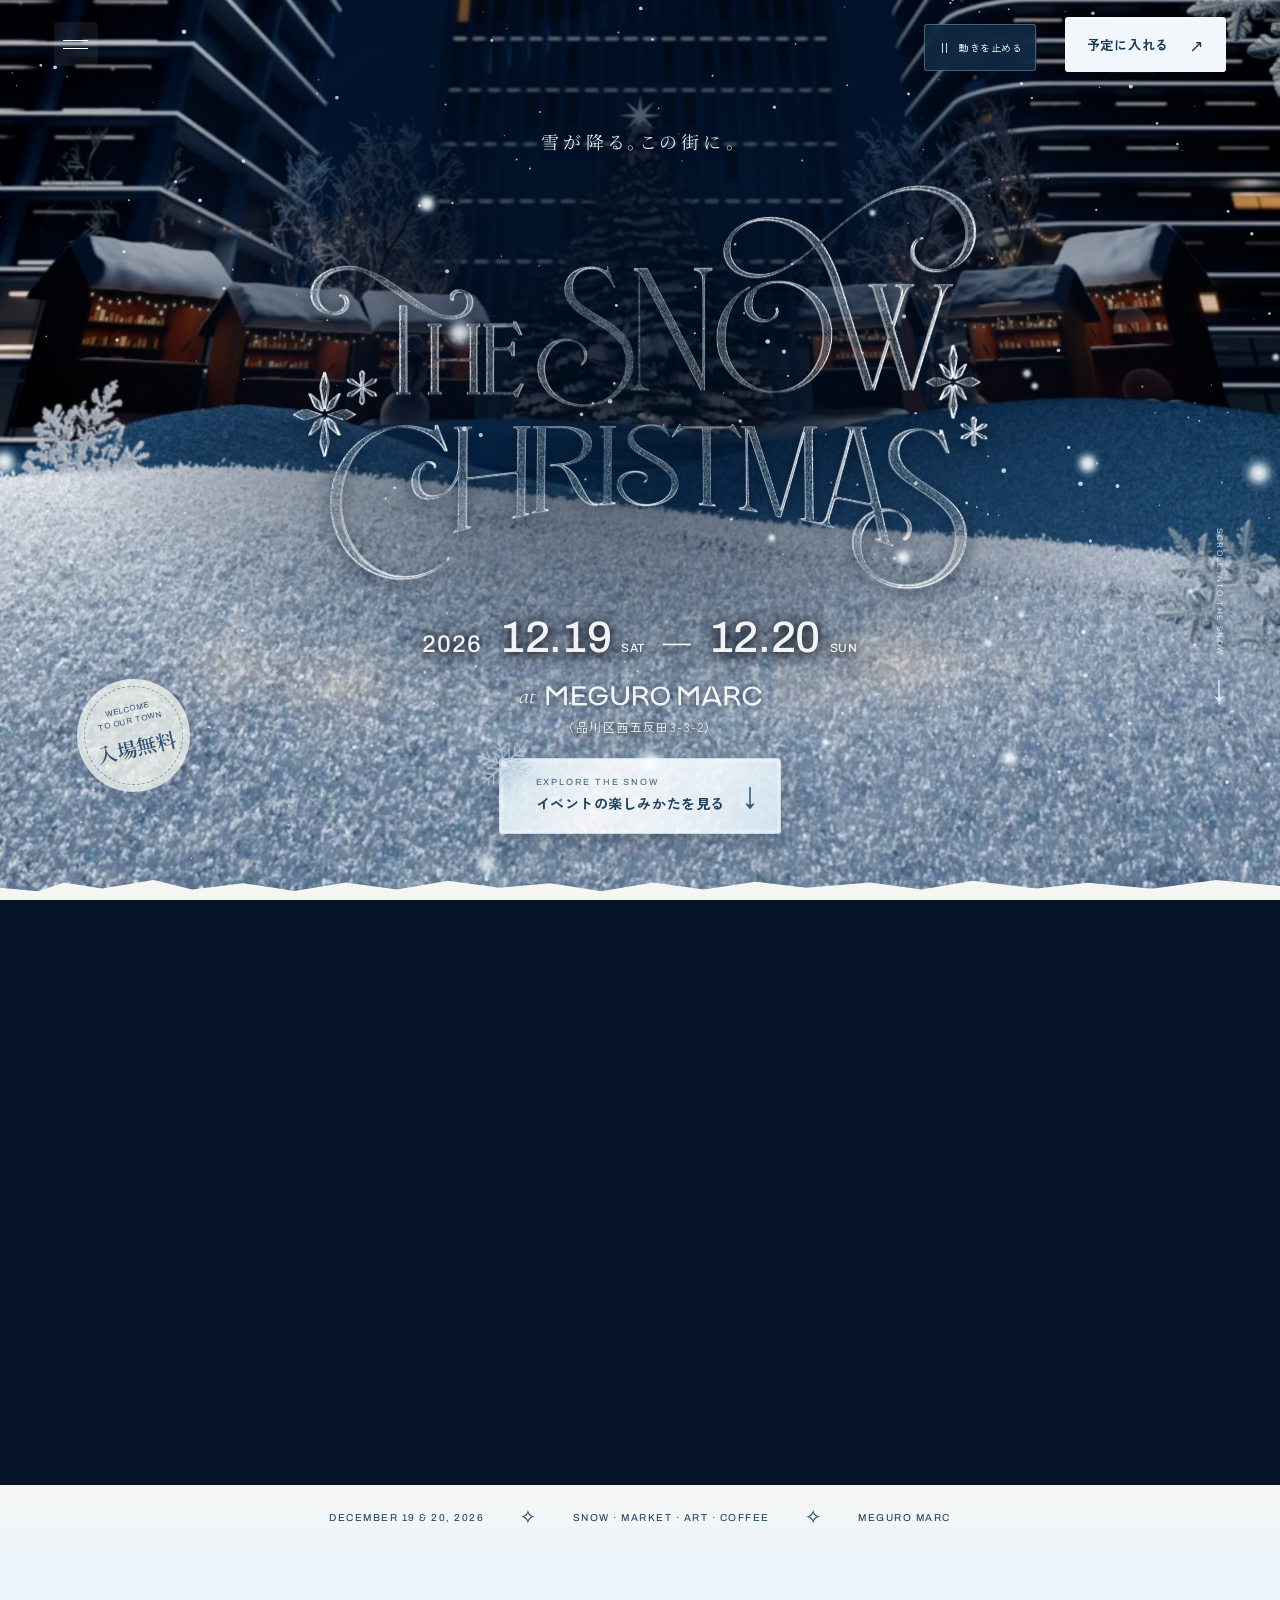
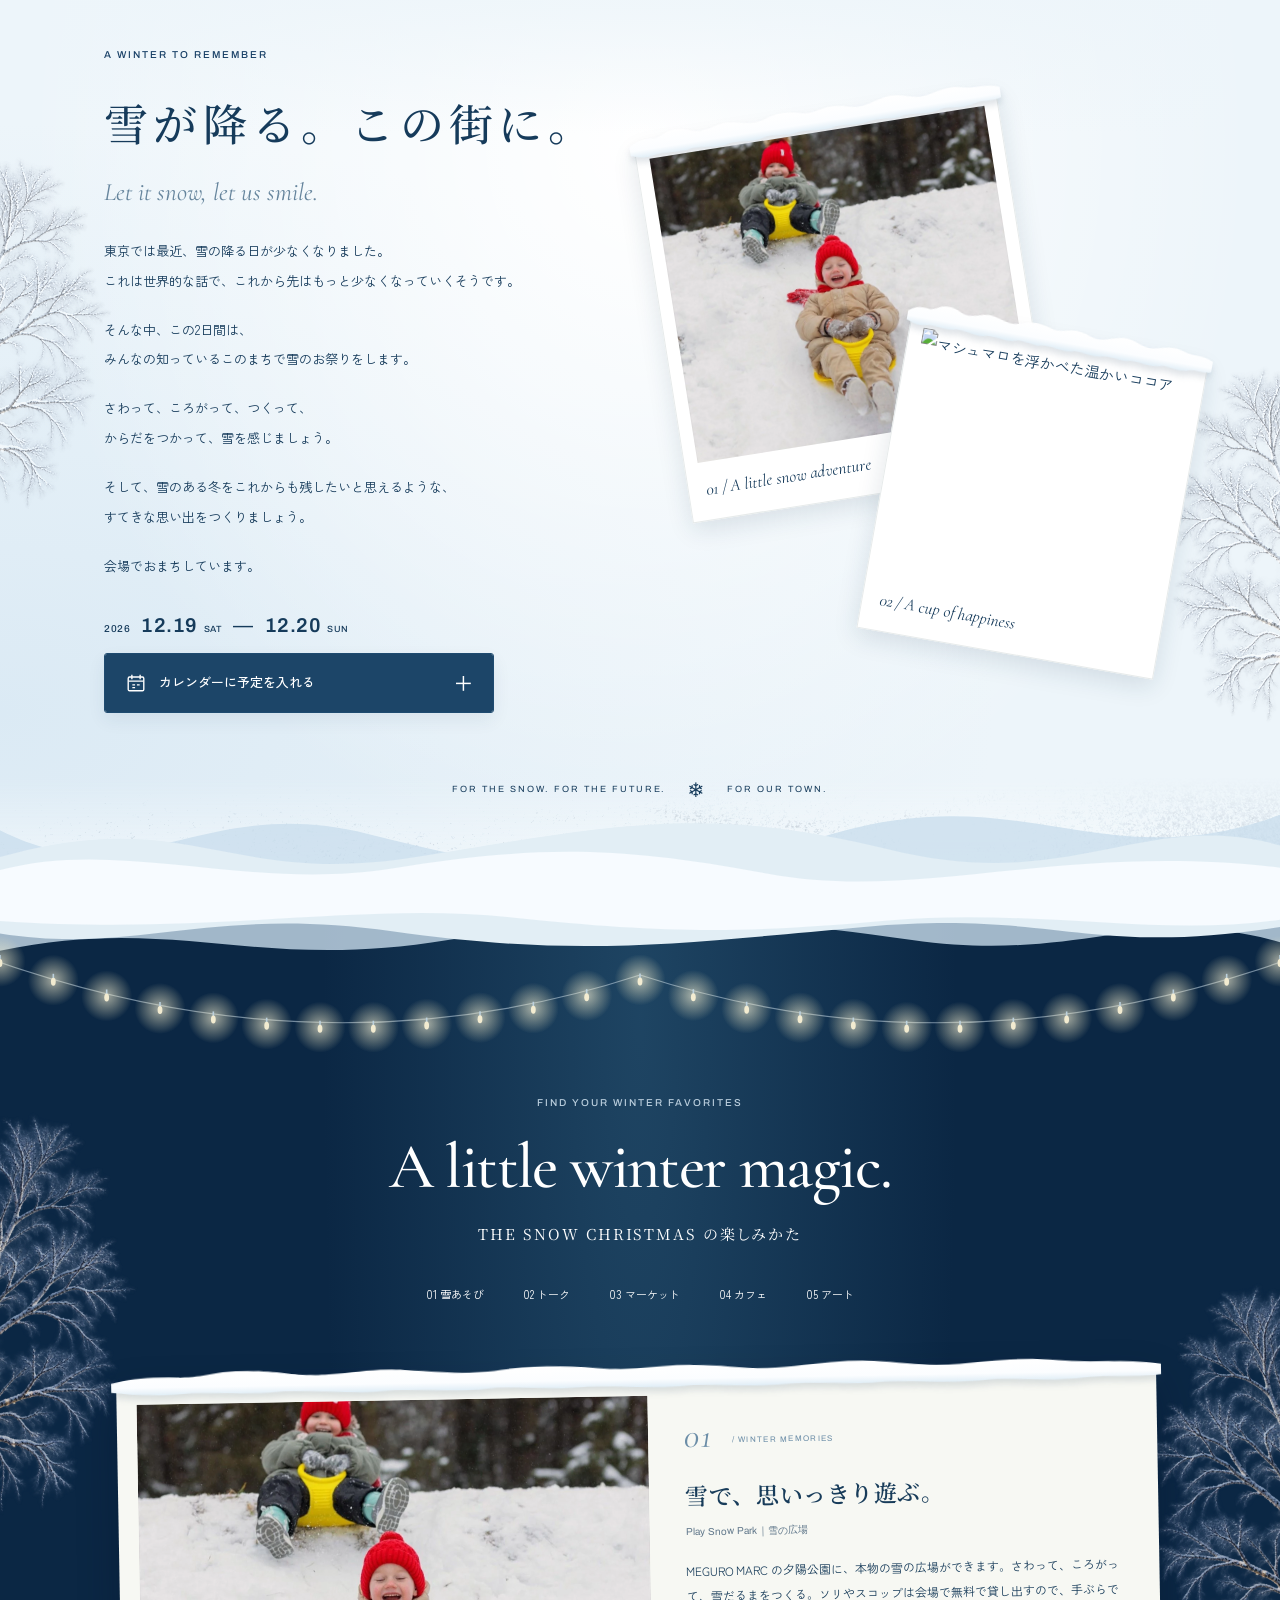
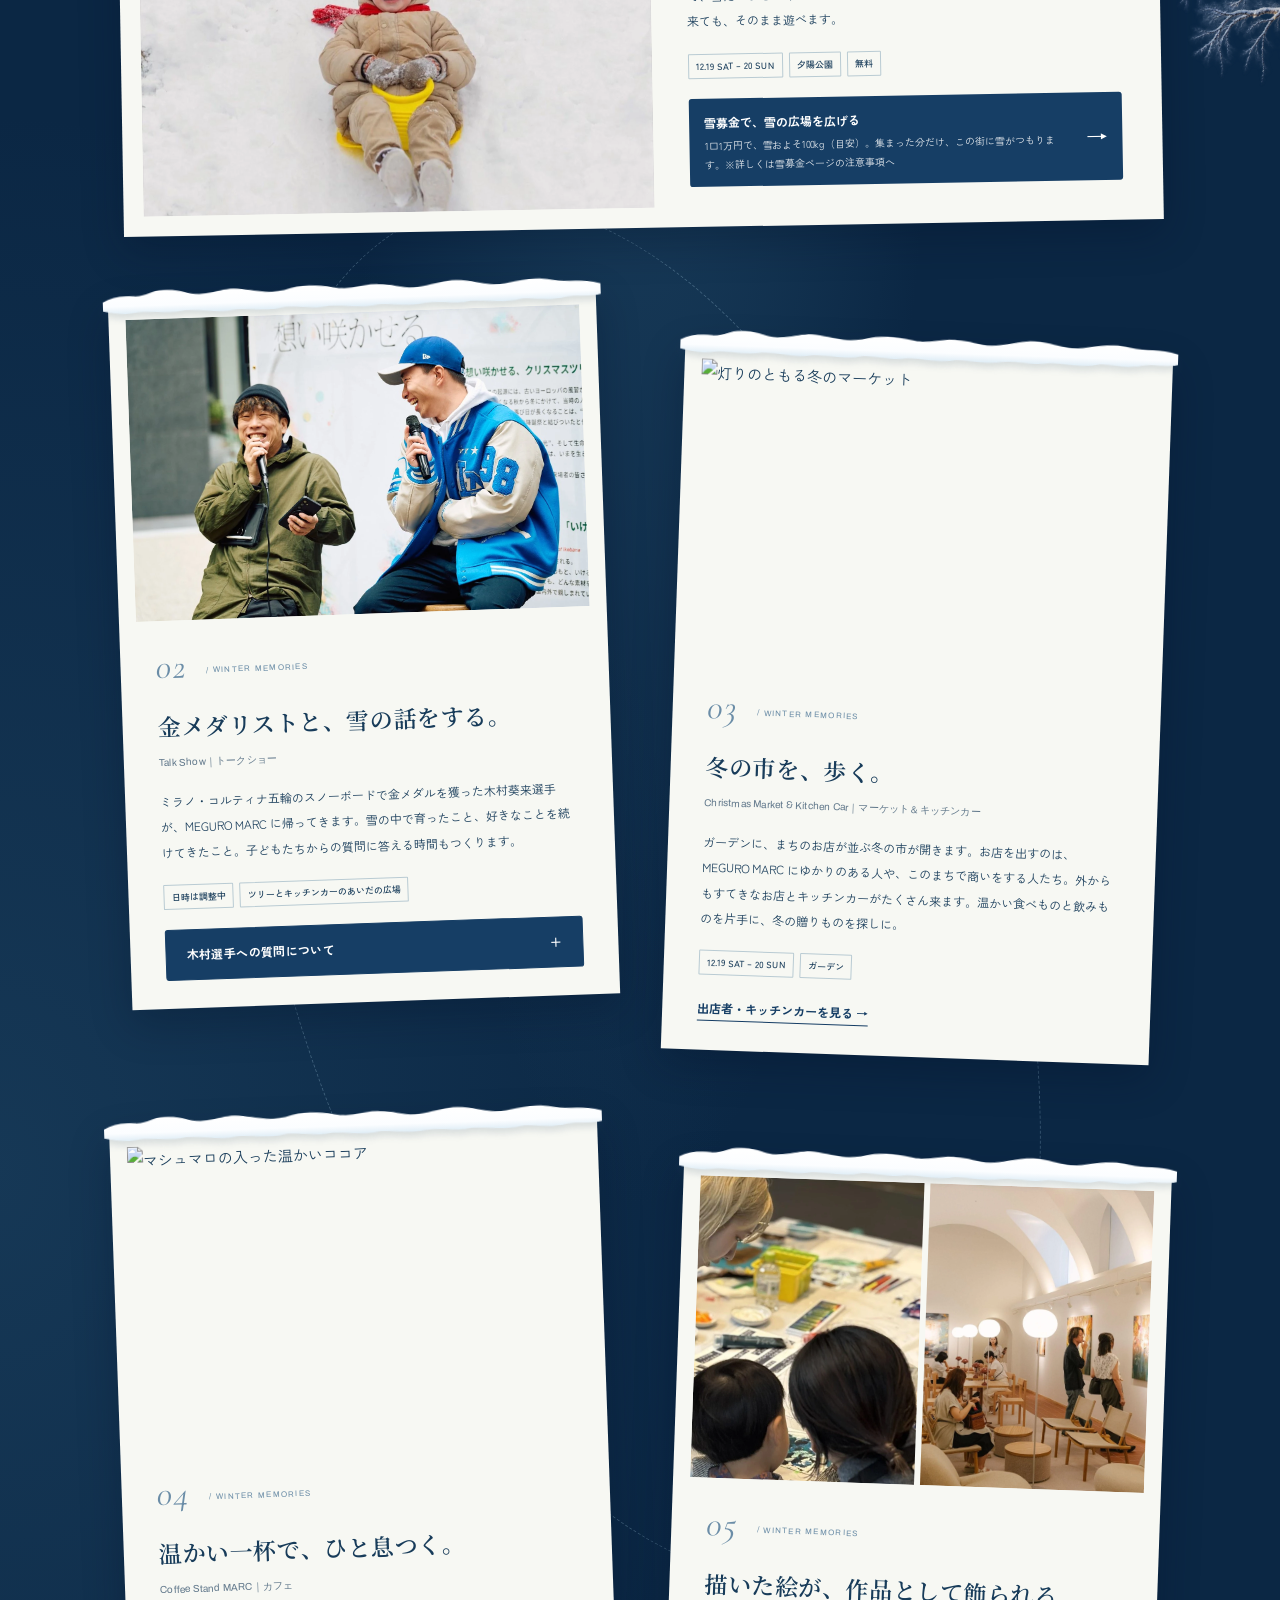
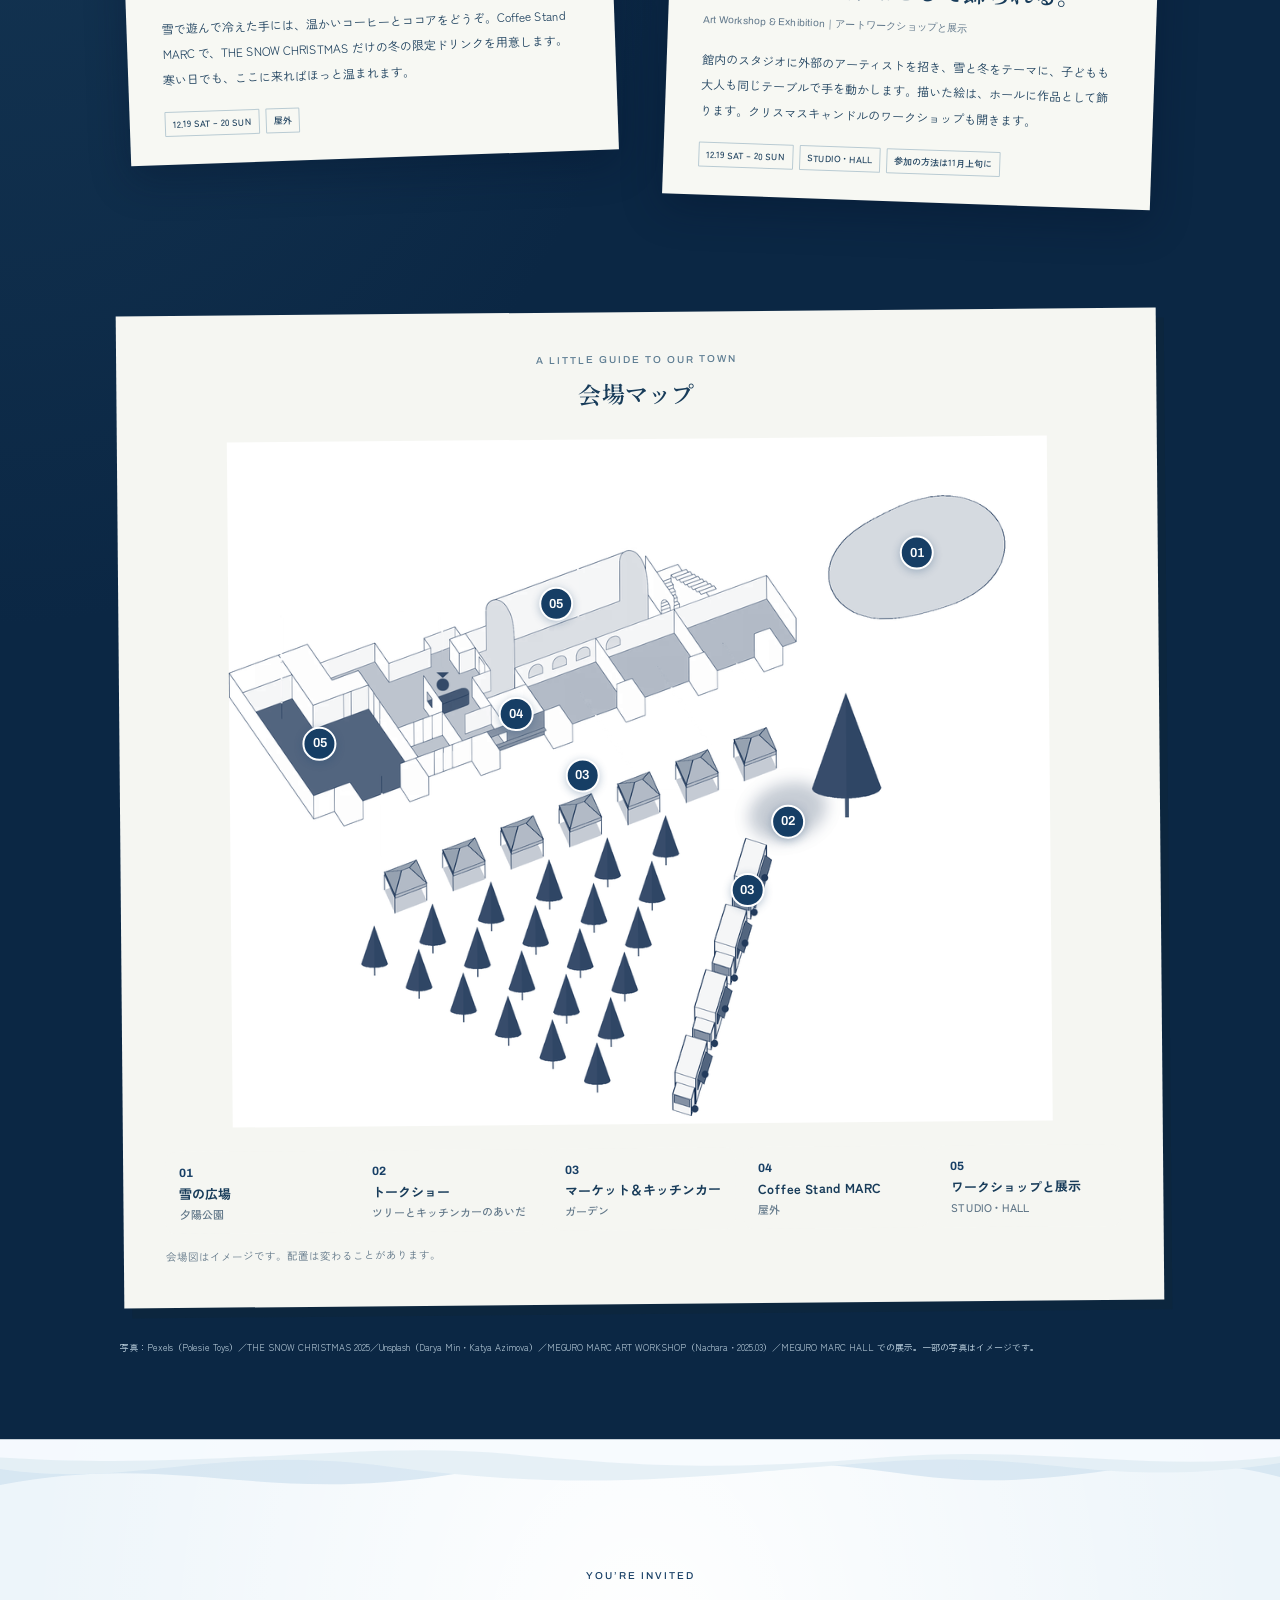
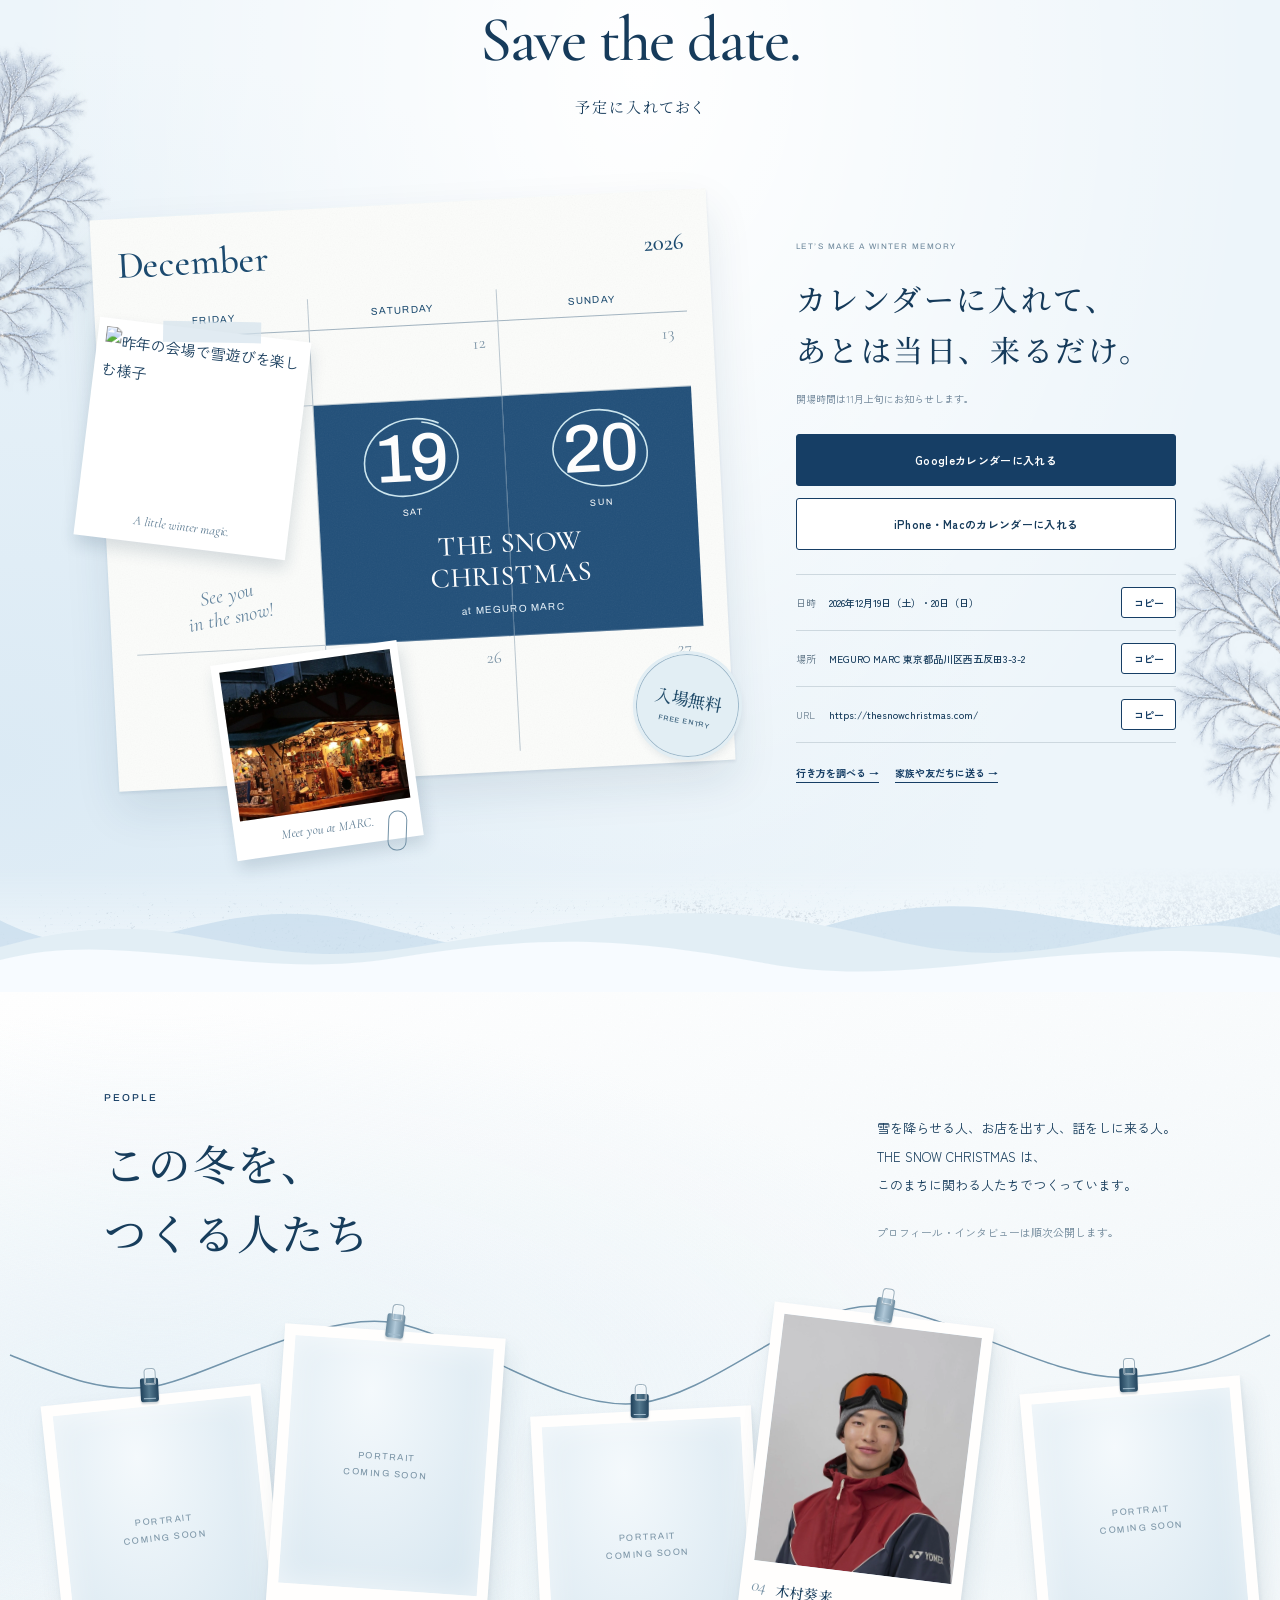
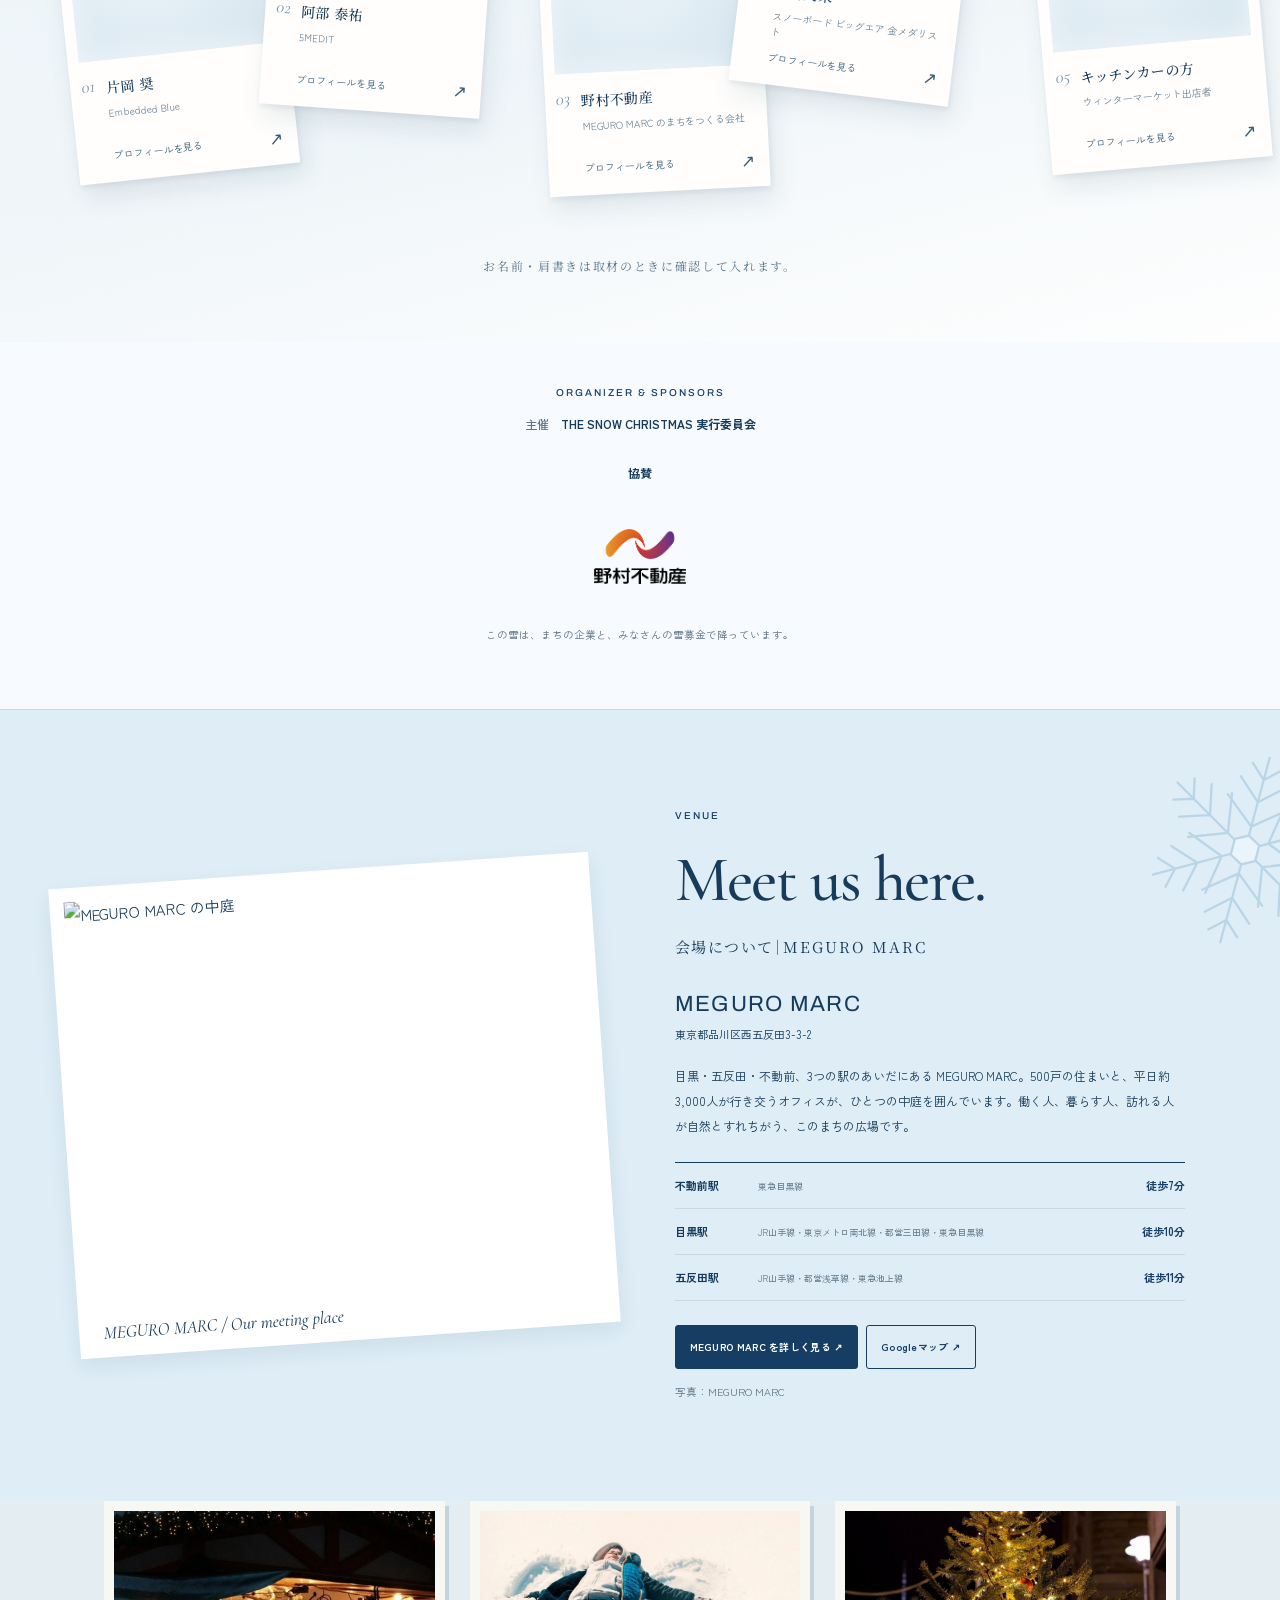
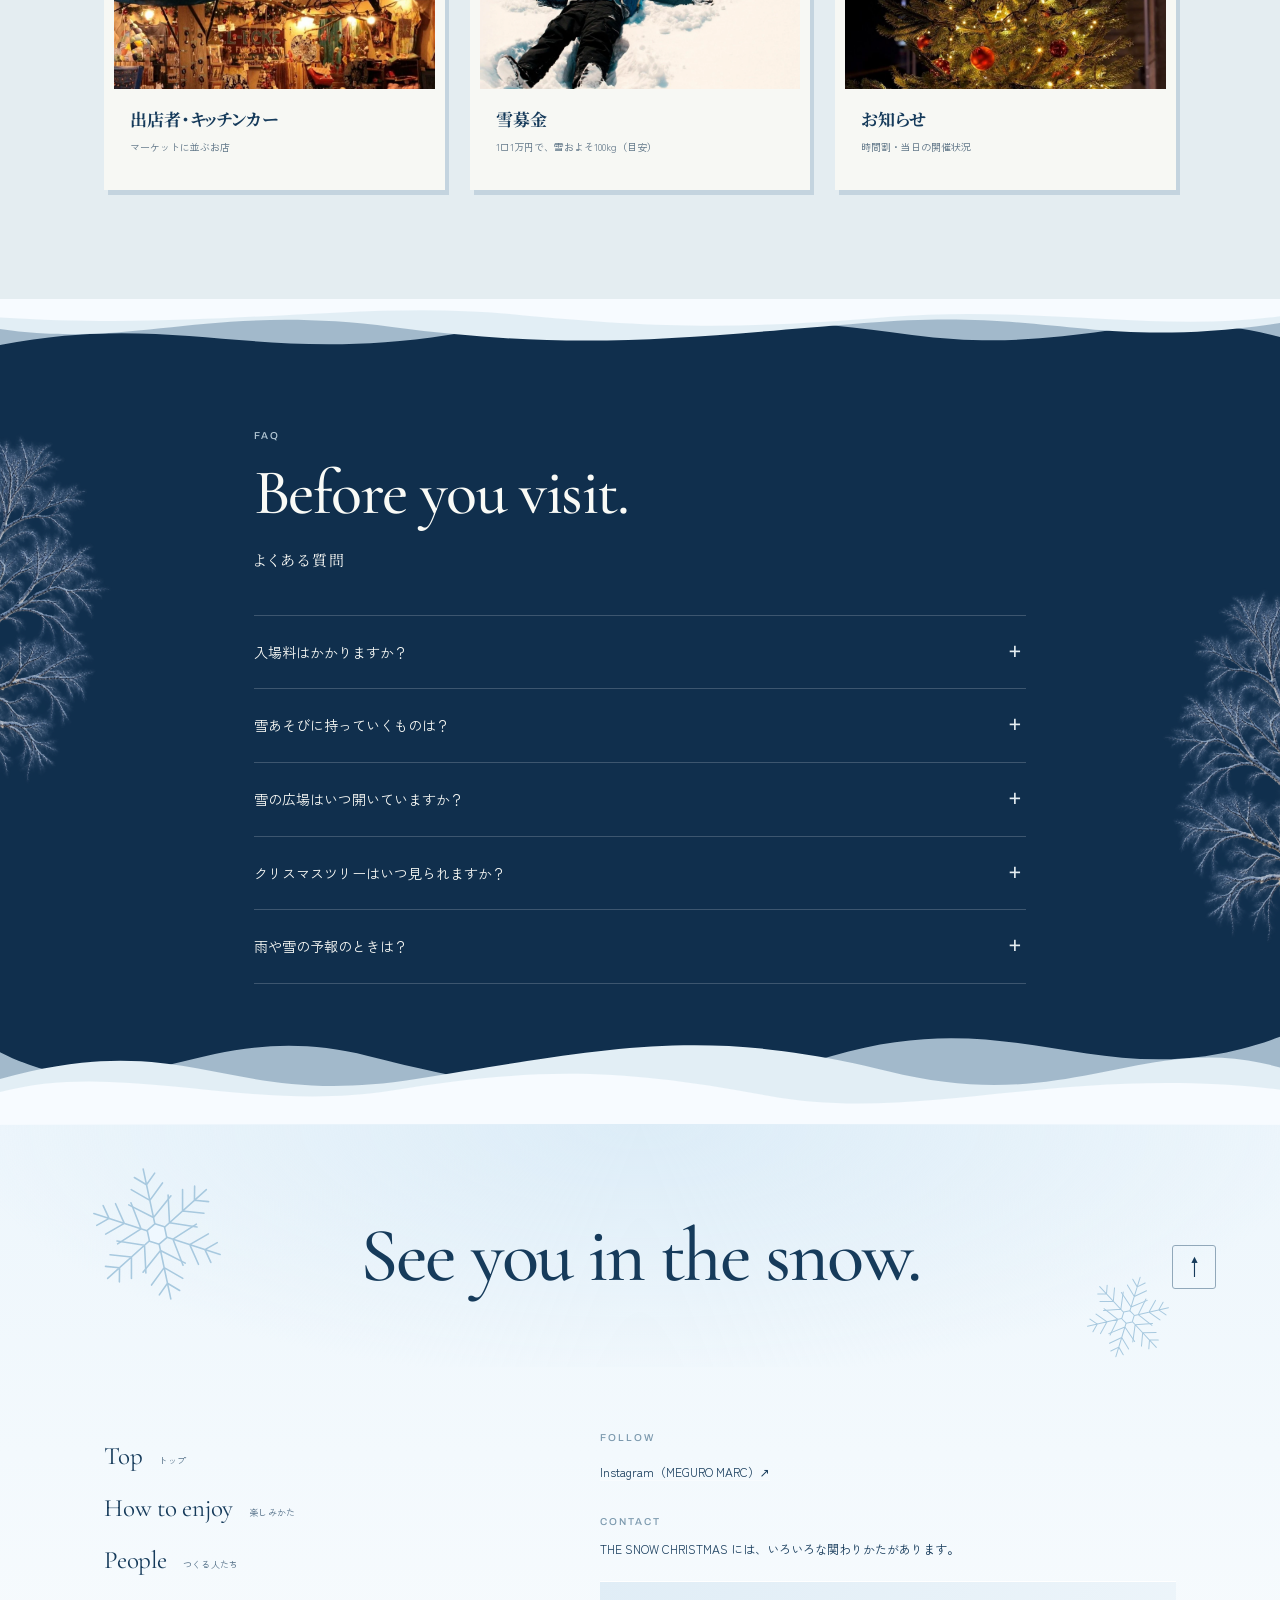
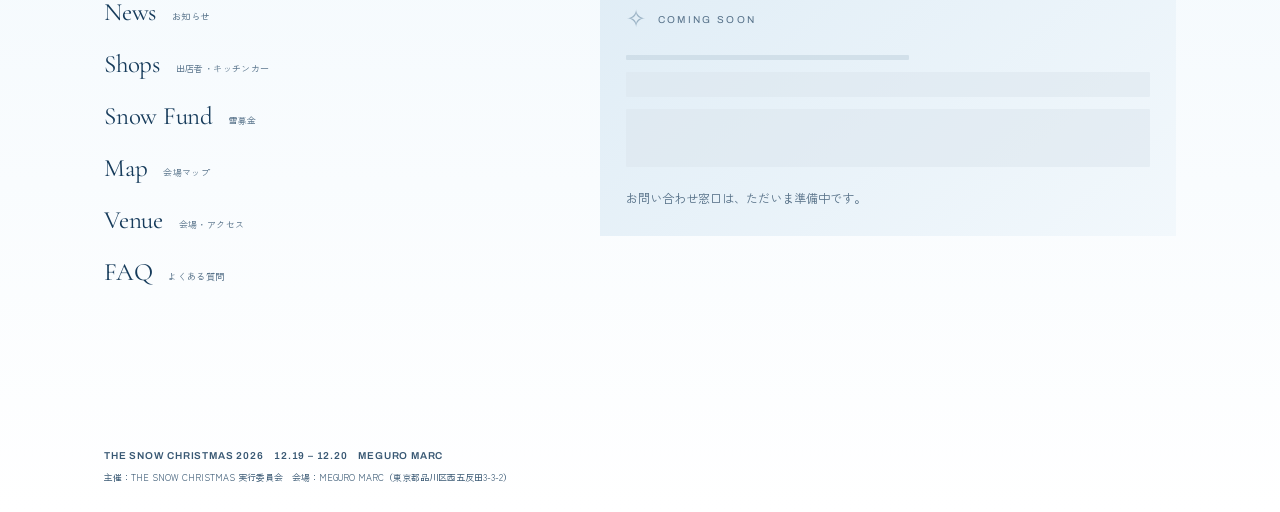
==== commit 5a75c168: "雪募金：注意書きを追加（協賛金・100kgは目安・税込/税抜・量の上限）" ====
--- a/index.html
+++ b/index.html
@@ -913,7 +913,7 @@
               </p>
               <a class="fundlink" href="snowfund.html">
                 <b>雪募金で、雪の広場を広げる</b>
-                <span>1口1万円で、雪およそ100kg。集まった分だけ、この街に雪がつもります。</span>
+                <span>1口1万円で、雪およそ100kg（目安）。集まった分だけ、この街に雪がつもります。※詳しくは雪募金ページの注意事項へ</span>
                 <i aria-hidden="true">→</i>
               </a>
             </div>
@@ -1552,7 +1552,7 @@
               width="1600"
               height="1543"
               decoding="async"
-            /><b>雪募金</b><span>1口1万円で、雪およそ100kg</span></a
+            /><b>雪募金</b><span>1口1万円で、雪およそ100kg（目安）</span></a
           >
           <a href="news.html"
             ><img
